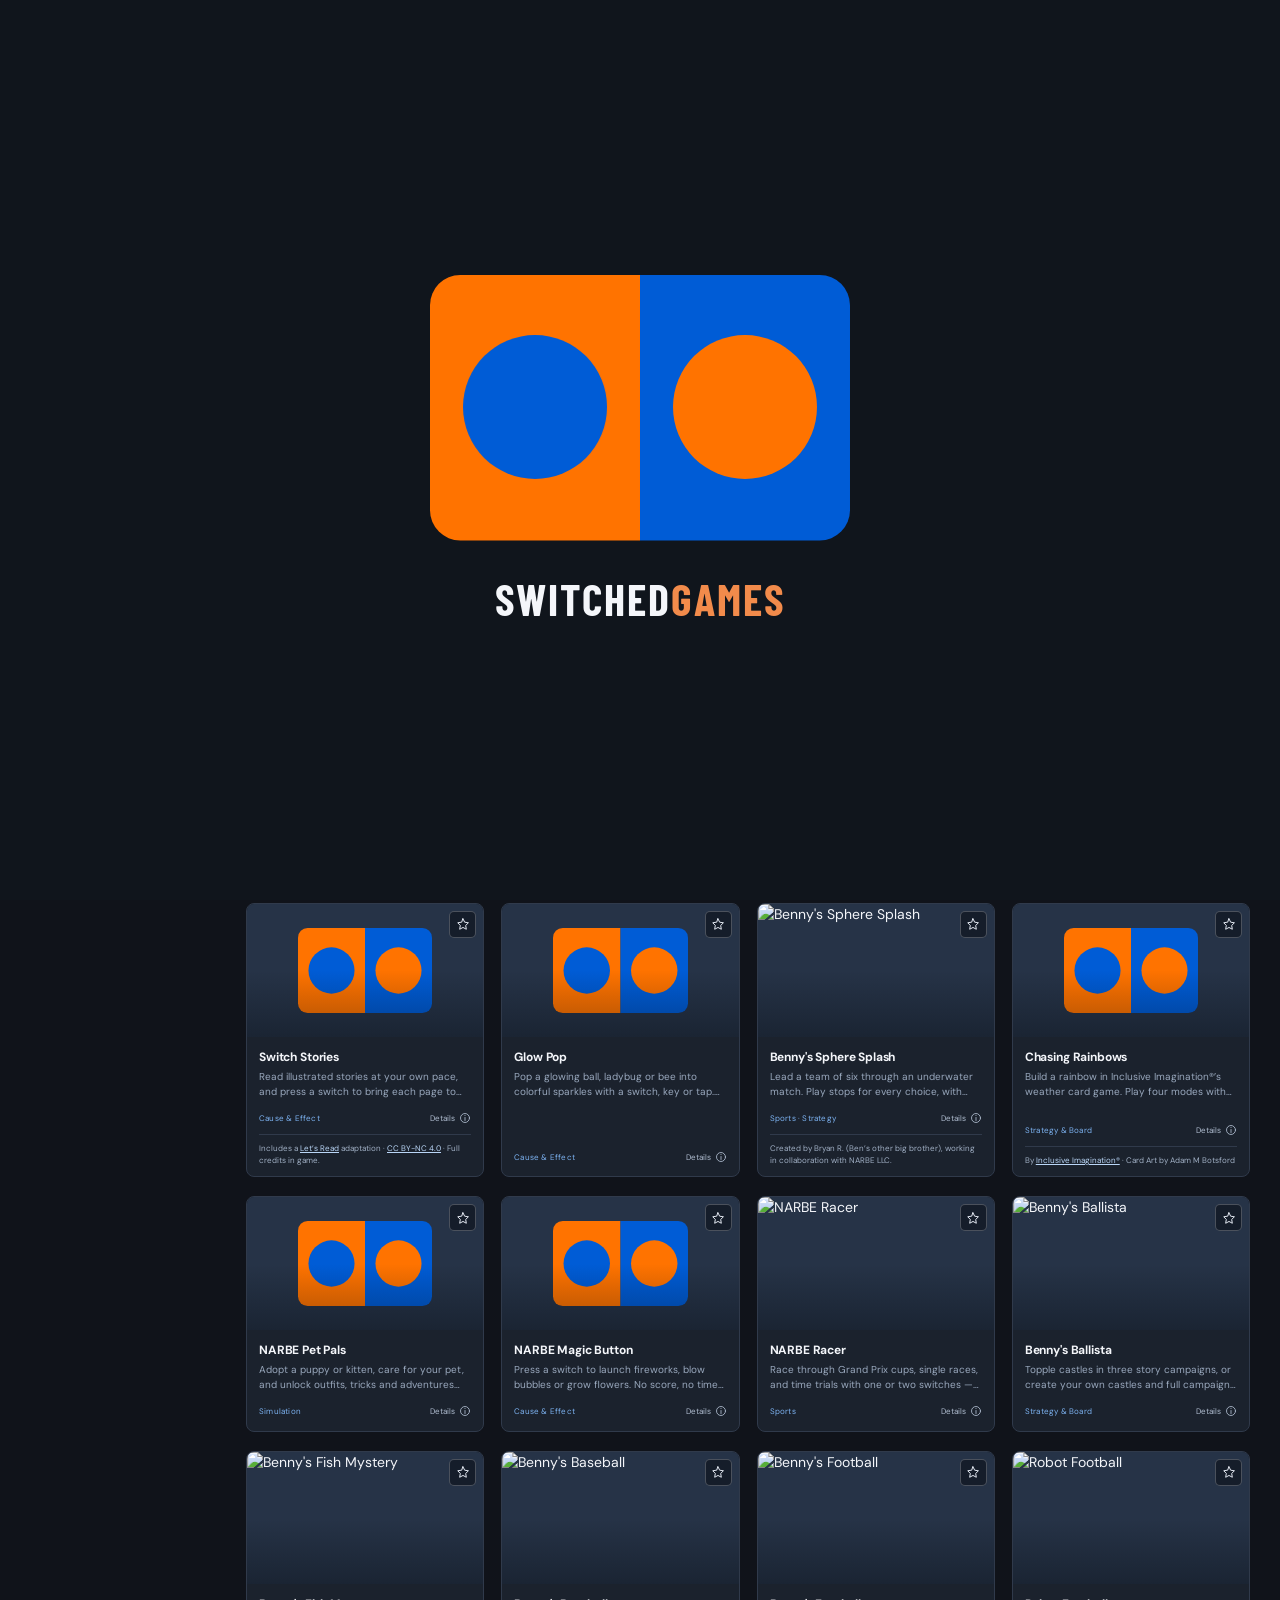
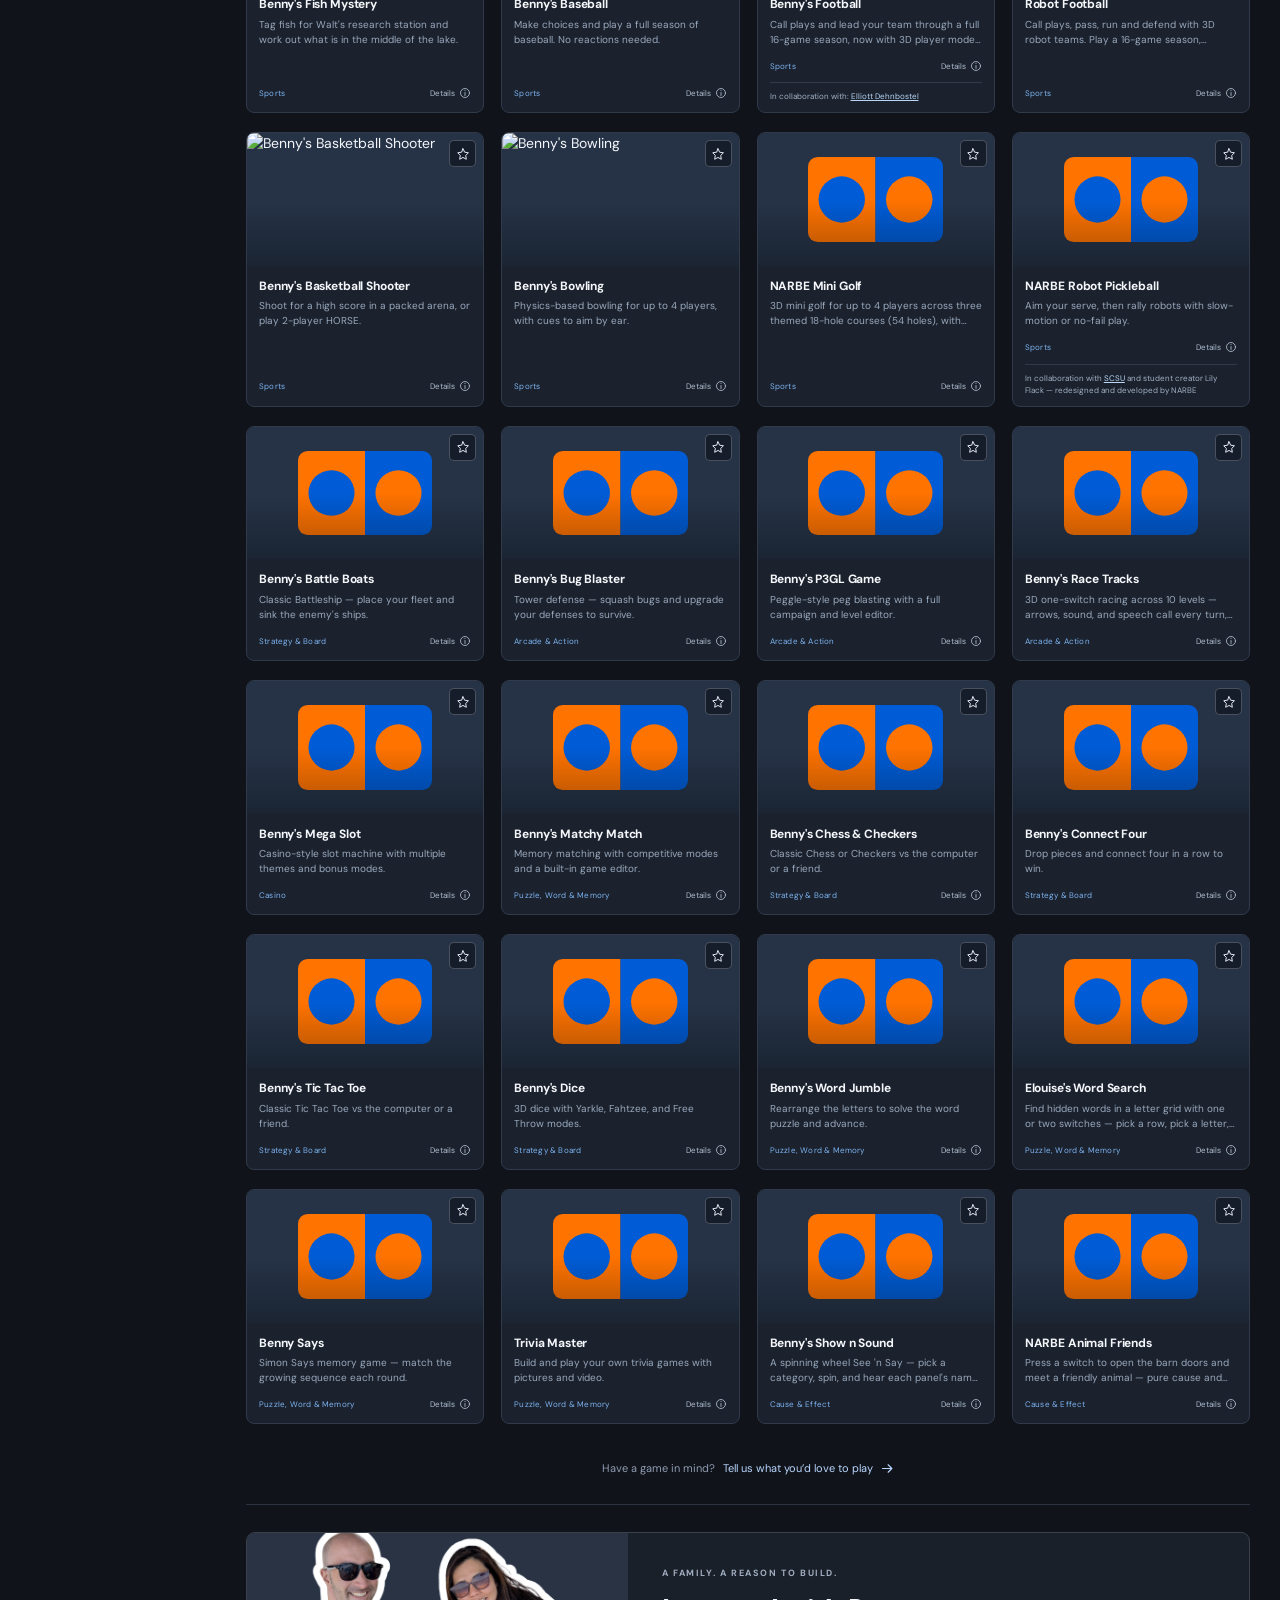
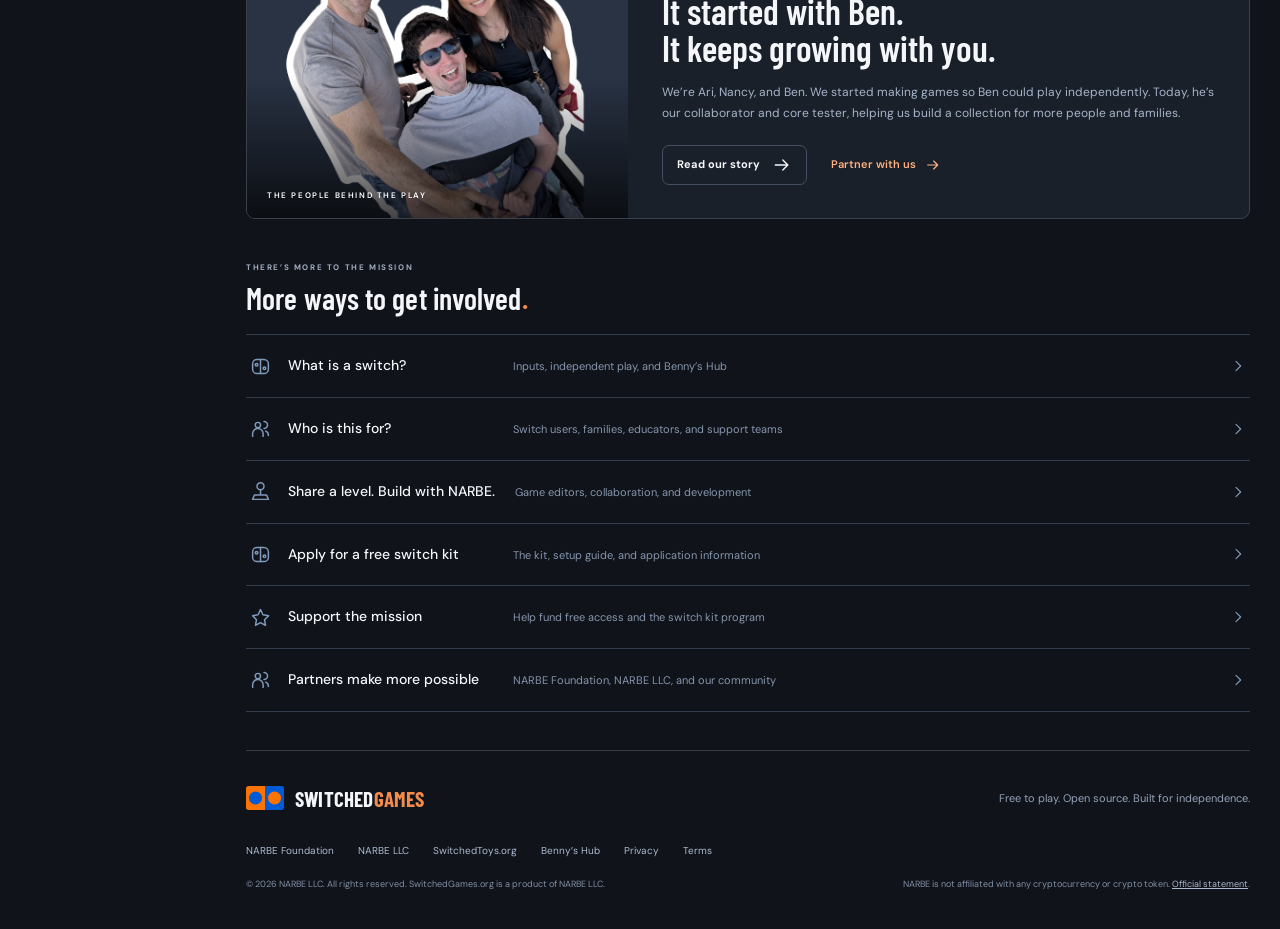
==== index.html @ b9a3c716 "Add NARBE Build n Ride The toy-train game's card (first, with the NEW GAME badge for 30 days) and it" ====
<!doctype html>
<html lang="en">
<head>
  <meta charset="utf-8">
  <meta name="viewport" content="width=device-width,initial-scale=1">
  <meta name="theme-color" content="#11141b">
  <title>SwitchedGames — Fun games. More ways to play.</title>
  <meta name="description" content="Explore free browser games built for one- and two-switch play. Meet the family behind SwitchedGames and discover independent play in Benny's Hub.">
  <link rel="canonical" href="https://switchedgames.org/">
  <meta property="og:title" content="SwitchedGames — Fun games. More ways to play.">
  <meta property="og:description" content="A growing collection of free games built for switch users. Developed with Ben. Shared with everyone.">
  <meta property="og:image" content="https://switchedgames.org/images/branding/switchedgames-logo.png">
  <link rel="icon" href="/images/branding/switchedgames-logo.svg" type="image/svg+xml">
  <link rel="preconnect" href="https://fonts.googleapis.com">
  <link rel="preconnect" href="https://fonts.gstatic.com" crossorigin>
  <link href="https://fonts.googleapis.com/css2?family=Barlow+Condensed:wght@500;600;700;800&family=DM+Sans:wght@400;500;600;700&display=swap" rel="stylesheet">
  <link rel="stylesheet" href="showcase.css">
  <script defer src="showcase.js"></script>
</head>
<body>
<a class="skip-link" href="#games">Skip to games</a>
<svg class="svg-library" xmlns="http://www.w3.org/2000/svg" aria-hidden="true">
  <symbol id="i-grid" viewBox="0 0 24 24"><rect x="3" y="3" width="7" height="7" rx="1.5"/><rect x="14" y="3" width="7" height="7" rx="1.5"/><rect x="3" y="14" width="7" height="7" rx="1.5"/><rect x="14" y="14" width="7" height="7" rx="1.5"/></symbol>
  <symbol id="i-search" viewBox="0 0 24 24"><circle cx="10.5" cy="10.5" r="6.5"/><path d="m16 16 5 5"/></symbol>
  <symbol id="i-arrow" viewBox="0 0 24 24"><path d="M4 12h15m-6-6 6 6-6 6"/></symbol>
  <symbol id="i-external" viewBox="0 0 24 24"><path d="M14 4h6v6m0-6L9 15"/><path d="M10 4H4v16h16v-6"/></symbol>
  <symbol id="i-play" viewBox="0 0 24 24"><path d="m9 5 11 7-11 7Z"/></symbol>
  <symbol id="i-pause" viewBox="0 0 24 24"><path d="M8 5v14m8-14v14"/></symbol>
  <symbol id="i-star" viewBox="0 0 24 24"><path d="m12 3 2.8 5.9 6.5 1-4.7 4.6 1.1 6.5-5.7-3.1-5.7 3.1 1.1-6.5L3 9.9l6.2-1Z"/></symbol>
  <symbol id="i-clock" viewBox="0 0 24 24"><circle cx="12" cy="12" r="9"/><path d="M12 7v5l3 2"/></symbol>
  <symbol id="i-sport" viewBox="0 0 24 24"><circle cx="12" cy="12" r="9"/><path d="M3 12h18M12 3v18M6 5c9 3 9 11 0 14M18 5c-9 3-9 11 0 14"/></symbol>
  <symbol id="i-strategy" viewBox="0 0 24 24"><path d="m5 4 2 4 5-5 5 5 2-4 2 11H3Zm0 15h14"/></symbol>
  <symbol id="i-arcade" viewBox="0 0 24 24"><path d="M12 10v6M5 16h14l2 5H3Z"/><circle cx="12" cy="6" r="4"/></symbol>
  <symbol id="i-puzzle" viewBox="0 0 24 24"><path d="M14 3v4a3 3 0 1 0 0 6v4h-4a3 3 0 1 1-6 0H1V3h5a3 3 0 1 1 6 0Zm5 10v8H9"/></symbol>
  <symbol id="i-switch" viewBox="0 0 24 24"><rect x="3" y="4" width="18" height="16" rx="5"/><path d="M12 4v16"/><circle cx="7.5" cy="10" r="1.5"/><circle cx="16.5" cy="14" r="1.5"/></symbol>
  <symbol id="i-dice" viewBox="0 0 24 24"><rect x="3" y="3" width="18" height="18" rx="4"/><path d="M7 7h.1M17 7h.1M12 12h.1M7 17h.1M17 17h.1" stroke-width="3"/></symbol>
  <symbol id="i-users" viewBox="0 0 24 24"><circle cx="9" cy="8" r="3"/><path d="M3 21v-3a6 6 0 0 1 12 0v3m1-17a4 4 0 0 1 0 8m2 3a5 5 0 0 1 3 5"/></symbol>
  <symbol id="i-info" viewBox="0 0 24 24"><circle cx="12" cy="12" r="9"/><path d="M12 11v6m0-10v.2"/></symbol>
  <symbol id="i-close" viewBox="0 0 24 24"><path d="m6 6 12 12M6 18 18 6"/></symbol>
  <symbol id="i-volume" viewBox="0 0 24 24"><path d="m11 4-6 5H2v6h3l6 5Zm4 4a6 6 0 0 1 0 8m3-11a10 10 0 0 1 0 14"/></symbol>
  <symbol id="i-replay" viewBox="0 0 24 24"><path d="M3 10a9 9 0 1 1 1 7M3 3v7h7"/></symbol>
  <symbol id="i-menu" viewBox="0 0 24 24"><path d="M4 6h16M4 12h16M4 18h16"/></symbol>
  <symbol id="i-check" viewBox="0 0 24 24"><path d="m5 12 4 4L19 6"/></symbol>
  <symbol id="i-chevron" viewBox="0 0 24 24"><path d="m9 5 7 7-7 7"/></symbol>
</svg>

<div id="brand-intro" class="brand-intro" aria-hidden="true" hidden>
  <div class="intro-flight">
    <div class="intro-mark">
      <svg class="intro-half intro-left" viewBox="0 0 500 632"><path d="M72 0H500V632H72A72 72 0 0 1 0 560V72A72 72 0 0 1 72 0Z" fill="#ff7300"/></svg>
      <svg class="intro-half intro-right" viewBox="500 0 500 632"><path d="M500 0H928A72 72 0 0 1 1000 72V560A72 72 0 0 1 928 632H500Z" fill="#005cd6"/></svg>
      <span class="intro-button intro-button-orange"></span>
      <span class="intro-button intro-button-blue"></span>
    </div>
  </div>
  <span class="intro-wordmark">SWITCHED<span>GAMES</span></span>
</div>

<header class="site-header">
  <a class="brand" href="index.html" aria-label="SwitchedGames home">
    <img src="images/branding/switchedgames-logo.svg" alt="" width="43" height="35">
    <span>SWITCHED<span>GAMES</span></span>
  </a>
  <label class="search-box"><svg class="icon"><use href="#i-search"/></svg><span class="sr-only">Search games</span><input id="game-search" type="search" placeholder="Find your next game…" autocomplete="off"><kbd>/</kbd></label>
  <nav class="top-links" aria-label="Main navigation"><a href="aboutus.html">Our story</a><a href="https://docs.google.com/forms/d/e/1FAIpQLSf2bGKJdF-wUodX1JYJK03Mz3jqXV3y00dCzvaSa7DmvIVVDg/viewform" target="_blank" rel="noopener">Partner with us</a></nav>
  <a class="button hub-button" href="https://narbehouse.github.io/bennyshub" target="_blank" rel="noopener">Play in Benny’s Hub <svg class="icon"><use href="#i-external"/></svg></a>
  <button class="icon-button menu-button" id="menu-button" aria-label="Open navigation" aria-expanded="false" aria-controls="sidebar"><svg class="icon"><use href="#i-menu"/></svg></button>
</header>

<div class="site-layout">
<aside class="sidebar" id="sidebar">
  <div class="sidebar-top">
    <p class="nav-label">YOUR NEXT ADVENTURE</p>
    <nav class="browse-nav" aria-label="Browse games">
      <button class="side-link active" data-collection="all" aria-pressed="true"><svg class="icon"><use href="#i-grid"/></svg>All games <span class="side-count">32</span></button>
      <button class="side-link" data-collection="favorites" aria-pressed="false"><svg class="icon"><use href="#i-star"/></svg>Favorites <span id="favorite-count" class="side-count">0</span></button>
      <button class="side-link" data-collection="recent" aria-pressed="false"><svg class="icon"><use href="#i-clock"/></svg>Recently played</button>
    </nav>
    <div class="sidebar-rule"></div>
    <p class="nav-label">FIND YOUR KIND OF GAME</p>
    <nav class="category-nav" aria-label="Game categories"><button class="side-link" data-category-select="sports" aria-pressed="false"><svg class="icon" aria-hidden="true"><use href="#i-sport"/></svg>Sports<span class="side-count">10</span></button><button class="side-link" data-category-select="strategy" aria-pressed="false"><svg class="icon" aria-hidden="true"><use href="#i-strategy"/></svg>Strategy &amp; Board<span class="side-count">9</span></button><button class="side-link" data-category-select="arcade" aria-pressed="false"><svg class="icon" aria-hidden="true"><use href="#i-arcade"/></svg>Arcade &amp; Action<span class="side-count">5</span></button><button class="side-link" data-category-select="puzzle" aria-pressed="false"><svg class="icon" aria-hidden="true"><use href="#i-puzzle"/></svg>Puzzle, Word &amp; Memory<span class="side-count">5</span></button><button class="side-link" data-category-select="cause-effect" aria-pressed="false"><svg class="icon" aria-hidden="true"><use href="#i-switch"/></svg>Cause &amp; Effect<span class="side-count">6</span></button><button class="side-link" data-category-select="simulation" aria-pressed="false"><svg class="icon" aria-hidden="true"><use href="#i-grid"/></svg>Simulation<span class="side-count">1</span></button><button class="side-link" data-category-select="casino" aria-pressed="false"><svg class="icon" aria-hidden="true"><use href="#i-dice"/></svg>Casino<span class="side-count">1</span></button></nav>
    <div class="sidebar-rule"></div>
    <nav class="resource-nav" aria-label="About SwitchedGames">
      <a href="#how-to-play"><svg class="icon"><use href="#i-switch"/></svg>What is a switch?</a>
      <a href="aboutus.html"><svg class="icon"><use href="#i-users"/></svg>The story behind it</a>
      <a href="#switchkit"><svg class="icon"><use href="#i-grid"/></svg>Get a switch kit</a>
      <a href="#submit-games"><svg class="icon"><use href="#i-arcade"/></svg>Create with us</a>
    </nav>
  </div>
  <div class="sidebar-bottom">
    <p>Built with Ben.<br><strong>Shared with everyone.</strong></p>
    <a href="https://narbefoundation.org" target="_blank" rel="noopener">Supported by NARBE Foundation <svg class="icon"><use href="#i-external"/></svg></a>
    <button id="replay-intro" class="replay-button"><svg class="icon"><use href="#i-replay"/></svg>Replay the intro <svg class="icon small"><use href="#i-volume"/></svg></button>
  </div>
</aside>
<main id="main">
  <section class="hero-carousel" aria-label="Discover SwitchedGames" aria-roledescription="carousel">
    <video id="hero-video" muted loop playsinline preload="metadata" poster="https://narbehouse.github.io/bennyshub/images/games/narberacer.png"><source src="videos/BENNYS-HUB-PROMO.mp4" type="video/mp4"></video>
    <div class="hero-shade"></div>
    <div class="hero-slide" id="slide-0" role="tabpanel" aria-labelledby="tab-0">
      <p class="eyebrow"><span class="status-dot"></span>FREE TO PLAY. BUILT FOR SWITCH USERS.</p>
      <h1>Fun games.<br><span>More ways to play.</span></h1>
      <p class="hero-copy">One or two switches. A whole world of games.<br>Explore a growing collection built for independent play.</p>
      <a class="hero-cta" href="#games">Find your next game <svg class="icon"><use href="#i-arrow"/></svg></a>
    </div>
    <div class="hero-slide" id="slide-1" role="tabpanel" aria-labelledby="tab-1" hidden>
      <p class="eyebrow"><span class="status-dot"></span>A SMALL BUTTON. A BIG DIFFERENCE.</p>
      <h2>What is<br><span>a switch?</span></h2>
      <p class="hero-copy">A single button can be someone’s way to control a computer. We build games around that possibility.</p>
      <a class="hero-cta" href="#how-to-play">See how it works <svg class="icon"><use href="#i-arrow"/></svg></a>
    </div>
    <div class="hero-slide" id="slide-2" role="tabpanel" aria-labelledby="tab-2" hidden>
      <p class="eyebrow"><span class="status-dot"></span>THE FAMILY BEHIND THE GAMES</p>
      <h2>Built for Ben.<br><span>Shared with everyone.</span></h2>
      <p class="hero-copy">Ben helps shape, test, and play what we build. What started with our family keeps growing for others.</p>
      <a class="hero-cta" href="aboutus.html">Meet Ben. Meet our mission. <svg class="icon"><use href="#i-arrow"/></svg></a>
    </div>
    <div class="hero-slide" id="slide-3" role="tabpanel" aria-labelledby="tab-3" hidden>
      <p class="eyebrow"><span class="status-dot"></span>THE COMPLETE SWITCH-NAVIGABLE EXPERIENCE</p>
      <h2>Your games.<br><span>Your independence.</span></h2>
      <p class="hero-copy">Play all these games inside Benny’s Hub. Use one or two switches to navigate the entire interface.</p>
      <a class="hero-cta" href="https://narbehouse.github.io/bennyshub" target="_blank" rel="noopener">Open Benny’s Hub <svg class="icon"><use href="#i-external"/></svg></a>
    </div>
    <div class="hero-video-label"><span></span>REAL GAMES. REAL GAMEPLAY.</div>
    <div class="hero-controls"><button class="icon-button" id="video-toggle" aria-label="Play background video" aria-pressed="false"><svg class="icon"><use href="#i-play"/></svg></button></div>
    <div class="hero-tabs" role="tablist" aria-label="Choose an introduction">
      <button id="tab-0" role="tab" aria-controls="slide-0" aria-selected="true" tabindex="0"><span>01</span>The games</button>
      <button id="tab-1" role="tab" aria-controls="slide-1" aria-selected="false" tabindex="-1"><span>02</span>Switch access</button>
      <button id="tab-2" role="tab" aria-controls="slide-2" aria-selected="false" tabindex="-1"><span>03</span>Our story</button>
      <button id="tab-3" role="tab" aria-controls="slide-3" aria-selected="false" tabindex="-1"><span>04</span>Benny’s Hub</button>
    </div>
  </section>

  <div class="hub-strip">
    <svg class="icon"><use href="#i-switch"/></svg>
    <p><strong>Ready to play independently?</strong> Browse and play the entire collection with your switches inside Benny’s Hub.</p>
    <a href="https://narbehouse.github.io/bennyshub" target="_blank" rel="noopener">Let’s play <svg class="icon"><use href="#i-arrow"/></svg></a>
  </div>

  <section class="game-library" id="games" aria-labelledby="library-title">
    <div class="library-heading"><div><p class="eyebrow">THE COLLECTION</p><h2 id="library-title">Find your next favorite<span>.</span></h2></div><p id="game-count" aria-live="polite">36 games to explore</p></div>
    <div class="filter-toolbar">
      <label class="select-wrap"><span class="sr-only">Game category</span><select id="category-filter"><option value="all">All categories</option><option value="sports">Sports</option><option value="strategy">Strategy &amp; Board</option><option value="arcade">Arcade &amp; Action</option><option value="puzzle">Puzzle, Word &amp; Memory</option><option value="cause-effect">Cause &amp; Effect</option><option value="simulation">Simulation</option><option value="casino">Casino</option></select><svg class="icon"><use href="#i-chevron"/></svg></label>
      <div class="filter-toggles">
        <label class="toggle"><input id="multiplayer-filter" type="checkbox"><span class="toggle-track"></span>Multiplayer</label>
        <label class="toggle"><input id="editor-filter" type="checkbox"><span class="toggle-track"></span>Game editors</label>
      </div>
      <label class="select-wrap sort-wrap"><span class="sort-label">Sort:</span><span class="sr-only">Sort games</span><select id="sort-filter"><option value="featured">Featured</option><option value="az">A–Z</option><option value="za">Z–A</option></select><svg class="icon"><use href="#i-chevron"/></svg></label>
    </div>
    <div id="filter-summary" class="filter-summary" hidden><span id="filter-text"></span><button id="clear-filters">Clear filters <svg class="icon small"><use href="#i-close"/></svg></button></div>
    <div class="games-grid" id="game-grid"><article class="game-card" data-game-id="NARBEBUILDNRIDE"><a class="game-art" href="https://narbehouse.github.io/bennyshub/apps/games/NARBEBUILDNRIDE/index.html" target="_blank" rel="noopener" data-play="NARBEBUILDNRIDE" aria-label="Play NARBE Build n Ride"><img src="https://narbehouse.github.io/bennyshub/images/games/narbebuildnride.png?v=f7cfebf580ea" alt="NARBE Build n Ride" width="480" height="270" loading="lazy"><span class="art-play"><svg class="icon" aria-hidden="true"><use href="#i-play"/></svg></span></a><button class="favorite-button" data-favorite="NARBEBUILDNRIDE" aria-pressed="false" aria-label="Save NARBE Build n Ride to favorites"><svg class="icon" aria-hidden="true"><use href="#i-star"/></svg></button><div class="game-card-body"><h3><a href="https://narbehouse.github.io/bennyshub/apps/games/NARBEBUILDNRIDE/index.html" data-play="NARBEBUILDNRIDE" target="_blank" rel="noopener">NARBE Build n Ride</a></h3><p class="game-description">Ride a toy steam train through farms, mountains and a city at night, or build your own track one piece at a time. No score or timer.</p><div class="game-card-footer"><span class="game-category">Simulation · Cause &amp; Effect</span><button class="detail-button" data-details="NARBEBUILDNRIDE" aria-label="About NARBE Build n Ride">Details <svg class="icon" aria-hidden="true"><use href="#i-info"/></svg></button></div></div></article>
<article class="game-card" data-game-id="NARBEBUILDNBASH"><a class="game-art" href="https://narbehouse.github.io/bennyshub/apps/games/NARBEBUILDNBASH/index.html" target="_blank" rel="noopener" data-play="NARBEBUILDNBASH" aria-label="Play NARBE Build n Bash"><img src="https://narbehouse.github.io/bennyshub/images/games/narbebuildnbash.png?v=344ee74e0df0" alt="NARBE Build n Bash" width="480" height="270" loading="lazy"><span class="art-play"><svg class="icon" aria-hidden="true"><use href="#i-play"/></svg></span></a><button class="favorite-button" data-favorite="NARBEBUILDNBASH" aria-pressed="false" aria-label="Save NARBE Build n Bash to favorites"><svg class="icon" aria-hidden="true"><use href="#i-star"/></svg></button><div class="game-card-body"><h3><a href="https://narbehouse.github.io/bennyshub/apps/games/NARBEBUILDNBASH/index.html" data-play="NARBEBUILDNBASH" target="_blank" rel="noopener">NARBE Build n Bash</a></h3><p class="game-description">Build it up block by block, then knock it down with a wrecking ball, a T. rex or a big sneeze. Twelve builds in twelve worlds, with no score or timer.</p><div class="game-card-footer"><span class="game-category">Cause &amp; Effect</span><button class="detail-button" data-details="NARBEBUILDNBASH" aria-label="About NARBE Build n Bash">Details <svg class="icon" aria-hidden="true"><use href="#i-info"/></svg></button></div></div></article>
<article class="game-card" data-game-id="NARBELOOPS"><a class="game-art" href="https://narbehouse.github.io/bennyshub/apps/games/NARBELOOPS/index.html" target="_blank" rel="noopener" data-play="NARBELOOPS" aria-label="Play NARBE Loops"><img src="https://narbehouse.github.io/bennyshub/images/games/narbeloops-gameplay.webp" alt="NARBE Loops" width="480" height="270" loading="lazy"><span class="art-play"><svg class="icon" aria-hidden="true"><use href="#i-play"/></svg></span></a><button class="favorite-button" data-favorite="NARBELOOPS" aria-pressed="false" aria-label="Save NARBE Loops to favorites"><svg class="icon" aria-hidden="true"><use href="#i-star"/></svg></button><div class="game-card-body"><h3><a href="https://narbehouse.github.io/bennyshub/apps/games/NARBELOOPS/index.html" data-play="NARBELOOPS" target="_blank" rel="noopener">NARBE Loops</a></h3><p class="game-description">Build a colorful beat one spot at a time. Add sound lines, change each line’s sound, and save loop templates to reopen. Play with switches, a mouse or touch.</p><div class="game-card-footer"><span class="game-category">Simulation · Cause &amp; Effect</span><button class="detail-button" data-details="NARBELOOPS" aria-label="About NARBE Loops">Details <svg class="icon" aria-hidden="true"><use href="#i-info"/></svg></button></div></div></article>
<article class="game-card" data-game-id="NARBESWITCHSONGS"><a class="game-art" href="https://narbehouse.github.io/bennyshub/apps/games/NARBESWITCHSONGS/index.html" target="_blank" rel="noopener" data-play="NARBESWITCHSONGS" aria-label="Play NARBE Switch Songs"><img src="https://narbehouse.github.io/bennyshub/images/games/narbeswitchsongs-gameplay.webp" alt="NARBE Switch Songs" width="480" height="270" loading="lazy"><span class="art-play"><svg class="icon" aria-hidden="true"><use href="#i-play"/></svg></span></a><button class="favorite-button" data-favorite="NARBESWITCHSONGS" aria-pressed="false" aria-label="Save NARBE Switch Songs to favorites"><svg class="icon" aria-hidden="true"><use href="#i-star"/></svg></button><div class="game-card-body"><h3><a href="https://narbehouse.github.io/bennyshub/apps/games/NARBESWITCHSONGS/index.html" data-play="NARBESWITCHSONGS" target="_blank" rel="noopener">NARBE Switch Songs</a></h3><p class="game-description">Play familiar songs one press at a time on a big piano with matching illustrations. Listen to a song or explore Free Play, with no score or timer.</p><div class="game-card-footer"><span class="game-category">Cause &amp; Effect</span><button class="detail-button" data-details="NARBESWITCHSONGS" aria-label="About NARBE Switch Songs">Details <svg class="icon" aria-hidden="true"><use href="#i-info"/></svg></button></div></div></article>
<article class="game-card" data-game-id="NARBESWITCHSTORIES"><a class="game-art" href="https://narbehouse.github.io/switch-stories/" target="_blank" rel="noopener" data-play="NARBESWITCHSTORIES" aria-label="Play Switch Stories"><img src="https://narbehouse.github.io/bennyshub/images/games/switchstories.png?v=0dcf06e09e0e" alt="Switch Stories" width="480" height="270" loading="lazy"><span class="art-play"><svg class="icon" aria-hidden="true"><use href="#i-play"/></svg></span></a><button class="favorite-button" data-favorite="NARBESWITCHSTORIES" aria-pressed="false" aria-label="Save Switch Stories to favorites"><svg class="icon" aria-hidden="true"><use href="#i-star"/></svg></button><div class="game-card-body"><h3><a href="https://narbehouse.github.io/switch-stories/" data-play="NARBESWITCHSTORIES" target="_blank" rel="noopener">Switch Stories</a></h3><p class="game-description">Read illustrated stories at your own pace, and press a switch to bring each page to life. Includes read-aloud, adjustable text and high-contrast views.</p><div class="game-card-footer"><span class="game-category">Cause &amp; Effect</span><button class="detail-button" data-details="NARBESWITCHSTORIES" aria-label="About Switch Stories">Details <svg class="icon" aria-hidden="true"><use href="#i-info"/></svg></button></div><p class="game-card-credit">Includes a <a href="https://www.letsreadasia.org/" target="_blank" rel="noopener">Let’s Read</a> adaptation · <a href="https://creativecommons.org/licenses/by-nc/4.0/" target="_blank" rel="noopener">CC BY-NC 4.0</a> · Full credits in game.</p></div></article>
<article class="game-card" data-game-id="NARBEGLOWPOP"><a class="game-art" href="https://narbehouse.github.io/bennyshub/apps/games/NARBEGLOWPOP/index.html" target="_blank" rel="noopener" data-play="NARBEGLOWPOP" aria-label="Play Glow Pop"><img src="https://narbehouse.github.io/bennyshub/images/games/glowpop.png?v=ab6c0e738f46" alt="Glow Pop" width="480" height="270" loading="lazy"><span class="art-play"><svg class="icon" aria-hidden="true"><use href="#i-play"/></svg></span></a><button class="favorite-button" data-favorite="NARBEGLOWPOP" aria-pressed="false" aria-label="Save Glow Pop to favorites"><svg class="icon" aria-hidden="true"><use href="#i-star"/></svg></button><div class="game-card-body"><h3><a href="https://narbehouse.github.io/bennyshub/apps/games/NARBEGLOWPOP/index.html" data-play="NARBEGLOWPOP" target="_blank" rel="noopener">Glow Pop</a></h3><p class="game-description">Pop a glowing ball, ladybug or bee into colorful sparkles with a switch, key or tap. Choose colors, sizes and sounds, with no score or timer.</p><div class="game-card-footer"><span class="game-category">Cause &amp; Effect</span><button class="detail-button" data-details="NARBEGLOWPOP" aria-label="About Glow Pop">Details <svg class="icon" aria-hidden="true"><use href="#i-info"/></svg></button></div></div></article>
<article class="game-card" data-game-id="BENNYSSPHERESPLASH"><a class="game-art" href="https://narbehouse.github.io/bennyshub/apps/games/BENNYSSPHERESPLASH/index.html" target="_blank" rel="noopener" data-play="BENNYSSPHERESPLASH" aria-label="Play Benny's Sphere Splash"><img src="https://narbehouse.github.io/bennyshub/images/games/bennyspheresplash-20261017.png" alt="Benny's Sphere Splash" width="480" height="270" loading="eager"><span class="art-play"><svg class="icon" aria-hidden="true"><use href="#i-play"/></svg></span></a><button class="favorite-button" data-favorite="BENNYSSPHERESPLASH" aria-pressed="false" aria-label="Save Benny's Sphere Splash to favorites"><svg class="icon" aria-hidden="true"><use href="#i-star"/></svg></button><div class="game-card-body"><h3><a href="https://narbehouse.github.io/bennyshub/apps/games/BENNYSSPHERESPLASH/index.html" data-play="BENNYSSPHERESPLASH" target="_blank" rel="noopener">Benny's Sphere Splash</a></h3><p class="game-description">Lead a team of six through an underwater match. Play stops for every choice, with special moves and a full broadcast crew.</p><div class="game-card-footer"><span class="game-category">Sports · Strategy</span><button class="detail-button" data-details="BENNYSSPHERESPLASH" aria-label="About Benny's Sphere Splash">Details <svg class="icon" aria-hidden="true"><use href="#i-info"/></svg></button></div><p class="game-card-credit">Created by Bryan R. (Ben’s other big brother), working in collaboration with NARBE LLC.</p></div></article>
<article class="game-card" data-game-id="CHASINGRAINBOWS"><a class="game-art" href="https://narbehouse.github.io/bennyshub/apps/games/CHASINGRAINBOWS/index.html" target="_blank" rel="noopener" data-play="CHASINGRAINBOWS" aria-label="Play Chasing Rainbows"><img src="https://narbehouse.github.io/bennyshub/images/games/chasingrainbows.png" alt="Chasing Rainbows" width="480" height="270" loading="lazy"><span class="art-play"><svg class="icon" aria-hidden="true"><use href="#i-play"/></svg></span></a><button class="favorite-button" data-favorite="CHASINGRAINBOWS" aria-pressed="false" aria-label="Save Chasing Rainbows to favorites"><svg class="icon" aria-hidden="true"><use href="#i-star"/></svg></button><div class="game-card-body"><h3><a href="https://narbehouse.github.io/bennyshub/apps/games/CHASINGRAINBOWS/index.html" data-play="CHASINGRAINBOWS" target="_blank" rel="noopener">Chasing Rainbows</a></h3><p class="game-description">Build a rainbow in Inclusive Imagination®’s weather card game. Play four modes with one or two switches, against the computer or sharing the switch with family.</p><div class="game-card-footer"><span class="game-category">Strategy &amp; Board</span><button class="detail-button" data-details="CHASINGRAINBOWS" aria-label="About Chasing Rainbows">Details <svg class="icon" aria-hidden="true"><use href="#i-info"/></svg></button></div><p class="game-card-credit">By <a href="https://inclusiveimagination.co/" target="_blank" rel="noopener">Inclusive Imagination®</a> · Card Art by Adam M Botsford</p></div></article>
<article class="game-card" data-game-id="NARBEPETPALS"><a class="game-art" href="https://narbehouse.github.io/bennyshub/apps/games/NARBEPETPALS/index.html" target="_blank" rel="noopener" data-play="NARBEPETPALS" aria-label="Play NARBE Pet Pals"><img src="https://narbehouse.github.io/bennyshub/images/games/narbepetpals.png" alt="NARBE Pet Pals" width="480" height="270" loading="lazy"><span class="art-play"><svg class="icon" aria-hidden="true"><use href="#i-play"/></svg></span></a><button class="favorite-button" data-favorite="NARBEPETPALS" aria-pressed="false" aria-label="Save NARBE Pet Pals to favorites"><svg class="icon" aria-hidden="true"><use href="#i-star"/></svg></button><div class="game-card-body"><h3><a href="https://narbehouse.github.io/bennyshub/apps/games/NARBEPETPALS/index.html" data-play="NARBEPETPALS" target="_blank" rel="noopener">NARBE Pet Pals</a></h3><p class="game-description">Adopt a puppy or kitten, care for your pet, and unlock outfits, tricks and adventures with two switches.</p><div class="game-card-footer"><span class="game-category">Simulation</span><button class="detail-button" data-details="NARBEPETPALS" aria-label="About NARBE Pet Pals">Details <svg class="icon" aria-hidden="true"><use href="#i-info"/></svg></button></div></div></article>
<article class="game-card" data-game-id="NARBEMAGICBUTTON"><a class="game-art" href="https://narbehouse.github.io/bennyshub/apps/games/NARBEMAGICBUTTON/index.html" target="_blank" rel="noopener" data-play="NARBEMAGICBUTTON" aria-label="Play NARBE Magic Button"><img src="https://narbehouse.github.io/bennyshub/images/games/narbemagicbutton.png?v=c6b1f7acfaf0" alt="NARBE Magic Button" width="480" height="270" loading="lazy"><span class="art-play"><svg class="icon" aria-hidden="true"><use href="#i-play"/></svg></span></a><button class="favorite-button" data-favorite="NARBEMAGICBUTTON" aria-pressed="false" aria-label="Save NARBE Magic Button to favorites"><svg class="icon" aria-hidden="true"><use href="#i-star"/></svg></button><div class="game-card-body"><h3><a href="https://narbehouse.github.io/bennyshub/apps/games/NARBEMAGICBUTTON/index.html" data-play="NARBEMAGICBUTTON" target="_blank" rel="noopener">NARBE Magic Button</a></h3><p class="game-description">Press a switch to launch fireworks, blow bubbles or grow flowers. No score, no timer, nothing to lose.</p><div class="game-card-footer"><span class="game-category">Cause &amp; Effect</span><button class="detail-button" data-details="NARBEMAGICBUTTON" aria-label="About NARBE Magic Button">Details <svg class="icon" aria-hidden="true"><use href="#i-info"/></svg></button></div></div></article>
<article class="game-card" data-game-id="NARBEKART"><a class="game-art" href="https://narbehouse.github.io/bennyshub/apps/games/NARBEKART/index.html" target="_blank" rel="noopener" data-play="NARBEKART" aria-label="Play NARBE Racer"><img src="https://narbehouse.github.io/bennyshub/images/games/narberacer.png" alt="NARBE Racer" width="480" height="270" loading="eager"><span class="art-play"><svg class="icon" aria-hidden="true"><use href="#i-play"/></svg></span></a><button class="favorite-button" data-favorite="NARBEKART" aria-pressed="false" aria-label="Save NARBE Racer to favorites"><svg class="icon" aria-hidden="true"><use href="#i-star"/></svg></button><div class="game-card-body"><h3><a href="https://narbehouse.github.io/bennyshub/apps/games/NARBEKART/index.html" data-play="NARBEKART" target="_blank" rel="noopener">NARBE Racer</a></h3><p class="game-description">Race through Grand Prix cups, single races, and time trials with one or two switches — or race a friend with one switch each.</p><div class="game-card-footer"><span class="game-category">Sports</span><button class="detail-button" data-details="NARBEKART" aria-label="About NARBE Racer">Details <svg class="icon" aria-hidden="true"><use href="#i-info"/></svg></button></div></div></article>
<article class="game-card" data-game-id="BENNYSBALLISTA"><a class="game-art" href="https://narbehouse.github.io/bennyshub/apps/games/BENNYSBALLISTA/index.html" target="_blank" rel="noopener" data-play="BENNYSBALLISTA" aria-label="Play Benny's Ballista"><img src="https://narbehouse.github.io/bennyshub/images/games/bennysballista.png" alt="Benny's Ballista" width="480" height="270" loading="eager"><span class="art-play"><svg class="icon" aria-hidden="true"><use href="#i-play"/></svg></span></a><button class="favorite-button" data-favorite="BENNYSBALLISTA" aria-pressed="false" aria-label="Save Benny's Ballista to favorites"><svg class="icon" aria-hidden="true"><use href="#i-star"/></svg></button><div class="game-card-body"><h3><a href="https://narbehouse.github.io/bennyshub/apps/games/BENNYSBALLISTA/index.html" data-play="BENNYSBALLISTA" target="_blank" rel="noopener">Benny's Ballista</a></h3><p class="game-description">Topple castles in three story campaigns, or create your own castles and full campaigns in the Castle Workshop. Build, play and share adventures with custom stories and goals.</p><div class="game-card-footer"><span class="game-category">Strategy &amp; Board</span><button class="detail-button" data-details="BENNYSBALLISTA" aria-label="About Benny's Ballista">Details <svg class="icon" aria-hidden="true"><use href="#i-info"/></svg></button></div></div></article>
<article class="game-card" data-game-id="BENNYSFISHMYSTERY"><a class="game-art" href="https://narbehouse.github.io/bennyshub/apps/games/BENNYSFISHMYSTERY/index.html" target="_blank" rel="noopener" data-play="BENNYSFISHMYSTERY" aria-label="Play Benny's Fish Mystery"><img src="https://narbehouse.github.io/bennyshub/images/games/bennysfishmystery.png" alt="Benny's Fish Mystery" width="480" height="270" loading="eager"><span class="art-play"><svg class="icon" aria-hidden="true"><use href="#i-play"/></svg></span></a><button class="favorite-button" data-favorite="BENNYSFISHMYSTERY" aria-pressed="false" aria-label="Save Benny's Fish Mystery to favorites"><svg class="icon" aria-hidden="true"><use href="#i-star"/></svg></button><div class="game-card-body"><h3><a href="https://narbehouse.github.io/bennyshub/apps/games/BENNYSFISHMYSTERY/index.html" data-play="BENNYSFISHMYSTERY" target="_blank" rel="noopener">Benny's Fish Mystery</a></h3><p class="game-description">Tag fish for Walt's research station and work out what is in the middle of the lake.</p><div class="game-card-footer"><span class="game-category">Sports</span><button class="detail-button" data-details="BENNYSFISHMYSTERY" aria-label="About Benny's Fish Mystery">Details <svg class="icon" aria-hidden="true"><use href="#i-info"/></svg></button></div></div></article>
<article class="game-card" data-game-id="BENNYSBASEBALL2"><a class="game-art" href="https://narbehouse.github.io/bennyshub/apps/games/BENNYSBASEBALL2/index.html" target="_blank" rel="noopener" data-play="BENNYSBASEBALL2" aria-label="Play Benny's Baseball"><img src="https://narbehouse.github.io/bennyshub/images/games/bennysbaseball.png?v=057ec50ddf48" alt="Benny's Baseball" width="480" height="270" loading="eager"><span class="art-play"><svg class="icon" aria-hidden="true"><use href="#i-play"/></svg></span></a><button class="favorite-button" data-favorite="BENNYSBASEBALL2" aria-pressed="false" aria-label="Save Benny's Baseball to favorites"><svg class="icon" aria-hidden="true"><use href="#i-star"/></svg></button><div class="game-card-body"><h3><a href="https://narbehouse.github.io/bennyshub/apps/games/BENNYSBASEBALL2/index.html" data-play="BENNYSBASEBALL2" target="_blank" rel="noopener">Benny's Baseball</a></h3><p class="game-description">Make choices and play a full season of baseball. No reactions needed.</p><div class="game-card-footer"><span class="game-category">Sports</span><button class="detail-button" data-details="BENNYSBASEBALL2" aria-label="About Benny's Baseball">Details <svg class="icon" aria-hidden="true"><use href="#i-info"/></svg></button></div></div></article>
<article class="game-card" data-game-id="BENNYSFOOTBALL"><a class="game-art" href="https://narbehouse.github.io/bennyshub/apps/games/BENNYSFOOTBALL/index.html" target="_blank" rel="noopener" data-play="BENNYSFOOTBALL" aria-label="Play Benny's Football"><img src="https://narbehouse.github.io/bennyshub/images/games/bennysfootball.png" alt="Benny's Football" width="480" height="270" loading="eager"><span class="art-play"><svg class="icon" aria-hidden="true"><use href="#i-play"/></svg></span></a><button class="favorite-button" data-favorite="BENNYSFOOTBALL" aria-pressed="false" aria-label="Save Benny's Football to favorites"><svg class="icon" aria-hidden="true"><use href="#i-star"/></svg></button><div class="game-card-body"><h3><a href="https://narbehouse.github.io/bennyshub/apps/games/BENNYSFOOTBALL/index.html" data-play="BENNYSFOOTBALL" target="_blank" rel="noopener">Benny's Football</a></h3><p class="game-description">Call plays and lead your team through a full 16-game season, now with 3D player models on the field.</p><div class="game-card-footer"><span class="game-category">Sports</span><button class="detail-button" data-details="BENNYSFOOTBALL" aria-label="About Benny's Football">Details <svg class="icon" aria-hidden="true"><use href="#i-info"/></svg></button></div><p class="game-card-credit">In collaboration with: <a href="https://github.com/elliottdehn" target="_blank" rel="noopener">Elliott Dehnbostel</a></p></div></article>
<article class="game-card" data-game-id="ROBOTFOOTBALL"><a class="game-art" href="https://narbehouse.github.io/bennyshub/apps/games/ROBOTFOOTBALL/index.html" target="_blank" rel="noopener" data-play="ROBOTFOOTBALL" aria-label="Play Robot Football"><img src="https://narbehouse.github.io/bennyshub/images/games/robotfootball.png" alt="Robot Football" width="480" height="270" loading="eager"><span class="art-play"><svg class="icon" aria-hidden="true"><use href="#i-play"/></svg></span></a><button class="favorite-button" data-favorite="ROBOTFOOTBALL" aria-pressed="false" aria-label="Save Robot Football to favorites"><svg class="icon" aria-hidden="true"><use href="#i-star"/></svg></button><div class="game-card-body"><h3><a href="https://narbehouse.github.io/bennyshub/apps/games/ROBOTFOOTBALL/index.html" data-play="ROBOTFOOTBALL" target="_blank" rel="noopener">Robot Football</a></h3><p class="game-description">Call plays, pass, run and defend with 3D robot teams. Play a 16-game season, exhibition or practice with one or two switches.</p><div class="game-card-footer"><span class="game-category">Sports</span><button class="detail-button" data-details="ROBOTFOOTBALL" aria-label="About Robot Football">Details <svg class="icon" aria-hidden="true"><use href="#i-info"/></svg></button></div></div></article>
<article class="game-card" data-game-id="BENNYSBASKETBALLSHOOTER"><a class="game-art" href="https://narbehouse.github.io/bennyshub/apps/games/BENNYSBASKETBALLSHOOTER/index.html" target="_blank" rel="noopener" data-play="BENNYSBASKETBALLSHOOTER" aria-label="Play Benny's Basketball Shooter"><img src="https://narbehouse.github.io/bennyshub/images/games/bennysbasketball.png" alt="Benny's Basketball Shooter" width="480" height="270" loading="eager"><span class="art-play"><svg class="icon" aria-hidden="true"><use href="#i-play"/></svg></span></a><button class="favorite-button" data-favorite="BENNYSBASKETBALLSHOOTER" aria-pressed="false" aria-label="Save Benny's Basketball Shooter to favorites"><svg class="icon" aria-hidden="true"><use href="#i-star"/></svg></button><div class="game-card-body"><h3><a href="https://narbehouse.github.io/bennyshub/apps/games/BENNYSBASKETBALLSHOOTER/index.html" data-play="BENNYSBASKETBALLSHOOTER" target="_blank" rel="noopener">Benny's Basketball Shooter</a></h3><p class="game-description">Shoot for a high score in a packed arena, or play 2-player HORSE.</p><div class="game-card-footer"><span class="game-category">Sports</span><button class="detail-button" data-details="BENNYSBASKETBALLSHOOTER" aria-label="About Benny's Basketball Shooter">Details <svg class="icon" aria-hidden="true"><use href="#i-info"/></svg></button></div></div></article>
<article class="game-card" data-game-id="BENNYSBOWLING"><a class="game-art" href="https://narbehouse.github.io/bennyshub/apps/games/BENNYSBOWLING/index.html" target="_blank" rel="noopener" data-play="BENNYSBOWLING" aria-label="Play Benny's Bowling"><img src="https://narbehouse.github.io/bennyshub/images/games/bennysbowling.png" alt="Benny's Bowling" width="480" height="270" loading="eager"><span class="art-play"><svg class="icon" aria-hidden="true"><use href="#i-play"/></svg></span></a><button class="favorite-button" data-favorite="BENNYSBOWLING" aria-pressed="false" aria-label="Save Benny's Bowling to favorites"><svg class="icon" aria-hidden="true"><use href="#i-star"/></svg></button><div class="game-card-body"><h3><a href="https://narbehouse.github.io/bennyshub/apps/games/BENNYSBOWLING/index.html" data-play="BENNYSBOWLING" target="_blank" rel="noopener">Benny's Bowling</a></h3><p class="game-description">Physics-based bowling for up to 4 players, with cues to aim by ear.</p><div class="game-card-footer"><span class="game-category">Sports</span><button class="detail-button" data-details="BENNYSBOWLING" aria-label="About Benny's Bowling">Details <svg class="icon" aria-hidden="true"><use href="#i-info"/></svg></button></div></div></article>
<article class="game-card" data-game-id="NARBEMINIGOLF"><a class="game-art" href="https://narbehouse.github.io/bennyshub/apps/games/NARBEMINIGOLF/index.html" target="_blank" rel="noopener" data-play="NARBEMINIGOLF" aria-label="Play NARBE Mini Golf"><img src="https://narbehouse.github.io/bennyshub/images/games/narbeminigolf.png" alt="NARBE Mini Golf" width="480" height="270" loading="lazy"><span class="art-play"><svg class="icon" aria-hidden="true"><use href="#i-play"/></svg></span></a><button class="favorite-button" data-favorite="NARBEMINIGOLF" aria-pressed="false" aria-label="Save NARBE Mini Golf to favorites"><svg class="icon" aria-hidden="true"><use href="#i-star"/></svg></button><div class="game-card-body"><h3><a href="https://narbehouse.github.io/bennyshub/apps/games/NARBEMINIGOLF/index.html" data-play="NARBEMINIGOLF" target="_blank" rel="noopener">NARBE Mini Golf</a></h3><p class="game-description">3D mini golf for up to 4 players across three themed 18-hole courses (54 holes), with longer winding layouts, cinematic cameras and a Course Creator.</p><div class="game-card-footer"><span class="game-category">Sports</span><button class="detail-button" data-details="NARBEMINIGOLF" aria-label="About NARBE Mini Golf">Details <svg class="icon" aria-hidden="true"><use href="#i-info"/></svg></button></div></div></article>
<article class="game-card" data-game-id="NARBEPICKLEBALL"><a class="game-art" href="https://narbehouse.github.io/bennyshub/apps/games/NARBEPICKLEBALL/index.html" target="_blank" rel="noopener" data-play="NARBEPICKLEBALL" aria-label="Play NARBE Robot Pickleball"><img src="https://narbehouse.github.io/bennyshub/images/games/narbe-pickleball-2026-10.png" alt="NARBE Robot Pickleball" width="480" height="270" loading="lazy"><span class="art-play"><svg class="icon" aria-hidden="true"><use href="#i-play"/></svg></span></a><button class="favorite-button" data-favorite="NARBEPICKLEBALL" aria-pressed="false" aria-label="Save NARBE Robot Pickleball to favorites"><svg class="icon" aria-hidden="true"><use href="#i-star"/></svg></button><div class="game-card-body"><h3><a href="https://narbehouse.github.io/bennyshub/apps/games/NARBEPICKLEBALL/index.html" data-play="NARBEPICKLEBALL" target="_blank" rel="noopener">NARBE Robot Pickleball</a></h3><p class="game-description">Aim your serve, then rally robots with slow-motion or no-fail play.</p><div class="game-card-footer"><span class="game-category">Sports</span><button class="detail-button" data-details="NARBEPICKLEBALL" aria-label="About NARBE Robot Pickleball">Details <svg class="icon" aria-hidden="true"><use href="#i-info"/></svg></button></div><p class="game-card-credit">In collaboration with <a href="https://www.southernct.edu/" target="_blank" rel="noopener">SCSU</a> and student creator Lily Flack — redesigned and developed by NARBE</p></div></article>
<article class="game-card" data-game-id="BENNYSBATTLEBOATS"><a class="game-art" href="https://narbehouse.github.io/bennyshub/apps/games/BENNYSBATTLEBOATS/index.html" target="_blank" rel="noopener" data-play="BENNYSBATTLEBOATS" aria-label="Play Benny's Battle Boats"><img src="https://narbehouse.github.io/bennyshub/images/games/battleboats.png" alt="Benny's Battle Boats" width="480" height="270" loading="lazy"><span class="art-play"><svg class="icon" aria-hidden="true"><use href="#i-play"/></svg></span></a><button class="favorite-button" data-favorite="BENNYSBATTLEBOATS" aria-pressed="false" aria-label="Save Benny's Battle Boats to favorites"><svg class="icon" aria-hidden="true"><use href="#i-star"/></svg></button><div class="game-card-body"><h3><a href="https://narbehouse.github.io/bennyshub/apps/games/BENNYSBATTLEBOATS/index.html" data-play="BENNYSBATTLEBOATS" target="_blank" rel="noopener">Benny's Battle Boats</a></h3><p class="game-description">Classic Battleship — place your fleet and sink the enemy's ships.</p><div class="game-card-footer"><span class="game-category">Strategy &amp; Board</span><button class="detail-button" data-details="BENNYSBATTLEBOATS" aria-label="About Benny's Battle Boats">Details <svg class="icon" aria-hidden="true"><use href="#i-info"/></svg></button></div></div></article>
<article class="game-card" data-game-id="BENNYSBUGBLASTER"><a class="game-art" href="https://narbehouse.github.io/bennyshub/apps/games/BENNYSBUGBLASTER/index.html" target="_blank" rel="noopener" data-play="BENNYSBUGBLASTER" aria-label="Play Benny's Bug Blaster"><img src="https://narbehouse.github.io/bennyshub/images/games/bennysbugblaster.png" alt="Benny's Bug Blaster" width="480" height="270" loading="lazy"><span class="art-play"><svg class="icon" aria-hidden="true"><use href="#i-play"/></svg></span></a><button class="favorite-button" data-favorite="BENNYSBUGBLASTER" aria-pressed="false" aria-label="Save Benny's Bug Blaster to favorites"><svg class="icon" aria-hidden="true"><use href="#i-star"/></svg></button><div class="game-card-body"><h3><a href="https://narbehouse.github.io/bennyshub/apps/games/BENNYSBUGBLASTER/index.html" data-play="BENNYSBUGBLASTER" target="_blank" rel="noopener">Benny's Bug Blaster</a></h3><p class="game-description">Tower defense — squash bugs and upgrade your defenses to survive.</p><div class="game-card-footer"><span class="game-category">Arcade &amp; Action</span><button class="detail-button" data-details="BENNYSBUGBLASTER" aria-label="About Benny's Bug Blaster">Details <svg class="icon" aria-hidden="true"><use href="#i-info"/></svg></button></div></div></article>
<article class="game-card" data-game-id="BENNYSPEGGLE"><a class="game-art" href="https://narbehouse.github.io/bennyshub/apps/games/BENNYSPEGGLE/index.html" target="_blank" rel="noopener" data-play="BENNYSPEGGLE" aria-label="Play Benny's P3GL Game"><img src="https://narbehouse.github.io/bennyshub/images/games/bennyspeggle.png" alt="Benny's P3GL Game" width="480" height="270" loading="lazy"><span class="art-play"><svg class="icon" aria-hidden="true"><use href="#i-play"/></svg></span></a><button class="favorite-button" data-favorite="BENNYSPEGGLE" aria-pressed="false" aria-label="Save Benny's P3GL Game to favorites"><svg class="icon" aria-hidden="true"><use href="#i-star"/></svg></button><div class="game-card-body"><h3><a href="https://narbehouse.github.io/bennyshub/apps/games/BENNYSPEGGLE/index.html" data-play="BENNYSPEGGLE" target="_blank" rel="noopener">Benny's P3GL Game</a></h3><p class="game-description">Peggle-style peg blasting with a full campaign and level editor.</p><div class="game-card-footer"><span class="game-category">Arcade &amp; Action</span><button class="detail-button" data-details="BENNYSPEGGLE" aria-label="About Benny's P3GL Game">Details <svg class="icon" aria-hidden="true"><use href="#i-info"/></svg></button></div></div></article>
<article class="game-card" data-game-id="BENNYSRACETRACKS"><a class="game-art" href="https://narbehouse.github.io/bennyshub/apps/games/BENNYSRACETRACKS/index.html" target="_blank" rel="noopener" data-play="BENNYSRACETRACKS" aria-label="Play Benny's Race Tracks"><img src="https://narbehouse.github.io/bennyshub/images/games/bennysracetrack.png" alt="Benny's Race Tracks" width="480" height="270" loading="lazy"><span class="art-play"><svg class="icon" aria-hidden="true"><use href="#i-play"/></svg></span></a><button class="favorite-button" data-favorite="BENNYSRACETRACKS" aria-pressed="false" aria-label="Save Benny's Race Tracks to favorites"><svg class="icon" aria-hidden="true"><use href="#i-star"/></svg></button><div class="game-card-body"><h3><a href="https://narbehouse.github.io/bennyshub/apps/games/BENNYSRACETRACKS/index.html" data-play="BENNYSRACETRACKS" target="_blank" rel="noopener">Benny's Race Tracks</a></h3><p class="game-description">3D one-switch racing across 10 levels — arrows, sound, and speech call every turn, plus a no-fail Cruise mode.</p><div class="game-card-footer"><span class="game-category">Arcade &amp; Action</span><button class="detail-button" data-details="BENNYSRACETRACKS" aria-label="About Benny's Race Tracks">Details <svg class="icon" aria-hidden="true"><use href="#i-info"/></svg></button></div></div></article>
<article class="game-card" data-game-id="BENNYSSLOTMACHINE"><a class="game-art" href="https://narbehouse.github.io/bennyshub/apps/games/BENNYSSLOTMACHINE/index.html" target="_blank" rel="noopener" data-play="BENNYSSLOTMACHINE" aria-label="Play Benny's Mega Slot"><img src="https://narbehouse.github.io/bennyshub/images/games/bennysslotmachine.png" alt="Benny's Mega Slot" width="480" height="270" loading="lazy"><span class="art-play"><svg class="icon" aria-hidden="true"><use href="#i-play"/></svg></span></a><button class="favorite-button" data-favorite="BENNYSSLOTMACHINE" aria-pressed="false" aria-label="Save Benny's Mega Slot to favorites"><svg class="icon" aria-hidden="true"><use href="#i-star"/></svg></button><div class="game-card-body"><h3><a href="https://narbehouse.github.io/bennyshub/apps/games/BENNYSSLOTMACHINE/index.html" data-play="BENNYSSLOTMACHINE" target="_blank" rel="noopener">Benny's Mega Slot</a></h3><p class="game-description">Casino-style slot machine with multiple themes and bonus modes.</p><div class="game-card-footer"><span class="game-category">Casino</span><button class="detail-button" data-details="BENNYSSLOTMACHINE" aria-label="About Benny's Mega Slot">Details <svg class="icon" aria-hidden="true"><use href="#i-info"/></svg></button></div></div></article>
<article class="game-card" data-game-id="BENNYSMATCHYMATCH"><a class="game-art" href="https://narbehouse.github.io/bennyshub/apps/games/BENNYSMATCHYMATCH/index.html" target="_blank" rel="noopener" data-play="BENNYSMATCHYMATCH" aria-label="Play Benny's Matchy Match"><img src="https://narbehouse.github.io/bennyshub/images/games/bennysmatchymatch.png" alt="Benny's Matchy Match" width="480" height="270" loading="lazy"><span class="art-play"><svg class="icon" aria-hidden="true"><use href="#i-play"/></svg></span></a><button class="favorite-button" data-favorite="BENNYSMATCHYMATCH" aria-pressed="false" aria-label="Save Benny's Matchy Match to favorites"><svg class="icon" aria-hidden="true"><use href="#i-star"/></svg></button><div class="game-card-body"><h3><a href="https://narbehouse.github.io/bennyshub/apps/games/BENNYSMATCHYMATCH/index.html" data-play="BENNYSMATCHYMATCH" target="_blank" rel="noopener">Benny's Matchy Match</a></h3><p class="game-description">Memory matching with competitive modes and a built-in game editor.</p><div class="game-card-footer"><span class="game-category">Puzzle, Word &amp; Memory</span><button class="detail-button" data-details="BENNYSMATCHYMATCH" aria-label="About Benny's Matchy Match">Details <svg class="icon" aria-hidden="true"><use href="#i-info"/></svg></button></div></div></article>
<article class="game-card" data-game-id="BENNYSCHESSCHECKERS"><a class="game-art" href="https://narbehouse.github.io/bennyshub/apps/games/BENNYSCHESSCHECKERS/index.html" target="_blank" rel="noopener" data-play="BENNYSCHESSCHECKERS" aria-label="Play Benny's Chess &amp; Checkers"><img src="https://narbehouse.github.io/bennyshub/images/games/bennyscheckers.png" alt="Benny's Chess &amp; Checkers" width="480" height="270" loading="lazy"><span class="art-play"><svg class="icon" aria-hidden="true"><use href="#i-play"/></svg></span></a><button class="favorite-button" data-favorite="BENNYSCHESSCHECKERS" aria-pressed="false" aria-label="Save Benny's Chess &amp; Checkers to favorites"><svg class="icon" aria-hidden="true"><use href="#i-star"/></svg></button><div class="game-card-body"><h3><a href="https://narbehouse.github.io/bennyshub/apps/games/BENNYSCHESSCHECKERS/index.html" data-play="BENNYSCHESSCHECKERS" target="_blank" rel="noopener">Benny's Chess &amp; Checkers</a></h3><p class="game-description">Classic Chess or Checkers vs the computer or a friend.</p><div class="game-card-footer"><span class="game-category">Strategy &amp; Board</span><button class="detail-button" data-details="BENNYSCHESSCHECKERS" aria-label="About Benny's Chess &amp; Checkers">Details <svg class="icon" aria-hidden="true"><use href="#i-info"/></svg></button></div></div></article>
<article class="game-card" data-game-id="BENNYSCONNECTFOUR"><a class="game-art" href="https://narbehouse.github.io/bennyshub/apps/games/BENNYSCONNECTFOUR/index.html" target="_blank" rel="noopener" data-play="BENNYSCONNECTFOUR" aria-label="Play Benny's Connect Four"><img src="https://narbehouse.github.io/bennyshub/images/games/connectfour.png" alt="Benny's Connect Four" width="480" height="270" loading="lazy"><span class="art-play"><svg class="icon" aria-hidden="true"><use href="#i-play"/></svg></span></a><button class="favorite-button" data-favorite="BENNYSCONNECTFOUR" aria-pressed="false" aria-label="Save Benny's Connect Four to favorites"><svg class="icon" aria-hidden="true"><use href="#i-star"/></svg></button><div class="game-card-body"><h3><a href="https://narbehouse.github.io/bennyshub/apps/games/BENNYSCONNECTFOUR/index.html" data-play="BENNYSCONNECTFOUR" target="_blank" rel="noopener">Benny's Connect Four</a></h3><p class="game-description">Drop pieces and connect four in a row to win.</p><div class="game-card-footer"><span class="game-category">Strategy &amp; Board</span><button class="detail-button" data-details="BENNYSCONNECTFOUR" aria-label="About Benny's Connect Four">Details <svg class="icon" aria-hidden="true"><use href="#i-info"/></svg></button></div></div></article>
<article class="game-card" data-game-id="BENNYSTICTACTOE"><a class="game-art" href="https://narbehouse.github.io/bennyshub/apps/games/BENNYSTICTACTOE/index.html" target="_blank" rel="noopener" data-play="BENNYSTICTACTOE" aria-label="Play Benny's Tic Tac Toe"><img src="https://narbehouse.github.io/bennyshub/images/games/bennystictactoe.png" alt="Benny's Tic Tac Toe" width="480" height="270" loading="lazy"><span class="art-play"><svg class="icon" aria-hidden="true"><use href="#i-play"/></svg></span></a><button class="favorite-button" data-favorite="BENNYSTICTACTOE" aria-pressed="false" aria-label="Save Benny's Tic Tac Toe to favorites"><svg class="icon" aria-hidden="true"><use href="#i-star"/></svg></button><div class="game-card-body"><h3><a href="https://narbehouse.github.io/bennyshub/apps/games/BENNYSTICTACTOE/index.html" data-play="BENNYSTICTACTOE" target="_blank" rel="noopener">Benny's Tic Tac Toe</a></h3><p class="game-description">Classic Tic Tac Toe vs the computer or a friend.</p><div class="game-card-footer"><span class="game-category">Strategy &amp; Board</span><button class="detail-button" data-details="BENNYSTICTACTOE" aria-label="About Benny's Tic Tac Toe">Details <svg class="icon" aria-hidden="true"><use href="#i-info"/></svg></button></div></div></article>
<article class="game-card" data-game-id="BENNYSDICE"><a class="game-art" href="https://narbehouse.github.io/bennyshub/apps/games/BENNYSDICE/index.html" target="_blank" rel="noopener" data-play="BENNYSDICE" aria-label="Play Benny's Dice"><img src="https://narbehouse.github.io/bennyshub/images/games/bennysdice.png" alt="Benny's Dice" width="480" height="270" loading="lazy"><span class="art-play"><svg class="icon" aria-hidden="true"><use href="#i-play"/></svg></span></a><button class="favorite-button" data-favorite="BENNYSDICE" aria-pressed="false" aria-label="Save Benny's Dice to favorites"><svg class="icon" aria-hidden="true"><use href="#i-star"/></svg></button><div class="game-card-body"><h3><a href="https://narbehouse.github.io/bennyshub/apps/games/BENNYSDICE/index.html" data-play="BENNYSDICE" target="_blank" rel="noopener">Benny's Dice</a></h3><p class="game-description">3D dice with Yarkle, Fahtzee, and Free Throw modes.</p><div class="game-card-footer"><span class="game-category">Strategy &amp; Board</span><button class="detail-button" data-details="BENNYSDICE" aria-label="About Benny's Dice">Details <svg class="icon" aria-hidden="true"><use href="#i-info"/></svg></button></div></div></article>
<article class="game-card" data-game-id="BENNYSWORDJUMBLE"><a class="game-art" href="https://narbehouse.github.io/bennyshub/apps/games/BENNYSWORDJUMBLE/index.html" target="_blank" rel="noopener" data-play="BENNYSWORDJUMBLE" aria-label="Play Benny's Word Jumble"><img src="https://narbehouse.github.io/bennyshub/images/games/bennyswordjumble.png" alt="Benny's Word Jumble" width="480" height="270" loading="lazy"><span class="art-play"><svg class="icon" aria-hidden="true"><use href="#i-play"/></svg></span></a><button class="favorite-button" data-favorite="BENNYSWORDJUMBLE" aria-pressed="false" aria-label="Save Benny's Word Jumble to favorites"><svg class="icon" aria-hidden="true"><use href="#i-star"/></svg></button><div class="game-card-body"><h3><a href="https://narbehouse.github.io/bennyshub/apps/games/BENNYSWORDJUMBLE/index.html" data-play="BENNYSWORDJUMBLE" target="_blank" rel="noopener">Benny's Word Jumble</a></h3><p class="game-description">Rearrange the letters to solve the word puzzle and advance.</p><div class="game-card-footer"><span class="game-category">Puzzle, Word &amp; Memory</span><button class="detail-button" data-details="BENNYSWORDJUMBLE" aria-label="About Benny's Word Jumble">Details <svg class="icon" aria-hidden="true"><use href="#i-info"/></svg></button></div></div></article>
<article class="game-card" data-game-id="ELOUISESWORDSEARCH"><a class="game-art" href="https://narbehouse.github.io/bennyshub/apps/games/ELOUISESWORDSEARCH/index.html" target="_blank" rel="noopener" data-play="ELOUISESWORDSEARCH" aria-label="Play Elouise's Word Search"><img src="https://narbehouse.github.io/bennyshub/images/games/elouiseswordsearch.png" alt="Elouise's Word Search" width="480" height="270" loading="lazy"><span class="art-play"><svg class="icon" aria-hidden="true"><use href="#i-play"/></svg></span></a><button class="favorite-button" data-favorite="ELOUISESWORDSEARCH" aria-pressed="false" aria-label="Save Elouise's Word Search to favorites"><svg class="icon" aria-hidden="true"><use href="#i-star"/></svg></button><div class="game-card-body"><h3><a href="https://narbehouse.github.io/bennyshub/apps/games/ELOUISESWORDSEARCH/index.html" data-play="ELOUISESWORDSEARCH" target="_blank" rel="noopener">Elouise's Word Search</a></h3><p class="game-description">Find hidden words in a letter grid with one or two switches — pick a row, pick a letter, then spin the aimer to point the way the word runs.</p><div class="game-card-footer"><span class="game-category">Puzzle, Word &amp; Memory</span><button class="detail-button" data-details="ELOUISESWORDSEARCH" aria-label="About Elouise's Word Search">Details <svg class="icon" aria-hidden="true"><use href="#i-info"/></svg></button></div></div></article>
<article class="game-card" data-game-id="BENNYSAYS"><a class="game-art" href="https://narbehouse.github.io/bennyshub/apps/games/BENNYSAYS/index.html" target="_blank" rel="noopener" data-play="BENNYSAYS" aria-label="Play Benny Says"><img src="https://narbehouse.github.io/bennyshub/images/games/bennysays.png" alt="Benny Says" width="480" height="270" loading="lazy"><span class="art-play"><svg class="icon" aria-hidden="true"><use href="#i-play"/></svg></span></a><button class="favorite-button" data-favorite="BENNYSAYS" aria-pressed="false" aria-label="Save Benny Says to favorites"><svg class="icon" aria-hidden="true"><use href="#i-star"/></svg></button><div class="game-card-body"><h3><a href="https://narbehouse.github.io/bennyshub/apps/games/BENNYSAYS/index.html" data-play="BENNYSAYS" target="_blank" rel="noopener">Benny Says</a></h3><p class="game-description">Simon Says memory game — match the growing sequence each round.</p><div class="game-card-footer"><span class="game-category">Puzzle, Word &amp; Memory</span><button class="detail-button" data-details="BENNYSAYS" aria-label="About Benny Says">Details <svg class="icon" aria-hidden="true"><use href="#i-info"/></svg></button></div></div></article>
<article class="game-card" data-game-id="TRIVIAMASTER"><a class="game-art" href="https://narbehouse.github.io/bennyshub/apps/games/TRIVIAMASTER/index.html" target="_blank" rel="noopener" data-play="TRIVIAMASTER" aria-label="Play Trivia Master"><img src="https://narbehouse.github.io/bennyshub/images/games/triviamaster.png" alt="Trivia Master" width="480" height="270" loading="lazy"><span class="art-play"><svg class="icon" aria-hidden="true"><use href="#i-play"/></svg></span></a><button class="favorite-button" data-favorite="TRIVIAMASTER" aria-pressed="false" aria-label="Save Trivia Master to favorites"><svg class="icon" aria-hidden="true"><use href="#i-star"/></svg></button><div class="game-card-body"><h3><a href="https://narbehouse.github.io/bennyshub/apps/games/TRIVIAMASTER/index.html" data-play="TRIVIAMASTER" target="_blank" rel="noopener">Trivia Master</a></h3><p class="game-description">Build and play your own trivia games with pictures and video.</p><div class="game-card-footer"><span class="game-category">Puzzle, Word &amp; Memory</span><button class="detail-button" data-details="TRIVIAMASTER" aria-label="About Trivia Master">Details <svg class="icon" aria-hidden="true"><use href="#i-info"/></svg></button></div></div></article>
<article class="game-card" data-game-id="BENNYSSHOWNSOUND"><a class="game-art" href="https://narbehouse.github.io/bennyshub/apps/games/BENNYSSHOWNSOUND/index.html" target="_blank" rel="noopener" data-play="BENNYSSHOWNSOUND" aria-label="Play Benny's Show n Sound"><img src="https://narbehouse.github.io/bennyshub/images/games/shownsound.png" alt="Benny's Show n Sound" width="480" height="270" loading="lazy"><span class="art-play"><svg class="icon" aria-hidden="true"><use href="#i-play"/></svg></span></a><button class="favorite-button" data-favorite="BENNYSSHOWNSOUND" aria-pressed="false" aria-label="Save Benny's Show n Sound to favorites"><svg class="icon" aria-hidden="true"><use href="#i-star"/></svg></button><div class="game-card-body"><h3><a href="https://narbehouse.github.io/bennyshub/apps/games/BENNYSSHOWNSOUND/index.html" data-play="BENNYSSHOWNSOUND" target="_blank" rel="noopener">Benny's Show n Sound</a></h3><p class="game-description">A spinning wheel See 'n Say — pick a category, spin, and hear each panel's name and sound.</p><div class="game-card-footer"><span class="game-category">Cause &amp; Effect</span><button class="detail-button" data-details="BENNYSSHOWNSOUND" aria-label="About Benny's Show n Sound">Details <svg class="icon" aria-hidden="true"><use href="#i-info"/></svg></button></div></div></article>
<article class="game-card" data-game-id="NARBEANIMALFRIENDS"><a class="game-art" href="https://narbehouse.github.io/bennyshub/apps/games/NARBEANIMALFRIENDS/index.html" target="_blank" rel="noopener" data-play="NARBEANIMALFRIENDS" aria-label="Play NARBE Animal Friends"><img src="https://narbehouse.github.io/bennyshub/images/games/narbeanimalfriends.png" alt="NARBE Animal Friends" width="480" height="270" loading="lazy"><span class="art-play"><svg class="icon" aria-hidden="true"><use href="#i-play"/></svg></span></a><button class="favorite-button" data-favorite="NARBEANIMALFRIENDS" aria-pressed="false" aria-label="Save NARBE Animal Friends to favorites"><svg class="icon" aria-hidden="true"><use href="#i-star"/></svg></button><div class="game-card-body"><h3><a href="https://narbehouse.github.io/bennyshub/apps/games/NARBEANIMALFRIENDS/index.html" data-play="NARBEANIMALFRIENDS" target="_blank" rel="noopener">NARBE Animal Friends</a></h3><p class="game-description">Press a switch to open the barn doors and meet a friendly animal — pure cause and effect, no fail state.</p><div class="game-card-footer"><span class="game-category">Cause &amp; Effect</span><button class="detail-button" data-details="NARBEANIMALFRIENDS" aria-label="About NARBE Animal Friends">Details <svg class="icon" aria-hidden="true"><use href="#i-info"/></svg></button></div></div></article></div>
    <div class="empty-state" id="empty-state" hidden><svg class="icon"><use href="#i-search"/></svg><h3 id="empty-title">No games found</h3><p id="empty-copy">Try another search or clear your filters.</p><button class="button secondary" id="empty-reset">Browse all games</button></div>
    <noscript><p class="notice-box">All games are listed below. Search, filters, and saved favorites need JavaScript.</p></noscript>
    <p class="game-request">Have a game in mind? <a href="https://docs.google.com/forms/d/e/1FAIpQLSf2bGKJdF-wUodX1JYJK03Mz3jqXV3y00dCzvaSa7DmvIVVDg/viewform" target="_blank" rel="noopener">Tell us what you’d love to play <svg class="icon small"><use href="#i-arrow"/></svg></a></p>
  </section>

  <section class="story-feature" aria-labelledby="story-title">
    <div class="story-photo"><img src="images/branding/family.png" alt="Ari, Nancy, and Ben, the family behind SwitchedGames" loading="lazy"><span>THE PEOPLE BEHIND THE PLAY</span></div>
    <div class="story-feature-copy"><p class="eyebrow">A FAMILY. A REASON TO BUILD.</p><h2 id="story-title">It started with Ben.<br>It keeps growing with you.</h2><p>We’re Ari, Nancy, and Ben. We started making games so Ben could play independently. Today, he’s our collaborator and core tester, helping us build a collection for more people and families.</p><div class="story-actions"><a href="aboutus.html" class="button secondary">Read our story <svg class="icon"><use href="#i-arrow"/></svg></a><a class="text-link" href="https://docs.google.com/forms/d/e/1FAIpQLSf2bGKJdF-wUodX1JYJK03Mz3jqXV3y00dCzvaSa7DmvIVVDg/viewform" target="_blank" rel="noopener">Partner with us <svg class="icon"><use href="#i-arrow"/></svg></a></div></div>
  </section>

  <div class="more-section">
    <div class="more-heading"><p class="eyebrow">THERE’S MORE TO THE MISSION</p><h2>More ways to get involved<span>.</span></h2></div>
    <details class="content-drawer" id="how-to-play"><summary><svg class="icon"><use href="#i-switch"/></svg><span><strong>What is a switch?</strong><small>Inputs, independent play, and Benny’s Hub</small></span><svg class="icon drawer-chevron"><use href="#i-chevron"/></svg></summary><div class="drawer-body"><section class="what-is-switch" aria-label="What is a switch?">
    <div class="wis-inner">
      <div class="wis-text">
        <div class="wis-label">What is a switch?</div>
        <h2>Not Nintendo — <em>a different kind of switch.</em></h2>
        <p>A switch is a single button — physical or on-screen — that someone uses as their only way to interact with a computer. For many people with physical disabilities, it's the only input they have access to. A large press button mounted to a wheelchair, a sip-and-puff device, or just the spacebar — all of these are switches. SwitchedGames is built so anyone using one can play real, engaging games fully and independently.</p>
      </div>
      <div class="wis-inputs">
        <div class="wis-pill"><span class="wis-key">SPACE</span> Spacebar</div>
        <div class="wis-pill"><span class="wis-key">↵</span> Enter Key</div>
        <div class="wis-pill"> Mouse Click</div>
        <div class="wis-pill"> Screen Touch</div>
        <div class="wis-pill"> External Adaptive Switch</div>
        <div class="wis-pill"> Auto-Scan (built in)</div>
      </div>
    </div>
  </section><div class="hub-detail"><h3>Meet Benny’s Hub</h3><p>Benny’s Hub is the flagship project NARBE LLC develops for Ben, releasing games through the hub and SwitchedGames alongside NARBE Foundation. The hub’s menus, settings, and games are navigable with one or two switches, so players can browse and play independently.</p><a class="button" href="https://narbehouse.github.io/bennyshub" target="_blank" rel="noopener">Enter Benny’s Hub <svg class="icon"><use href="#i-external"/></svg></a></div></div></details>
    <details class="content-drawer" id="who"><summary><svg class="icon" aria-hidden="true"><use href="#i-users"/></svg><span><strong>Who is this for?</strong><small>Switch users, families, educators, and support teams</small></span><svg class="icon drawer-chevron"><use href="#i-chevron"/></svg></summary><div class="drawer-body"><section class="who">
    <div class="section-label">You belong here</div>
    <h2 class="section-title">Who Is This For?</h2>
    <p class="section-sub">Switch users and everyone who supports them.</p>
    <div class="who-grid">
      <div class="who-chip"><span></span>Switch Users</div>
      <div class="who-chip"><span></span>AAC Users</div>
      <div class="who-chip"><span></span>Occupational Therapists</div>
      <div class="who-chip"><span></span>Physical Therapists</div>
      <div class="who-chip"><span></span>Speech-Language Pathologists</div>
      <div class="who-chip"><span></span>AT Specialists</div>
      <div class="who-chip"><span></span>Special Ed Teachers</div>
      <div class="who-chip"><span></span>Caregivers &amp; Families</div>
      <div class="who-chip"><span></span>Rehab Specialists</div>
      <div class="who-chip"><span></span>Home Support Workers</div>
      <div class="who-chip"><span></span>Disability Advocates</div>
      <div class="who-chip"><span></span>Anyone Who Wants to Help</div>
    </div>
  </section></div></details>
<details class="content-drawer" id="submit-games"><summary><svg class="icon" aria-hidden="true"><use href="#i-arcade"/></svg><span><strong>Share a level. Build with NARBE.</strong><small>Game editors, collaboration, and development</small></span><svg class="icon drawer-chevron"><use href="#i-chevron"/></svg></summary><div class="drawer-body"><section class="submit-games" aria-label="Share levels and collaborate with NARBE">
    <div class="submit-games-inner">
      <div class="section-label">Create with us</div>
      <h2 class="section-title">Share a Level. Build With NARBE.</h2>
      <p class="section-sub">Switched Games is a curated collection developed and maintained by NARBE, with credited collaborators. Share levels made in our game editors, or work with us to bring a new accessible game to life.</p>

      <div class="submit-grid">
        <div class="submit-card">
          <h3> Custom Levels</h3>
          <p>Built a level with one of our in-game editors? Share it with the community — submit yours using the link below.</p>
          <a href="https://docs.google.com/forms/d/e/1FAIpQLSeH7960t8xKdrYwrwCZzh3pD3rT9Xv6orqIkgGvbqJUb41ncw/viewform?usp=header" class="btn-apply" target="_blank" rel="noopener"> Submit a Level</a>
        </div>
        <div class="submit-card">
          <h3> Build a Game With NARBE</h3>
          <p>Have a game idea, development skills, art, sound, or switch-access testing experience? Start with a collaboration proposal. Together, we can shape, build, and test a game for the NARBE collection.</p>
          <a href="https://docs.google.com/forms/d/e/1FAIpQLSeH7960t8xKdrYwrwCZzh3pD3rT9Xv6orqIkgGvbqJUb41ncw/viewform" class="btn-apply" target="_blank" rel="noopener"> Propose a Collaboration</a>
        </div>
      </div>

      <p class="submit-guide">Every game must support independent play with one or two switches, including menus, pause, settings, and exit. See the <a href="https://narbehouse.github.io/developer-guide.html" target="_blank" rel="noopener">developer guide</a> for our development requirements. We review shared levels before adding them. New games are developed through agreed collaborations and enter the collection after accessibility testing with switch users and a NARBE quality review. Collaborators are credited; sending a proposal does not guarantee publication.</p>
    </div>
  </section></div></details>
<details class="content-drawer" id="switchkit"><summary><svg class="icon" aria-hidden="true"><use href="#i-switch"/></svg><span><strong>Apply for a free switch kit</strong><small>The kit, setup guide, and application information</small></span><svg class="icon drawer-chevron"><use href="#i-chevron"/></svg></summary><div class="drawer-body"><section class="switchkit" aria-label="Adaptive Switch Kit Program: apply for a free 2-button switch kit">
    <div class="switchkit-inner">
      <div class="switchkit-header">
        <div class="section-label">Adaptive Switch Kit Program</div>
        <h2>Apply to Get a <em>Free 2-Button Switch Kit</em></h2>
        <p>Through our Adaptive Switch Kit Program, NARBE Foundation provides free 2-button switch kits to individuals and families who need them. The program is funded entirely by our community and partners. Each kit is everything you need to start playing immediately — no tech knowledge required.</p>
      </div>

      <div class="kit-details">
        <ul class="kit-items">
          <li><span class="kit-icon"></span><div><strong>2 Accessibility Switches</strong><span>Large, easy-to-press buttons with 3.5mm connectors</span></div></li>
          <li><span class="kit-icon"></span><div><strong>USB Adapter</strong><span>Converts switch presses into keyboard signals</span></div></li>
          <li><span class="kit-icon"></span><div><strong>3.5mm Y-Splitter Cable</strong><span>Connects both switches to the adapter at once</span></div></li>
          <li><span class="kit-icon"></span><div><strong>Adhesive Velcro Strips</strong><span>Mount your switches wherever is most comfortable</span></div></li>
        </ul>
        <div class="kit-mapping">
          <h4> Default Input Mapping</h4>
          <div class="mapping-pills">
            <div class="mapping-pill">Switch 1 → <span class="pill-key">SPACE</span> Spacebar</div>
            <div class="mapping-pill">Switch 2 → <span class="pill-key">↵</span> Enter Key</div>
          </div>
        </div>
      </div>

      <div class="kit-photo-inuse">
        <img src="images/switchkit/PXL_20260401_165514544.jpg"
             alt="NARBE Foundation 2-Switch Kit contents: two large accessibility switches, USB adapter, 3.5mm splitter cable, and velcro strips"
             loading="lazy" />
      </div>

      <div class="switchkit-cta">
        <h3> Apply for Your Free Kit</h3>
        <p>Kits are offered through an application process, subject to availability. Selection details are provided in the application. United States only, at no cost to you. To apply, please sign up for the NARBE Foundation newsletter. The application link will be included when the newsletter goes out.</p>
        <a href="https://narbefoundation.org/switchkit.html#newsletter" class="btn-apply" target="_blank" rel="noopener">Sign Up for the Newsletter &rarr;</a>
        <p class="cta-fine">Full setup guide at <a href="https://narbefoundation.org/switchkit.html" target="_blank" rel="noopener">narbefoundation.org/switchkit</a></p>
        <div class="notice-box"><strong> Recreational use only.</strong> These kits are for gaming and computer interaction — not medical or AAC purposes. For AAC hardware, please consult a Speech-Language Pathologist or Occupational Therapist.</div>
      </div>
    </div>
  </section></div></details>
<details class="content-drawer" id="donate"><summary><svg class="icon" aria-hidden="true"><use href="#i-star"/></svg><span><strong>Support the mission</strong><small>Help fund free access and the switch kit program</small></span><svg class="icon drawer-chevron"><use href="#i-chevron"/></svg></summary><div class="drawer-body"><section class="donate">
    <div class="donate-inner">
      <div class="section-label">Support the mission</div>
      <h2>Donate to NARBE Foundation</h2>
      <p>Every donation helps NARBE Foundation keep these games free, fund our Adaptive Switch Kit Program for families who need it, and cover baseline hosting, infrastructure, and dev tools that keep development going. NARBE Foundation is a 501(c)(3) nonprofit.</p>
      <div class="givebutter-wrap">
        <givebutter-widget id="j2VzQj"></givebutter-widget>
      </div>
      <p class="donate-alt">Prefer to donate directly? <a href="https://givebutter.com/donate-narbe" target="_blank" rel="noopener">givebutter.com/donate-narbe</a></p>
    </div>
  </section></div></details>
<details class="content-drawer" id="involved"><summary><svg class="icon" aria-hidden="true"><use href="#i-users"/></svg><span><strong>Partners make more possible</strong><small>NARBE Foundation, NARBE LLC, and our community</small></span><svg class="icon drawer-chevron"><use href="#i-chevron"/></svg></summary><div class="drawer-body"><section class="involved">
    <div class="involved-header">
      <div class="section-label">Get involved</div>
      <h2 class="section-title">There Are Many Ways to Help</h2>
      <p class="section-sub">This is a community effort. Here's where to go next.</p>
    </div>
    <div class="involved-grid">

      <div class="involve-card involve-card--full">
        <span class="involve-icon"></span>
        <h3>This Library Grows With Your Support</h3>
        <p>We use AI to develop and iterate on these games with <a href="aboutus.html" style="color:var(--blue); font-weight:800; text-decoration:none;">Ben</a> as our core tester — and the more support we have, the better we can make them and the faster we can grow the library. Our partners make this possible. We're always looking for feedback, collaborators, and people who believe in what we're building. If you'd like to help in any way, please reach out. We appreciate your support more than we can say. Let's keep growing these games so more people and families get to play.</p>
        <a href="https://docs.google.com/forms/d/e/1FAIpQLSf2bGKJdF-wUodX1JYJK03Mz3jqXV3y00dCzvaSa7DmvIVVDg/viewform" class="involve-link orange" target="_blank" rel="noopener" style="margin-top:0.5rem;">Get in Touch →</a>
      </div>

      <div class="involve-card">
        <img src="images/branding/narbe-foundation.png" alt="NARBE Foundation" class="involve-logo" />
        <h3>NARBE Foundation</h3>
        <p>Learn about our nonprofit mission and our Adaptive Switch Kit Program, and find out how to get involved. Contact us for partnerships, programs, or more information.</p>
        <a href="https://narbefoundation.org" class="involve-link" target="_blank" rel="noopener">Visit NARBE Foundation →</a>
      </div>

      <div class="involve-card">
        <img src="images/branding/switched-toys.avif" alt="SwitchedToys.org" class="involve-logo" />
        <h3>SwitchedToys.org</h3>
        <p>Need a switch? Looking for adapted toys and assistive technology? SwitchedToys.org is our trusted partner for physical switches and adapted toys.</p>
        <a href="https://www.switchedtoys.org" class="involve-link orange" target="_blank" rel="noopener">Shop SwitchedToys.org →</a>
      </div>

      <div class="involve-card">
        <img src="images/branding/NARBE.png" alt="NARBE LLC" class="involve-logo" />
        <h3>See More from NARBE LLC</h3>
        <p>Want to see how these games are built? NARBE LLC shares guides on developing for Ben, how we use AI to create accessible games, and the story behind our family and mission.</p>
        <a href="https://narbehouse.github.io" class="involve-link" target="_blank" rel="noopener">Visit NARBE House →</a>
      </div>

      <div class="involve-card">
        <span class="involve-icon"></span>
        <h3>Partner With Us</h3>
        <p>We're a small family building something we believe in. If you share our mission and want to help us reach more families, build better games, and keep this growing — we'd love to hear from you. No pressure, just a conversation.</p>
        <a href="https://docs.google.com/forms/d/e/1FAIpQLSf2bGKJdF-wUodX1JYJK03Mz3jqXV3y00dCzvaSa7DmvIVVDg/viewform" class="involve-link" target="_blank" rel="noopener">Get in Touch →</a>
      </div>

    </div>
  </section></div></details>
  </div>
  <footer class="site-footer">
    <div class="footer-top"><a class="brand" href="index.html"><img src="images/branding/switchedgames-logo.svg" alt="" width="38" height="32"><span>SWITCHED<span>GAMES</span></span></a><p>Free to play. Open source. Built for independence.</p></div>
    <div class="footer-links"><a href="https://narbefoundation.org" target="_blank" rel="noopener">NARBE Foundation</a><a href="https://narbehouse.com" target="_blank" rel="noopener">NARBE LLC</a><a href="https://www.switchedtoys.org" target="_blank" rel="noopener">SwitchedToys.org</a><a href="https://narbehouse.github.io/bennyshub" target="_blank" rel="noopener">Benny’s Hub</a><a href="privacy.html">Privacy</a><a href="terms.html">Terms</a></div>
    <div class="footer-bottom"><p>© 2026 NARBE LLC. All rights reserved. SwitchedGames.org is a product of NARBE LLC.</p><p>NARBE is not affiliated with any cryptocurrency or crypto token. <a href="/crypto-statement/">Official statement</a>.</p></div>
  </footer>
</main>
</div>

<dialog id="game-dialog" class="game-dialog" aria-labelledby="dialog-title">
  <button class="icon-button dialog-close" id="dialog-close" aria-label="Close game details"><svg class="icon"><use href="#i-close"/></svg></button>
  <img id="dialog-image" alt="">
  <div class="dialog-body"><p class="eyebrow" id="dialog-category"></p><h2 id="dialog-title"></h2><p id="dialog-description"></p><p id="dialog-note" class="concept-note"></p><p id="dialog-credit" class="credit"></p><a id="dialog-play" class="button" target="_blank" rel="noopener">Play this game <svg class="icon"><use href="#i-external"/></svg></a><p class="dialog-hub-note">For a fully switch-navigable arcade, <a href="https://narbehouse.github.io/bennyshub" target="_blank" rel="noopener">open Benny’s Hub</a>.</p></div>
</dialog>
<p class="sr-only" id="action-status" role="status"></p>
<script type="application/json" id="game-data">[{"id":"NARBEBUILDNRIDE","added":"2026-11-17","title":"NARBE Build n Ride","description":"Ride a toy steam train through farms, mountains and a city at night, or build your own track one piece at a time. No score or timer.","categories":["simulation","cause-effect"],"url":"https://narbehouse.github.io/bennyshub/apps/games/NARBEBUILDNRIDE/index.html","image":"https://narbehouse.github.io/bennyshub/images/games/narbebuildnride.png?v=f7cfebf580ea","note":"Six train rides, from farms and a mountain pass to snowy forests and a city at night, with stations, deer, balloons and fireworks along the way. Build your own track a piece at a time: bridges, tunnels and stations happen by themselves, and Connect brings it home so you can ride it. Quick Build lays a ready-made track one press at a time.","credit":"","concept":false,"multiplayer":false,"editor":false},{"id":"NARBEBUILDNBASH","added":"2026-11-05","title":"NARBE Build n Bash","description":"Build it up block by block, then knock it down with a wrecking ball, a T. rex or a big sneeze. Twelve builds in twelve worlds, with no score or timer.","categories":["cause-effect"],"url":"https://narbehouse.github.io/bennyshub/apps/games/NARBEBUILDNBASH/index.html","image":"https://narbehouse.github.io/bennyshub/images/games/narbebuildnbash.png?v=344ee74e0df0","note":"Twelve builds from a tiny house to a space station, each in its own world. Destroy any time; big builds come down in chunks. Ten surprise destroyers include a wrecking ball, a T. rex, a tornado and a big sneeze.","credit":"","concept":false,"multiplayer":false,"editor":false},{"id":"NARBELOOPS","added":"2026-10-25","title":"NARBE Loops","description":"Build a colorful beat one spot at a time. Add sound lines, change each line’s sound, and save loop templates to reopen. Play with switches, a mouse or touch.","categories":["simulation","cause-effect"],"url":"https://narbehouse.github.io/bennyshub/apps/games/NARBELOOPS/index.html","image":"https://narbehouse.github.io/bennyshub/images/games/narbeloops-gameplay.webp","note":"","credit":"","concept":false,"multiplayer":false,"editor":false},{"id":"NARBESWITCHSONGS","added":"2026-10-25","title":"NARBE Switch Songs","description":"Play familiar songs one press at a time on a big piano with matching illustrations. Listen to a song or explore Free Play, with no score or timer.","categories":["cause-effect"],"url":"https://narbehouse.github.io/bennyshub/apps/games/NARBESWITCHSONGS/index.html","image":"https://narbehouse.github.io/bennyshub/images/games/narbeswitchsongs-gameplay.webp","note":"","credit":"","concept":false,"multiplayer":false,"editor":false},{"id":"NARBESWITCHSTORIES","added":"2026-10-22","title":"Switch Stories","description":"Read illustrated stories at your own pace, and press a switch to bring each page to life. Includes read-aloud, adjustable text and high-contrast views.","categories":["cause-effect"],"image":"https://narbehouse.github.io/bennyshub/images/games/switchstories.png?v=0dcf06e09e0e","note":"Three stories to explore: Froggy Family Goes to Cape Cod, Rocky Says Hello and Lily Loves Books. Choose by interest or reading support.","credit":"Includes a <a href=\"https://www.letsreadasia.org/\" target=\"_blank\" rel=\"noopener\">Let’s Read</a> adaptation · <a href=\"https://creativecommons.org/licenses/by-nc/4.0/\" target=\"_blank\" rel=\"noopener\">CC BY-NC 4.0</a> · Full credits in game.<br><br>Froggy Family Goes to Cape Cod is adapted from Froggy Family Goes to Cape Samila. © 2025 The Asia Foundation – Let’s Read. Illustrations: Vipavi Chakajsongsak. Editor: Rapeephan Pattanavech. Contributors: John Viano and Peeriya Pongsarigun. English translation: Wendy Xiao. Title, text and artwork adapted; switch animations added. The adapted book content and artwork are licensed under CC BY-NC 4.0.","concept":false,"multiplayer":false,"editor":false,"url":"https://narbehouse.github.io/switch-stories/"},{"id":"NARBEGLOWPOP","added":"2026-10-22","title":"Glow Pop","description":"Pop a glowing ball, ladybug or bee into colorful sparkles with a switch, key or tap. Choose colors, sizes and sounds, with no score or timer.","categories":["cause-effect"],"image":"https://narbehouse.github.io/bennyshub/images/games/glowpop.png?v=ab6c0e738f46","note":"Every Press, Build Up and Wait for It offer three ways to play. Includes adjustable colors, size, outlines, sound, and hold-to-pause or scan-to-pause controls.","credit":"","concept":false,"multiplayer":false,"editor":false,"url":"https://narbehouse.github.io/bennyshub/apps/games/NARBEGLOWPOP/index.html"},{"id":"BENNYSSPHERESPLASH","added":"2026-10-17","url":"https://narbehouse.github.io/bennyshub/apps/games/BENNYSSPHERESPLASH/index.html","title":"Benny's Sphere Splash","description":"Lead a team of six through an underwater match. Play stops for every choice, with special moves and a full broadcast crew.","categories":["sports","strategy"],"image":"https://narbehouse.github.io/bennyshub/images/games/bennyspheresplash-20261017.png","note":"Choose passes, shots, special moves and defense at your own pace. Quick Game is available; season modes are still in development.","credit":"Created by Bryan R. (Ben’s other big brother), working in collaboration with NARBE LLC.","concept":false,"multiplayer":false,"editor":false},{"id":"CHASINGRAINBOWS","added":"2026-10-17","url":"https://narbehouse.github.io/bennyshub/apps/games/CHASINGRAINBOWS/index.html","title":"Chasing Rainbows","description":"Build a rainbow in Inclusive Imagination®’s weather card game. Play four modes with one or two switches, against the computer or sharing the switch with family.","categories":["strategy"],"image":"https://narbehouse.github.io/bennyshub/images/games/chasingrainbows.png","note":"Chasing Rainbows Full and Lite, and Rainbow Race Full and Lite. Spoken choices, no timed decisions, and local shared-screen play.","credit":"Chasing Rainbows ICG is a game by <a href=\"https://inclusiveimagination.co/\" target=\"_blank\" rel=\"noopener\">Inclusive Imagination®</a>.<br><br>Card Art by Adam M Botsford. Chasing Rainbows, its rules and card art are TM &amp; © 2026 Inclusive Imagination LLC.<br><br>Switch Access Edition by NARBE House, for Benny’s Hub.<br><br>Inclusive Imagination® Home: <a href=\"https://inclusiveimagination.co/\" target=\"_blank\" rel=\"noopener\">https://inclusiveimagination.co/</a><br>Inclusive Imagination® Social Handle: @inclusiveimagination","concept":false,"multiplayer":true,"editor":false},{"id":"NARBEPETPALS","added":"2026-10-13","url":"https://narbehouse.github.io/bennyshub/apps/games/NARBEPETPALS/index.html","title":"NARBE Pet Pals","description":"Adopt a puppy or kitten, care for your pet, and unlock outfits, tricks and adventures with two switches.","categories":["simulation"],"image":"https://narbehouse.github.io/bennyshub/images/games/narbepetpals.png","note":"","credit":"","concept":false,"multiplayer":false,"editor":false},{"id":"NARBEMAGICBUTTON","added":"2026-10-13","url":"https://narbehouse.github.io/bennyshub/apps/games/NARBEMAGICBUTTON/index.html","title":"NARBE Magic Button","description":"Press a switch to launch fireworks, blow bubbles or grow flowers. No score, no timer, nothing to lose.","categories":["cause-effect"],"image":"https://narbehouse.github.io/bennyshub/images/games/narbemagicbutton.png?v=c6b1f7acfaf0","note":"","credit":"","concept":false,"multiplayer":false,"editor":false},{"id":"NARBEKART","added":"2026-09-29","url":"https://narbehouse.github.io/bennyshub/apps/games/NARBEKART/index.html","title":"NARBE Racer","description":"Race through Grand Prix cups, single races, and time trials with one or two switches — or race a friend with one switch each.","categories":["sports","arcade"],"image":"https://narbehouse.github.io/bennyshub/images/games/narberacer.png","note":"","credit":"","concept":false,"multiplayer":true,"editor":false},{"id":"BENNYSBALLISTA","added":"2026-09-25","url":"https://narbehouse.github.io/bennyshub/apps/games/BENNYSBALLISTA/index.html","title":"Benny's Ballista","description":"Topple castles in three story campaigns, or create your own castles and full campaigns in the Castle Workshop. Build, play and share adventures with custom stories and goals.","categories":["strategy","arcade"],"image":"https://narbehouse.github.io/bennyshub/images/games/bennysballista.png","note":"A new concept for one- and two-switch play, with Auto Scan target aiming and a choice of aiming styles.","credit":"","concept":false,"multiplayer":false,"editor":true},{"id":"BENNYSFISHMYSTERY","added":"2026-09-07","url":"https://narbehouse.github.io/bennyshub/apps/games/BENNYSFISHMYSTERY/index.html","title":"Benny's Fish Mystery","description":"Tag fish for Walt's research station and work out what is in the middle of the lake.","categories":["sports","strategy"],"image":"https://narbehouse.github.io/bennyshub/images/games/bennysfishmystery.png","note":"A pilot game exploring how a fishing adventure can work with one- and two-switch access. Still in development, with more improvements to come.","credit":"","concept":false,"multiplayer":false,"editor":false},{"id":"BENNYSBASEBALL2","added":"2026-07-10","url":"https://narbehouse.github.io/bennyshub/apps/games/BENNYSBASEBALL2/index.html","title":"Benny's Baseball","description":"Make choices and play a full season of baseball. No reactions needed.","categories":["sports"],"image":"https://narbehouse.github.io/bennyshub/images/games/bennysbaseball.png?v=057ec50ddf48","note":"","credit":"","concept":false,"multiplayer":false,"editor":false},{"id":"BENNYSFOOTBALL","added":"2026-06-05","url":"https://narbehouse.github.io/bennyshub/apps/games/BENNYSFOOTBALL/index.html","title":"Benny's Football","description":"Call plays and lead your team through a full 16-game season, now with 3D player models on the field.","categories":["sports"],"image":"https://narbehouse.github.io/bennyshub/images/games/bennysfootball.png","note":"","credit":"In collaboration with: <a href=\"https://github.com/elliottdehn\" target=\"_blank\" rel=\"noopener\">Elliott Dehnbostel</a>","concept":false,"multiplayer":false,"editor":false},{"id":"ROBOTFOOTBALL","added":"2026-09-30","url":"https://narbehouse.github.io/bennyshub/apps/games/ROBOTFOOTBALL/index.html","title":"Robot Football","description":"Call plays, pass, run and defend with 3D robot teams. Play a 16-game season, exhibition or practice with one or two switches.","categories":["sports"],"image":"https://narbehouse.github.io/bennyshub/images/games/robotfootball.png","note":"","credit":"","concept":false,"multiplayer":false,"editor":false},{"id":"BENNYSBASKETBALLSHOOTER","added":"2026-06-05","url":"https://narbehouse.github.io/bennyshub/apps/games/BENNYSBASKETBALLSHOOTER/index.html","title":"Benny's Basketball Shooter","description":"Shoot for a high score in a packed arena, or play 2-player HORSE.","categories":["sports"],"image":"https://narbehouse.github.io/bennyshub/images/games/bennysbasketball.png","note":"","credit":"","concept":false,"multiplayer":true,"editor":false},{"id":"BENNYSBOWLING","added":"2026-06-05","url":"https://narbehouse.github.io/bennyshub/apps/games/BENNYSBOWLING/index.html","title":"Benny's Bowling","description":"Physics-based bowling for up to 4 players, with cues to aim by ear.","categories":["sports"],"image":"https://narbehouse.github.io/bennyshub/images/games/bennysbowling.png","note":"","credit":"","concept":false,"multiplayer":true,"editor":false},{"id":"NARBEMINIGOLF","added":"2026-10-02","url":"https://narbehouse.github.io/bennyshub/apps/games/NARBEMINIGOLF/index.html","title":"NARBE Mini Golf","description":"3D mini golf for up to 4 players across three themed 18-hole courses (54 holes), with longer winding layouts, cinematic cameras and a Course Creator.","categories":["sports"],"image":"https://narbehouse.github.io/bennyshub/images/games/narbeminigolf.png","note":"","credit":"","concept":false,"multiplayer":true,"editor":true},{"id":"NARBEPICKLEBALL","added":"2026-10-07","url":"https://narbehouse.github.io/bennyshub/apps/games/NARBEPICKLEBALL/index.html","title":"NARBE Robot Pickleball","description":"Aim your serve, then rally robots with slow-motion or no-fail play.","categories":["sports"],"image":"https://narbehouse.github.io/bennyshub/images/games/narbe-pickleball-2026-10.png","note":"","credit":"In collaboration with <a href=\"https://www.southernct.edu/\" target=\"_blank\" rel=\"noopener\">SCSU</a> and student creator Lily Flack — redesigned and developed by NARBE","concept":false,"multiplayer":false,"editor":false},{"id":"BENNYSBATTLEBOATS","added":"2026-06-05","url":"https://narbehouse.github.io/bennyshub/apps/games/BENNYSBATTLEBOATS/index.html","title":"Benny's Battle Boats","description":"Classic Battleship — place your fleet and sink the enemy's ships.","categories":["strategy"],"image":"https://narbehouse.github.io/bennyshub/images/games/battleboats.png","note":"","credit":"","concept":false,"multiplayer":true,"editor":false},{"id":"BENNYSBUGBLASTER","added":"2026-06-05","url":"https://narbehouse.github.io/bennyshub/apps/games/BENNYSBUGBLASTER/index.html","title":"Benny's Bug Blaster","description":"Tower defense — squash bugs and upgrade your defenses to survive.","categories":["arcade"],"image":"https://narbehouse.github.io/bennyshub/images/games/bennysbugblaster.png","note":"","credit":"","concept":false,"multiplayer":false,"editor":false},{"id":"BENNYSPEGGLE","added":"2026-06-05","url":"https://narbehouse.github.io/bennyshub/apps/games/BENNYSPEGGLE/index.html","title":"Benny's P3GL Game","description":"Peggle-style peg blasting with a full campaign and level editor.","categories":["arcade"],"image":"https://narbehouse.github.io/bennyshub/images/games/bennyspeggle.png","note":"","credit":"","concept":false,"multiplayer":false,"editor":true},{"id":"BENNYSRACETRACKS","added":"2026-08-16","url":"https://narbehouse.github.io/bennyshub/apps/games/BENNYSRACETRACKS/index.html","title":"Benny's Race Tracks","description":"3D one-switch racing across 10 levels — arrows, sound, and speech call every turn, plus a no-fail Cruise mode.","categories":["arcade"],"image":"https://narbehouse.github.io/bennyshub/images/games/bennysracetrack.png","note":"","credit":"","concept":false,"multiplayer":false,"editor":false},{"id":"BENNYSSLOTMACHINE","added":"2026-06-05","url":"https://narbehouse.github.io/bennyshub/apps/games/BENNYSSLOTMACHINE/index.html","title":"Benny's Mega Slot","description":"Casino-style slot machine with multiple themes and bonus modes.","categories":["casino","cause-effect"],"image":"https://narbehouse.github.io/bennyshub/images/games/bennysslotmachine.png","note":"","credit":"","concept":false,"multiplayer":false,"editor":false},{"id":"BENNYSMATCHYMATCH","added":"2026-06-05","url":"https://narbehouse.github.io/bennyshub/apps/games/BENNYSMATCHYMATCH/index.html","title":"Benny's Matchy Match","description":"Memory matching with competitive modes and a built-in game editor.","categories":["puzzle"],"image":"https://narbehouse.github.io/bennyshub/images/games/bennysmatchymatch.png","note":"","credit":"","concept":false,"multiplayer":true,"editor":true},{"id":"BENNYSCHESSCHECKERS","added":"2026-06-05","url":"https://narbehouse.github.io/bennyshub/apps/games/BENNYSCHESSCHECKERS/index.html","title":"Benny's Chess & Checkers","description":"Classic Chess or Checkers vs the computer or a friend.","categories":["strategy"],"image":"https://narbehouse.github.io/bennyshub/images/games/bennyscheckers.png","note":"","credit":"","concept":false,"multiplayer":true,"editor":false},{"id":"BENNYSCONNECTFOUR","added":"2026-06-05","url":"https://narbehouse.github.io/bennyshub/apps/games/BENNYSCONNECTFOUR/index.html","title":"Benny's Connect Four","description":"Drop pieces and connect four in a row to win.","categories":["strategy"],"image":"https://narbehouse.github.io/bennyshub/images/games/connectfour.png","note":"","credit":"","concept":false,"multiplayer":true,"editor":false},{"id":"BENNYSTICTACTOE","added":"2026-06-05","url":"https://narbehouse.github.io/bennyshub/apps/games/BENNYSTICTACTOE/index.html","title":"Benny's Tic Tac Toe","description":"Classic Tic Tac Toe vs the computer or a friend.","categories":["strategy"],"image":"https://narbehouse.github.io/bennyshub/images/games/bennystictactoe.png","note":"","credit":"","concept":false,"multiplayer":true,"editor":false},{"id":"BENNYSDICE","added":"2026-06-05","url":"https://narbehouse.github.io/bennyshub/apps/games/BENNYSDICE/index.html","title":"Benny's Dice","description":"3D dice with Yarkle, Fahtzee, and Free Throw modes.","categories":["strategy"],"image":"https://narbehouse.github.io/bennyshub/images/games/bennysdice.png","note":"","credit":"","concept":false,"multiplayer":true,"editor":false},{"id":"BENNYSWORDJUMBLE","added":"2026-06-05","url":"https://narbehouse.github.io/bennyshub/apps/games/BENNYSWORDJUMBLE/index.html","title":"Benny's Word Jumble","description":"Rearrange the letters to solve the word puzzle and advance.","categories":["puzzle"],"image":"https://narbehouse.github.io/bennyshub/images/games/bennyswordjumble.png","note":"","credit":"","concept":false,"multiplayer":false,"editor":true},{"id":"ELOUISESWORDSEARCH","added":"2026-08-25","url":"https://narbehouse.github.io/bennyshub/apps/games/ELOUISESWORDSEARCH/index.html","title":"Elouise's Word Search","description":"Find hidden words in a letter grid with one or two switches — pick a row, pick a letter, then spin the aimer to point the way the word runs.","categories":["puzzle"],"image":"https://narbehouse.github.io/bennyshub/images/games/elouiseswordsearch.png","note":"","credit":"","concept":false,"multiplayer":false,"editor":true},{"id":"BENNYSAYS","added":"2026-06-05","url":"https://narbehouse.github.io/bennyshub/apps/games/BENNYSAYS/index.html","title":"Benny Says","description":"Simon Says memory game — match the growing sequence each round.","categories":["puzzle"],"image":"https://narbehouse.github.io/bennyshub/images/games/bennysays.png","note":"","credit":"","concept":false,"multiplayer":false,"editor":false},{"id":"TRIVIAMASTER","added":"2026-06-05","url":"https://narbehouse.github.io/bennyshub/apps/games/TRIVIAMASTER/index.html","title":"Trivia Master","description":"Build and play your own trivia games with pictures and video.","categories":["puzzle"],"image":"https://narbehouse.github.io/bennyshub/images/games/triviamaster.png","note":"","credit":"","concept":false,"multiplayer":false,"editor":true},{"id":"BENNYSSHOWNSOUND","added":"2026-08-16","url":"https://narbehouse.github.io/bennyshub/apps/games/BENNYSSHOWNSOUND/index.html","title":"Benny's Show n Sound","description":"A spinning wheel See 'n Say — pick a category, spin, and hear each panel's name and sound.","categories":["cause-effect"],"image":"https://narbehouse.github.io/bennyshub/images/games/shownsound.png","note":"","credit":"","concept":false,"multiplayer":false,"editor":true},{"id":"NARBEANIMALFRIENDS","added":"2026-09-05","url":"https://narbehouse.github.io/bennyshub/apps/games/NARBEANIMALFRIENDS/index.html","title":"NARBE Animal Friends","description":"Press a switch to open the barn doors and meet a friendly animal — pure cause and effect, no fail state.","categories":["cause-effect"],"image":"https://narbehouse.github.io/bennyshub/images/games/narbeanimalfriends.png","note":"","credit":"","concept":false,"multiplayer":false,"editor":false}]</script>
</body>
</html>
---- showcase.css ----
/* SwitchedGames showcase: buildless, responsive, and independent of game runtimes. */
:root{color-scheme:dark;--bg:#10131a;--panel:#181d27;--panel-2:#1e2531;--line:#2b3341;--muted:#9aa6b8;--ink:#f4f6fa;--orange:#f28b4b;--blue:#7cb5ff;--white:#fff;--off-white:#151a23;--text:#f4f6fa;--text-mid:#b9c3d3;--text-light:#9aa6b8;--blue-dark:#183960;--blue-pale:#1c2c43;--orange-light:#ffb383;--orange-pale:#30251f;--border:#303949;--radius:10px;--display:"Barlow Condensed","Arial Narrow",Impact,sans-serif;--body:"DM Sans","Segoe UI",sans-serif}
*{box-sizing:border-box}html{scroll-behavior:smooth;scroll-padding-top:98px}body{margin:0;background:var(--bg);color:var(--ink);font-family:var(--body);font-size:14px;line-height:1.55}button,input,select{font:inherit}button,a,input,select,summary{-webkit-tap-highlight-color:transparent}a{color:inherit;text-decoration:none}button{cursor:pointer}button:disabled{cursor:default}button{color:inherit}button:focus-visible,a:focus-visible,input:focus-visible,select:focus-visible,summary:focus-visible{outline:2px solid var(--blue);outline-offset:4px}[hidden]{display:none!important}svg{display:block}.icon{width:20px;height:20px;flex:none;fill:none;stroke:currentColor;stroke-width:1.7;stroke-linecap:round;stroke-linejoin:round}.icon.small{width:15px;height:15px}.svg-library{position:absolute;width:0;height:0;overflow:hidden}.sr-only{position:absolute;width:1px;height:1px;overflow:hidden;clip:rect(0,0,0,0);white-space:nowrap}.skip-link{position:fixed;left:20px;top:-60px;z-index:1000;background:var(--orange);color:#161616;padding:12px 20px}.skip-link:focus{top:10px}.button{display:inline-flex;align-items:center;justify-content:center;gap:12px;background:var(--orange);border:1px solid var(--orange);color:#16171b;font-weight:700;font-size:13px;padding:12px 18px;border-radius:7px;min-height:44px;transition:background .18s,border-color .18s}.button:hover{background:#ffab74;border-color:#ffab74}.button.secondary{background:transparent;border-color:#465064;color:var(--ink)}.button.secondary:hover{background:#252d3b;border-color:#7b899f}.icon-button{border:1px solid #ffffff26;background:#111720a6;display:inline-flex;align-items:center;justify-content:center;width:36px;height:36px;padding:0;border-radius:6px}.icon-button:hover{background:#343e50}.brand{display:inline-flex;align-items:center;gap:11px;flex:none}.brand img{object-fit:contain}.brand>span{font:700 25px/1 var(--display);letter-spacing:.2px}.brand>span>span{color:var(--orange)}.site-header{height:78px;display:flex;align-items:center;gap:28px;padding:0 28px;background:#13171fed;border-bottom:1px solid var(--line);position:sticky;top:0;z-index:50;backdrop-filter:blur(14px)}.search-box{display:flex;align-items:center;gap:10px;padding:9px 13px;background:#202631;border:1px solid #303845;border-radius:7px;max-width:360px;min-width:130px;flex:1;color:#8e9bad;margin-left:12px}.search-box input{width:100%;min-width:0;color:var(--ink);background:none;border:0;outline:none;font-size:13px;line-height:24px}.search-box:focus-within{border-color:var(--blue)}.search-box input::placeholder{color:#9ba8bb}.search-box kbd{font:12px var(--body);border:1px solid #475161;padding:0 6px;border-radius:3px}.top-links{display:flex;gap:25px;align-items:center;margin-left:auto;white-space:nowrap;font-size:13px;font-weight:500}.top-links a{color:#c7d0df}.top-links a:hover{color:var(--orange)}.hub-button{white-space:nowrap}.menu-button{display:none}.site-layout{display:grid;grid-template-columns:216px minmax(0,1fr)}.sidebar{position:sticky;top:78px;align-self:start;height:calc(100dvh - 78px);min-height:540px;border-right:1px solid var(--line);background:#13171f;display:flex;flex-direction:column;justify-content:space-between;padding:26px 14px 18px;overflow-y:auto;scrollbar-width:thin}.nav-label{font-size:9px;letter-spacing:1.5px;font-weight:700;color:#8b98ac;margin:0 12px 14px}.side-link,.resource-nav a{width:100%;display:flex;align-items:center;gap:12px;text-align:left;border:0;background:transparent;padding:10px 12px;color:#a8b3c5;border-radius:6px;font-size:12px;font-weight:500;min-height:41px}.side-link .icon,.resource-nav .icon{width:17px;height:17px;color:#8795aa}.side-link:hover,.resource-nav a:hover{background:#202733;color:#fff}.side-link.active{background:#253247;color:#f3f7ff}.side-link.active .icon{color:var(--blue)}.side-count{margin-left:auto;font-size:10px;color:#8d9db7}.side-link.active .side-count{color:#aac6ef}.sidebar-rule{height:1px;background:#282f3c;margin:20px 12px}.resource-nav a{font-size:11px;padding-top:9px;padding-bottom:9px}.sidebar-bottom{padding:24px 12px 0}.sidebar-bottom p{font-size:12px;color:#aeb9ca;line-height:1.6;margin:0 0 13px}.sidebar-bottom p strong{color:#ecf0f7;font-weight:500}.sidebar-bottom>a{font-size:9px;color:#7f8ea5;display:flex;align-items:center;gap:5px}.sidebar-bottom>a .icon{width:12px;height:12px}.replay-button{border:0;background:none;display:flex;align-items:center;gap:7px;color:#9caac0;font-size:10px;padding:16px 0 0}.replay-button .icon{width:13px;height:13px}.replay-button:hover{color:var(--orange)}main{min-width:0;padding:26px 30px 0;max-width:1800px;width:100%;margin:auto}.hero-carousel{height:343px;position:relative;overflow:hidden;border:1px solid #374052;border-radius:10px;background:#171d29}.hero-carousel video{width:100%;height:calc(100% - 49px);position:absolute;inset:0;object-fit:cover;object-position:66% 50%;filter:brightness(.77) saturate(.8)}.hero-shade{position:absolute;inset:0 0 48px;background:linear-gradient(90deg,#141c2bee 0%,#141c2bea 27%,#111a2bab 50%,#0b101623 100%)}.hero-slide{position:absolute;inset:0 0 49px;padding:28px 36px;display:flex;flex-direction:column;align-items:flex-start;justify-content:center;animation:slide-copy .25s ease}.eyebrow{font-size:9px;font-weight:700;letter-spacing:1.6px;line-height:1.5;color:#a1adc0;margin:0 0 9px;display:flex;align-items:center;gap:8px}.status-dot{width:6px;height:6px;border-radius:50%;background:var(--orange);box-shadow:0 0 12px #f28b4b44;flex:none}.hero-slide .eyebrow{font-size:8px;letter-spacing:1.7px;color:#c9d2df}.hero-slide h1,.hero-slide h2{font-family:var(--display);font-size:clamp(37px,3.8vw,58px);font-weight:700;letter-spacing:-.2px;line-height:.99;margin:2px 0 13px}.hero-slide h1 span,.hero-slide h2 span{color:#ffad76}.hero-copy{font-size:12px;line-height:1.7;color:#c1cada;max-width:420px;margin:0 0 14px;text-wrap:pretty}.hero-cta{display:inline-flex;align-items:center;gap:12px;font-size:11px;font-weight:700;border-bottom:1px solid #f3f5fb88;padding-bottom:4px;color:#f8f9fb}.hero-cta:hover{color:var(--orange);border-color:var(--orange)}.hero-cta .icon{width:16px;height:16px}.hero-tabs{position:absolute;bottom:0;left:0;right:0;height:49px;display:grid;grid-template-columns:repeat(4,1fr);background:#17202ceb;border-top:1px solid #ffffff15}.hero-tabs button{position:relative;background:transparent;border:0;border-right:1px solid #ffffff0c;font-size:11px;font-weight:600;color:#a5b1c3;text-align:left;padding:0 25px;display:flex;align-items:center;gap:14px}.hero-tabs button span{font-size:9px;color:#6c7c94;font-weight:500}.hero-tabs button[aria-selected=true]{background:#293344;color:#fff}.hero-tabs button[aria-selected=true]:after{content:"";position:absolute;bottom:0;left:0;right:0;height:2px;background:var(--orange)}.hero-tabs button[aria-selected=true] span{color:var(--orange)}.hero-tabs button:hover{background:#293344;color:#fff}.hero-controls{position:absolute;bottom:66px;right:20px}.hero-video-label{position:absolute;right:20px;top:19px;display:flex;gap:7px;align-items:center;font-size:8px;letter-spacing:1.2px;color:#eef3ff;text-shadow:0 1px 4px black;background:#10151b82;border-radius:3px;padding:6px 9px}.hero-video-label span{width:5px;height:5px;background:#95c8ff;border-radius:50%}.hub-strip{display:flex;align-items:center;gap:12px;min-height:56px;margin-bottom:22px;border-bottom:1px solid #2a3341;padding:11px 2px;font-size:10px;color:#95a3b7}.hub-strip>.icon{color:var(--blue);width:20px;height:20px}.hub-strip p{margin:0}.hub-strip strong{color:#d2dbe9;font-weight:600}.hub-strip a{margin-left:auto;display:flex;align-items:center;gap:9px;white-space:nowrap;font-weight:600;color:var(--blue);font-size:11px}.hub-strip a .icon{width:16px;height:16px}.library-heading{display:flex;align-items:end;justify-content:space-between;margin-bottom:20px;gap:15px}.library-heading .eyebrow{font-size:8px;margin-bottom:3px;letter-spacing:1.7px}.library-heading h2,.more-heading h2{font-family:var(--display);font-size:32px;line-height:1.1;font-weight:600;margin:0;letter-spacing:.1px}.library-heading h2 span,.more-heading h2 span{color:var(--orange)}.library-heading>p{margin:0 0 2px;color:#8f9db1;font-size:10px}.filter-toolbar{display:flex;align-items:center;gap:20px;padding:0 0 17px}.select-wrap{display:flex;align-items:center;position:relative;background:#1c232e;border:1px solid #343e4e;border-radius:6px;min-width:155px;height:36px;flex:none}.select-wrap select{appearance:none;width:100%;height:100%;border:0;background:transparent;color:#d4dce9;padding:0 35px 0 13px;font-size:11px;cursor:pointer;outline-offset:3px}.select-wrap>svg{position:absolute;right:11px;width:12px;height:12px;transform:rotate(90deg);pointer-events:none;color:#94a5bd}.sort-wrap{margin-left:auto;min-width:145px;background:transparent}.sort-label{color:#7f8ea3;padding-left:12px;font-size:10px}.sort-wrap select{padding-left:7px}.filter-toggles{display:flex;gap:18px;align-items:center}.toggle{display:flex;align-items:center;gap:8px;color:#a3afc0;font-size:10px;cursor:pointer;white-space:nowrap;position:relative}.toggle input{position:absolute;opacity:0;width:30px;height:24px;left:0;cursor:pointer}.toggle-track{width:26px;height:15px;position:relative;background:#354054;border-radius:20px;transition:background .2s;pointer-events:none;flex:none}.toggle-track:after{content:"";width:9px;height:9px;border-radius:50%;position:absolute;top:3px;left:3px;background:#a5b2c6;transition:transform .2s}.toggle input:checked+.toggle-track{background:#3374c5}.toggle input:checked+.toggle-track:after{background:#fff;transform:translateX(11px)}.toggle input:focus-visible+.toggle-track{outline:2px solid var(--blue);outline-offset:4px}.filter-summary{display:flex;justify-content:space-between;align-items:center;gap:10px;color:#a9bad3;font-size:11px;padding:0 0 14px}.filter-summary button{display:flex;align-items:center;gap:7px;border:0;background:none;color:var(--orange);font-size:11px;padding:5px 0}.games-grid{display:grid;grid-template-columns:repeat(4,minmax(0,1fr));gap:19px 17px}.game-card{position:relative;min-width:0;background:#1b222d;border:1px solid #303a4b;border-radius:8px;overflow:hidden;transition:border-color .2s,transform .2s;display:flex;flex-direction:column}.game-card:hover{border-color:#667b9a;transform:translateY(-3px)}.game-art{aspect-ratio:16/9;position:relative;display:block;overflow:hidden;background:#263347}.game-art img{width:100%;height:100%;object-fit:cover;display:block;transition:transform .35s}.game-card:hover .game-art img{transform:scale(1.035)}.game-art:after{content:"";position:absolute;inset:50% 0 0;background:linear-gradient(transparent,#03070b55);pointer-events:none}.art-play{position:absolute;left:50%;top:50%;transform:translate(-50%,-40%);width:42px;height:42px;border-radius:50%;background:#f28b4bee;display:flex;align-items:center;justify-content:center;color:#10151c;opacity:0;transition:opacity .2s,transform .2s;z-index:2}.art-play .icon{width:20px;height:20px;fill:currentColor;stroke-width:0;transform:translateX(-2px)}.game-card:hover .art-play,.game-art:focus-visible .art-play{opacity:1;transform:translate(-50%,-50%)}.game-status{position:absolute;left:9px;top:9px;background:#f7a666;color:#20170f;font-size:7px;line-height:1;font-weight:700;padding:6px 8px;border-radius:3px;letter-spacing:.7px;z-index:3;pointer-events:none}.favorite-button{position:absolute;top:7px;right:7px;width:27px;height:27px;border:1px solid #ffffff3b;background:#101621b8;border-radius:5px;display:flex;align-items:center;justify-content:center;color:#e5eaf3;z-index:4}.favorite-button .icon{width:14px;height:14px}.favorite-button:hover{background:#101621}.favorite-button[aria-pressed=true]{color:#ffc187;border-color:#f8a666}.favorite-button[aria-pressed=true] .icon{fill:currentColor}.game-card-body{padding:12px 12px 10px;display:flex;flex-direction:column;flex:1}.game-card h3{font-family:var(--body);font-size:12px;font-weight:700;line-height:1.35;margin:0 0 4px;letter-spacing:-.15px}.game-card h3 a:hover{color:#ffb580}.game-description{font-size:10px;line-height:1.5;color:#99a8bd;margin:0 0 10px;display:-webkit-box;-webkit-line-clamp:2;-webkit-box-orient:vertical;overflow:hidden;min-height:30px}.game-card-footer{display:flex;align-items:center;justify-content:space-between;margin-top:auto;gap:7px}.game-category{font-size:8px;letter-spacing:.2px;color:#7db3f2}.detail-button{border:0;background:none;display:flex;align-items:center;gap:4px;padding:3px 0 3px 3px;font-size:8px;color:#b0bdd0}.detail-button:hover{color:#fff}.detail-button .icon{width:12px;height:12px}.game-card-credit{font-size:8px;line-height:1.5;color:#a1b0c5;border-top:1px solid #303a4b;padding-top:7px;margin:7px 0 0}.game-card-credit a{text-decoration:underline;color:#bad6f7}.game-request{text-align:center;padding:21px 0 27px;border-bottom:1px solid var(--line);font-size:11px;color:#8f9cb1;margin:15px 0 27px}.game-request a{color:#b9d7ff;display:inline-flex;align-items:center;gap:7px;margin-left:5px}.empty-state{text-align:center;padding:65px 20px;background:#171e29;border:1px dashed #475269;border-radius:8px}.empty-state>.icon{width:28px;height:28px;color:#7894b8;margin:0 auto 15px}.empty-state h3{font-size:21px;margin:0 0 5px}.empty-state p{color:#9caec8;margin:0 0 20px}.story-feature{display:grid;grid-template-columns:38% 1fr;border:1px solid #3b414b;background:#1a2029;border-radius:9px;overflow:hidden;margin-bottom:42px}.story-photo{position:relative;min-height:285px;background:#293344}.story-photo img{width:100%;height:100%;object-fit:cover;position:absolute;inset:0}.story-photo:after{content:"";position:absolute;inset:50% 0 0;background:linear-gradient(transparent,#000b)}.story-photo>span{position:absolute;bottom:17px;left:20px;z-index:1;color:#fff;font-size:8px;font-weight:600;letter-spacing:1.6px}.story-feature-copy{padding:29px 34px;display:flex;flex-direction:column;align-items:flex-start;justify-content:center}.story-feature-copy h2{font:600 36px/1.03 var(--display);margin:2px 0 16px}.story-feature-copy>p:not(.eyebrow){font-size:12px;color:#a6b4c9;max-width:560px;margin:0 0 20px;line-height:1.8}.story-actions{display:flex;align-items:center;gap:24px;flex-wrap:wrap}.story-actions .button{font-size:11px;padding:9px 14px;min-height:39px}.text-link{display:inline-flex;align-items:center;gap:9px;color:#ffb181;font-size:11px;font-weight:600}.text-link .icon{width:16px;height:16px}.more-section{margin:0 0 38px}.more-heading{margin-bottom:19px}.more-heading .eyebrow{font-size:8px}.more-heading h2{font-size:30px}.content-drawer{border-top:1px solid #323b49}.content-drawer:last-child{border-bottom:1px solid #323b49}.content-drawer>summary{list-style:none;display:flex;align-items:center;gap:17px;cursor:pointer;padding:20px 4px}.content-drawer>summary::-webkit-details-marker{display:none}.content-drawer>summary>.icon{color:#7f9bbb;width:21px;height:21px}.content-drawer>summary>span{display:flex;align-items:baseline;gap:20px}.content-drawer>summary strong{font-size:14px;font-weight:500;min-width:205px}.content-drawer>summary small{font-size:11px;color:#8696ad}.content-drawer>summary .drawer-chevron{margin-left:auto;width:16px;height:16px}.content-drawer[open]>summary .drawer-chevron{transform:rotate(90deg)}.content-drawer[open]>summary strong{color:var(--orange)}.drawer-body{background:#171e28;border-radius:8px;padding:27px;margin-bottom:20px;font-size:13px;color:#b4c1d4}.drawer-body h2{font:600 31px/1.1 var(--display);color:#eef3fa;margin:0 0 14px}.drawer-body h3{font:600 23px/1.2 var(--display);color:#e7edf6;margin:0 0 12px}.drawer-body h4{color:#e7edf6}.drawer-body p{line-height:1.8}.drawer-body a:not(.button){color:#98c6ff;text-decoration:underline;text-underline-offset:3px}.drawer-body .section-label,.drawer-body .wis-label{font-size:9px;color:#8ea6c7;letter-spacing:1.4px;text-transform:uppercase;margin-bottom:7px}.drawer-body .section-sub{max-width:780px}.drawer-body .btn-apply,.drawer-body .involve-link{display:inline-flex;align-items:center;font-size:12px;font-weight:600;margin:10px 0}.drawer-body em{font-style:normal}.wis-inner{display:grid;grid-template-columns:1.3fr 1fr;gap:35px}.wis-inputs{display:flex;flex-wrap:wrap;align-content:center;gap:9px}.wis-pill{background:#242f40;border:1px solid #41526b;padding:9px 12px;border-radius:5px;display:flex;align-items:center;gap:8px;font-size:11px;color:#c9d7eb}.wis-key,.pill-key{font:600 11px monospace;background:#36567f;color:#fff;padding:2px 6px;border-radius:3px}.hub-detail{border-top:1px solid #344258;margin-top:23px;padding-top:24px}.hub-detail .button{margin-top:8px}.submit-grid{display:grid;grid-template-columns:1fr 1fr;gap:32px;margin-top:26px}.submit-card{border-top:2px solid #526e93;padding-top:20px}.submit-guide{margin:22px 0 0;padding:20px 0 0;border-top:1px solid #364052;font-size:11px;color:#95a5bd}.who-grid{display:flex;flex-wrap:wrap;gap:10px;margin-top:20px}.who-chip{padding:8px 12px;border:1px solid #3c4b61;font-size:11px;border-radius:4px}.who-chip>span{display:none}.switchkit-inner{display:grid;grid-template-columns:1fr 1fr;gap:25px}.switchkit-header{grid-column:1/-1}.switchkit-header>p{max-width:850px}.kit-items{list-style:none;padding:0;margin:0}.kit-items li{margin:0 0 14px;display:flex;gap:10px}.kit-items li>div{display:flex;flex-direction:column;gap:3px}.kit-items strong{color:#e7edf7;font-size:12px}.kit-items li span:not(.kit-icon){font-size:11px}.kit-icon{display:none}.kit-mapping{border-top:1px solid #3c4758;margin-top:20px}.mapping-pills{display:flex;gap:10px;flex-direction:column}.mapping-pill{font-size:11px}.kit-photo-inuse img{width:100%;height:100%;max-height:310px;object-fit:cover;border-radius:7px}.switchkit-cta{grid-column:1/-1;border-top:1px solid #394457;padding-top:24px}.switchkit-cta .cta-fine{font-size:11px}.notice-box{padding:15px;border-left:2px solid var(--orange);background:#2a261f;color:#d1c2b0;font-size:11px;line-height:1.7}.donate-inner>p{max-width:750px}.givebutter-wrap{max-width:550px}.involved-header{margin-bottom:27px}.involved-grid{display:grid;grid-template-columns:1fr 1fr;gap:28px}.involve-card--full{grid-column:1/-1;padding-bottom:20px;border-bottom:1px solid #374152}.involve-card{min-width:0}.involve-card p{font-size:12px}.involve-icon{display:none}.involve-logo{height:44px;max-width:165px;object-fit:contain;object-position:left;margin-bottom:18px}.site-footer{padding:28px 0 22px;border-top:1px solid #333b47}.footer-top{display:flex;justify-content:space-between;align-items:center;gap:20px}.footer-top .brand>span{font-size:21px}.footer-top>p{font-size:11px;color:#94a3b8}.footer-links{display:flex;gap:24px;flex-wrap:wrap;margin:25px 0 19px;color:#acbbd0;font-size:10px}.footer-links a:hover{color:var(--orange)}.footer-bottom{display:flex;justify-content:space-between;gap:20px;color:#8190a5;font-size:9px;line-height:1.7}.footer-bottom p{margin:0}.footer-bottom a{text-decoration:underline;color:#abbacf}.game-dialog{padding:0;border:1px solid #46536b;border-radius:12px;background:#1a222f;color:var(--ink);max-width:590px;width:calc(100% - 32px);max-height:90dvh;overflow:auto;box-shadow:0 30px 100px #0009}.game-dialog::backdrop{background:#050910c9;backdrop-filter:blur(5px)}.game-dialog>img{width:100%;aspect-ratio:16/9;object-fit:cover;display:block}.dialog-close{position:absolute;right:12px;top:12px;background:#0d1522df;z-index:1}.dialog-body{padding:26px}.dialog-body h2{font:600 38px/1.1 var(--display);margin:0 0 17px}.dialog-body>p{color:#bac9df;font-size:13px;line-height:1.8}.dialog-body .eyebrow{color:#89baff;font-size:9px}.dialog-body .concept-note{border-left:2px solid var(--orange);padding-left:13px;color:#e5c3a9}.dialog-body .credit{font-size:11px}.dialog-body .credit a,.dialog-hub-note a{color:#94c4ff;text-decoration:underline}.dialog-body .dialog-hub-note{font-size:11px;margin-bottom:0}.dialog-body .button{margin-top:10px}.brand-intro{
  --intro-duration:3s;
  --intro-size:min(420px,68vw,48vh);
  position:fixed;inset:0;background:#10151c;z-index:200;
  display:flex;align-items:center;justify-content:center;flex-direction:column;
  pointer-events:none;transition:background-color .65s ease;
}
.intro-flight{
  width:var(--intro-size);height:calc(var(--intro-size) * .632);flex:none;transform-origin:top left;
}
.intro-mark{
  position:relative;width:100%;height:100%;
  transform-origin:center;perspective:900px;animation:mark-settle var(--intro-duration) both linear;
}
.brand-intro.is-docking{background-color:transparent}
.brand-intro.is-docking .intro-wordmark{animation:none;opacity:0;transform:translateY(-8px)}
.intro-half{position:absolute;top:0;width:50%;height:100%;overflow:visible}
.intro-left{left:0;animation:half-left var(--intro-duration) both linear}
.intro-right{right:0;animation:half-right var(--intro-duration) both linear}
/* Match switchedgames-logo.svg: 1000×632, touching 500-wide halves, radius-172 buttons.
   The 500-unit swap spans 145.348837% of each 344-unit button. Seats appear as buttons lift. */
.intro-mark::before,.intro-mark::after{
  content:"";position:absolute;top:22.784810%;width:34.4%;height:54.430380%;
  border-radius:50%;background:#111b29;box-shadow:inset 0 8px 13px #0007;
  z-index:1;animation:button-seats var(--intro-duration) both linear;
}
.intro-mark::before{left:7.8%}
.intro-mark::after{left:57.8%}
.intro-button{
  position:absolute;top:22.784810%;width:34.4%;height:54.430380%;border-radius:50%;
  box-shadow:none;z-index:3;transform-origin:center;
}
.intro-button-orange{
  background:#ff7300;left:7.8%;
  animation:button-orange var(--intro-duration) both linear;
}
.intro-button-blue{
  background:#005cd6;left:57.8%;z-index:2;
  animation:button-blue var(--intro-duration) both linear;
}
.intro-wordmark{
  font:700 clamp(30px,4vw,44px) var(--display);letter-spacing:2px;margin-top:32px;
  animation:intro-word var(--intro-duration) both linear;
  transition:opacity .2s ease,transform .2s ease;
}
.intro-wordmark>span{color:var(--orange)}
@keyframes half-left{
  0%,5%{transform:translateX(-70vw);animation-timing-function:cubic-bezier(.72,0,.92,.45)}
  28%{transform:translateX(7px);animation-timing-function:cubic-bezier(.12,.7,.2,1)}
  35%,100%{transform:translateX(0)}
}
@keyframes half-right{
  0%,5%{transform:translateX(70vw);animation-timing-function:cubic-bezier(.72,0,.92,.45)}
  28%{transform:translateX(-7px);animation-timing-function:cubic-bezier(.12,.7,.2,1)}
  35%,100%{transform:translateX(0)}
}
@keyframes button-orange{
  0%,5%{transform:translateX(-70vw) rotateY(0deg);box-shadow:none;animation-timing-function:cubic-bezier(.72,0,.92,.45)}
  28%{transform:translateX(7px) rotateY(0deg);box-shadow:none;animation-timing-function:cubic-bezier(.12,.7,.2,1)}
  35%,38%{transform:translate(0,0) scale(1) rotateY(0deg) rotateZ(0deg);box-shadow:none;animation-timing-function:cubic-bezier(.16,.8,.28,1)}
  46%{transform:translate(0,-65%) scale(1.07) rotateY(55deg) rotateZ(-8deg);box-shadow:0 16px 24px #0005,inset 0 0 0 2px #ffffff30;animation-timing-function:cubic-bezier(.55,0,.8,.6)}
  55%{transform:translate(72.674419%,-80%) scale(1.07) rotateY(230deg) rotateZ(-10deg);box-shadow:0 22px 28px #0006,inset 0 0 0 2px #ffffff30;animation-timing-function:cubic-bezier(.15,.5,.35,1)}
  62%{transform:translate(145.348837%,-60%) scale(1.04) rotateY(335deg) rotateZ(4deg);box-shadow:0 16px 22px #0005,inset 0 0 0 2px #ffffff30;animation-timing-function:cubic-bezier(.65,0,.92,.45)}
  68%{transform:translate(145.348837%,3%) scale(1.025,.94) rotateY(360deg) rotateZ(0deg);box-shadow:0 1px 2px #0004;animation-timing-function:cubic-bezier(.15,.75,.25,1)}
  72%,100%{transform:translate(145.348837%,0) scale(1) rotateY(360deg) rotateZ(0deg);box-shadow:none}
}
@keyframes button-blue{
  0%,5%{transform:translateX(70vw) rotateY(0deg);box-shadow:none;animation-timing-function:cubic-bezier(.72,0,.92,.45)}
  28%{transform:translateX(-7px) rotateY(0deg);box-shadow:none;animation-timing-function:cubic-bezier(.12,.7,.2,1)}
  35%,40%{transform:translate(0,0) scale(1) rotateY(0deg) rotateZ(0deg);box-shadow:none;animation-timing-function:cubic-bezier(.16,.8,.28,1)}
  48%{transform:translate(0,-90%) scale(1.07) rotateY(-55deg) rotateZ(8deg);box-shadow:0 16px 24px #0005,inset 0 0 0 2px #ffffff30;animation-timing-function:cubic-bezier(.55,0,.8,.6)}
  57%{transform:translate(-72.674419%,-190%) scale(1.07) rotateY(-230deg) rotateZ(10deg);box-shadow:0 24px 30px #0006,inset 0 0 0 2px #ffffff30;animation-timing-function:cubic-bezier(.15,.5,.35,1)}
  64%{transform:translate(-145.348837%,-80%) scale(1.04) rotateY(-335deg) rotateZ(-4deg);box-shadow:0 16px 22px #0005,inset 0 0 0 2px #ffffff30;animation-timing-function:cubic-bezier(.65,0,.92,.45)}
  72%{transform:translate(-145.348837%,3%) scale(1.025,.94) rotateY(-360deg) rotateZ(0deg);box-shadow:0 1px 2px #0004;animation-timing-function:cubic-bezier(.15,.75,.25,1)}
  76%,100%{transform:translate(-145.348837%,0) scale(1) rotateY(-360deg) rotateZ(0deg);box-shadow:none}
}
@keyframes button-seats{
  0%,38%{opacity:0}
  42%,76%{opacity:1}
  80%,100%{opacity:0}
}
@keyframes mark-settle{
  0%,27%{transform:scale(1)}
  30%{transform:scale(.965,1.025);animation-timing-function:cubic-bezier(.15,.75,.25,1)}
  36%,100%{transform:scale(1)}
}
@keyframes intro-word{
  0%,32%{opacity:0;transform:translateY(10px);animation-timing-function:ease-out}
  43%,100%{opacity:1;transform:translateY(0)}
}
@keyframes slide-copy{from{opacity:0;transform:translateY(5px)}to{opacity:1;transform:translateY(0)}}
@media(min-width:1680px){.games-grid{grid-template-columns:repeat(5,minmax(0,1fr))}.site-layout{grid-template-columns:232px minmax(0,1fr)}main{padding:30px 38px 0}.hero-slide h1,.hero-slide h2{font-size:58px}.game-card h3{font-size:14px}.game-description{font-size:11px}}
@media(max-width:1200px){.site-header{gap:18px;padding:0 20px}.brand>span{font-size:22px}.search-box{margin-left:0;max-width:300px}.top-links{gap:16px;font-size:11px}.hub-button{padding:11px 13px;font-size:11px}.site-layout{grid-template-columns:192px minmax(0,1fr)}.sidebar{padding-left:8px;padding-right:8px}.side-link,.resource-nav a{font-size:11px;gap:9px}main{padding:23px 23px 0}.filter-toolbar{gap:13px;flex-wrap:wrap}.filter-toggles{gap:13px;flex:1}.sort-wrap{min-width:128px}.filter-toggles .toggle{font-size:9px;gap:6px}.select-wrap{min-width:145px}.games-grid{gap:15px 13px;grid-template-columns:repeat(3,minmax(0,1fr))}.hero-slide{padding-left:29px}.hero-tabs button{padding:0 18px;gap:10px}.hero-copy{max-width:360px;font-size:11px}.hero-carousel{height:333px}.content-drawer>summary>span{gap:12px}.content-drawer>summary strong{min-width:185px;font-size:13px}.story-feature-copy{padding:26px}.story-feature-copy h2{font-size:32px}}
@media(max-width:980px){.site-header .top-links{display:none}.site-header{gap:20px}.search-box{max-width:none}.site-layout{grid-template-columns:176px minmax(0,1fr)}.sidebar{padding-top:23px}.nav-label{font-size:8px;letter-spacing:1px}.side-link{font-size:10px}.side-link .icon{width:15px;height:15px}.side-count{font-size:9px}.hero-slide h1,.hero-slide h2{font-size:43px}.hero-slide .eyebrow{font-size:7px;letter-spacing:1.1px}.hero-tabs button{padding:0 13px;font-size:10px}.hero-tabs button span{display:none}.hero-copy{max-width:330px}.hero-video-label{display:none}.filter-toggles{order:3;width:100%;flex-basis:100%;justify-content:flex-start;gap:23px}.filter-toolbar{gap:11px}.sort-wrap{margin-left:auto}.hub-strip p{font-size:9px}.hub-strip strong{display:block}.library-heading h2{font-size:29px}.game-card-body{padding:10px}.game-card h3{font-size:11px}.game-description{font-size:9px;min-height:27px}.game-category{font-size:7px}.story-feature{grid-template-columns:1fr 1.4fr}.story-feature-copy h2{font-size:29px}.story-feature-copy>p:not(.eyebrow){font-size:11px}.story-actions{gap:14px}.content-drawer>summary>span{display:block}.content-drawer>summary small{display:block;margin-top:2px}.footer-top{align-items:start;flex-direction:column;gap:10px}.footer-top>p{margin:0}.footer-bottom{flex-direction:column;gap:8px}}
@media(max-width:760px){html{scroll-padding-top:132px}.site-header{height:auto;min-height:71px;padding:13px 17px;gap:14px;flex-wrap:wrap}.brand>span{font-size:23px}.brand img{width:34px;height:29px}.site-header .hub-button{margin-left:auto;font-size:10px;padding:8px 11px;min-height:37px;gap:7px}.hub-button .icon{width:14px;height:14px}.menu-button{display:flex;width:34px;height:34px}.search-box{order:4;max-width:none;width:100%;flex-basis:100%;padding:5px 11px}.search-box input{font-size:12px}.search-box kbd{display:none}.site-layout{display:block}.sidebar{display:none;position:fixed;top:122px;left:0;bottom:0;width:235px;height:calc(100dvh - 122px);z-index:45;min-height:0;box-shadow:20px 0 60px #0009}.sidebar.is-open{display:flex}main{padding:16px 16px 0}.hero-carousel{height:315px}.hero-slide{padding:24px;bottom:45px}.hero-slide h1,.hero-slide h2{font-size:45px}.hero-slide .eyebrow{font-size:7px}.hero-copy{max-width:330px;font-size:11px}.hero-tabs{height:45px}.hero-tabs button{font-size:10px;padding:0 12px;justify-content:center}.hero-shade{bottom:44px;background:linear-gradient(90deg,#141c2bf0,#141c2bbc 55%,#111a2b50)}.hero-carousel video{height:calc(100% - 45px)}.hub-strip{gap:10px;margin-bottom:23px;font-size:9px}.hub-strip a{font-size:10px}.games-grid{grid-template-columns:repeat(3,minmax(0,1fr));gap:15px 12px}.game-description{font-size:10px;min-height:30px}.game-card h3{font-size:12px}.filter-toggles{order:0;width:auto;flex-basis:auto;gap:15px}.filter-toolbar .sort-wrap{margin-left:auto}.select-wrap{min-width:130px}.filter-toggles{order:3;flex-basis:100%;gap:24px}.filter-toggles .toggle{font-size:10px}.library-heading{margin-bottom:16px}.library-heading>p{font-size:9px}.library-heading h2{font-size:30px}.story-feature{grid-template-columns:1fr 1.25fr}.story-feature-copy{padding:22px}.story-feature-copy h2{font-size:30px}.story-actions{gap:15px}.wis-inner{grid-template-columns:1fr;gap:12px}.drawer-body{padding:22px}.footer-links{gap:16px}.content-drawer>summary strong{font-size:13px}.hero-controls{bottom:60px;right:14px}.hero-controls .icon-button{width:30px;height:30px}}
@media(max-width:500px){.site-header{gap:10px}.brand>span{font-size:21px}.brand{gap:8px}.brand img{width:31px;height:27px}.site-header .hub-button{font-size:9px;padding:7px 9px}.hub-button .icon{display:none}.menu-button{width:29px;height:32px}.hero-carousel{height:306px}.hero-slide{padding:22px 20px}.hero-slide h1,.hero-slide h2{font-size:42px}.hero-copy{max-width:270px;font-size:10px;margin-bottom:16px}.hero-slide .eyebrow{font-size:6px;letter-spacing:1px}.hero-tabs button{font-size:9px;padding:0 7px}.hero-shade{background:linear-gradient(90deg,#141c2bf0,#141c2bb8 70%,#111a2b75)}.hub-strip{align-items:flex-start;padding:13px 0}.hub-strip>.icon{margin-top:3px}.hub-strip p{font-size:9px}.hub-strip a{margin-top:3px}.hub-strip a .icon{display:none}.games-grid{grid-template-columns:repeat(2,minmax(0,1fr));gap:14px 11px}.library-heading h2{font-size:28px}.library-heading>p{max-width:60px;text-align:right;line-height:1.5}.game-card h3{font-size:11px}.game-description{font-size:9px;min-height:27px}.game-card-body{padding:10px}.game-card-footer .game-category{font-size:7px}.game-status{font-size:6px;left:7px;padding:5px 6px}.game-card-credit{font-size:7px}.story-feature{grid-template-columns:1fr}.story-photo{height:210px;min-height:0}.story-photo img{object-position:50% 40%}.story-feature-copy{padding:25px}.story-feature-copy h2{font-size:34px}.story-feature-copy>p:not(.eyebrow){font-size:12px}.story-actions .button{font-size:10px}.game-request{font-size:10px;padding-bottom:22px;line-height:1.9}.game-request a{margin-left:0}.more-heading h2{font-size:29px}.content-drawer>summary{gap:13px;padding:18px 0}.content-drawer>summary small{font-size:10px}.drawer-body{padding:20px}.drawer-body h2{font-size:27px}.submit-grid,.switchkit-inner,.involved-grid{grid-template-columns:1fr;gap:20px}.switchkit-header,.switchkit-cta,.involve-card--full{grid-column:auto}.kit-photo-inuse img{max-height:220px}.submit-grid{gap:25px}.drawer-body p{font-size:12px}.drawer-body .submit-guide{font-size:10px}.filter-toggles{gap:15px;justify-content:space-between}.filter-toggles .toggle{font-size:9px;gap:6px}.filter-summary{font-size:10px}.dialog-body{padding:22px}.dialog-body h2{font-size:32px}.footer-top .brand>span{font-size:24px}}
@media(prefers-reduced-motion:reduce){html{scroll-behavior:auto}*,*:before,*:after{animation:none!important;transition:none!important}.brand-intro{display:none!important}}
/* Support dialog (support-modal.js): homepage and About page, once per browser. */
.support-dialog{padding:0;border:1px solid #46536b;border-radius:12px;background:#1a222f;color:var(--ink);width:calc(100% - 32px);max-width:620px;max-height:calc(100vh - 32px);max-height:calc(100dvh - 32px);overflow:auto;overscroll-behavior:contain;box-shadow:0 30px 100px #0009;font-family:var(--body)}
.support-dialog::backdrop{background:#050910c9;backdrop-filter:blur(5px)}
.support-body{padding:32px 30px 28px}
.support-section+.support-section{margin-top:24px;padding-top:24px;border-top:1px solid var(--line)}
.support-dialog h2{font:600 34px/1.1 var(--display);margin:0 44px 12px 0;color:var(--ink)}
.support-section+.support-section h2{margin-right:0}
.support-dialog h2:focus{outline:none}
.support-dialog p{color:#bac9df;font-size:14px;line-height:1.75;margin:0 0 18px}
.support-actions{display:flex;flex-wrap:wrap;gap:10px}
.support-actions .button{gap:9px}
.support-continue{display:flex;width:100%;margin-top:28px;min-height:56px;font-size:16px}
@media(max-width:520px){.support-dialog{width:calc(100% - 20px);max-height:calc(100dvh - 20px)}.support-body{padding:26px 18px 20px}.support-dialog h2{font-size:28px}.support-actions .button{flex:1 1 100%}}
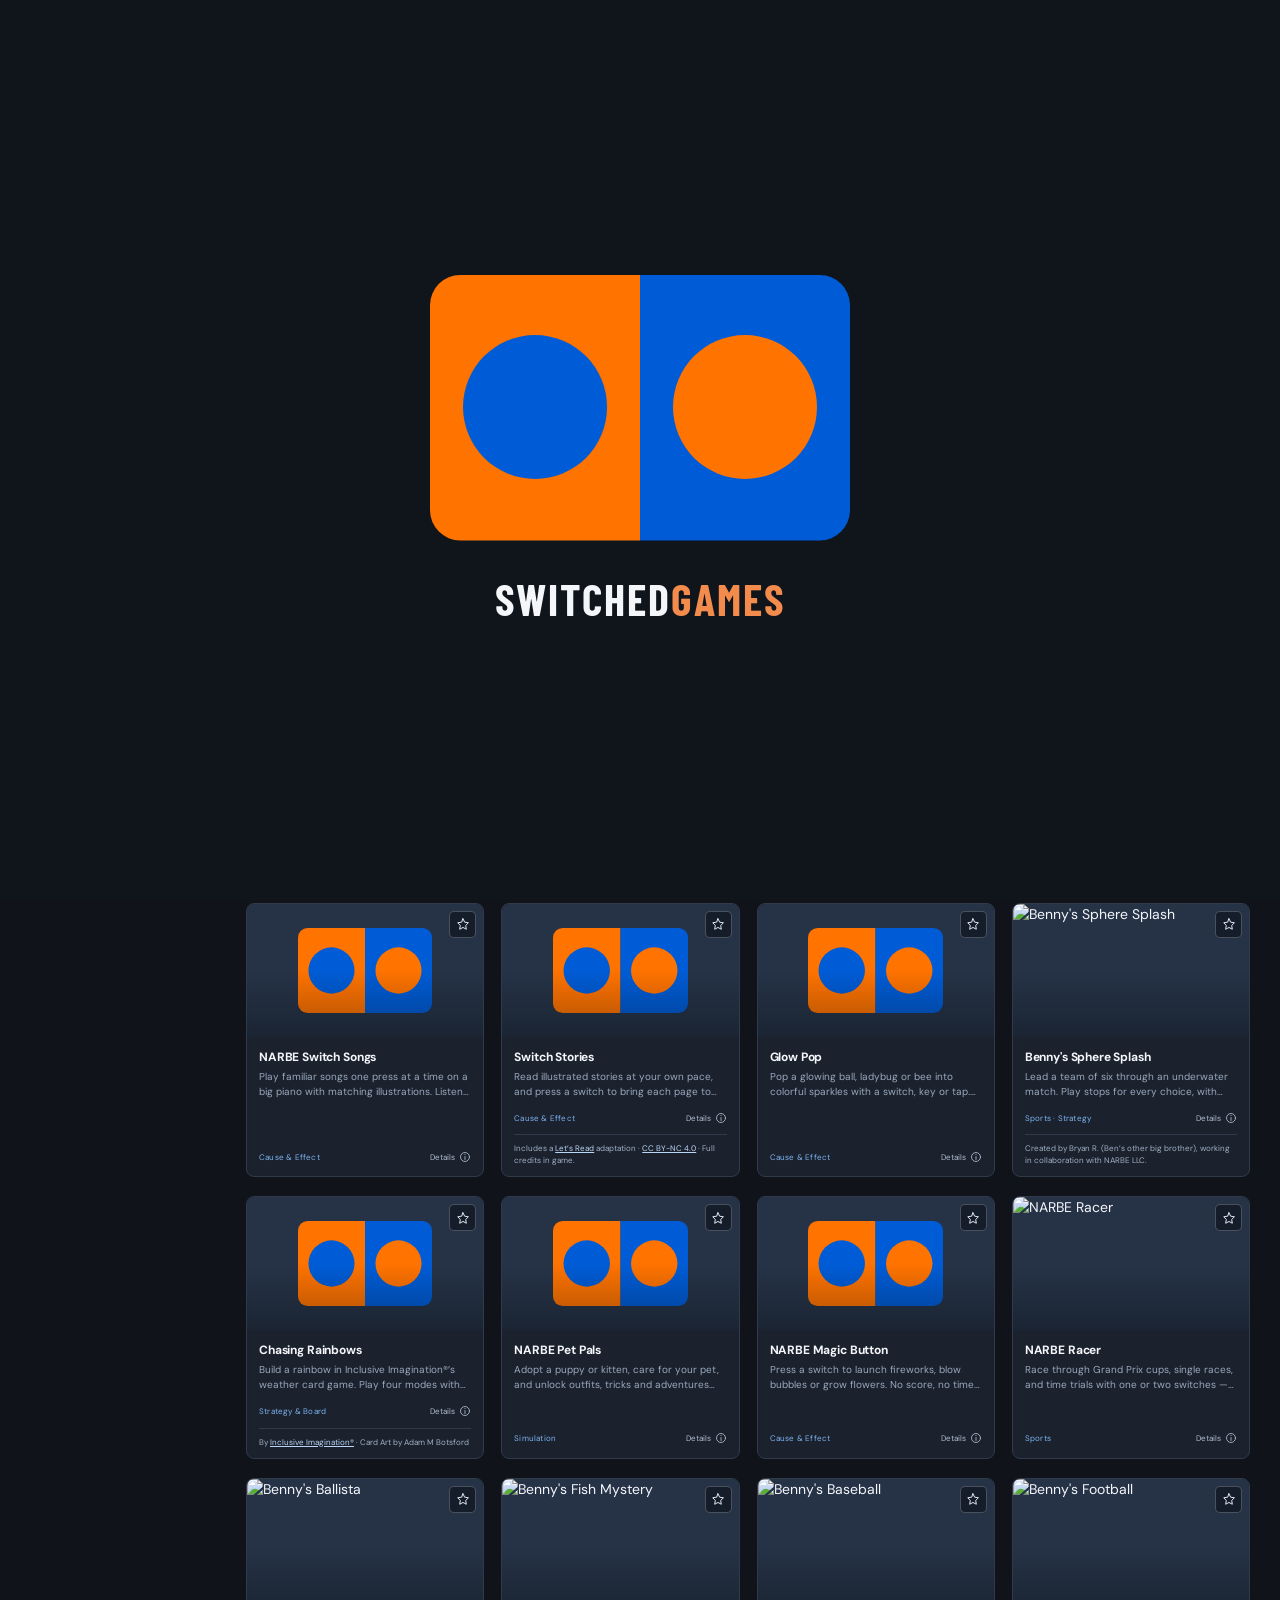
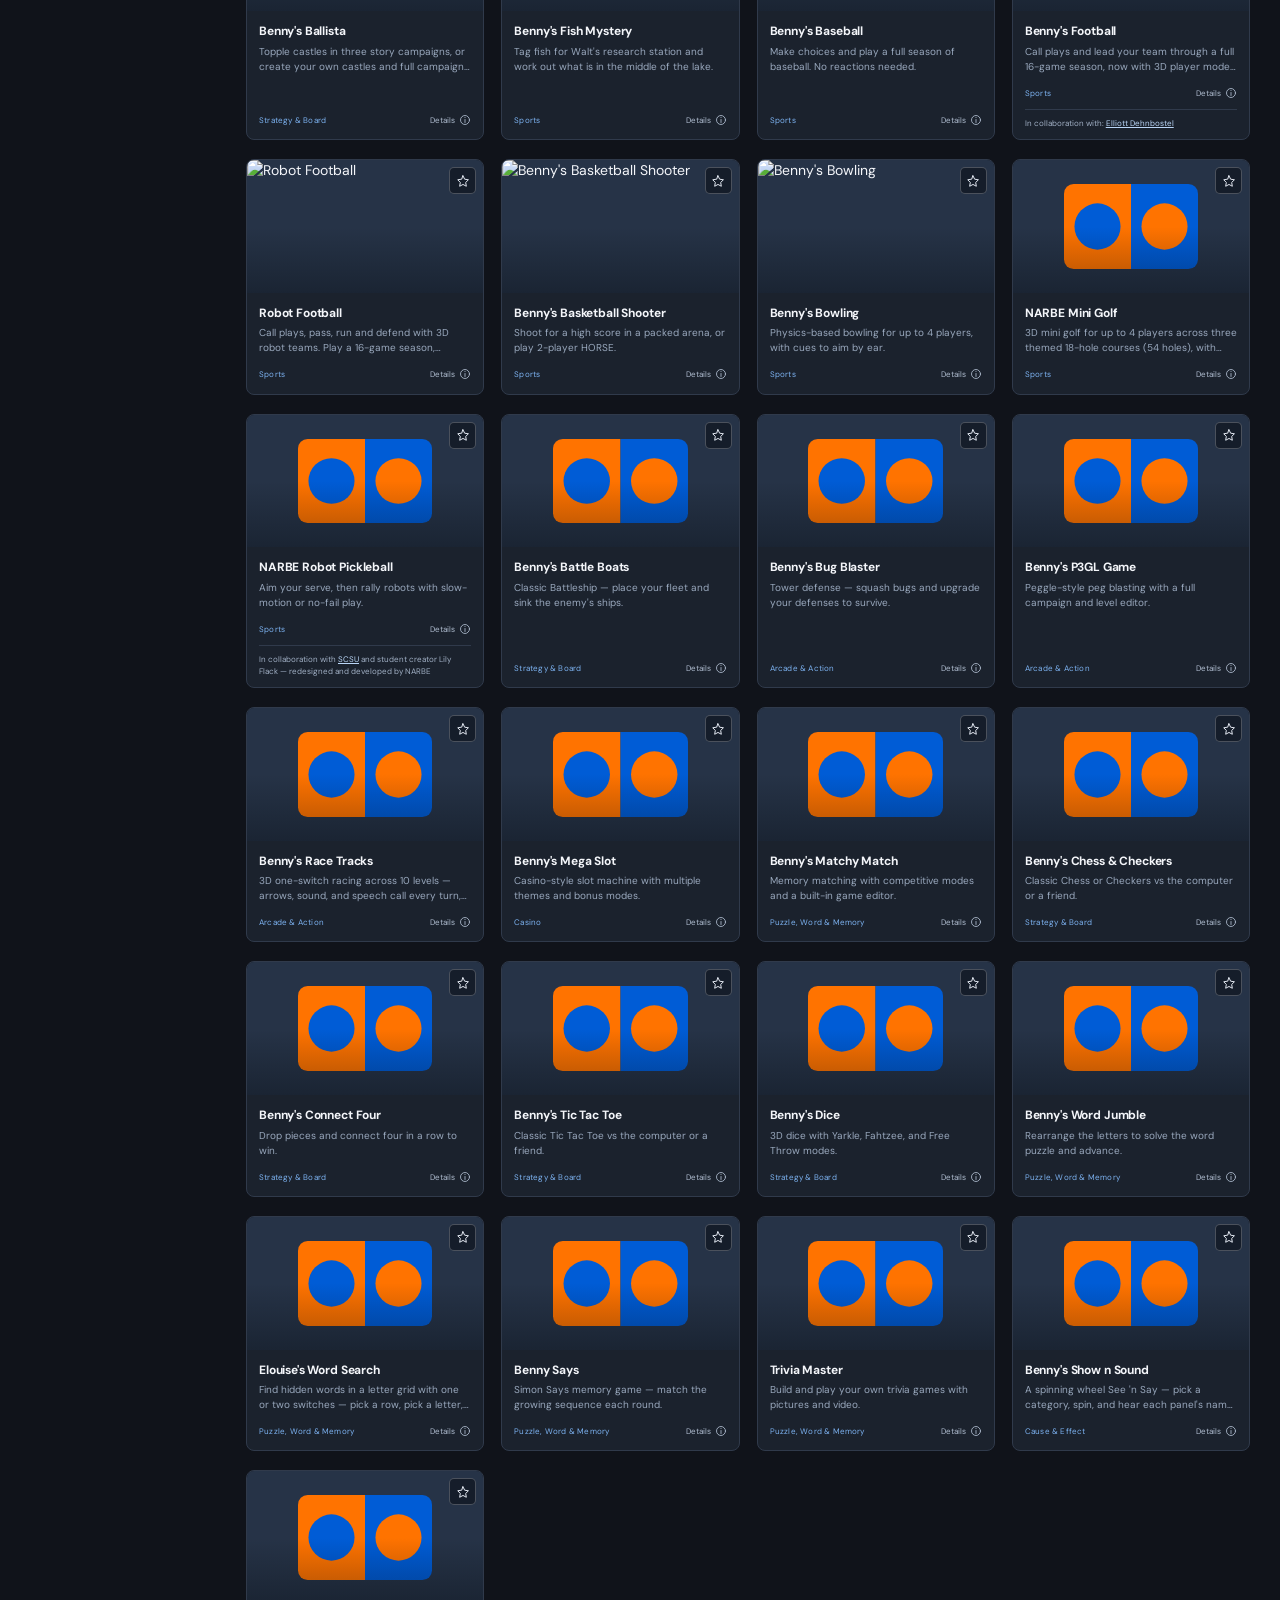
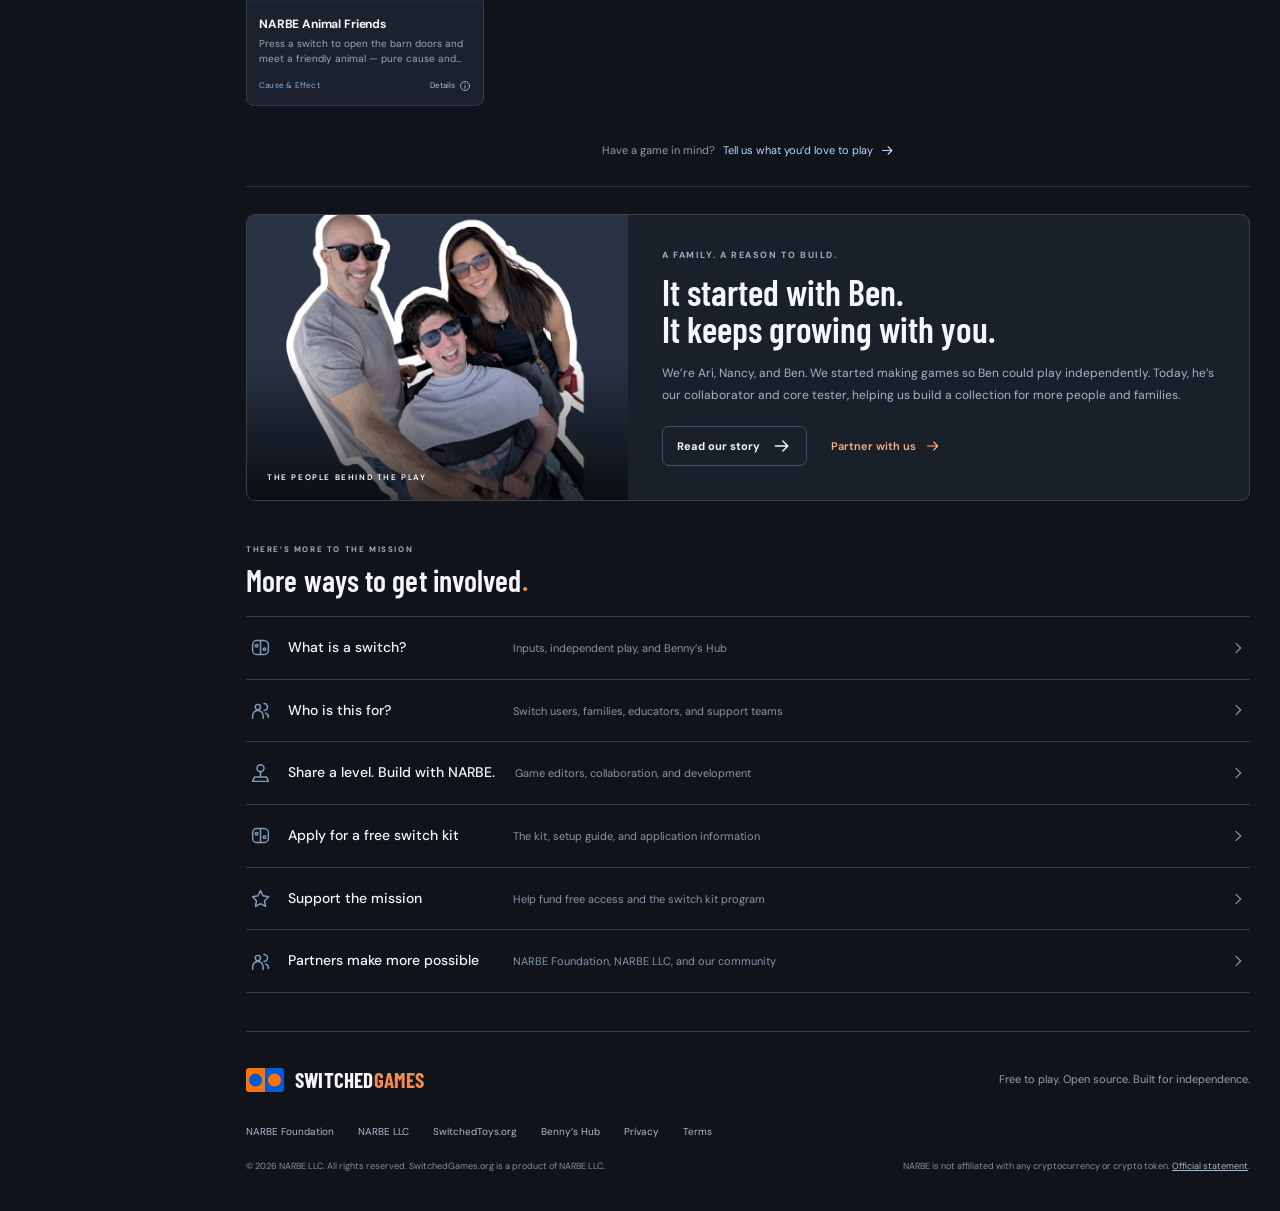
==== commit 90f75451: "Add Ben's Food Court The food court game's card (first, with the NEW GAME badge for 30 days) and its" ====
--- a/index.html
+++ b/index.html
@@ -138,7 +138,7 @@
   </div>
 
   <section class="game-library" id="games" aria-labelledby="library-title">
-    <div class="library-heading"><div><p class="eyebrow">THE COLLECTION</p><h2 id="library-title">Find your next favorite<span>.</span></h2></div><p id="game-count" aria-live="polite">36 games to explore</p></div>
+    <div class="library-heading"><div><p class="eyebrow">THE COLLECTION</p><h2 id="library-title">Find your next favorite<span>.</span></h2></div><p id="game-count" aria-live="polite">37 games to explore</p></div>
     <div class="filter-toolbar">
       <label class="select-wrap"><span class="sr-only">Game category</span><select id="category-filter"><option value="all">All categories</option><option value="sports">Sports</option><option value="strategy">Strategy &amp; Board</option><option value="arcade">Arcade &amp; Action</option><option value="puzzle">Puzzle, Word &amp; Memory</option><option value="cause-effect">Cause &amp; Effect</option><option value="simulation">Simulation</option><option value="casino">Casino</option></select><svg class="icon"><use href="#i-chevron"/></svg></label>
       <div class="filter-toggles">
@@ -148,7 +148,7 @@
       <label class="select-wrap sort-wrap"><span class="sort-label">Sort:</span><span class="sr-only">Sort games</span><select id="sort-filter"><option value="featured">Featured</option><option value="az">A–Z</option><option value="za">Z–A</option></select><svg class="icon"><use href="#i-chevron"/></svg></label>
     </div>
     <div id="filter-summary" class="filter-summary" hidden><span id="filter-text"></span><button id="clear-filters">Clear filters <svg class="icon small"><use href="#i-close"/></svg></button></div>
-    <div class="games-grid" id="game-grid"><article class="game-card" data-game-id="NARBEBUILDNRIDE"><a class="game-art" href="https://narbehouse.github.io/bennyshub/apps/games/NARBEBUILDNRIDE/index.html" target="_blank" rel="noopener" data-play="NARBEBUILDNRIDE" aria-label="Play NARBE Build n Ride"><img src="https://narbehouse.github.io/bennyshub/images/games/narbebuildnride.png?v=f7cfebf580ea" alt="NARBE Build n Ride" width="480" height="270" loading="lazy"><span class="art-play"><svg class="icon" aria-hidden="true"><use href="#i-play"/></svg></span></a><button class="favorite-button" data-favorite="NARBEBUILDNRIDE" aria-pressed="false" aria-label="Save NARBE Build n Ride to favorites"><svg class="icon" aria-hidden="true"><use href="#i-star"/></svg></button><div class="game-card-body"><h3><a href="https://narbehouse.github.io/bennyshub/apps/games/NARBEBUILDNRIDE/index.html" data-play="NARBEBUILDNRIDE" target="_blank" rel="noopener">NARBE Build n Ride</a></h3><p class="game-description">Ride a toy steam train through farms, mountains and a city at night, or build your own track one piece at a time. No score or timer.</p><div class="game-card-footer"><span class="game-category">Simulation · Cause &amp; Effect</span><button class="detail-button" data-details="NARBEBUILDNRIDE" aria-label="About NARBE Build n Ride">Details <svg class="icon" aria-hidden="true"><use href="#i-info"/></svg></button></div></div></article>
+    <div class="games-grid" id="game-grid"><article class="game-card" data-game-id="BENSFOODCOURT"><a class="game-art" href="https://narbehouse.github.io/bens-food-court/" target="_blank" rel="noopener" data-play="BENSFOODCOURT" aria-label="Play Ben's Food Court"><img src="https://narbehouse.github.io/bennyshub/images/games/bensfoodcourt.png?v=f317f620a59d" alt="Ben's Food Court" width="480" height="270" loading="lazy"><span class="art-play"><svg class="icon" aria-hidden="true"><use href="#i-play"/></svg></span></a><button class="favorite-button" data-favorite="BENSFOODCOURT" aria-pressed="false" aria-label="Save Ben's Food Court to favorites"><svg class="icon" aria-hidden="true"><use href="#i-star"/></svg></button><div class="game-card-body"><h3><a href="https://narbehouse.github.io/bens-food-court/" data-play="BENSFOODCOURT" target="_blank" rel="noopener">Ben's Food Court</a></h3><p class="game-description">Run the counters of a cartoon mall food court. Customers walk up and order, and you make each order one step at a time, one choice per step. Plays with one or two switches.</p><div class="game-card-footer"><span class="game-category">Simulation</span><button class="detail-button" data-details="BENSFOODCOURT" aria-label="About Ben's Food Court">Details <svg class="icon" aria-hidden="true"><use href="#i-info"/></svg></button></div></div></article><article class="game-card" data-game-id="NARBEBUILDNRIDE"><a class="game-art" href="https://narbehouse.github.io/bennyshub/apps/games/NARBEBUILDNRIDE/index.html" target="_blank" rel="noopener" data-play="NARBEBUILDNRIDE" aria-label="Play NARBE Build n Ride"><img src="https://narbehouse.github.io/bennyshub/images/games/narbebuildnride.png?v=f7cfebf580ea" alt="NARBE Build n Ride" width="480" height="270" loading="lazy"><span class="art-play"><svg class="icon" aria-hidden="true"><use href="#i-play"/></svg></span></a><button class="favorite-button" data-favorite="NARBEBUILDNRIDE" aria-pressed="false" aria-label="Save NARBE Build n Ride to favorites"><svg class="icon" aria-hidden="true"><use href="#i-star"/></svg></button><div class="game-card-body"><h3><a href="https://narbehouse.github.io/bennyshub/apps/games/NARBEBUILDNRIDE/index.html" data-play="NARBEBUILDNRIDE" target="_blank" rel="noopener">NARBE Build n Ride</a></h3><p class="game-description">Ride a toy steam train through farms, mountains and a city at night, or build your own track one piece at a time. No score or timer.</p><div class="game-card-footer"><span class="game-category">Simulation · Cause &amp; Effect</span><button class="detail-button" data-details="NARBEBUILDNRIDE" aria-label="About NARBE Build n Ride">Details <svg class="icon" aria-hidden="true"><use href="#i-info"/></svg></button></div></div></article>
 <article class="game-card" data-game-id="NARBEBUILDNBASH"><a class="game-art" href="https://narbehouse.github.io/bennyshub/apps/games/NARBEBUILDNBASH/index.html" target="_blank" rel="noopener" data-play="NARBEBUILDNBASH" aria-label="Play NARBE Build n Bash"><img src="https://narbehouse.github.io/bennyshub/images/games/narbebuildnbash.png?v=344ee74e0df0" alt="NARBE Build n Bash" width="480" height="270" loading="lazy"><span class="art-play"><svg class="icon" aria-hidden="true"><use href="#i-play"/></svg></span></a><button class="favorite-button" data-favorite="NARBEBUILDNBASH" aria-pressed="false" aria-label="Save NARBE Build n Bash to favorites"><svg class="icon" aria-hidden="true"><use href="#i-star"/></svg></button><div class="game-card-body"><h3><a href="https://narbehouse.github.io/bennyshub/apps/games/NARBEBUILDNBASH/index.html" data-play="NARBEBUILDNBASH" target="_blank" rel="noopener">NARBE Build n Bash</a></h3><p class="game-description">Build it up block by block, then knock it down with a wrecking ball, a T. rex or a big sneeze. Twelve builds in twelve worlds, with no score or timer.</p><div class="game-card-footer"><span class="game-category">Cause &amp; Effect</span><button class="detail-button" data-details="NARBEBUILDNBASH" aria-label="About NARBE Build n Bash">Details <svg class="icon" aria-hidden="true"><use href="#i-info"/></svg></button></div></div></article>
 <article class="game-card" data-game-id="NARBELOOPS"><a class="game-art" href="https://narbehouse.github.io/bennyshub/apps/games/NARBELOOPS/index.html" target="_blank" rel="noopener" data-play="NARBELOOPS" aria-label="Play NARBE Loops"><img src="https://narbehouse.github.io/bennyshub/images/games/narbeloops-gameplay.webp" alt="NARBE Loops" width="480" height="270" loading="lazy"><span class="art-play"><svg class="icon" aria-hidden="true"><use href="#i-play"/></svg></span></a><button class="favorite-button" data-favorite="NARBELOOPS" aria-pressed="false" aria-label="Save NARBE Loops to favorites"><svg class="icon" aria-hidden="true"><use href="#i-star"/></svg></button><div class="game-card-body"><h3><a href="https://narbehouse.github.io/bennyshub/apps/games/NARBELOOPS/index.html" data-play="NARBELOOPS" target="_blank" rel="noopener">NARBE Loops</a></h3><p class="game-description">Build a colorful beat one spot at a time. Add sound lines, change each line’s sound, and save loop templates to reopen. Play with switches, a mouse or touch.</p><div class="game-card-footer"><span class="game-category">Simulation · Cause &amp; Effect</span><button class="detail-button" data-details="NARBELOOPS" aria-label="About NARBE Loops">Details <svg class="icon" aria-hidden="true"><use href="#i-info"/></svg></button></div></div></article>
 <article class="game-card" data-game-id="NARBESWITCHSONGS"><a class="game-art" href="https://narbehouse.github.io/bennyshub/apps/games/NARBESWITCHSONGS/index.html" target="_blank" rel="noopener" data-play="NARBESWITCHSONGS" aria-label="Play NARBE Switch Songs"><img src="https://narbehouse.github.io/bennyshub/images/games/narbeswitchsongs-gameplay.webp" alt="NARBE Switch Songs" width="480" height="270" loading="lazy"><span class="art-play"><svg class="icon" aria-hidden="true"><use href="#i-play"/></svg></span></a><button class="favorite-button" data-favorite="NARBESWITCHSONGS" aria-pressed="false" aria-label="Save NARBE Switch Songs to favorites"><svg class="icon" aria-hidden="true"><use href="#i-star"/></svg></button><div class="game-card-body"><h3><a href="https://narbehouse.github.io/bennyshub/apps/games/NARBESWITCHSONGS/index.html" data-play="NARBESWITCHSONGS" target="_blank" rel="noopener">NARBE Switch Songs</a></h3><p class="game-description">Play familiar songs one press at a time on a big piano with matching illustrations. Listen to a song or explore Free Play, with no score or timer.</p><div class="game-card-footer"><span class="game-category">Cause &amp; Effect</span><button class="detail-button" data-details="NARBESWITCHSONGS" aria-label="About NARBE Switch Songs">Details <svg class="icon" aria-hidden="true"><use href="#i-info"/></svg></button></div></div></article>
@@ -364,6 +364,6 @@
   <div class="dialog-body"><p class="eyebrow" id="dialog-category"></p><h2 id="dialog-title"></h2><p id="dialog-description"></p><p id="dialog-note" class="concept-note"></p><p id="dialog-credit" class="credit"></p><a id="dialog-play" class="button" target="_blank" rel="noopener">Play this game <svg class="icon"><use href="#i-external"/></svg></a><p class="dialog-hub-note">For a fully switch-navigable arcade, <a href="https://narbehouse.github.io/bennyshub" target="_blank" rel="noopener">open Benny’s Hub</a>.</p></div>
 </dialog>
 <p class="sr-only" id="action-status" role="status"></p>
-<script type="application/json" id="game-data">[{"id":"NARBEBUILDNRIDE","added":"2026-11-17","title":"NARBE Build n Ride","description":"Ride a toy steam train through farms, mountains and a city at night, or build your own track one piece at a time. No score or timer.","categories":["simulation","cause-effect"],"url":"https://narbehouse.github.io/bennyshub/apps/games/NARBEBUILDNRIDE/index.html","image":"https://narbehouse.github.io/bennyshub/images/games/narbebuildnride.png?v=f7cfebf580ea","note":"Six train rides, from farms and a mountain pass to snowy forests and a city at night, with stations, deer, balloons and fireworks along the way. Build your own track a piece at a time: bridges, tunnels and stations happen by themselves, and Connect brings it home so you can ride it. Quick Build lays a ready-made track one press at a time.","credit":"","concept":false,"multiplayer":false,"editor":false},{"id":"NARBEBUILDNBASH","added":"2026-11-05","title":"NARBE Build n Bash","description":"Build it up block by block, then knock it down with a wrecking ball, a T. rex or a big sneeze. Twelve builds in twelve worlds, with no score or timer.","categories":["cause-effect"],"url":"https://narbehouse.github.io/bennyshub/apps/games/NARBEBUILDNBASH/index.html","image":"https://narbehouse.github.io/bennyshub/images/games/narbebuildnbash.png?v=344ee74e0df0","note":"Twelve builds from a tiny house to a space station, each in its own world. Destroy any time; big builds come down in chunks. Ten surprise destroyers include a wrecking ball, a T. rex, a tornado and a big sneeze.","credit":"","concept":false,"multiplayer":false,"editor":false},{"id":"NARBELOOPS","added":"2026-10-25","title":"NARBE Loops","description":"Build a colorful beat one spot at a time. Add sound lines, change each line’s sound, and save loop templates to reopen. Play with switches, a mouse or touch.","categories":["simulation","cause-effect"],"url":"https://narbehouse.github.io/bennyshub/apps/games/NARBELOOPS/index.html","image":"https://narbehouse.github.io/bennyshub/images/games/narbeloops-gameplay.webp","note":"","credit":"","concept":false,"multiplayer":false,"editor":false},{"id":"NARBESWITCHSONGS","added":"2026-10-25","title":"NARBE Switch Songs","description":"Play familiar songs one press at a time on a big piano with matching illustrations. Listen to a song or explore Free Play, with no score or timer.","categories":["cause-effect"],"url":"https://narbehouse.github.io/bennyshub/apps/games/NARBESWITCHSONGS/index.html","image":"https://narbehouse.github.io/bennyshub/images/games/narbeswitchsongs-gameplay.webp","note":"","credit":"","concept":false,"multiplayer":false,"editor":false},{"id":"NARBESWITCHSTORIES","added":"2026-10-22","title":"Switch Stories","description":"Read illustrated stories at your own pace, and press a switch to bring each page to life. Includes read-aloud, adjustable text and high-contrast views.","categories":["cause-effect"],"image":"https://narbehouse.github.io/bennyshub/images/games/switchstories.png?v=0dcf06e09e0e","note":"Three stories to explore: Froggy Family Goes to Cape Cod, Rocky Says Hello and Lily Loves Books. Choose by interest or reading support.","credit":"Includes a <a href=\"https://www.letsreadasia.org/\" target=\"_blank\" rel=\"noopener\">Let’s Read</a> adaptation · <a href=\"https://creativecommons.org/licenses/by-nc/4.0/\" target=\"_blank\" rel=\"noopener\">CC BY-NC 4.0</a> · Full credits in game.<br><br>Froggy Family Goes to Cape Cod is adapted from Froggy Family Goes to Cape Samila. © 2025 The Asia Foundation – Let’s Read. Illustrations: Vipavi Chakajsongsak. Editor: Rapeephan Pattanavech. Contributors: John Viano and Peeriya Pongsarigun. English translation: Wendy Xiao. Title, text and artwork adapted; switch animations added. The adapted book content and artwork are licensed under CC BY-NC 4.0.","concept":false,"multiplayer":false,"editor":false,"url":"https://narbehouse.github.io/switch-stories/"},{"id":"NARBEGLOWPOP","added":"2026-10-22","title":"Glow Pop","description":"Pop a glowing ball, ladybug or bee into colorful sparkles with a switch, key or tap. Choose colors, sizes and sounds, with no score or timer.","categories":["cause-effect"],"image":"https://narbehouse.github.io/bennyshub/images/games/glowpop.png?v=ab6c0e738f46","note":"Every Press, Build Up and Wait for It offer three ways to play. Includes adjustable colors, size, outlines, sound, and hold-to-pause or scan-to-pause controls.","credit":"","concept":false,"multiplayer":false,"editor":false,"url":"https://narbehouse.github.io/bennyshub/apps/games/NARBEGLOWPOP/index.html"},{"id":"BENNYSSPHERESPLASH","added":"2026-10-17","url":"https://narbehouse.github.io/bennyshub/apps/games/BENNYSSPHERESPLASH/index.html","title":"Benny's Sphere Splash","description":"Lead a team of six through an underwater match. Play stops for every choice, with special moves and a full broadcast crew.","categories":["sports","strategy"],"image":"https://narbehouse.github.io/bennyshub/images/games/bennyspheresplash-20261017.png","note":"Choose passes, shots, special moves and defense at your own pace. Quick Game is available; season modes are still in development.","credit":"Created by Bryan R. (Ben’s other big brother), working in collaboration with NARBE LLC.","concept":false,"multiplayer":false,"editor":false},{"id":"CHASINGRAINBOWS","added":"2026-10-17","url":"https://narbehouse.github.io/bennyshub/apps/games/CHASINGRAINBOWS/index.html","title":"Chasing Rainbows","description":"Build a rainbow in Inclusive Imagination®’s weather card game. Play four modes with one or two switches, against the computer or sharing the switch with family.","categories":["strategy"],"image":"https://narbehouse.github.io/bennyshub/images/games/chasingrainbows.png","note":"Chasing Rainbows Full and Lite, and Rainbow Race Full and Lite. Spoken choices, no timed decisions, and local shared-screen play.","credit":"Chasing Rainbows ICG is a game by <a href=\"https://inclusiveimagination.co/\" target=\"_blank\" rel=\"noopener\">Inclusive Imagination®</a>.<br><br>Card Art by Adam M Botsford. Chasing Rainbows, its rules and card art are TM &amp; © 2026 Inclusive Imagination LLC.<br><br>Switch Access Edition by NARBE House, for Benny’s Hub.<br><br>Inclusive Imagination® Home: <a href=\"https://inclusiveimagination.co/\" target=\"_blank\" rel=\"noopener\">https://inclusiveimagination.co/</a><br>Inclusive Imagination® Social Handle: @inclusiveimagination","concept":false,"multiplayer":true,"editor":false},{"id":"NARBEPETPALS","added":"2026-10-13","url":"https://narbehouse.github.io/bennyshub/apps/games/NARBEPETPALS/index.html","title":"NARBE Pet Pals","description":"Adopt a puppy or kitten, care for your pet, and unlock outfits, tricks and adventures with two switches.","categories":["simulation"],"image":"https://narbehouse.github.io/bennyshub/images/games/narbepetpals.png","note":"","credit":"","concept":false,"multiplayer":false,"editor":false},{"id":"NARBEMAGICBUTTON","added":"2026-10-13","url":"https://narbehouse.github.io/bennyshub/apps/games/NARBEMAGICBUTTON/index.html","title":"NARBE Magic Button","description":"Press a switch to launch fireworks, blow bubbles or grow flowers. No score, no timer, nothing to lose.","categories":["cause-effect"],"image":"https://narbehouse.github.io/bennyshub/images/games/narbemagicbutton.png?v=c6b1f7acfaf0","note":"","credit":"","concept":false,"multiplayer":false,"editor":false},{"id":"NARBEKART","added":"2026-09-29","url":"https://narbehouse.github.io/bennyshub/apps/games/NARBEKART/index.html","title":"NARBE Racer","description":"Race through Grand Prix cups, single races, and time trials with one or two switches — or race a friend with one switch each.","categories":["sports","arcade"],"image":"https://narbehouse.github.io/bennyshub/images/games/narberacer.png","note":"","credit":"","concept":false,"multiplayer":true,"editor":false},{"id":"BENNYSBALLISTA","added":"2026-09-25","url":"https://narbehouse.github.io/bennyshub/apps/games/BENNYSBALLISTA/index.html","title":"Benny's Ballista","description":"Topple castles in three story campaigns, or create your own castles and full campaigns in the Castle Workshop. Build, play and share adventures with custom stories and goals.","categories":["strategy","arcade"],"image":"https://narbehouse.github.io/bennyshub/images/games/bennysballista.png","note":"A new concept for one- and two-switch play, with Auto Scan target aiming and a choice of aiming styles.","credit":"","concept":false,"multiplayer":false,"editor":true},{"id":"BENNYSFISHMYSTERY","added":"2026-09-07","url":"https://narbehouse.github.io/bennyshub/apps/games/BENNYSFISHMYSTERY/index.html","title":"Benny's Fish Mystery","description":"Tag fish for Walt's research station and work out what is in the middle of the lake.","categories":["sports","strategy"],"image":"https://narbehouse.github.io/bennyshub/images/games/bennysfishmystery.png","note":"A pilot game exploring how a fishing adventure can work with one- and two-switch access. Still in development, with more improvements to come.","credit":"","concept":false,"multiplayer":false,"editor":false},{"id":"BENNYSBASEBALL2","added":"2026-07-10","url":"https://narbehouse.github.io/bennyshub/apps/games/BENNYSBASEBALL2/index.html","title":"Benny's Baseball","description":"Make choices and play a full season of baseball. No reactions needed.","categories":["sports"],"image":"https://narbehouse.github.io/bennyshub/images/games/bennysbaseball.png?v=057ec50ddf48","note":"","credit":"","concept":false,"multiplayer":false,"editor":false},{"id":"BENNYSFOOTBALL","added":"2026-06-05","url":"https://narbehouse.github.io/bennyshub/apps/games/BENNYSFOOTBALL/index.html","title":"Benny's Football","description":"Call plays and lead your team through a full 16-game season, now with 3D player models on the field.","categories":["sports"],"image":"https://narbehouse.github.io/bennyshub/images/games/bennysfootball.png","note":"","credit":"In collaboration with: <a href=\"https://github.com/elliottdehn\" target=\"_blank\" rel=\"noopener\">Elliott Dehnbostel</a>","concept":false,"multiplayer":false,"editor":false},{"id":"ROBOTFOOTBALL","added":"2026-09-30","url":"https://narbehouse.github.io/bennyshub/apps/games/ROBOTFOOTBALL/index.html","title":"Robot Football","description":"Call plays, pass, run and defend with 3D robot teams. Play a 16-game season, exhibition or practice with one or two switches.","categories":["sports"],"image":"https://narbehouse.github.io/bennyshub/images/games/robotfootball.png","note":"","credit":"","concept":false,"multiplayer":false,"editor":false},{"id":"BENNYSBASKETBALLSHOOTER","added":"2026-06-05","url":"https://narbehouse.github.io/bennyshub/apps/games/BENNYSBASKETBALLSHOOTER/index.html","title":"Benny's Basketball Shooter","description":"Shoot for a high score in a packed arena, or play 2-player HORSE.","categories":["sports"],"image":"https://narbehouse.github.io/bennyshub/images/games/bennysbasketball.png","note":"","credit":"","concept":false,"multiplayer":true,"editor":false},{"id":"BENNYSBOWLING","added":"2026-06-05","url":"https://narbehouse.github.io/bennyshub/apps/games/BENNYSBOWLING/index.html","title":"Benny's Bowling","description":"Physics-based bowling for up to 4 players, with cues to aim by ear.","categories":["sports"],"image":"https://narbehouse.github.io/bennyshub/images/games/bennysbowling.png","note":"","credit":"","concept":false,"multiplayer":true,"editor":false},{"id":"NARBEMINIGOLF","added":"2026-10-02","url":"https://narbehouse.github.io/bennyshub/apps/games/NARBEMINIGOLF/index.html","title":"NARBE Mini Golf","description":"3D mini golf for up to 4 players across three themed 18-hole courses (54 holes), with longer winding layouts, cinematic cameras and a Course Creator.","categories":["sports"],"image":"https://narbehouse.github.io/bennyshub/images/games/narbeminigolf.png","note":"","credit":"","concept":false,"multiplayer":true,"editor":true},{"id":"NARBEPICKLEBALL","added":"2026-10-07","url":"https://narbehouse.github.io/bennyshub/apps/games/NARBEPICKLEBALL/index.html","title":"NARBE Robot Pickleball","description":"Aim your serve, then rally robots with slow-motion or no-fail play.","categories":["sports"],"image":"https://narbehouse.github.io/bennyshub/images/games/narbe-pickleball-2026-10.png","note":"","credit":"In collaboration with <a href=\"https://www.southernct.edu/\" target=\"_blank\" rel=\"noopener\">SCSU</a> and student creator Lily Flack — redesigned and developed by NARBE","concept":false,"multiplayer":false,"editor":false},{"id":"BENNYSBATTLEBOATS","added":"2026-06-05","url":"https://narbehouse.github.io/bennyshub/apps/games/BENNYSBATTLEBOATS/index.html","title":"Benny's Battle Boats","description":"Classic Battleship — place your fleet and sink the enemy's ships.","categories":["strategy"],"image":"https://narbehouse.github.io/bennyshub/images/games/battleboats.png","note":"","credit":"","concept":false,"multiplayer":true,"editor":false},{"id":"BENNYSBUGBLASTER","added":"2026-06-05","url":"https://narbehouse.github.io/bennyshub/apps/games/BENNYSBUGBLASTER/index.html","title":"Benny's Bug Blaster","description":"Tower defense — squash bugs and upgrade your defenses to survive.","categories":["arcade"],"image":"https://narbehouse.github.io/bennyshub/images/games/bennysbugblaster.png","note":"","credit":"","concept":false,"multiplayer":false,"editor":false},{"id":"BENNYSPEGGLE","added":"2026-06-05","url":"https://narbehouse.github.io/bennyshub/apps/games/BENNYSPEGGLE/index.html","title":"Benny's P3GL Game","description":"Peggle-style peg blasting with a full campaign and level editor.","categories":["arcade"],"image":"https://narbehouse.github.io/bennyshub/images/games/bennyspeggle.png","note":"","credit":"","concept":false,"multiplayer":false,"editor":true},{"id":"BENNYSRACETRACKS","added":"2026-08-16","url":"https://narbehouse.github.io/bennyshub/apps/games/BENNYSRACETRACKS/index.html","title":"Benny's Race Tracks","description":"3D one-switch racing across 10 levels — arrows, sound, and speech call every turn, plus a no-fail Cruise mode.","categories":["arcade"],"image":"https://narbehouse.github.io/bennyshub/images/games/bennysracetrack.png","note":"","credit":"","concept":false,"multiplayer":false,"editor":false},{"id":"BENNYSSLOTMACHINE","added":"2026-06-05","url":"https://narbehouse.github.io/bennyshub/apps/games/BENNYSSLOTMACHINE/index.html","title":"Benny's Mega Slot","description":"Casino-style slot machine with multiple themes and bonus modes.","categories":["casino","cause-effect"],"image":"https://narbehouse.github.io/bennyshub/images/games/bennysslotmachine.png","note":"","credit":"","concept":false,"multiplayer":false,"editor":false},{"id":"BENNYSMATCHYMATCH","added":"2026-06-05","url":"https://narbehouse.github.io/bennyshub/apps/games/BENNYSMATCHYMATCH/index.html","title":"Benny's Matchy Match","description":"Memory matching with competitive modes and a built-in game editor.","categories":["puzzle"],"image":"https://narbehouse.github.io/bennyshub/images/games/bennysmatchymatch.png","note":"","credit":"","concept":false,"multiplayer":true,"editor":true},{"id":"BENNYSCHESSCHECKERS","added":"2026-06-05","url":"https://narbehouse.github.io/bennyshub/apps/games/BENNYSCHESSCHECKERS/index.html","title":"Benny's Chess & Checkers","description":"Classic Chess or Checkers vs the computer or a friend.","categories":["strategy"],"image":"https://narbehouse.github.io/bennyshub/images/games/bennyscheckers.png","note":"","credit":"","concept":false,"multiplayer":true,"editor":false},{"id":"BENNYSCONNECTFOUR","added":"2026-06-05","url":"https://narbehouse.github.io/bennyshub/apps/games/BENNYSCONNECTFOUR/index.html","title":"Benny's Connect Four","description":"Drop pieces and connect four in a row to win.","categories":["strategy"],"image":"https://narbehouse.github.io/bennyshub/images/games/connectfour.png","note":"","credit":"","concept":false,"multiplayer":true,"editor":false},{"id":"BENNYSTICTACTOE","added":"2026-06-05","url":"https://narbehouse.github.io/bennyshub/apps/games/BENNYSTICTACTOE/index.html","title":"Benny's Tic Tac Toe","description":"Classic Tic Tac Toe vs the computer or a friend.","categories":["strategy"],"image":"https://narbehouse.github.io/bennyshub/images/games/bennystictactoe.png","note":"","credit":"","concept":false,"multiplayer":true,"editor":false},{"id":"BENNYSDICE","added":"2026-06-05","url":"https://narbehouse.github.io/bennyshub/apps/games/BENNYSDICE/index.html","title":"Benny's Dice","description":"3D dice with Yarkle, Fahtzee, and Free Throw modes.","categories":["strategy"],"image":"https://narbehouse.github.io/bennyshub/images/games/bennysdice.png","note":"","credit":"","concept":false,"multiplayer":true,"editor":false},{"id":"BENNYSWORDJUMBLE","added":"2026-06-05","url":"https://narbehouse.github.io/bennyshub/apps/games/BENNYSWORDJUMBLE/index.html","title":"Benny's Word Jumble","description":"Rearrange the letters to solve the word puzzle and advance.","categories":["puzzle"],"image":"https://narbehouse.github.io/bennyshub/images/games/bennyswordjumble.png","note":"","credit":"","concept":false,"multiplayer":false,"editor":true},{"id":"ELOUISESWORDSEARCH","added":"2026-08-25","url":"https://narbehouse.github.io/bennyshub/apps/games/ELOUISESWORDSEARCH/index.html","title":"Elouise's Word Search","description":"Find hidden words in a letter grid with one or two switches — pick a row, pick a letter, then spin the aimer to point the way the word runs.","categories":["puzzle"],"image":"https://narbehouse.github.io/bennyshub/images/games/elouiseswordsearch.png","note":"","credit":"","concept":false,"multiplayer":false,"editor":true},{"id":"BENNYSAYS","added":"2026-06-05","url":"https://narbehouse.github.io/bennyshub/apps/games/BENNYSAYS/index.html","title":"Benny Says","description":"Simon Says memory game — match the growing sequence each round.","categories":["puzzle"],"image":"https://narbehouse.github.io/bennyshub/images/games/bennysays.png","note":"","credit":"","concept":false,"multiplayer":false,"editor":false},{"id":"TRIVIAMASTER","added":"2026-06-05","url":"https://narbehouse.github.io/bennyshub/apps/games/TRIVIAMASTER/index.html","title":"Trivia Master","description":"Build and play your own trivia games with pictures and video.","categories":["puzzle"],"image":"https://narbehouse.github.io/bennyshub/images/games/triviamaster.png","note":"","credit":"","concept":false,"multiplayer":false,"editor":true},{"id":"BENNYSSHOWNSOUND","added":"2026-08-16","url":"https://narbehouse.github.io/bennyshub/apps/games/BENNYSSHOWNSOUND/index.html","title":"Benny's Show n Sound","description":"A spinning wheel See 'n Say — pick a category, spin, and hear each panel's name and sound.","categories":["cause-effect"],"image":"https://narbehouse.github.io/bennyshub/images/games/shownsound.png","note":"","credit":"","concept":false,"multiplayer":false,"editor":true},{"id":"NARBEANIMALFRIENDS","added":"2026-09-05","url":"https://narbehouse.github.io/bennyshub/apps/games/NARBEANIMALFRIENDS/index.html","title":"NARBE Animal Friends","description":"Press a switch to open the barn doors and meet a friendly animal — pure cause and effect, no fail state.","categories":["cause-effect"],"image":"https://narbehouse.github.io/bennyshub/images/games/narbeanimalfriends.png","note":"","credit":"","concept":false,"multiplayer":false,"editor":false}]</script>
+<script type="application/json" id="game-data">[{"id":"BENSFOODCOURT","added":"2026-11-18","title":"Ben's Food Court","description":"Run the counters of a cartoon mall food court. Customers walk up and order, and you make each order one step at a time, one choice per step. Plays with one or two switches.","categories":["simulation"],"url":"https://narbehouse.github.io/bens-food-court/","image":"https://narbehouse.github.io/bennyshub/images/games/bensfoodcourt.png?v=f317f620a59d","note":"Seven restaurants round a mall food court: a burger bar, a pizza parlor, a smoothie shack, a cafe, burritos, sushi and an ice cream emporium. Talking customers order, the ingredients come to you one step at a time, and the customer says what they think. Earn stars to open more of the court. The first time you visit each one, Mitch the manager offers to walk you through an order.","credit":"","concept":false,"multiplayer":false,"editor":false},{"id":"NARBEBUILDNRIDE","added":"2026-11-17","title":"NARBE Build n Ride","description":"Ride a toy steam train through farms, mountains and a city at night, or build your own track one piece at a time. No score or timer.","categories":["simulation","cause-effect"],"url":"https://narbehouse.github.io/bennyshub/apps/games/NARBEBUILDNRIDE/index.html","image":"https://narbehouse.github.io/bennyshub/images/games/narbebuildnride.png?v=f7cfebf580ea","note":"Six train rides, from farms and a mountain pass to snowy forests and a city at night, with stations, deer, balloons and fireworks along the way. Build your own track a piece at a time: bridges, tunnels and stations happen by themselves, and Connect brings it home so you can ride it. Quick Build lays a ready-made track one press at a time.","credit":"","concept":false,"multiplayer":false,"editor":false},{"id":"NARBEBUILDNBASH","added":"2026-11-05","title":"NARBE Build n Bash","description":"Build it up block by block, then knock it down with a wrecking ball, a T. rex or a big sneeze. Twelve builds in twelve worlds, with no score or timer.","categories":["cause-effect"],"url":"https://narbehouse.github.io/bennyshub/apps/games/NARBEBUILDNBASH/index.html","image":"https://narbehouse.github.io/bennyshub/images/games/narbebuildnbash.png?v=344ee74e0df0","note":"Twelve builds from a tiny house to a space station, each in its own world. Destroy any time; big builds come down in chunks. Ten surprise destroyers include a wrecking ball, a T. rex, a tornado and a big sneeze.","credit":"","concept":false,"multiplayer":false,"editor":false},{"id":"NARBELOOPS","added":"2026-10-25","title":"NARBE Loops","description":"Build a colorful beat one spot at a time. Add sound lines, change each line’s sound, and save loop templates to reopen. Play with switches, a mouse or touch.","categories":["simulation","cause-effect"],"url":"https://narbehouse.github.io/bennyshub/apps/games/NARBELOOPS/index.html","image":"https://narbehouse.github.io/bennyshub/images/games/narbeloops-gameplay.webp","note":"","credit":"","concept":false,"multiplayer":false,"editor":false},{"id":"NARBESWITCHSONGS","added":"2026-10-25","title":"NARBE Switch Songs","description":"Play familiar songs one press at a time on a big piano with matching illustrations. Listen to a song or explore Free Play, with no score or timer.","categories":["cause-effect"],"url":"https://narbehouse.github.io/bennyshub/apps/games/NARBESWITCHSONGS/index.html","image":"https://narbehouse.github.io/bennyshub/images/games/narbeswitchsongs-gameplay.webp","note":"","credit":"","concept":false,"multiplayer":false,"editor":false},{"id":"NARBESWITCHSTORIES","added":"2026-10-22","title":"Switch Stories","description":"Read illustrated stories at your own pace, and press a switch to bring each page to life. Includes read-aloud, adjustable text and high-contrast views.","categories":["cause-effect"],"image":"https://narbehouse.github.io/bennyshub/images/games/switchstories.png?v=0dcf06e09e0e","note":"Three stories to explore: Froggy Family Goes to Cape Cod, Rocky Says Hello and Lily Loves Books. Choose by interest or reading support.","credit":"Includes a <a href=\"https://www.letsreadasia.org/\" target=\"_blank\" rel=\"noopener\">Let’s Read</a> adaptation · <a href=\"https://creativecommons.org/licenses/by-nc/4.0/\" target=\"_blank\" rel=\"noopener\">CC BY-NC 4.0</a> · Full credits in game.<br><br>Froggy Family Goes to Cape Cod is adapted from Froggy Family Goes to Cape Samila. © 2025 The Asia Foundation – Let’s Read. Illustrations: Vipavi Chakajsongsak. Editor: Rapeephan Pattanavech. Contributors: John Viano and Peeriya Pongsarigun. English translation: Wendy Xiao. Title, text and artwork adapted; switch animations added. The adapted book content and artwork are licensed under CC BY-NC 4.0.","concept":false,"multiplayer":false,"editor":false,"url":"https://narbehouse.github.io/switch-stories/"},{"id":"NARBEGLOWPOP","added":"2026-10-22","title":"Glow Pop","description":"Pop a glowing ball, ladybug or bee into colorful sparkles with a switch, key or tap. Choose colors, sizes and sounds, with no score or timer.","categories":["cause-effect"],"image":"https://narbehouse.github.io/bennyshub/images/games/glowpop.png?v=ab6c0e738f46","note":"Every Press, Build Up and Wait for It offer three ways to play. Includes adjustable colors, size, outlines, sound, and hold-to-pause or scan-to-pause controls.","credit":"","concept":false,"multiplayer":false,"editor":false,"url":"https://narbehouse.github.io/bennyshub/apps/games/NARBEGLOWPOP/index.html"},{"id":"BENNYSSPHERESPLASH","added":"2026-10-17","url":"https://narbehouse.github.io/bennyshub/apps/games/BENNYSSPHERESPLASH/index.html","title":"Benny's Sphere Splash","description":"Lead a team of six through an underwater match. Play stops for every choice, with special moves and a full broadcast crew.","categories":["sports","strategy"],"image":"https://narbehouse.github.io/bennyshub/images/games/bennyspheresplash-20261017.png","note":"Choose passes, shots, special moves and defense at your own pace. Quick Game is available; season modes are still in development.","credit":"Created by Bryan R. (Ben’s other big brother), working in collaboration with NARBE LLC.","concept":false,"multiplayer":false,"editor":false},{"id":"CHASINGRAINBOWS","added":"2026-10-17","url":"https://narbehouse.github.io/bennyshub/apps/games/CHASINGRAINBOWS/index.html","title":"Chasing Rainbows","description":"Build a rainbow in Inclusive Imagination®’s weather card game. Play four modes with one or two switches, against the computer or sharing the switch with family.","categories":["strategy"],"image":"https://narbehouse.github.io/bennyshub/images/games/chasingrainbows.png","note":"Chasing Rainbows Full and Lite, and Rainbow Race Full and Lite. Spoken choices, no timed decisions, and local shared-screen play.","credit":"Chasing Rainbows ICG is a game by <a href=\"https://inclusiveimagination.co/\" target=\"_blank\" rel=\"noopener\">Inclusive Imagination®</a>.<br><br>Card Art by Adam M Botsford. Chasing Rainbows, its rules and card art are TM &amp; © 2026 Inclusive Imagination LLC.<br><br>Switch Access Edition by NARBE House, for Benny’s Hub.<br><br>Inclusive Imagination® Home: <a href=\"https://inclusiveimagination.co/\" target=\"_blank\" rel=\"noopener\">https://inclusiveimagination.co/</a><br>Inclusive Imagination® Social Handle: @inclusiveimagination","concept":false,"multiplayer":true,"editor":false},{"id":"NARBEPETPALS","added":"2026-10-13","url":"https://narbehouse.github.io/bennyshub/apps/games/NARBEPETPALS/index.html","title":"NARBE Pet Pals","description":"Adopt a puppy or kitten, care for your pet, and unlock outfits, tricks and adventures with two switches.","categories":["simulation"],"image":"https://narbehouse.github.io/bennyshub/images/games/narbepetpals.png","note":"","credit":"","concept":false,"multiplayer":false,"editor":false},{"id":"NARBEMAGICBUTTON","added":"2026-10-13","url":"https://narbehouse.github.io/bennyshub/apps/games/NARBEMAGICBUTTON/index.html","title":"NARBE Magic Button","description":"Press a switch to launch fireworks, blow bubbles or grow flowers. No score, no timer, nothing to lose.","categories":["cause-effect"],"image":"https://narbehouse.github.io/bennyshub/images/games/narbemagicbutton.png?v=c6b1f7acfaf0","note":"","credit":"","concept":false,"multiplayer":false,"editor":false},{"id":"NARBEKART","added":"2026-09-29","url":"https://narbehouse.github.io/bennyshub/apps/games/NARBEKART/index.html","title":"NARBE Racer","description":"Race through Grand Prix cups, single races, and time trials with one or two switches — or race a friend with one switch each.","categories":["sports","arcade"],"image":"https://narbehouse.github.io/bennyshub/images/games/narberacer.png","note":"","credit":"","concept":false,"multiplayer":true,"editor":false},{"id":"BENNYSBALLISTA","added":"2026-09-25","url":"https://narbehouse.github.io/bennyshub/apps/games/BENNYSBALLISTA/index.html","title":"Benny's Ballista","description":"Topple castles in three story campaigns, or create your own castles and full campaigns in the Castle Workshop. Build, play and share adventures with custom stories and goals.","categories":["strategy","arcade"],"image":"https://narbehouse.github.io/bennyshub/images/games/bennysballista.png","note":"A new concept for one- and two-switch play, with Auto Scan target aiming and a choice of aiming styles.","credit":"","concept":false,"multiplayer":false,"editor":true},{"id":"BENNYSFISHMYSTERY","added":"2026-09-07","url":"https://narbehouse.github.io/bennyshub/apps/games/BENNYSFISHMYSTERY/index.html","title":"Benny's Fish Mystery","description":"Tag fish for Walt's research station and work out what is in the middle of the lake.","categories":["sports","strategy"],"image":"https://narbehouse.github.io/bennyshub/images/games/bennysfishmystery.png","note":"A pilot game exploring how a fishing adventure can work with one- and two-switch access. Still in development, with more improvements to come.","credit":"","concept":false,"multiplayer":false,"editor":false},{"id":"BENNYSBASEBALL2","added":"2026-07-10","url":"https://narbehouse.github.io/bennyshub/apps/games/BENNYSBASEBALL2/index.html","title":"Benny's Baseball","description":"Make choices and play a full season of baseball. No reactions needed.","categories":["sports"],"image":"https://narbehouse.github.io/bennyshub/images/games/bennysbaseball.png?v=057ec50ddf48","note":"","credit":"","concept":false,"multiplayer":false,"editor":false},{"id":"BENNYSFOOTBALL","added":"2026-06-05","url":"https://narbehouse.github.io/bennyshub/apps/games/BENNYSFOOTBALL/index.html","title":"Benny's Football","description":"Call plays and lead your team through a full 16-game season, now with 3D player models on the field.","categories":["sports"],"image":"https://narbehouse.github.io/bennyshub/images/games/bennysfootball.png","note":"","credit":"In collaboration with: <a href=\"https://github.com/elliottdehn\" target=\"_blank\" rel=\"noopener\">Elliott Dehnbostel</a>","concept":false,"multiplayer":false,"editor":false},{"id":"ROBOTFOOTBALL","added":"2026-09-30","url":"https://narbehouse.github.io/bennyshub/apps/games/ROBOTFOOTBALL/index.html","title":"Robot Football","description":"Call plays, pass, run and defend with 3D robot teams. Play a 16-game season, exhibition or practice with one or two switches.","categories":["sports"],"image":"https://narbehouse.github.io/bennyshub/images/games/robotfootball.png","note":"","credit":"","concept":false,"multiplayer":false,"editor":false},{"id":"BENNYSBASKETBALLSHOOTER","added":"2026-06-05","url":"https://narbehouse.github.io/bennyshub/apps/games/BENNYSBASKETBALLSHOOTER/index.html","title":"Benny's Basketball Shooter","description":"Shoot for a high score in a packed arena, or play 2-player HORSE.","categories":["sports"],"image":"https://narbehouse.github.io/bennyshub/images/games/bennysbasketball.png","note":"","credit":"","concept":false,"multiplayer":true,"editor":false},{"id":"BENNYSBOWLING","added":"2026-06-05","url":"https://narbehouse.github.io/bennyshub/apps/games/BENNYSBOWLING/index.html","title":"Benny's Bowling","description":"Physics-based bowling for up to 4 players, with cues to aim by ear.","categories":["sports"],"image":"https://narbehouse.github.io/bennyshub/images/games/bennysbowling.png","note":"","credit":"","concept":false,"multiplayer":true,"editor":false},{"id":"NARBEMINIGOLF","added":"2026-10-02","url":"https://narbehouse.github.io/bennyshub/apps/games/NARBEMINIGOLF/index.html","title":"NARBE Mini Golf","description":"3D mini golf for up to 4 players across three themed 18-hole courses (54 holes), with longer winding layouts, cinematic cameras and a Course Creator.","categories":["sports"],"image":"https://narbehouse.github.io/bennyshub/images/games/narbeminigolf.png","note":"","credit":"","concept":false,"multiplayer":true,"editor":true},{"id":"NARBEPICKLEBALL","added":"2026-10-07","url":"https://narbehouse.github.io/bennyshub/apps/games/NARBEPICKLEBALL/index.html","title":"NARBE Robot Pickleball","description":"Aim your serve, then rally robots with slow-motion or no-fail play.","categories":["sports"],"image":"https://narbehouse.github.io/bennyshub/images/games/narbe-pickleball-2026-10.png","note":"","credit":"In collaboration with <a href=\"https://www.southernct.edu/\" target=\"_blank\" rel=\"noopener\">SCSU</a> and student creator Lily Flack — redesigned and developed by NARBE","concept":false,"multiplayer":false,"editor":false},{"id":"BENNYSBATTLEBOATS","added":"2026-06-05","url":"https://narbehouse.github.io/bennyshub/apps/games/BENNYSBATTLEBOATS/index.html","title":"Benny's Battle Boats","description":"Classic Battleship — place your fleet and sink the enemy's ships.","categories":["strategy"],"image":"https://narbehouse.github.io/bennyshub/images/games/battleboats.png","note":"","credit":"","concept":false,"multiplayer":true,"editor":false},{"id":"BENNYSBUGBLASTER","added":"2026-06-05","url":"https://narbehouse.github.io/bennyshub/apps/games/BENNYSBUGBLASTER/index.html","title":"Benny's Bug Blaster","description":"Tower defense — squash bugs and upgrade your defenses to survive.","categories":["arcade"],"image":"https://narbehouse.github.io/bennyshub/images/games/bennysbugblaster.png","note":"","credit":"","concept":false,"multiplayer":false,"editor":false},{"id":"BENNYSPEGGLE","added":"2026-06-05","url":"https://narbehouse.github.io/bennyshub/apps/games/BENNYSPEGGLE/index.html","title":"Benny's P3GL Game","description":"Peggle-style peg blasting with a full campaign and level editor.","categories":["arcade"],"image":"https://narbehouse.github.io/bennyshub/images/games/bennyspeggle.png","note":"","credit":"","concept":false,"multiplayer":false,"editor":true},{"id":"BENNYSRACETRACKS","added":"2026-08-16","url":"https://narbehouse.github.io/bennyshub/apps/games/BENNYSRACETRACKS/index.html","title":"Benny's Race Tracks","description":"3D one-switch racing across 10 levels — arrows, sound, and speech call every turn, plus a no-fail Cruise mode.","categories":["arcade"],"image":"https://narbehouse.github.io/bennyshub/images/games/bennysracetrack.png","note":"","credit":"","concept":false,"multiplayer":false,"editor":false},{"id":"BENNYSSLOTMACHINE","added":"2026-06-05","url":"https://narbehouse.github.io/bennyshub/apps/games/BENNYSSLOTMACHINE/index.html","title":"Benny's Mega Slot","description":"Casino-style slot machine with multiple themes and bonus modes.","categories":["casino","cause-effect"],"image":"https://narbehouse.github.io/bennyshub/images/games/bennysslotmachine.png","note":"","credit":"","concept":false,"multiplayer":false,"editor":false},{"id":"BENNYSMATCHYMATCH","added":"2026-06-05","url":"https://narbehouse.github.io/bennyshub/apps/games/BENNYSMATCHYMATCH/index.html","title":"Benny's Matchy Match","description":"Memory matching with competitive modes and a built-in game editor.","categories":["puzzle"],"image":"https://narbehouse.github.io/bennyshub/images/games/bennysmatchymatch.png","note":"","credit":"","concept":false,"multiplayer":true,"editor":true},{"id":"BENNYSCHESSCHECKERS","added":"2026-06-05","url":"https://narbehouse.github.io/bennyshub/apps/games/BENNYSCHESSCHECKERS/index.html","title":"Benny's Chess & Checkers","description":"Classic Chess or Checkers vs the computer or a friend.","categories":["strategy"],"image":"https://narbehouse.github.io/bennyshub/images/games/bennyscheckers.png","note":"","credit":"","concept":false,"multiplayer":true,"editor":false},{"id":"BENNYSCONNECTFOUR","added":"2026-06-05","url":"https://narbehouse.github.io/bennyshub/apps/games/BENNYSCONNECTFOUR/index.html","title":"Benny's Connect Four","description":"Drop pieces and connect four in a row to win.","categories":["strategy"],"image":"https://narbehouse.github.io/bennyshub/images/games/connectfour.png","note":"","credit":"","concept":false,"multiplayer":true,"editor":false},{"id":"BENNYSTICTACTOE","added":"2026-06-05","url":"https://narbehouse.github.io/bennyshub/apps/games/BENNYSTICTACTOE/index.html","title":"Benny's Tic Tac Toe","description":"Classic Tic Tac Toe vs the computer or a friend.","categories":["strategy"],"image":"https://narbehouse.github.io/bennyshub/images/games/bennystictactoe.png","note":"","credit":"","concept":false,"multiplayer":true,"editor":false},{"id":"BENNYSDICE","added":"2026-06-05","url":"https://narbehouse.github.io/bennyshub/apps/games/BENNYSDICE/index.html","title":"Benny's Dice","description":"3D dice with Yarkle, Fahtzee, and Free Throw modes.","categories":["strategy"],"image":"https://narbehouse.github.io/bennyshub/images/games/bennysdice.png","note":"","credit":"","concept":false,"multiplayer":true,"editor":false},{"id":"BENNYSWORDJUMBLE","added":"2026-06-05","url":"https://narbehouse.github.io/bennyshub/apps/games/BENNYSWORDJUMBLE/index.html","title":"Benny's Word Jumble","description":"Rearrange the letters to solve the word puzzle and advance.","categories":["puzzle"],"image":"https://narbehouse.github.io/bennyshub/images/games/bennyswordjumble.png","note":"","credit":"","concept":false,"multiplayer":false,"editor":true},{"id":"ELOUISESWORDSEARCH","added":"2026-08-25","url":"https://narbehouse.github.io/bennyshub/apps/games/ELOUISESWORDSEARCH/index.html","title":"Elouise's Word Search","description":"Find hidden words in a letter grid with one or two switches — pick a row, pick a letter, then spin the aimer to point the way the word runs.","categories":["puzzle"],"image":"https://narbehouse.github.io/bennyshub/images/games/elouiseswordsearch.png","note":"","credit":"","concept":false,"multiplayer":false,"editor":true},{"id":"BENNYSAYS","added":"2026-06-05","url":"https://narbehouse.github.io/bennyshub/apps/games/BENNYSAYS/index.html","title":"Benny Says","description":"Simon Says memory game — match the growing sequence each round.","categories":["puzzle"],"image":"https://narbehouse.github.io/bennyshub/images/games/bennysays.png","note":"","credit":"","concept":false,"multiplayer":false,"editor":false},{"id":"TRIVIAMASTER","added":"2026-06-05","url":"https://narbehouse.github.io/bennyshub/apps/games/TRIVIAMASTER/index.html","title":"Trivia Master","description":"Build and play your own trivia games with pictures and video.","categories":["puzzle"],"image":"https://narbehouse.github.io/bennyshub/images/games/triviamaster.png","note":"","credit":"","concept":false,"multiplayer":false,"editor":true},{"id":"BENNYSSHOWNSOUND","added":"2026-08-16","url":"https://narbehouse.github.io/bennyshub/apps/games/BENNYSSHOWNSOUND/index.html","title":"Benny's Show n Sound","description":"A spinning wheel See 'n Say — pick a category, spin, and hear each panel's name and sound.","categories":["cause-effect"],"image":"https://narbehouse.github.io/bennyshub/images/games/shownsound.png","note":"","credit":"","concept":false,"multiplayer":false,"editor":true},{"id":"NARBEANIMALFRIENDS","added":"2026-09-05","url":"https://narbehouse.github.io/bennyshub/apps/games/NARBEANIMALFRIENDS/index.html","title":"NARBE Animal Friends","description":"Press a switch to open the barn doors and meet a friendly animal — pure cause and effect, no fail state.","categories":["cause-effect"],"image":"https://narbehouse.github.io/bennyshub/images/games/narbeanimalfriends.png","note":"","credit":"","concept":false,"multiplayer":false,"editor":false}]</script>
 </body>
 </html>
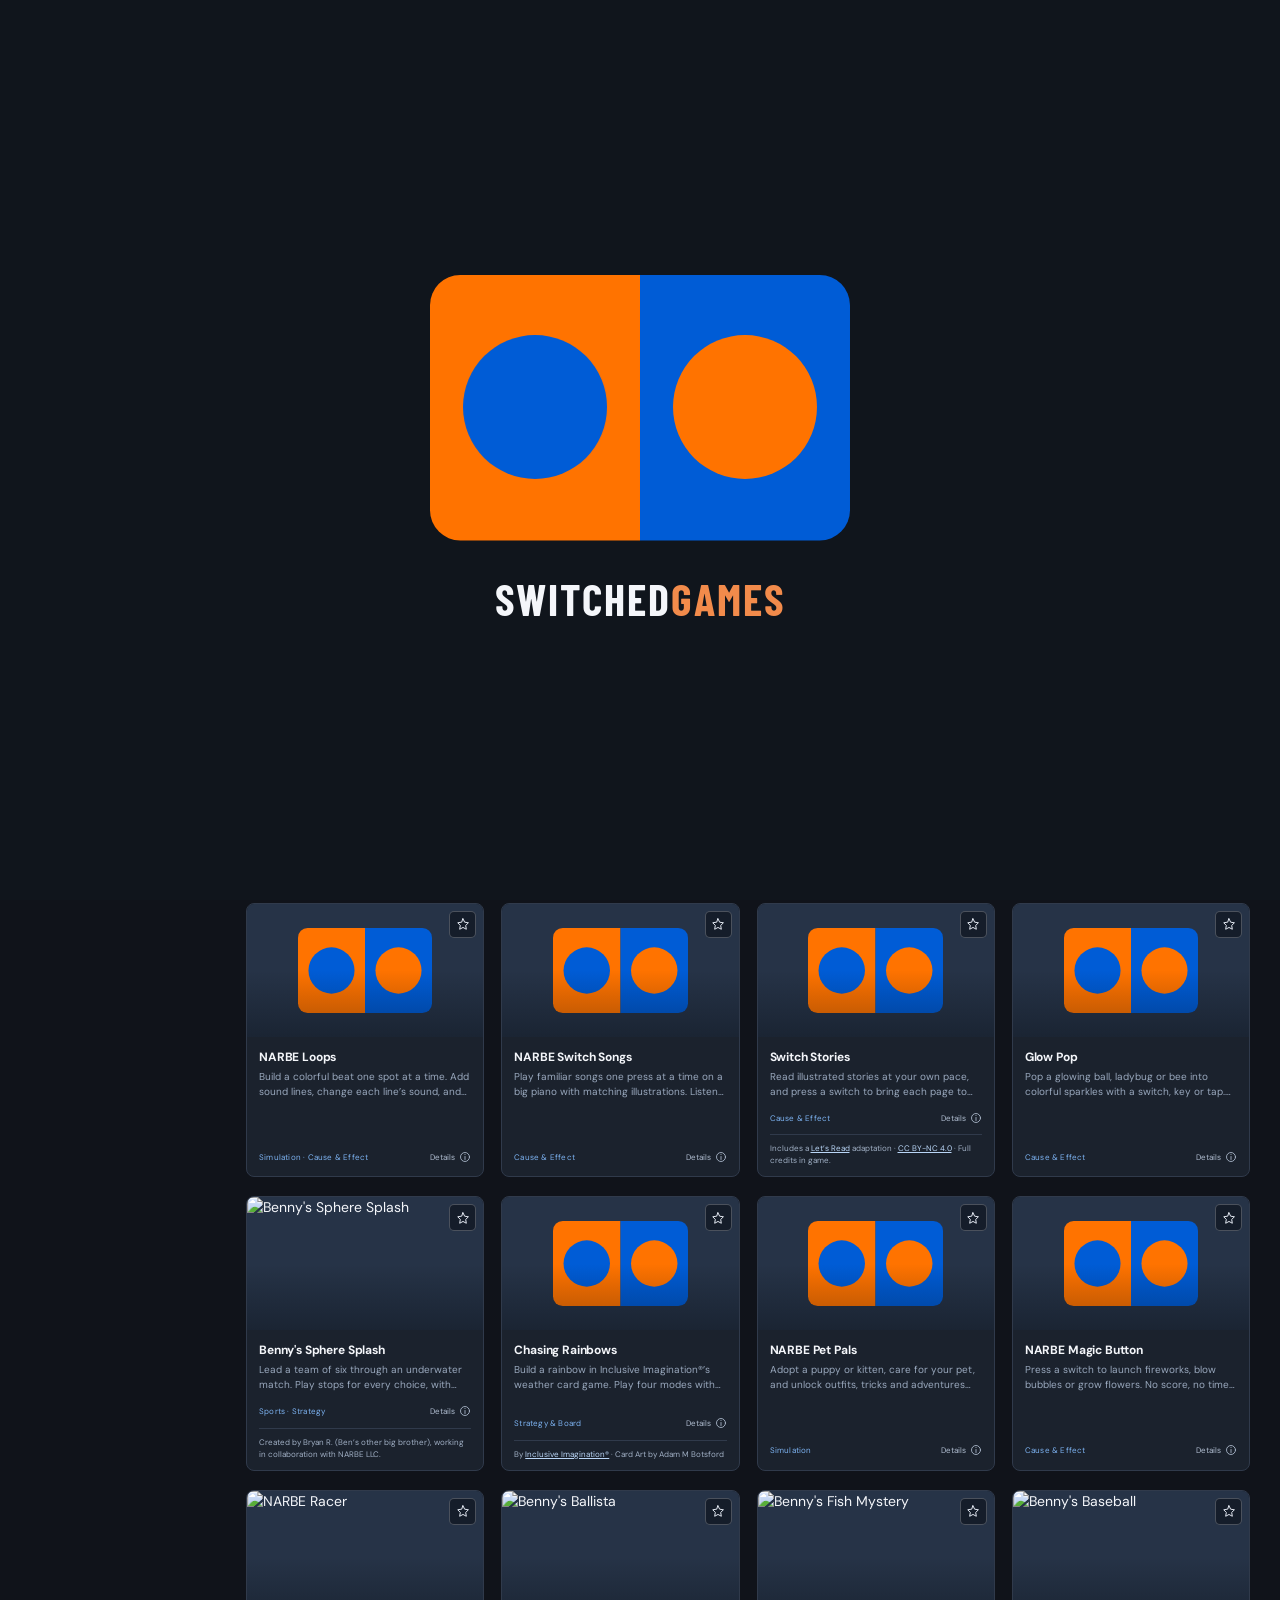
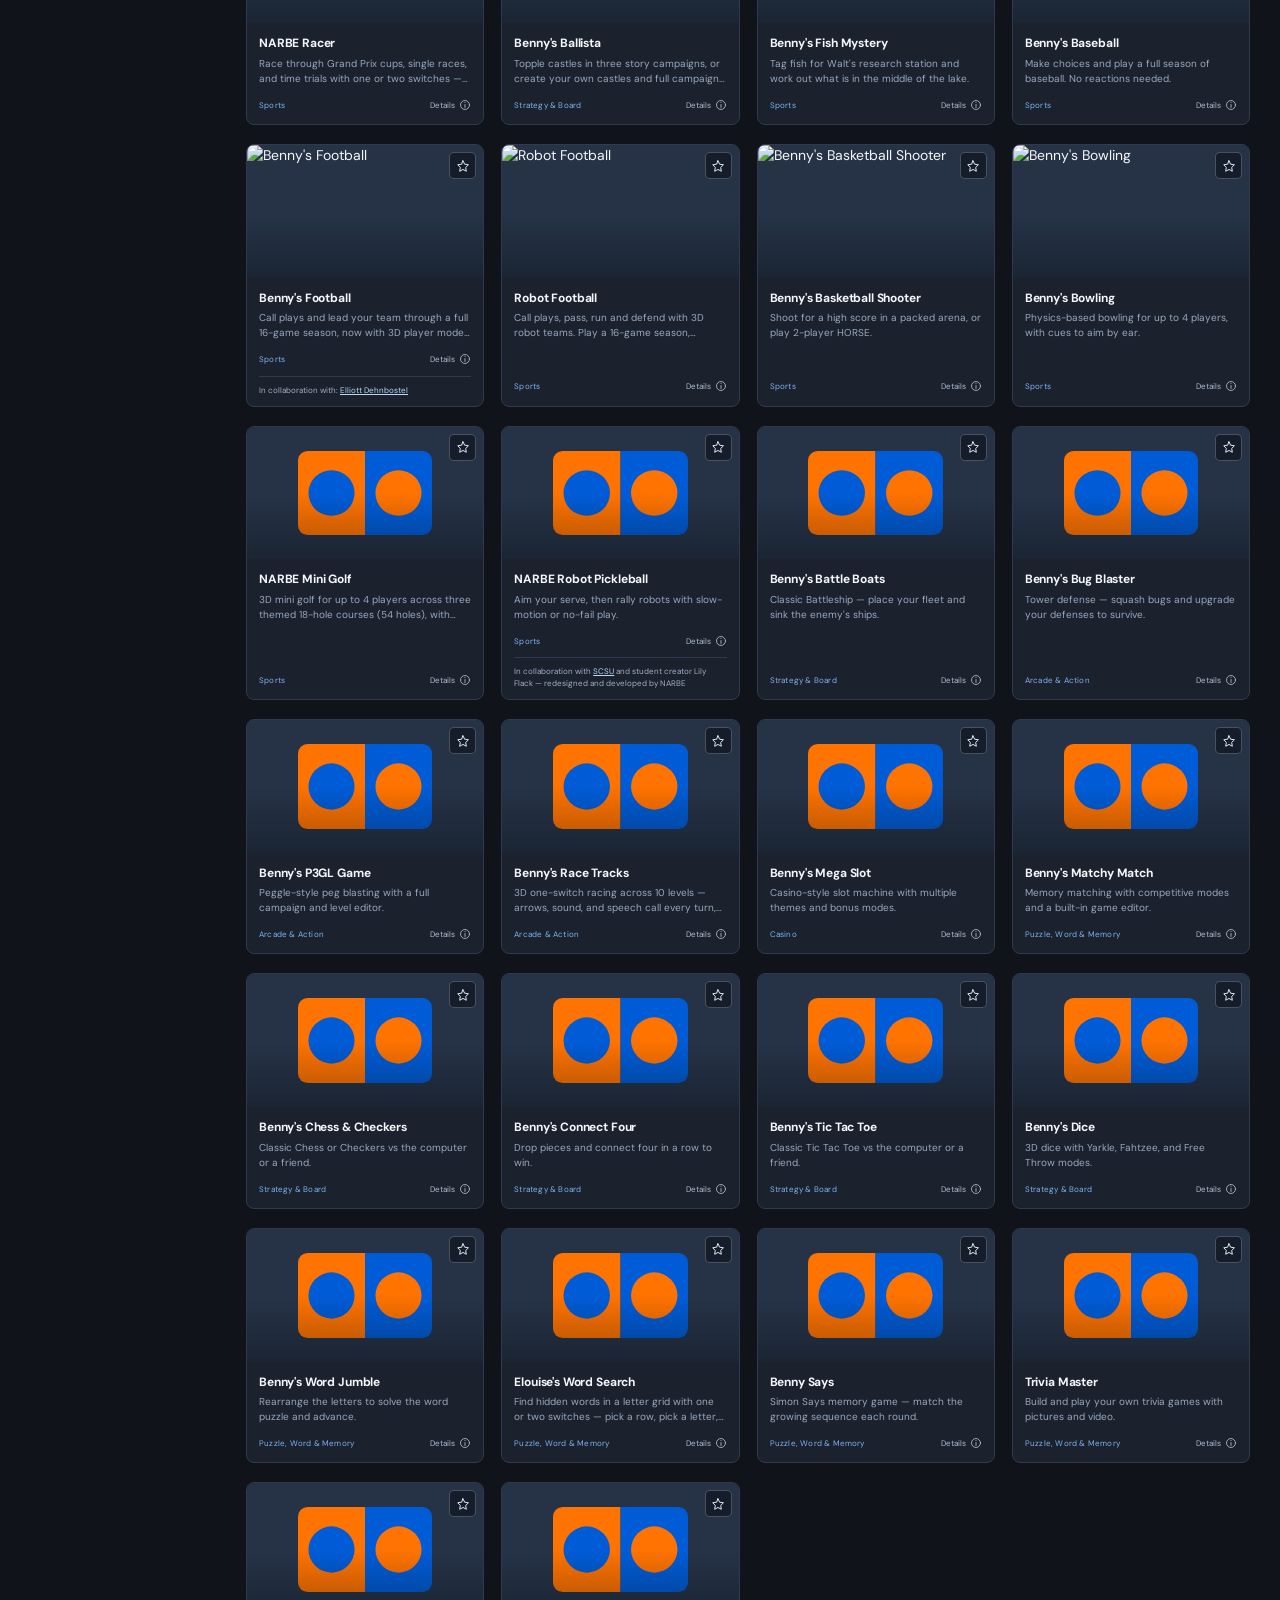
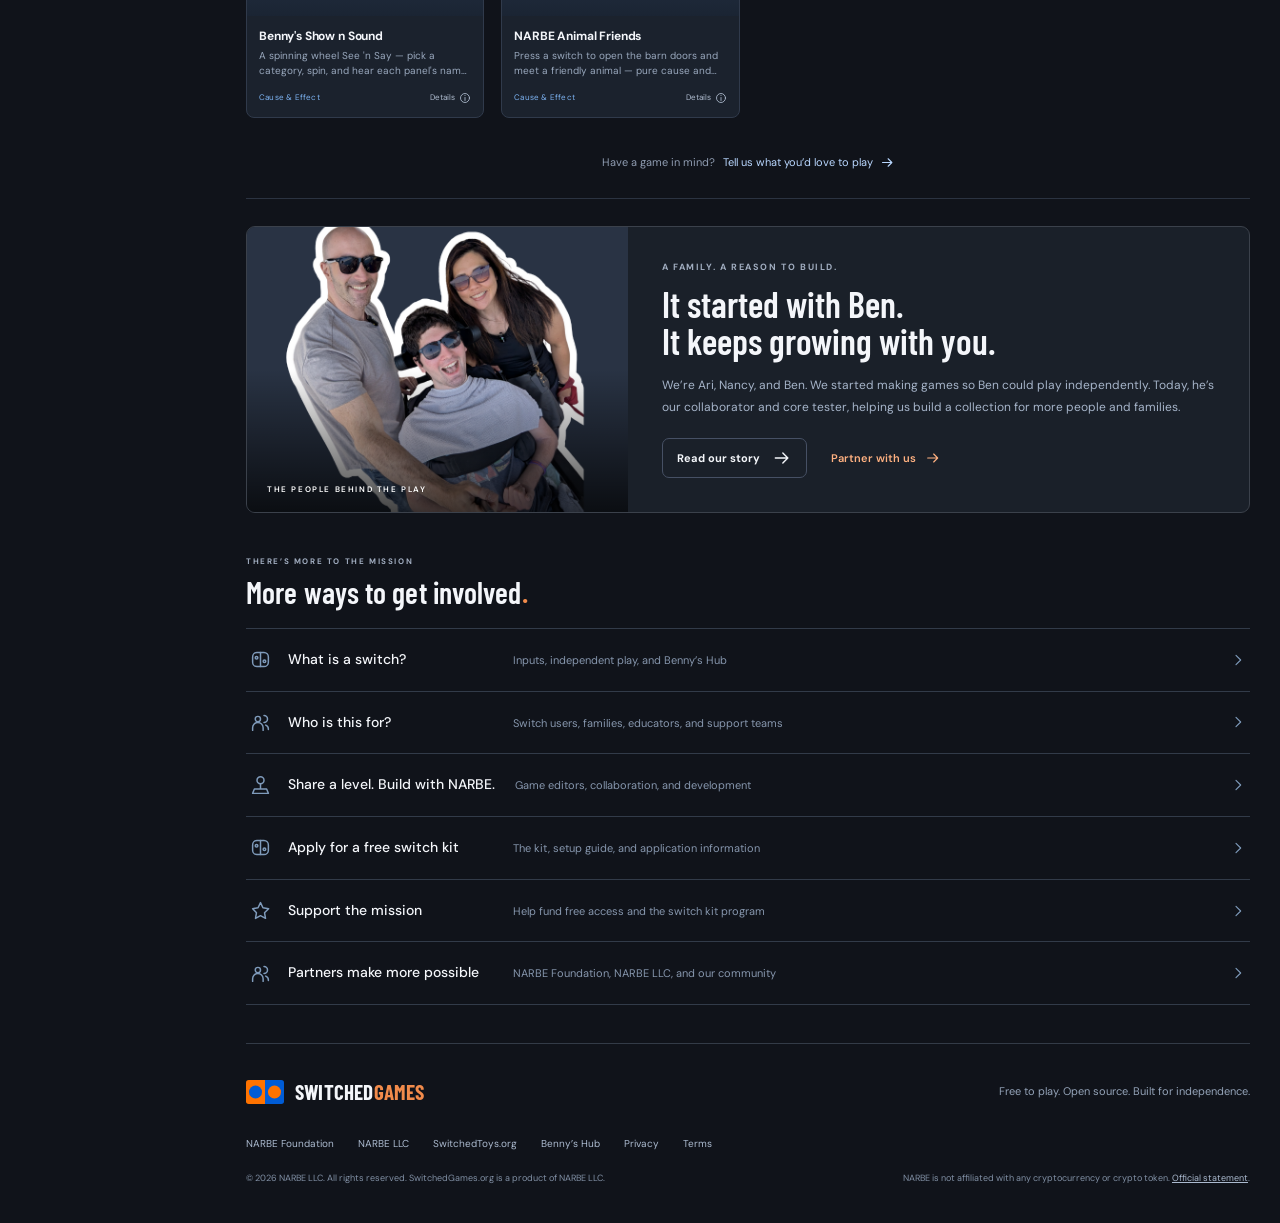
==== commit fe7905f5: "Add NARBE Space Explorer The space exploration game's card (first, with the NEW GAME badge for 30 da" ====
--- a/index.html
+++ b/index.html
@@ -138,7 +138,7 @@
   </div>
 
   <section class="game-library" id="games" aria-labelledby="library-title">
-    <div class="library-heading"><div><p class="eyebrow">THE COLLECTION</p><h2 id="library-title">Find your next favorite<span>.</span></h2></div><p id="game-count" aria-live="polite">37 games to explore</p></div>
+    <div class="library-heading"><div><p class="eyebrow">THE COLLECTION</p><h2 id="library-title">Find your next favorite<span>.</span></h2></div><p id="game-count" aria-live="polite">38 games to explore</p></div>
     <div class="filter-toolbar">
       <label class="select-wrap"><span class="sr-only">Game category</span><select id="category-filter"><option value="all">All categories</option><option value="sports">Sports</option><option value="strategy">Strategy &amp; Board</option><option value="arcade">Arcade &amp; Action</option><option value="puzzle">Puzzle, Word &amp; Memory</option><option value="cause-effect">Cause &amp; Effect</option><option value="simulation">Simulation</option><option value="casino">Casino</option></select><svg class="icon"><use href="#i-chevron"/></svg></label>
       <div class="filter-toggles">
@@ -148,7 +148,8 @@
       <label class="select-wrap sort-wrap"><span class="sort-label">Sort:</span><span class="sr-only">Sort games</span><select id="sort-filter"><option value="featured">Featured</option><option value="az">A–Z</option><option value="za">Z–A</option></select><svg class="icon"><use href="#i-chevron"/></svg></label>
     </div>
     <div id="filter-summary" class="filter-summary" hidden><span id="filter-text"></span><button id="clear-filters">Clear filters <svg class="icon small"><use href="#i-close"/></svg></button></div>
-    <div class="games-grid" id="game-grid"><article class="game-card" data-game-id="BENSFOODCOURT"><a class="game-art" href="https://narbehouse.github.io/bens-food-court/" target="_blank" rel="noopener" data-play="BENSFOODCOURT" aria-label="Play Ben's Food Court"><img src="https://narbehouse.github.io/bennyshub/images/games/bensfoodcourt.png?v=f317f620a59d" alt="Ben's Food Court" width="480" height="270" loading="lazy"><span class="art-play"><svg class="icon" aria-hidden="true"><use href="#i-play"/></svg></span></a><button class="favorite-button" data-favorite="BENSFOODCOURT" aria-pressed="false" aria-label="Save Ben's Food Court to favorites"><svg class="icon" aria-hidden="true"><use href="#i-star"/></svg></button><div class="game-card-body"><h3><a href="https://narbehouse.github.io/bens-food-court/" data-play="BENSFOODCOURT" target="_blank" rel="noopener">Ben's Food Court</a></h3><p class="game-description">Run the counters of a cartoon mall food court. Customers walk up and order, and you make each order one step at a time, one choice per step. Plays with one or two switches.</p><div class="game-card-footer"><span class="game-category">Simulation</span><button class="detail-button" data-details="BENSFOODCOURT" aria-label="About Ben's Food Court">Details <svg class="icon" aria-hidden="true"><use href="#i-info"/></svg></button></div></div></article><article class="game-card" data-game-id="NARBEBUILDNRIDE"><a class="game-art" href="https://narbehouse.github.io/bennyshub/apps/games/NARBEBUILDNRIDE/index.html" target="_blank" rel="noopener" data-play="NARBEBUILDNRIDE" aria-label="Play NARBE Build n Ride"><img src="https://narbehouse.github.io/bennyshub/images/games/narbebuildnride.png?v=f7cfebf580ea" alt="NARBE Build n Ride" width="480" height="270" loading="lazy"><span class="art-play"><svg class="icon" aria-hidden="true"><use href="#i-play"/></svg></span></a><button class="favorite-button" data-favorite="NARBEBUILDNRIDE" aria-pressed="false" aria-label="Save NARBE Build n Ride to favorites"><svg class="icon" aria-hidden="true"><use href="#i-star"/></svg></button><div class="game-card-body"><h3><a href="https://narbehouse.github.io/bennyshub/apps/games/NARBEBUILDNRIDE/index.html" data-play="NARBEBUILDNRIDE" target="_blank" rel="noopener">NARBE Build n Ride</a></h3><p class="game-description">Ride a toy steam train through farms, mountains and a city at night, or build your own track one piece at a time. No score or timer.</p><div class="game-card-footer"><span class="game-category">Simulation · Cause &amp; Effect</span><button class="detail-button" data-details="NARBEBUILDNRIDE" aria-label="About NARBE Build n Ride">Details <svg class="icon" aria-hidden="true"><use href="#i-info"/></svg></button></div></div></article>
+    <div class="games-grid" id="game-grid"><article class="game-card" data-game-id="NARBESPACEEXPLORER"><a class="game-art" href="https://narbehouse.github.io/bennyshub/apps/games/NARBESPACEEXPLORER/index.html" target="_blank" rel="noopener" data-play="NARBESPACEEXPLORER" aria-label="Play NARBE Space Explorer"><img src="https://narbehouse.github.io/bennyshub/images/games/narbespaceexplorer.png?v=c43395643170" alt="NARBE Space Explorer" width="480" height="270" loading="lazy"><span class="art-play"><svg class="icon" aria-hidden="true"><use href="#i-play"/></svg></span></a><button class="favorite-button" data-favorite="NARBESPACEEXPLORER" aria-pressed="false" aria-label="Save NARBE Space Explorer to favorites"><svg class="icon" aria-hidden="true"><use href="#i-star"/></svg></button><div class="game-card-body"><h3><a href="https://narbehouse.github.io/bennyshub/apps/games/NARBESPACEEXPLORER/index.html" data-play="NARBESPACEEXPLORER" target="_blank" rel="noopener">NARBE Space Explorer</a></h3><p class="game-description">Fly your own spaceship through a universe that never ends: galaxies, stars, planets and moons, all different. No score or timer.</p><div class="game-card-footer"><span class="game-category">Simulation · Cause &amp; Effect</span><button class="detail-button" data-details="NARBESPACEEXPLORER" aria-label="About NARBE Space Explorer">Details <svg class="icon" aria-hidden="true"><use href="#i-info"/></svg></button></div></div></article>
+<article class="game-card" data-game-id="BENSFOODCOURT"><a class="game-art" href="https://narbehouse.github.io/bens-food-court/" target="_blank" rel="noopener" data-play="BENSFOODCOURT" aria-label="Play Ben's Food Court"><img src="https://narbehouse.github.io/bennyshub/images/games/bensfoodcourt.png?v=f317f620a59d" alt="Ben's Food Court" width="480" height="270" loading="lazy"><span class="art-play"><svg class="icon" aria-hidden="true"><use href="#i-play"/></svg></span></a><button class="favorite-button" data-favorite="BENSFOODCOURT" aria-pressed="false" aria-label="Save Ben's Food Court to favorites"><svg class="icon" aria-hidden="true"><use href="#i-star"/></svg></button><div class="game-card-body"><h3><a href="https://narbehouse.github.io/bens-food-court/" data-play="BENSFOODCOURT" target="_blank" rel="noopener">Ben's Food Court</a></h3><p class="game-description">Run the counters of a cartoon mall food court. Customers walk up and order, and you make each order one step at a time, one choice per step. Plays with one or two switches.</p><div class="game-card-footer"><span class="game-category">Simulation</span><button class="detail-button" data-details="BENSFOODCOURT" aria-label="About Ben's Food Court">Details <svg class="icon" aria-hidden="true"><use href="#i-info"/></svg></button></div></div></article><article class="game-card" data-game-id="NARBEBUILDNRIDE"><a class="game-art" href="https://narbehouse.github.io/bennyshub/apps/games/NARBEBUILDNRIDE/index.html" target="_blank" rel="noopener" data-play="NARBEBUILDNRIDE" aria-label="Play NARBE Build n Ride"><img src="https://narbehouse.github.io/bennyshub/images/games/narbebuildnride.png?v=f7cfebf580ea" alt="NARBE Build n Ride" width="480" height="270" loading="lazy"><span class="art-play"><svg class="icon" aria-hidden="true"><use href="#i-play"/></svg></span></a><button class="favorite-button" data-favorite="NARBEBUILDNRIDE" aria-pressed="false" aria-label="Save NARBE Build n Ride to favorites"><svg class="icon" aria-hidden="true"><use href="#i-star"/></svg></button><div class="game-card-body"><h3><a href="https://narbehouse.github.io/bennyshub/apps/games/NARBEBUILDNRIDE/index.html" data-play="NARBEBUILDNRIDE" target="_blank" rel="noopener">NARBE Build n Ride</a></h3><p class="game-description">Ride a toy steam train through farms, mountains and a city at night, or build your own track one piece at a time. No score or timer.</p><div class="game-card-footer"><span class="game-category">Simulation · Cause &amp; Effect</span><button class="detail-button" data-details="NARBEBUILDNRIDE" aria-label="About NARBE Build n Ride">Details <svg class="icon" aria-hidden="true"><use href="#i-info"/></svg></button></div></div></article>
 <article class="game-card" data-game-id="NARBEBUILDNBASH"><a class="game-art" href="https://narbehouse.github.io/bennyshub/apps/games/NARBEBUILDNBASH/index.html" target="_blank" rel="noopener" data-play="NARBEBUILDNBASH" aria-label="Play NARBE Build n Bash"><img src="https://narbehouse.github.io/bennyshub/images/games/narbebuildnbash.png?v=344ee74e0df0" alt="NARBE Build n Bash" width="480" height="270" loading="lazy"><span class="art-play"><svg class="icon" aria-hidden="true"><use href="#i-play"/></svg></span></a><button class="favorite-button" data-favorite="NARBEBUILDNBASH" aria-pressed="false" aria-label="Save NARBE Build n Bash to favorites"><svg class="icon" aria-hidden="true"><use href="#i-star"/></svg></button><div class="game-card-body"><h3><a href="https://narbehouse.github.io/bennyshub/apps/games/NARBEBUILDNBASH/index.html" data-play="NARBEBUILDNBASH" target="_blank" rel="noopener">NARBE Build n Bash</a></h3><p class="game-description">Build it up block by block, then knock it down with a wrecking ball, a T. rex or a big sneeze. Twelve builds in twelve worlds, with no score or timer.</p><div class="game-card-footer"><span class="game-category">Cause &amp; Effect</span><button class="detail-button" data-details="NARBEBUILDNBASH" aria-label="About NARBE Build n Bash">Details <svg class="icon" aria-hidden="true"><use href="#i-info"/></svg></button></div></div></article>
 <article class="game-card" data-game-id="NARBELOOPS"><a class="game-art" href="https://narbehouse.github.io/bennyshub/apps/games/NARBELOOPS/index.html" target="_blank" rel="noopener" data-play="NARBELOOPS" aria-label="Play NARBE Loops"><img src="https://narbehouse.github.io/bennyshub/images/games/narbeloops-gameplay.webp" alt="NARBE Loops" width="480" height="270" loading="lazy"><span class="art-play"><svg class="icon" aria-hidden="true"><use href="#i-play"/></svg></span></a><button class="favorite-button" data-favorite="NARBELOOPS" aria-pressed="false" aria-label="Save NARBE Loops to favorites"><svg class="icon" aria-hidden="true"><use href="#i-star"/></svg></button><div class="game-card-body"><h3><a href="https://narbehouse.github.io/bennyshub/apps/games/NARBELOOPS/index.html" data-play="NARBELOOPS" target="_blank" rel="noopener">NARBE Loops</a></h3><p class="game-description">Build a colorful beat one spot at a time. Add sound lines, change each line’s sound, and save loop templates to reopen. Play with switches, a mouse or touch.</p><div class="game-card-footer"><span class="game-category">Simulation · Cause &amp; Effect</span><button class="detail-button" data-details="NARBELOOPS" aria-label="About NARBE Loops">Details <svg class="icon" aria-hidden="true"><use href="#i-info"/></svg></button></div></div></article>
 <article class="game-card" data-game-id="NARBESWITCHSONGS"><a class="game-art" href="https://narbehouse.github.io/bennyshub/apps/games/NARBESWITCHSONGS/index.html" target="_blank" rel="noopener" data-play="NARBESWITCHSONGS" aria-label="Play NARBE Switch Songs"><img src="https://narbehouse.github.io/bennyshub/images/games/narbeswitchsongs-gameplay.webp" alt="NARBE Switch Songs" width="480" height="270" loading="lazy"><span class="art-play"><svg class="icon" aria-hidden="true"><use href="#i-play"/></svg></span></a><button class="favorite-button" data-favorite="NARBESWITCHSONGS" aria-pressed="false" aria-label="Save NARBE Switch Songs to favorites"><svg class="icon" aria-hidden="true"><use href="#i-star"/></svg></button><div class="game-card-body"><h3><a href="https://narbehouse.github.io/bennyshub/apps/games/NARBESWITCHSONGS/index.html" data-play="NARBESWITCHSONGS" target="_blank" rel="noopener">NARBE Switch Songs</a></h3><p class="game-description">Play familiar songs one press at a time on a big piano with matching illustrations. Listen to a song or explore Free Play, with no score or timer.</p><div class="game-card-footer"><span class="game-category">Cause &amp; Effect</span><button class="detail-button" data-details="NARBESWITCHSONGS" aria-label="About NARBE Switch Songs">Details <svg class="icon" aria-hidden="true"><use href="#i-info"/></svg></button></div></div></article>
@@ -364,6 +365,6 @@
   <div class="dialog-body"><p class="eyebrow" id="dialog-category"></p><h2 id="dialog-title"></h2><p id="dialog-description"></p><p id="dialog-note" class="concept-note"></p><p id="dialog-credit" class="credit"></p><a id="dialog-play" class="button" target="_blank" rel="noopener">Play this game <svg class="icon"><use href="#i-external"/></svg></a><p class="dialog-hub-note">For a fully switch-navigable arcade, <a href="https://narbehouse.github.io/bennyshub" target="_blank" rel="noopener">open Benny’s Hub</a>.</p></div>
 </dialog>
 <p class="sr-only" id="action-status" role="status"></p>
-<script type="application/json" id="game-data">[{"id":"BENSFOODCOURT","added":"2026-11-18","title":"Ben's Food Court","description":"Run the counters of a cartoon mall food court. Customers walk up and order, and you make each order one step at a time, one choice per step. Plays with one or two switches.","categories":["simulation"],"url":"https://narbehouse.github.io/bens-food-court/","image":"https://narbehouse.github.io/bennyshub/images/games/bensfoodcourt.png?v=f317f620a59d","note":"Seven restaurants round a mall food court: a burger bar, a pizza parlor, a smoothie shack, a cafe, burritos, sushi and an ice cream emporium. Talking customers order, the ingredients come to you one step at a time, and the customer says what they think. Earn stars to open more of the court. The first time you visit each one, Mitch the manager offers to walk you through an order.","credit":"","concept":false,"multiplayer":false,"editor":false},{"id":"NARBEBUILDNRIDE","added":"2026-11-17","title":"NARBE Build n Ride","description":"Ride a toy steam train through farms, mountains and a city at night, or build your own track one piece at a time. No score or timer.","categories":["simulation","cause-effect"],"url":"https://narbehouse.github.io/bennyshub/apps/games/NARBEBUILDNRIDE/index.html","image":"https://narbehouse.github.io/bennyshub/images/games/narbebuildnride.png?v=f7cfebf580ea","note":"Six train rides, from farms and a mountain pass to snowy forests and a city at night, with stations, deer, balloons and fireworks along the way. Build your own track a piece at a time: bridges, tunnels and stations happen by themselves, and Connect brings it home so you can ride it. Quick Build lays a ready-made track one press at a time.","credit":"","concept":false,"multiplayer":false,"editor":false},{"id":"NARBEBUILDNBASH","added":"2026-11-05","title":"NARBE Build n Bash","description":"Build it up block by block, then knock it down with a wrecking ball, a T. rex or a big sneeze. Twelve builds in twelve worlds, with no score or timer.","categories":["cause-effect"],"url":"https://narbehouse.github.io/bennyshub/apps/games/NARBEBUILDNBASH/index.html","image":"https://narbehouse.github.io/bennyshub/images/games/narbebuildnbash.png?v=344ee74e0df0","note":"Twelve builds from a tiny house to a space station, each in its own world. Destroy any time; big builds come down in chunks. Ten surprise destroyers include a wrecking ball, a T. rex, a tornado and a big sneeze.","credit":"","concept":false,"multiplayer":false,"editor":false},{"id":"NARBELOOPS","added":"2026-10-25","title":"NARBE Loops","description":"Build a colorful beat one spot at a time. Add sound lines, change each line’s sound, and save loop templates to reopen. Play with switches, a mouse or touch.","categories":["simulation","cause-effect"],"url":"https://narbehouse.github.io/bennyshub/apps/games/NARBELOOPS/index.html","image":"https://narbehouse.github.io/bennyshub/images/games/narbeloops-gameplay.webp","note":"","credit":"","concept":false,"multiplayer":false,"editor":false},{"id":"NARBESWITCHSONGS","added":"2026-10-25","title":"NARBE Switch Songs","description":"Play familiar songs one press at a time on a big piano with matching illustrations. Listen to a song or explore Free Play, with no score or timer.","categories":["cause-effect"],"url":"https://narbehouse.github.io/bennyshub/apps/games/NARBESWITCHSONGS/index.html","image":"https://narbehouse.github.io/bennyshub/images/games/narbeswitchsongs-gameplay.webp","note":"","credit":"","concept":false,"multiplayer":false,"editor":false},{"id":"NARBESWITCHSTORIES","added":"2026-10-22","title":"Switch Stories","description":"Read illustrated stories at your own pace, and press a switch to bring each page to life. Includes read-aloud, adjustable text and high-contrast views.","categories":["cause-effect"],"image":"https://narbehouse.github.io/bennyshub/images/games/switchstories.png?v=0dcf06e09e0e","note":"Three stories to explore: Froggy Family Goes to Cape Cod, Rocky Says Hello and Lily Loves Books. Choose by interest or reading support.","credit":"Includes a <a href=\"https://www.letsreadasia.org/\" target=\"_blank\" rel=\"noopener\">Let’s Read</a> adaptation · <a href=\"https://creativecommons.org/licenses/by-nc/4.0/\" target=\"_blank\" rel=\"noopener\">CC BY-NC 4.0</a> · Full credits in game.<br><br>Froggy Family Goes to Cape Cod is adapted from Froggy Family Goes to Cape Samila. © 2025 The Asia Foundation – Let’s Read. Illustrations: Vipavi Chakajsongsak. Editor: Rapeephan Pattanavech. Contributors: John Viano and Peeriya Pongsarigun. English translation: Wendy Xiao. Title, text and artwork adapted; switch animations added. The adapted book content and artwork are licensed under CC BY-NC 4.0.","concept":false,"multiplayer":false,"editor":false,"url":"https://narbehouse.github.io/switch-stories/"},{"id":"NARBEGLOWPOP","added":"2026-10-22","title":"Glow Pop","description":"Pop a glowing ball, ladybug or bee into colorful sparkles with a switch, key or tap. Choose colors, sizes and sounds, with no score or timer.","categories":["cause-effect"],"image":"https://narbehouse.github.io/bennyshub/images/games/glowpop.png?v=ab6c0e738f46","note":"Every Press, Build Up and Wait for It offer three ways to play. Includes adjustable colors, size, outlines, sound, and hold-to-pause or scan-to-pause controls.","credit":"","concept":false,"multiplayer":false,"editor":false,"url":"https://narbehouse.github.io/bennyshub/apps/games/NARBEGLOWPOP/index.html"},{"id":"BENNYSSPHERESPLASH","added":"2026-10-17","url":"https://narbehouse.github.io/bennyshub/apps/games/BENNYSSPHERESPLASH/index.html","title":"Benny's Sphere Splash","description":"Lead a team of six through an underwater match. Play stops for every choice, with special moves and a full broadcast crew.","categories":["sports","strategy"],"image":"https://narbehouse.github.io/bennyshub/images/games/bennyspheresplash-20261017.png","note":"Choose passes, shots, special moves and defense at your own pace. Quick Game is available; season modes are still in development.","credit":"Created by Bryan R. (Ben’s other big brother), working in collaboration with NARBE LLC.","concept":false,"multiplayer":false,"editor":false},{"id":"CHASINGRAINBOWS","added":"2026-10-17","url":"https://narbehouse.github.io/bennyshub/apps/games/CHASINGRAINBOWS/index.html","title":"Chasing Rainbows","description":"Build a rainbow in Inclusive Imagination®’s weather card game. Play four modes with one or two switches, against the computer or sharing the switch with family.","categories":["strategy"],"image":"https://narbehouse.github.io/bennyshub/images/games/chasingrainbows.png","note":"Chasing Rainbows Full and Lite, and Rainbow Race Full and Lite. Spoken choices, no timed decisions, and local shared-screen play.","credit":"Chasing Rainbows ICG is a game by <a href=\"https://inclusiveimagination.co/\" target=\"_blank\" rel=\"noopener\">Inclusive Imagination®</a>.<br><br>Card Art by Adam M Botsford. Chasing Rainbows, its rules and card art are TM &amp; © 2026 Inclusive Imagination LLC.<br><br>Switch Access Edition by NARBE House, for Benny’s Hub.<br><br>Inclusive Imagination® Home: <a href=\"https://inclusiveimagination.co/\" target=\"_blank\" rel=\"noopener\">https://inclusiveimagination.co/</a><br>Inclusive Imagination® Social Handle: @inclusiveimagination","concept":false,"multiplayer":true,"editor":false},{"id":"NARBEPETPALS","added":"2026-10-13","url":"https://narbehouse.github.io/bennyshub/apps/games/NARBEPETPALS/index.html","title":"NARBE Pet Pals","description":"Adopt a puppy or kitten, care for your pet, and unlock outfits, tricks and adventures with two switches.","categories":["simulation"],"image":"https://narbehouse.github.io/bennyshub/images/games/narbepetpals.png","note":"","credit":"","concept":false,"multiplayer":false,"editor":false},{"id":"NARBEMAGICBUTTON","added":"2026-10-13","url":"https://narbehouse.github.io/bennyshub/apps/games/NARBEMAGICBUTTON/index.html","title":"NARBE Magic Button","description":"Press a switch to launch fireworks, blow bubbles or grow flowers. No score, no timer, nothing to lose.","categories":["cause-effect"],"image":"https://narbehouse.github.io/bennyshub/images/games/narbemagicbutton.png?v=c6b1f7acfaf0","note":"","credit":"","concept":false,"multiplayer":false,"editor":false},{"id":"NARBEKART","added":"2026-09-29","url":"https://narbehouse.github.io/bennyshub/apps/games/NARBEKART/index.html","title":"NARBE Racer","description":"Race through Grand Prix cups, single races, and time trials with one or two switches — or race a friend with one switch each.","categories":["sports","arcade"],"image":"https://narbehouse.github.io/bennyshub/images/games/narberacer.png","note":"","credit":"","concept":false,"multiplayer":true,"editor":false},{"id":"BENNYSBALLISTA","added":"2026-09-25","url":"https://narbehouse.github.io/bennyshub/apps/games/BENNYSBALLISTA/index.html","title":"Benny's Ballista","description":"Topple castles in three story campaigns, or create your own castles and full campaigns in the Castle Workshop. Build, play and share adventures with custom stories and goals.","categories":["strategy","arcade"],"image":"https://narbehouse.github.io/bennyshub/images/games/bennysballista.png","note":"A new concept for one- and two-switch play, with Auto Scan target aiming and a choice of aiming styles.","credit":"","concept":false,"multiplayer":false,"editor":true},{"id":"BENNYSFISHMYSTERY","added":"2026-09-07","url":"https://narbehouse.github.io/bennyshub/apps/games/BENNYSFISHMYSTERY/index.html","title":"Benny's Fish Mystery","description":"Tag fish for Walt's research station and work out what is in the middle of the lake.","categories":["sports","strategy"],"image":"https://narbehouse.github.io/bennyshub/images/games/bennysfishmystery.png","note":"A pilot game exploring how a fishing adventure can work with one- and two-switch access. Still in development, with more improvements to come.","credit":"","concept":false,"multiplayer":false,"editor":false},{"id":"BENNYSBASEBALL2","added":"2026-07-10","url":"https://narbehouse.github.io/bennyshub/apps/games/BENNYSBASEBALL2/index.html","title":"Benny's Baseball","description":"Make choices and play a full season of baseball. No reactions needed.","categories":["sports"],"image":"https://narbehouse.github.io/bennyshub/images/games/bennysbaseball.png?v=057ec50ddf48","note":"","credit":"","concept":false,"multiplayer":false,"editor":false},{"id":"BENNYSFOOTBALL","added":"2026-06-05","url":"https://narbehouse.github.io/bennyshub/apps/games/BENNYSFOOTBALL/index.html","title":"Benny's Football","description":"Call plays and lead your team through a full 16-game season, now with 3D player models on the field.","categories":["sports"],"image":"https://narbehouse.github.io/bennyshub/images/games/bennysfootball.png","note":"","credit":"In collaboration with: <a href=\"https://github.com/elliottdehn\" target=\"_blank\" rel=\"noopener\">Elliott Dehnbostel</a>","concept":false,"multiplayer":false,"editor":false},{"id":"ROBOTFOOTBALL","added":"2026-09-30","url":"https://narbehouse.github.io/bennyshub/apps/games/ROBOTFOOTBALL/index.html","title":"Robot Football","description":"Call plays, pass, run and defend with 3D robot teams. Play a 16-game season, exhibition or practice with one or two switches.","categories":["sports"],"image":"https://narbehouse.github.io/bennyshub/images/games/robotfootball.png","note":"","credit":"","concept":false,"multiplayer":false,"editor":false},{"id":"BENNYSBASKETBALLSHOOTER","added":"2026-06-05","url":"https://narbehouse.github.io/bennyshub/apps/games/BENNYSBASKETBALLSHOOTER/index.html","title":"Benny's Basketball Shooter","description":"Shoot for a high score in a packed arena, or play 2-player HORSE.","categories":["sports"],"image":"https://narbehouse.github.io/bennyshub/images/games/bennysbasketball.png","note":"","credit":"","concept":false,"multiplayer":true,"editor":false},{"id":"BENNYSBOWLING","added":"2026-06-05","url":"https://narbehouse.github.io/bennyshub/apps/games/BENNYSBOWLING/index.html","title":"Benny's Bowling","description":"Physics-based bowling for up to 4 players, with cues to aim by ear.","categories":["sports"],"image":"https://narbehouse.github.io/bennyshub/images/games/bennysbowling.png","note":"","credit":"","concept":false,"multiplayer":true,"editor":false},{"id":"NARBEMINIGOLF","added":"2026-10-02","url":"https://narbehouse.github.io/bennyshub/apps/games/NARBEMINIGOLF/index.html","title":"NARBE Mini Golf","description":"3D mini golf for up to 4 players across three themed 18-hole courses (54 holes), with longer winding layouts, cinematic cameras and a Course Creator.","categories":["sports"],"image":"https://narbehouse.github.io/bennyshub/images/games/narbeminigolf.png","note":"","credit":"","concept":false,"multiplayer":true,"editor":true},{"id":"NARBEPICKLEBALL","added":"2026-10-07","url":"https://narbehouse.github.io/bennyshub/apps/games/NARBEPICKLEBALL/index.html","title":"NARBE Robot Pickleball","description":"Aim your serve, then rally robots with slow-motion or no-fail play.","categories":["sports"],"image":"https://narbehouse.github.io/bennyshub/images/games/narbe-pickleball-2026-10.png","note":"","credit":"In collaboration with <a href=\"https://www.southernct.edu/\" target=\"_blank\" rel=\"noopener\">SCSU</a> and student creator Lily Flack — redesigned and developed by NARBE","concept":false,"multiplayer":false,"editor":false},{"id":"BENNYSBATTLEBOATS","added":"2026-06-05","url":"https://narbehouse.github.io/bennyshub/apps/games/BENNYSBATTLEBOATS/index.html","title":"Benny's Battle Boats","description":"Classic Battleship — place your fleet and sink the enemy's ships.","categories":["strategy"],"image":"https://narbehouse.github.io/bennyshub/images/games/battleboats.png","note":"","credit":"","concept":false,"multiplayer":true,"editor":false},{"id":"BENNYSBUGBLASTER","added":"2026-06-05","url":"https://narbehouse.github.io/bennyshub/apps/games/BENNYSBUGBLASTER/index.html","title":"Benny's Bug Blaster","description":"Tower defense — squash bugs and upgrade your defenses to survive.","categories":["arcade"],"image":"https://narbehouse.github.io/bennyshub/images/games/bennysbugblaster.png","note":"","credit":"","concept":false,"multiplayer":false,"editor":false},{"id":"BENNYSPEGGLE","added":"2026-06-05","url":"https://narbehouse.github.io/bennyshub/apps/games/BENNYSPEGGLE/index.html","title":"Benny's P3GL Game","description":"Peggle-style peg blasting with a full campaign and level editor.","categories":["arcade"],"image":"https://narbehouse.github.io/bennyshub/images/games/bennyspeggle.png","note":"","credit":"","concept":false,"multiplayer":false,"editor":true},{"id":"BENNYSRACETRACKS","added":"2026-08-16","url":"https://narbehouse.github.io/bennyshub/apps/games/BENNYSRACETRACKS/index.html","title":"Benny's Race Tracks","description":"3D one-switch racing across 10 levels — arrows, sound, and speech call every turn, plus a no-fail Cruise mode.","categories":["arcade"],"image":"https://narbehouse.github.io/bennyshub/images/games/bennysracetrack.png","note":"","credit":"","concept":false,"multiplayer":false,"editor":false},{"id":"BENNYSSLOTMACHINE","added":"2026-06-05","url":"https://narbehouse.github.io/bennyshub/apps/games/BENNYSSLOTMACHINE/index.html","title":"Benny's Mega Slot","description":"Casino-style slot machine with multiple themes and bonus modes.","categories":["casino","cause-effect"],"image":"https://narbehouse.github.io/bennyshub/images/games/bennysslotmachine.png","note":"","credit":"","concept":false,"multiplayer":false,"editor":false},{"id":"BENNYSMATCHYMATCH","added":"2026-06-05","url":"https://narbehouse.github.io/bennyshub/apps/games/BENNYSMATCHYMATCH/index.html","title":"Benny's Matchy Match","description":"Memory matching with competitive modes and a built-in game editor.","categories":["puzzle"],"image":"https://narbehouse.github.io/bennyshub/images/games/bennysmatchymatch.png","note":"","credit":"","concept":false,"multiplayer":true,"editor":true},{"id":"BENNYSCHESSCHECKERS","added":"2026-06-05","url":"https://narbehouse.github.io/bennyshub/apps/games/BENNYSCHESSCHECKERS/index.html","title":"Benny's Chess & Checkers","description":"Classic Chess or Checkers vs the computer or a friend.","categories":["strategy"],"image":"https://narbehouse.github.io/bennyshub/images/games/bennyscheckers.png","note":"","credit":"","concept":false,"multiplayer":true,"editor":false},{"id":"BENNYSCONNECTFOUR","added":"2026-06-05","url":"https://narbehouse.github.io/bennyshub/apps/games/BENNYSCONNECTFOUR/index.html","title":"Benny's Connect Four","description":"Drop pieces and connect four in a row to win.","categories":["strategy"],"image":"https://narbehouse.github.io/bennyshub/images/games/connectfour.png","note":"","credit":"","concept":false,"multiplayer":true,"editor":false},{"id":"BENNYSTICTACTOE","added":"2026-06-05","url":"https://narbehouse.github.io/bennyshub/apps/games/BENNYSTICTACTOE/index.html","title":"Benny's Tic Tac Toe","description":"Classic Tic Tac Toe vs the computer or a friend.","categories":["strategy"],"image":"https://narbehouse.github.io/bennyshub/images/games/bennystictactoe.png","note":"","credit":"","concept":false,"multiplayer":true,"editor":false},{"id":"BENNYSDICE","added":"2026-06-05","url":"https://narbehouse.github.io/bennyshub/apps/games/BENNYSDICE/index.html","title":"Benny's Dice","description":"3D dice with Yarkle, Fahtzee, and Free Throw modes.","categories":["strategy"],"image":"https://narbehouse.github.io/bennyshub/images/games/bennysdice.png","note":"","credit":"","concept":false,"multiplayer":true,"editor":false},{"id":"BENNYSWORDJUMBLE","added":"2026-06-05","url":"https://narbehouse.github.io/bennyshub/apps/games/BENNYSWORDJUMBLE/index.html","title":"Benny's Word Jumble","description":"Rearrange the letters to solve the word puzzle and advance.","categories":["puzzle"],"image":"https://narbehouse.github.io/bennyshub/images/games/bennyswordjumble.png","note":"","credit":"","concept":false,"multiplayer":false,"editor":true},{"id":"ELOUISESWORDSEARCH","added":"2026-08-25","url":"https://narbehouse.github.io/bennyshub/apps/games/ELOUISESWORDSEARCH/index.html","title":"Elouise's Word Search","description":"Find hidden words in a letter grid with one or two switches — pick a row, pick a letter, then spin the aimer to point the way the word runs.","categories":["puzzle"],"image":"https://narbehouse.github.io/bennyshub/images/games/elouiseswordsearch.png","note":"","credit":"","concept":false,"multiplayer":false,"editor":true},{"id":"BENNYSAYS","added":"2026-06-05","url":"https://narbehouse.github.io/bennyshub/apps/games/BENNYSAYS/index.html","title":"Benny Says","description":"Simon Says memory game — match the growing sequence each round.","categories":["puzzle"],"image":"https://narbehouse.github.io/bennyshub/images/games/bennysays.png","note":"","credit":"","concept":false,"multiplayer":false,"editor":false},{"id":"TRIVIAMASTER","added":"2026-06-05","url":"https://narbehouse.github.io/bennyshub/apps/games/TRIVIAMASTER/index.html","title":"Trivia Master","description":"Build and play your own trivia games with pictures and video.","categories":["puzzle"],"image":"https://narbehouse.github.io/bennyshub/images/games/triviamaster.png","note":"","credit":"","concept":false,"multiplayer":false,"editor":true},{"id":"BENNYSSHOWNSOUND","added":"2026-08-16","url":"https://narbehouse.github.io/bennyshub/apps/games/BENNYSSHOWNSOUND/index.html","title":"Benny's Show n Sound","description":"A spinning wheel See 'n Say — pick a category, spin, and hear each panel's name and sound.","categories":["cause-effect"],"image":"https://narbehouse.github.io/bennyshub/images/games/shownsound.png","note":"","credit":"","concept":false,"multiplayer":false,"editor":true},{"id":"NARBEANIMALFRIENDS","added":"2026-09-05","url":"https://narbehouse.github.io/bennyshub/apps/games/NARBEANIMALFRIENDS/index.html","title":"NARBE Animal Friends","description":"Press a switch to open the barn doors and meet a friendly animal — pure cause and effect, no fail state.","categories":["cause-effect"],"image":"https://narbehouse.github.io/bennyshub/images/games/narbeanimalfriends.png","note":"","credit":"","concept":false,"multiplayer":false,"editor":false}]</script>
+<script type="application/json" id="game-data">[{"id":"NARBESPACEEXPLORER","added":"2026-11-20","title":"NARBE Space Explorer","description":"Fly your own spaceship through a universe that never ends: galaxies, stars, planets and moons, all different. No score or timer.","categories":["simulation","cause-effect"],"url":"https://narbehouse.github.io/bennyshub/apps/games/NARBESPACEEXPLORER/index.html","image":"https://narbehouse.github.io/bennyshub/images/games/narbespaceexplorer.png?v=c43395643170","note":"The ship flies itself: steer, or choose Next Stop to head somewhere new. Go into orbit, fly low over the surface, scan wacky creatures, visit moons, meet aliens who call to say hello (or tell you to go away), and warp to a whole new galaxy. Explore System shows the whole solar system from above, each world lighting up as the scan reaches it. Everywhere you go is saved in your logbook with a picture.","credit":"","concept":false,"multiplayer":false,"editor":false},{"id":"BENSFOODCOURT","added":"2026-11-18","title":"Ben's Food Court","description":"Run the counters of a cartoon mall food court. Customers walk up and order, and you make each order one step at a time, one choice per step. Plays with one or two switches.","categories":["simulation"],"url":"https://narbehouse.github.io/bens-food-court/","image":"https://narbehouse.github.io/bennyshub/images/games/bensfoodcourt.png?v=f317f620a59d","note":"Seven restaurants round a mall food court: a burger bar, a pizza parlor, a smoothie shack, a cafe, burritos, sushi and an ice cream emporium. Talking customers order, the ingredients come to you one step at a time, and the customer says what they think. Earn stars to open more of the court. The first time you visit each one, Mitch the manager offers to walk you through an order.","credit":"","concept":false,"multiplayer":false,"editor":false},{"id":"NARBEBUILDNRIDE","added":"2026-11-17","title":"NARBE Build n Ride","description":"Ride a toy steam train through farms, mountains and a city at night, or build your own track one piece at a time. No score or timer.","categories":["simulation","cause-effect"],"url":"https://narbehouse.github.io/bennyshub/apps/games/NARBEBUILDNRIDE/index.html","image":"https://narbehouse.github.io/bennyshub/images/games/narbebuildnride.png?v=f7cfebf580ea","note":"Six train rides, from farms and a mountain pass to snowy forests and a city at night, with stations, deer, balloons and fireworks along the way. Build your own track a piece at a time: bridges, tunnels and stations happen by themselves, and Connect brings it home so you can ride it. Quick Build lays a ready-made track one press at a time.","credit":"","concept":false,"multiplayer":false,"editor":false},{"id":"NARBEBUILDNBASH","added":"2026-11-05","title":"NARBE Build n Bash","description":"Build it up block by block, then knock it down with a wrecking ball, a T. rex or a big sneeze. Twelve builds in twelve worlds, with no score or timer.","categories":["cause-effect"],"url":"https://narbehouse.github.io/bennyshub/apps/games/NARBEBUILDNBASH/index.html","image":"https://narbehouse.github.io/bennyshub/images/games/narbebuildnbash.png?v=344ee74e0df0","note":"Twelve builds from a tiny house to a space station, each in its own world. Destroy any time; big builds come down in chunks. Ten surprise destroyers include a wrecking ball, a T. rex, a tornado and a big sneeze.","credit":"","concept":false,"multiplayer":false,"editor":false},{"id":"NARBELOOPS","added":"2026-10-25","title":"NARBE Loops","description":"Build a colorful beat one spot at a time. Add sound lines, change each line’s sound, and save loop templates to reopen. Play with switches, a mouse or touch.","categories":["simulation","cause-effect"],"url":"https://narbehouse.github.io/bennyshub/apps/games/NARBELOOPS/index.html","image":"https://narbehouse.github.io/bennyshub/images/games/narbeloops-gameplay.webp","note":"","credit":"","concept":false,"multiplayer":false,"editor":false},{"id":"NARBESWITCHSONGS","added":"2026-10-25","title":"NARBE Switch Songs","description":"Play familiar songs one press at a time on a big piano with matching illustrations. Listen to a song or explore Free Play, with no score or timer.","categories":["cause-effect"],"url":"https://narbehouse.github.io/bennyshub/apps/games/NARBESWITCHSONGS/index.html","image":"https://narbehouse.github.io/bennyshub/images/games/narbeswitchsongs-gameplay.webp","note":"","credit":"","concept":false,"multiplayer":false,"editor":false},{"id":"NARBESWITCHSTORIES","added":"2026-10-22","title":"Switch Stories","description":"Read illustrated stories at your own pace, and press a switch to bring each page to life. Includes read-aloud, adjustable text and high-contrast views.","categories":["cause-effect"],"image":"https://narbehouse.github.io/bennyshub/images/games/switchstories.png?v=0dcf06e09e0e","note":"Three stories to explore: Froggy Family Goes to Cape Cod, Rocky Says Hello and Lily Loves Books. Choose by interest or reading support.","credit":"Includes a <a href=\"https://www.letsreadasia.org/\" target=\"_blank\" rel=\"noopener\">Let’s Read</a> adaptation · <a href=\"https://creativecommons.org/licenses/by-nc/4.0/\" target=\"_blank\" rel=\"noopener\">CC BY-NC 4.0</a> · Full credits in game.<br><br>Froggy Family Goes to Cape Cod is adapted from Froggy Family Goes to Cape Samila. © 2025 The Asia Foundation – Let’s Read. Illustrations: Vipavi Chakajsongsak. Editor: Rapeephan Pattanavech. Contributors: John Viano and Peeriya Pongsarigun. English translation: Wendy Xiao. Title, text and artwork adapted; switch animations added. The adapted book content and artwork are licensed under CC BY-NC 4.0.","concept":false,"multiplayer":false,"editor":false,"url":"https://narbehouse.github.io/switch-stories/"},{"id":"NARBEGLOWPOP","added":"2026-10-22","title":"Glow Pop","description":"Pop a glowing ball, ladybug or bee into colorful sparkles with a switch, key or tap. Choose colors, sizes and sounds, with no score or timer.","categories":["cause-effect"],"image":"https://narbehouse.github.io/bennyshub/images/games/glowpop.png?v=ab6c0e738f46","note":"Every Press, Build Up and Wait for It offer three ways to play. Includes adjustable colors, size, outlines, sound, and hold-to-pause or scan-to-pause controls.","credit":"","concept":false,"multiplayer":false,"editor":false,"url":"https://narbehouse.github.io/bennyshub/apps/games/NARBEGLOWPOP/index.html"},{"id":"BENNYSSPHERESPLASH","added":"2026-10-17","url":"https://narbehouse.github.io/bennyshub/apps/games/BENNYSSPHERESPLASH/index.html","title":"Benny's Sphere Splash","description":"Lead a team of six through an underwater match. Play stops for every choice, with special moves and a full broadcast crew.","categories":["sports","strategy"],"image":"https://narbehouse.github.io/bennyshub/images/games/bennyspheresplash-20261017.png","note":"Choose passes, shots, special moves and defense at your own pace. Quick Game is available; season modes are still in development.","credit":"Created by Bryan R. (Ben’s other big brother), working in collaboration with NARBE LLC.","concept":false,"multiplayer":false,"editor":false},{"id":"CHASINGRAINBOWS","added":"2026-10-17","url":"https://narbehouse.github.io/bennyshub/apps/games/CHASINGRAINBOWS/index.html","title":"Chasing Rainbows","description":"Build a rainbow in Inclusive Imagination®’s weather card game. Play four modes with one or two switches, against the computer or sharing the switch with family.","categories":["strategy"],"image":"https://narbehouse.github.io/bennyshub/images/games/chasingrainbows.png","note":"Chasing Rainbows Full and Lite, and Rainbow Race Full and Lite. Spoken choices, no timed decisions, and local shared-screen play.","credit":"Chasing Rainbows ICG is a game by <a href=\"https://inclusiveimagination.co/\" target=\"_blank\" rel=\"noopener\">Inclusive Imagination®</a>.<br><br>Card Art by Adam M Botsford. Chasing Rainbows, its rules and card art are TM &amp; © 2026 Inclusive Imagination LLC.<br><br>Switch Access Edition by NARBE House, for Benny’s Hub.<br><br>Inclusive Imagination® Home: <a href=\"https://inclusiveimagination.co/\" target=\"_blank\" rel=\"noopener\">https://inclusiveimagination.co/</a><br>Inclusive Imagination® Social Handle: @inclusiveimagination","concept":false,"multiplayer":true,"editor":false},{"id":"NARBEPETPALS","added":"2026-10-13","url":"https://narbehouse.github.io/bennyshub/apps/games/NARBEPETPALS/index.html","title":"NARBE Pet Pals","description":"Adopt a puppy or kitten, care for your pet, and unlock outfits, tricks and adventures with two switches.","categories":["simulation"],"image":"https://narbehouse.github.io/bennyshub/images/games/narbepetpals.png","note":"","credit":"","concept":false,"multiplayer":false,"editor":false},{"id":"NARBEMAGICBUTTON","added":"2026-10-13","url":"https://narbehouse.github.io/bennyshub/apps/games/NARBEMAGICBUTTON/index.html","title":"NARBE Magic Button","description":"Press a switch to launch fireworks, blow bubbles or grow flowers. No score, no timer, nothing to lose.","categories":["cause-effect"],"image":"https://narbehouse.github.io/bennyshub/images/games/narbemagicbutton.png?v=c6b1f7acfaf0","note":"","credit":"","concept":false,"multiplayer":false,"editor":false},{"id":"NARBEKART","added":"2026-09-29","url":"https://narbehouse.github.io/bennyshub/apps/games/NARBEKART/index.html","title":"NARBE Racer","description":"Race through Grand Prix cups, single races, and time trials with one or two switches — or race a friend with one switch each.","categories":["sports","arcade"],"image":"https://narbehouse.github.io/bennyshub/images/games/narberacer.png","note":"","credit":"","concept":false,"multiplayer":true,"editor":false},{"id":"BENNYSBALLISTA","added":"2026-09-25","url":"https://narbehouse.github.io/bennyshub/apps/games/BENNYSBALLISTA/index.html","title":"Benny's Ballista","description":"Topple castles in three story campaigns, or create your own castles and full campaigns in the Castle Workshop. Build, play and share adventures with custom stories and goals.","categories":["strategy","arcade"],"image":"https://narbehouse.github.io/bennyshub/images/games/bennysballista.png","note":"A new concept for one- and two-switch play, with Auto Scan target aiming and a choice of aiming styles.","credit":"","concept":false,"multiplayer":false,"editor":true},{"id":"BENNYSFISHMYSTERY","added":"2026-09-07","url":"https://narbehouse.github.io/bennyshub/apps/games/BENNYSFISHMYSTERY/index.html","title":"Benny's Fish Mystery","description":"Tag fish for Walt's research station and work out what is in the middle of the lake.","categories":["sports","strategy"],"image":"https://narbehouse.github.io/bennyshub/images/games/bennysfishmystery.png","note":"A pilot game exploring how a fishing adventure can work with one- and two-switch access. Still in development, with more improvements to come.","credit":"","concept":false,"multiplayer":false,"editor":false},{"id":"BENNYSBASEBALL2","added":"2026-07-10","url":"https://narbehouse.github.io/bennyshub/apps/games/BENNYSBASEBALL2/index.html","title":"Benny's Baseball","description":"Make choices and play a full season of baseball. No reactions needed.","categories":["sports"],"image":"https://narbehouse.github.io/bennyshub/images/games/bennysbaseball.png?v=057ec50ddf48","note":"","credit":"","concept":false,"multiplayer":false,"editor":false},{"id":"BENNYSFOOTBALL","added":"2026-06-05","url":"https://narbehouse.github.io/bennyshub/apps/games/BENNYSFOOTBALL/index.html","title":"Benny's Football","description":"Call plays and lead your team through a full 16-game season, now with 3D player models on the field.","categories":["sports"],"image":"https://narbehouse.github.io/bennyshub/images/games/bennysfootball.png","note":"","credit":"In collaboration with: <a href=\"https://github.com/elliottdehn\" target=\"_blank\" rel=\"noopener\">Elliott Dehnbostel</a>","concept":false,"multiplayer":false,"editor":false},{"id":"ROBOTFOOTBALL","added":"2026-09-30","url":"https://narbehouse.github.io/bennyshub/apps/games/ROBOTFOOTBALL/index.html","title":"Robot Football","description":"Call plays, pass, run and defend with 3D robot teams. Play a 16-game season, exhibition or practice with one or two switches.","categories":["sports"],"image":"https://narbehouse.github.io/bennyshub/images/games/robotfootball.png","note":"","credit":"","concept":false,"multiplayer":false,"editor":false},{"id":"BENNYSBASKETBALLSHOOTER","added":"2026-06-05","url":"https://narbehouse.github.io/bennyshub/apps/games/BENNYSBASKETBALLSHOOTER/index.html","title":"Benny's Basketball Shooter","description":"Shoot for a high score in a packed arena, or play 2-player HORSE.","categories":["sports"],"image":"https://narbehouse.github.io/bennyshub/images/games/bennysbasketball.png","note":"","credit":"","concept":false,"multiplayer":true,"editor":false},{"id":"BENNYSBOWLING","added":"2026-06-05","url":"https://narbehouse.github.io/bennyshub/apps/games/BENNYSBOWLING/index.html","title":"Benny's Bowling","description":"Physics-based bowling for up to 4 players, with cues to aim by ear.","categories":["sports"],"image":"https://narbehouse.github.io/bennyshub/images/games/bennysbowling.png","note":"","credit":"","concept":false,"multiplayer":true,"editor":false},{"id":"NARBEMINIGOLF","added":"2026-10-02","url":"https://narbehouse.github.io/bennyshub/apps/games/NARBEMINIGOLF/index.html","title":"NARBE Mini Golf","description":"3D mini golf for up to 4 players across three themed 18-hole courses (54 holes), with longer winding layouts, cinematic cameras and a Course Creator.","categories":["sports"],"image":"https://narbehouse.github.io/bennyshub/images/games/narbeminigolf.png","note":"","credit":"","concept":false,"multiplayer":true,"editor":true},{"id":"NARBEPICKLEBALL","added":"2026-10-07","url":"https://narbehouse.github.io/bennyshub/apps/games/NARBEPICKLEBALL/index.html","title":"NARBE Robot Pickleball","description":"Aim your serve, then rally robots with slow-motion or no-fail play.","categories":["sports"],"image":"https://narbehouse.github.io/bennyshub/images/games/narbe-pickleball-2026-10.png","note":"","credit":"In collaboration with <a href=\"https://www.southernct.edu/\" target=\"_blank\" rel=\"noopener\">SCSU</a> and student creator Lily Flack — redesigned and developed by NARBE","concept":false,"multiplayer":false,"editor":false},{"id":"BENNYSBATTLEBOATS","added":"2026-06-05","url":"https://narbehouse.github.io/bennyshub/apps/games/BENNYSBATTLEBOATS/index.html","title":"Benny's Battle Boats","description":"Classic Battleship — place your fleet and sink the enemy's ships.","categories":["strategy"],"image":"https://narbehouse.github.io/bennyshub/images/games/battleboats.png","note":"","credit":"","concept":false,"multiplayer":true,"editor":false},{"id":"BENNYSBUGBLASTER","added":"2026-06-05","url":"https://narbehouse.github.io/bennyshub/apps/games/BENNYSBUGBLASTER/index.html","title":"Benny's Bug Blaster","description":"Tower defense — squash bugs and upgrade your defenses to survive.","categories":["arcade"],"image":"https://narbehouse.github.io/bennyshub/images/games/bennysbugblaster.png","note":"","credit":"","concept":false,"multiplayer":false,"editor":false},{"id":"BENNYSPEGGLE","added":"2026-06-05","url":"https://narbehouse.github.io/bennyshub/apps/games/BENNYSPEGGLE/index.html","title":"Benny's P3GL Game","description":"Peggle-style peg blasting with a full campaign and level editor.","categories":["arcade"],"image":"https://narbehouse.github.io/bennyshub/images/games/bennyspeggle.png","note":"","credit":"","concept":false,"multiplayer":false,"editor":true},{"id":"BENNYSRACETRACKS","added":"2026-08-16","url":"https://narbehouse.github.io/bennyshub/apps/games/BENNYSRACETRACKS/index.html","title":"Benny's Race Tracks","description":"3D one-switch racing across 10 levels — arrows, sound, and speech call every turn, plus a no-fail Cruise mode.","categories":["arcade"],"image":"https://narbehouse.github.io/bennyshub/images/games/bennysracetrack.png","note":"","credit":"","concept":false,"multiplayer":false,"editor":false},{"id":"BENNYSSLOTMACHINE","added":"2026-06-05","url":"https://narbehouse.github.io/bennyshub/apps/games/BENNYSSLOTMACHINE/index.html","title":"Benny's Mega Slot","description":"Casino-style slot machine with multiple themes and bonus modes.","categories":["casino","cause-effect"],"image":"https://narbehouse.github.io/bennyshub/images/games/bennysslotmachine.png","note":"","credit":"","concept":false,"multiplayer":false,"editor":false},{"id":"BENNYSMATCHYMATCH","added":"2026-06-05","url":"https://narbehouse.github.io/bennyshub/apps/games/BENNYSMATCHYMATCH/index.html","title":"Benny's Matchy Match","description":"Memory matching with competitive modes and a built-in game editor.","categories":["puzzle"],"image":"https://narbehouse.github.io/bennyshub/images/games/bennysmatchymatch.png","note":"","credit":"","concept":false,"multiplayer":true,"editor":true},{"id":"BENNYSCHESSCHECKERS","added":"2026-06-05","url":"https://narbehouse.github.io/bennyshub/apps/games/BENNYSCHESSCHECKERS/index.html","title":"Benny's Chess & Checkers","description":"Classic Chess or Checkers vs the computer or a friend.","categories":["strategy"],"image":"https://narbehouse.github.io/bennyshub/images/games/bennyscheckers.png","note":"","credit":"","concept":false,"multiplayer":true,"editor":false},{"id":"BENNYSCONNECTFOUR","added":"2026-06-05","url":"https://narbehouse.github.io/bennyshub/apps/games/BENNYSCONNECTFOUR/index.html","title":"Benny's Connect Four","description":"Drop pieces and connect four in a row to win.","categories":["strategy"],"image":"https://narbehouse.github.io/bennyshub/images/games/connectfour.png","note":"","credit":"","concept":false,"multiplayer":true,"editor":false},{"id":"BENNYSTICTACTOE","added":"2026-06-05","url":"https://narbehouse.github.io/bennyshub/apps/games/BENNYSTICTACTOE/index.html","title":"Benny's Tic Tac Toe","description":"Classic Tic Tac Toe vs the computer or a friend.","categories":["strategy"],"image":"https://narbehouse.github.io/bennyshub/images/games/bennystictactoe.png","note":"","credit":"","concept":false,"multiplayer":true,"editor":false},{"id":"BENNYSDICE","added":"2026-06-05","url":"https://narbehouse.github.io/bennyshub/apps/games/BENNYSDICE/index.html","title":"Benny's Dice","description":"3D dice with Yarkle, Fahtzee, and Free Throw modes.","categories":["strategy"],"image":"https://narbehouse.github.io/bennyshub/images/games/bennysdice.png","note":"","credit":"","concept":false,"multiplayer":true,"editor":false},{"id":"BENNYSWORDJUMBLE","added":"2026-06-05","url":"https://narbehouse.github.io/bennyshub/apps/games/BENNYSWORDJUMBLE/index.html","title":"Benny's Word Jumble","description":"Rearrange the letters to solve the word puzzle and advance.","categories":["puzzle"],"image":"https://narbehouse.github.io/bennyshub/images/games/bennyswordjumble.png","note":"","credit":"","concept":false,"multiplayer":false,"editor":true},{"id":"ELOUISESWORDSEARCH","added":"2026-08-25","url":"https://narbehouse.github.io/bennyshub/apps/games/ELOUISESWORDSEARCH/index.html","title":"Elouise's Word Search","description":"Find hidden words in a letter grid with one or two switches — pick a row, pick a letter, then spin the aimer to point the way the word runs.","categories":["puzzle"],"image":"https://narbehouse.github.io/bennyshub/images/games/elouiseswordsearch.png","note":"","credit":"","concept":false,"multiplayer":false,"editor":true},{"id":"BENNYSAYS","added":"2026-06-05","url":"https://narbehouse.github.io/bennyshub/apps/games/BENNYSAYS/index.html","title":"Benny Says","description":"Simon Says memory game — match the growing sequence each round.","categories":["puzzle"],"image":"https://narbehouse.github.io/bennyshub/images/games/bennysays.png","note":"","credit":"","concept":false,"multiplayer":false,"editor":false},{"id":"TRIVIAMASTER","added":"2026-06-05","url":"https://narbehouse.github.io/bennyshub/apps/games/TRIVIAMASTER/index.html","title":"Trivia Master","description":"Build and play your own trivia games with pictures and video.","categories":["puzzle"],"image":"https://narbehouse.github.io/bennyshub/images/games/triviamaster.png","note":"","credit":"","concept":false,"multiplayer":false,"editor":true},{"id":"BENNYSSHOWNSOUND","added":"2026-08-16","url":"https://narbehouse.github.io/bennyshub/apps/games/BENNYSSHOWNSOUND/index.html","title":"Benny's Show n Sound","description":"A spinning wheel See 'n Say — pick a category, spin, and hear each panel's name and sound.","categories":["cause-effect"],"image":"https://narbehouse.github.io/bennyshub/images/games/shownsound.png","note":"","credit":"","concept":false,"multiplayer":false,"editor":true},{"id":"NARBEANIMALFRIENDS","added":"2026-09-05","url":"https://narbehouse.github.io/bennyshub/apps/games/NARBEANIMALFRIENDS/index.html","title":"NARBE Animal Friends","description":"Press a switch to open the barn doors and meet a friendly animal — pure cause and effect, no fail state.","categories":["cause-effect"],"image":"https://narbehouse.github.io/bennyshub/images/games/narbeanimalfriends.png","note":"","credit":"","concept":false,"multiplayer":false,"editor":false}]</script>
 </body>
 </html>
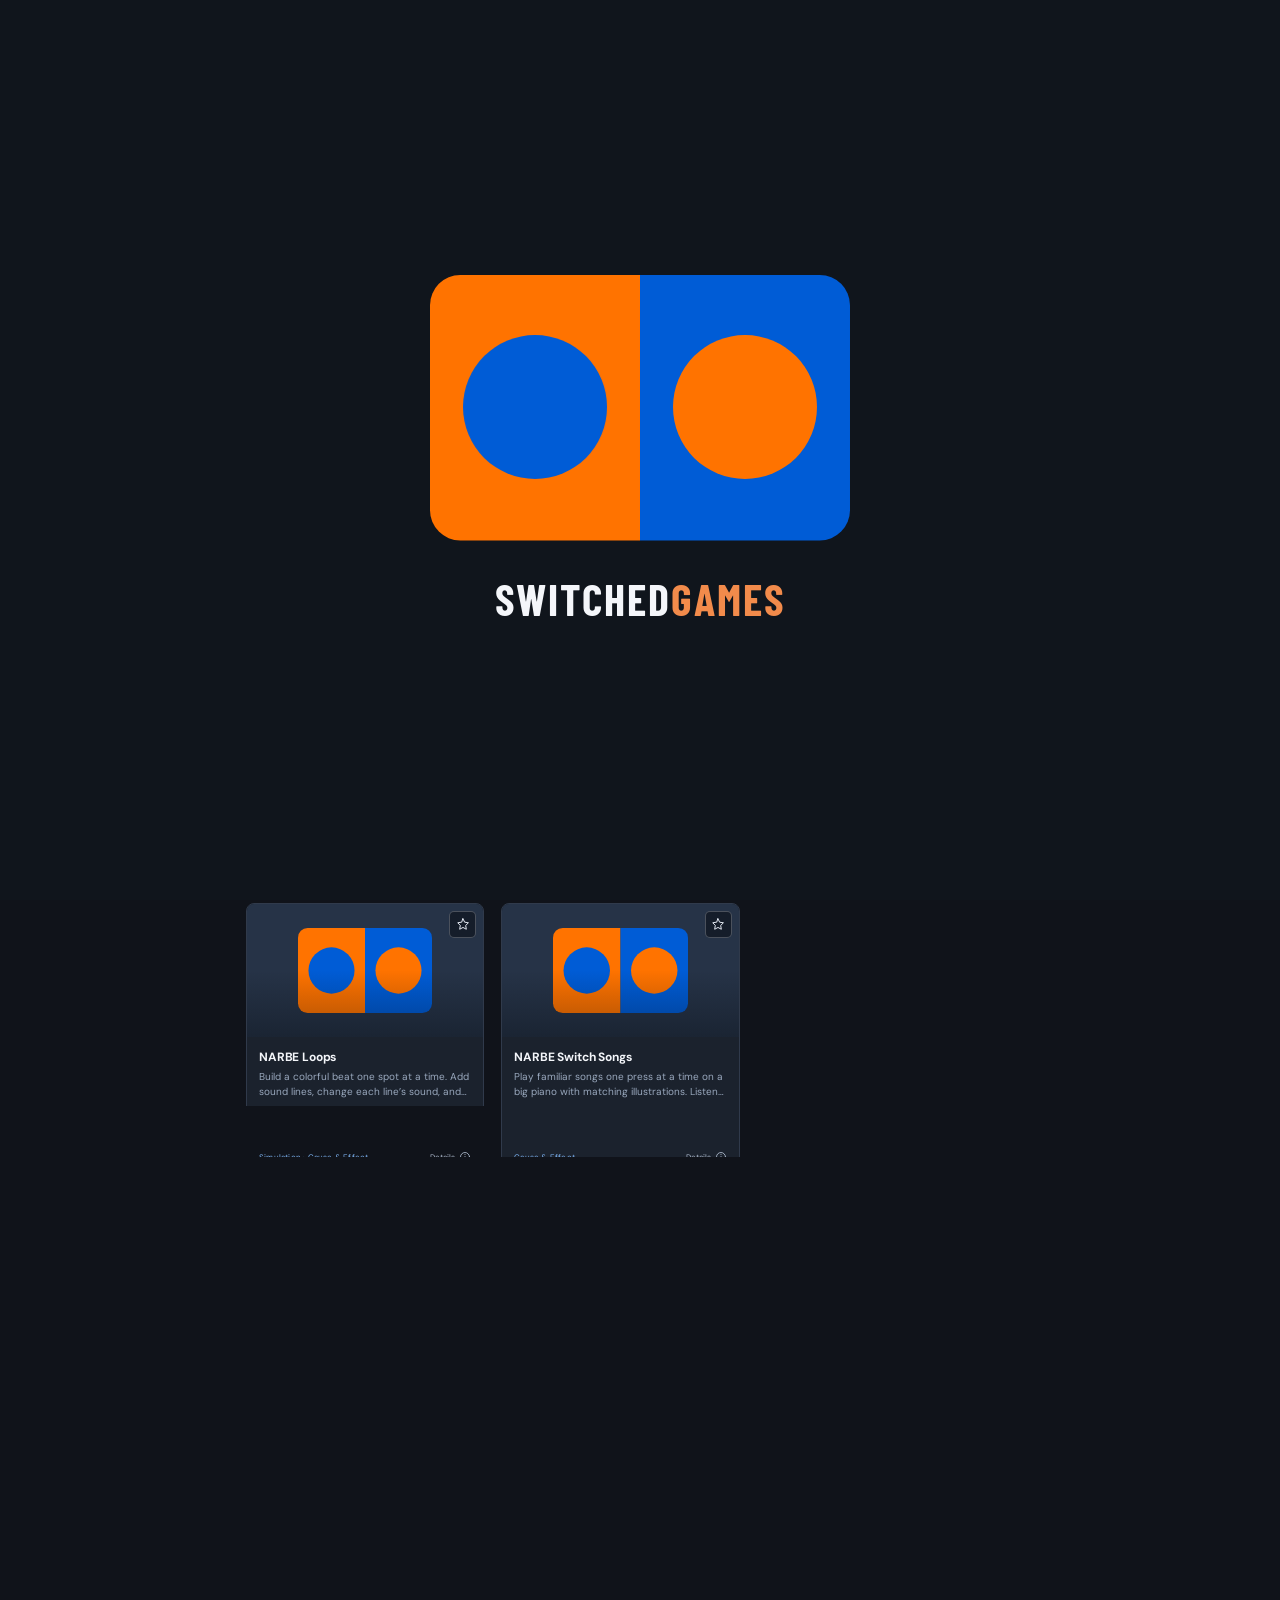
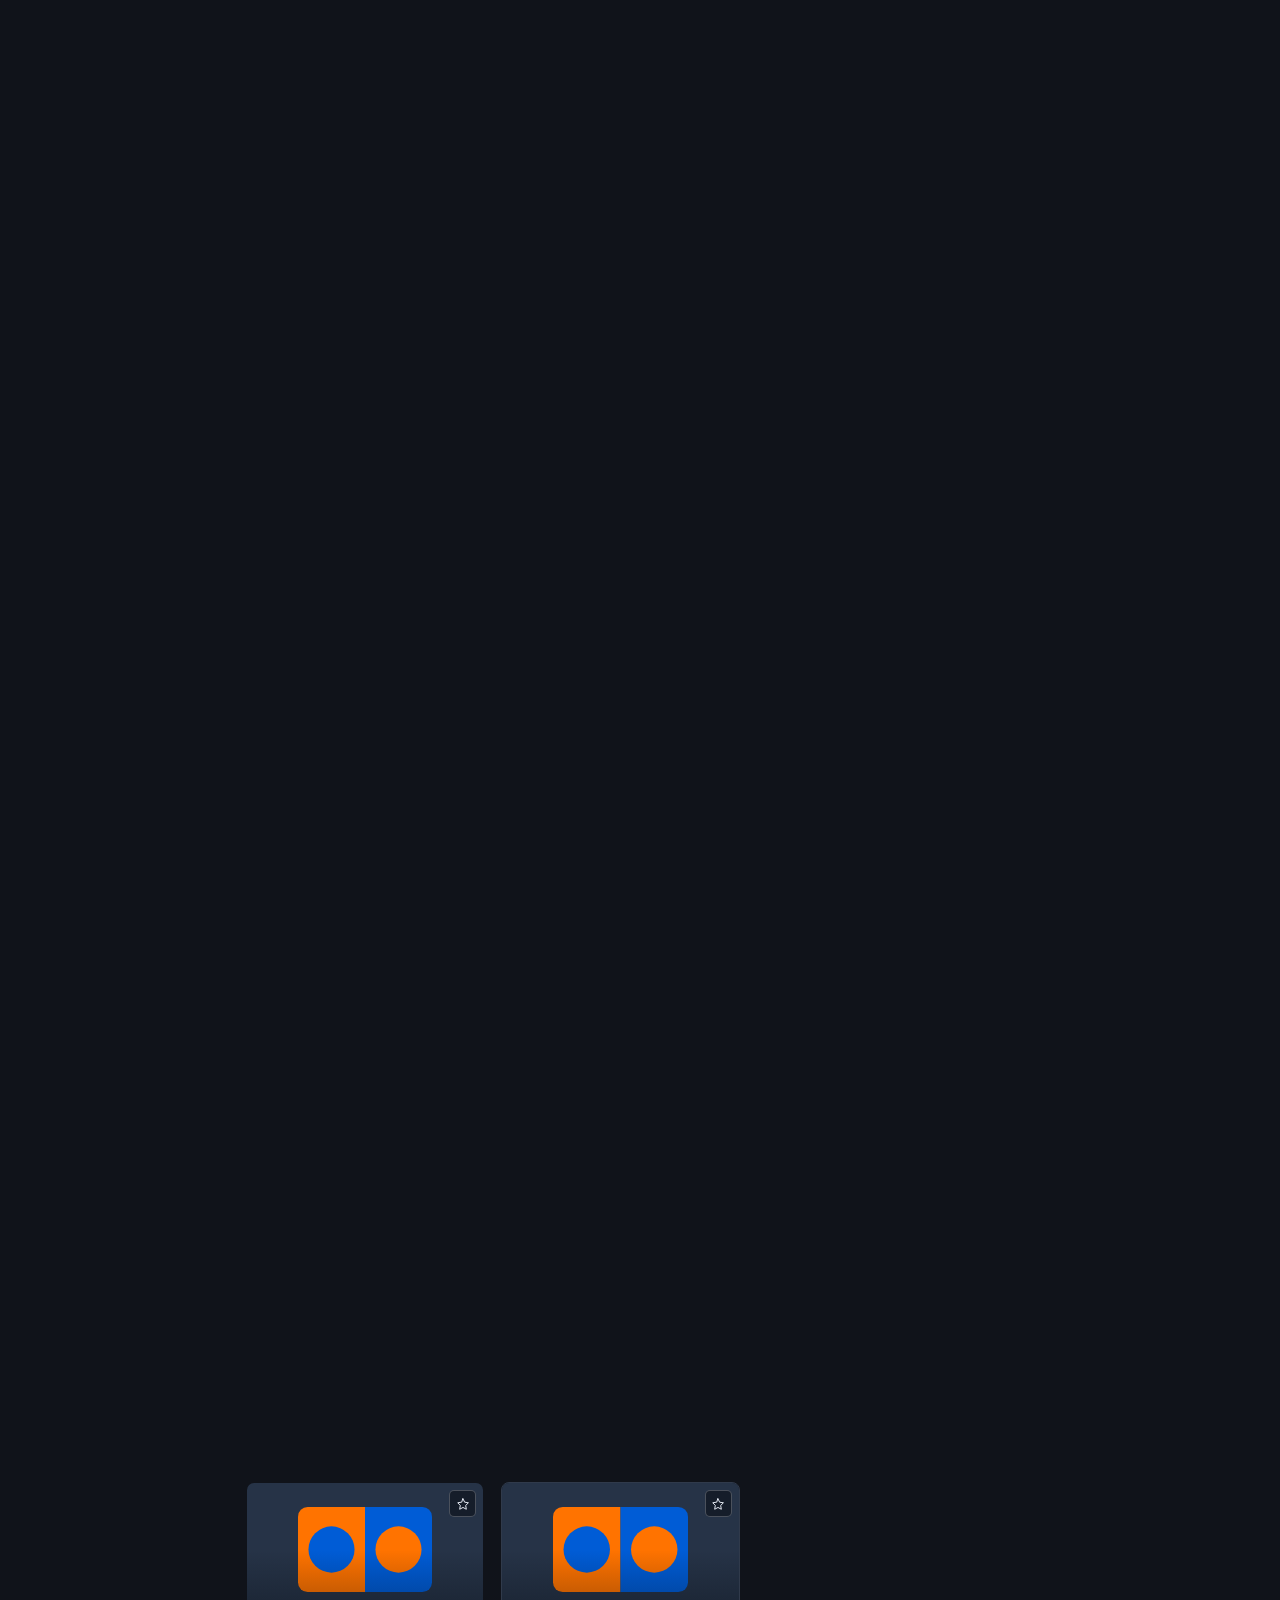
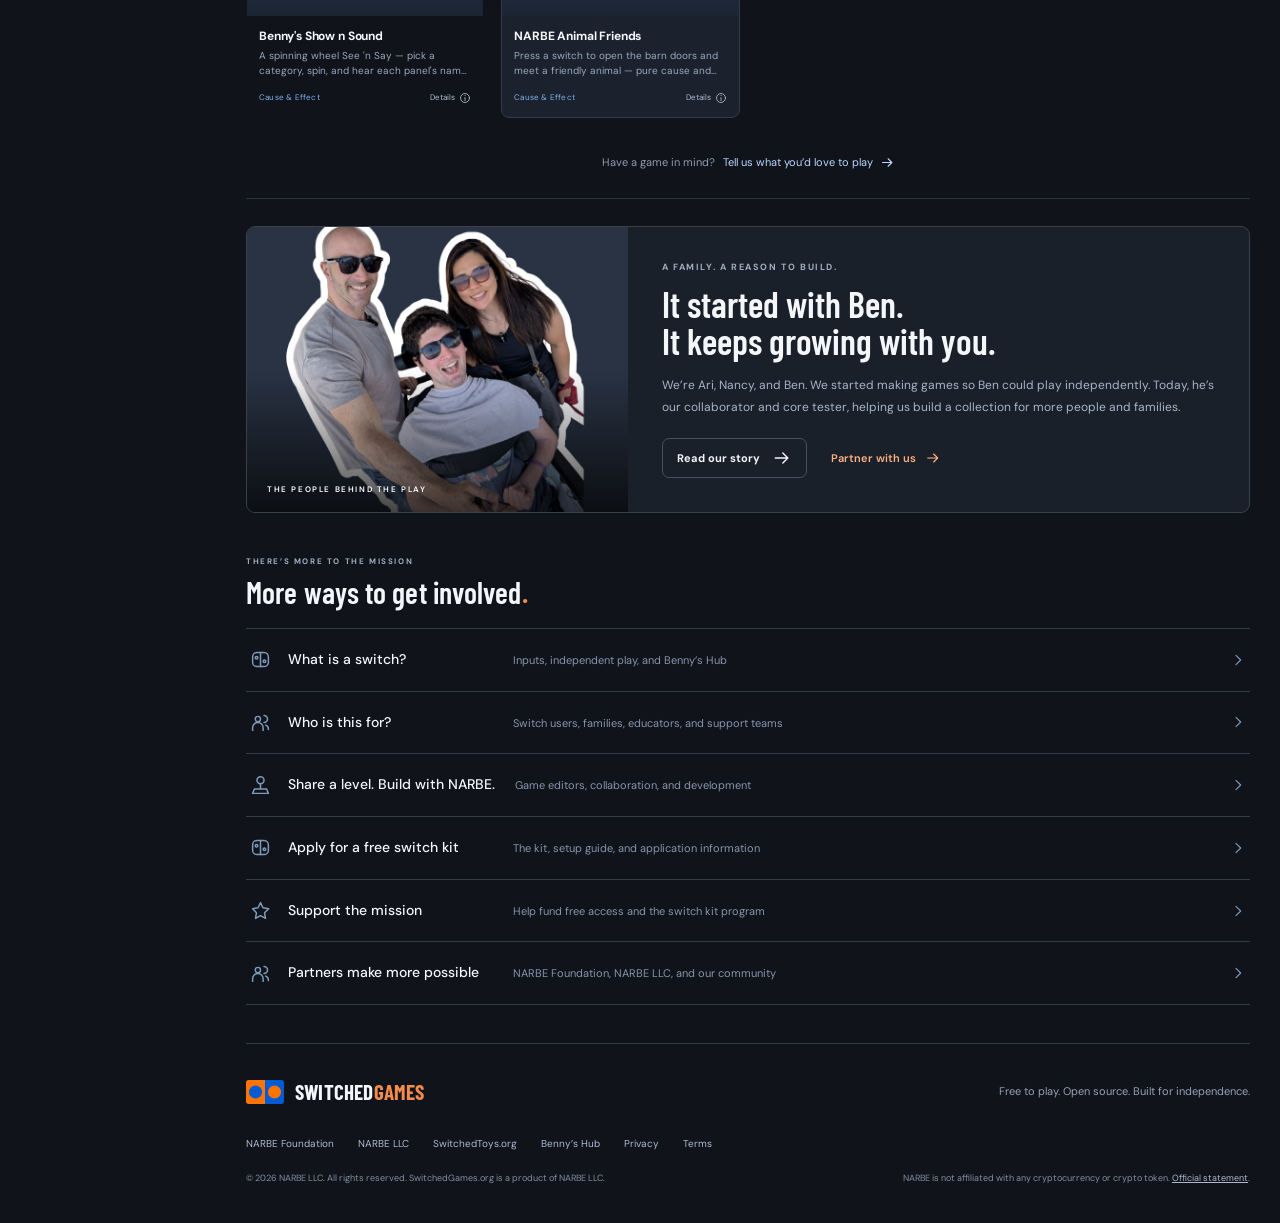
==== commit 6426b74d: "Robot Football: description mentions the live commentary Card text and Details/search description (k" ====
--- a/index.html
+++ b/index.html
@@ -164,7 +164,7 @@
 <article class="game-card" data-game-id="BENNYSFISHMYSTERY"><a class="game-art" href="https://narbehouse.github.io/bennyshub/apps/games/BENNYSFISHMYSTERY/index.html" target="_blank" rel="noopener" data-play="BENNYSFISHMYSTERY" aria-label="Play Benny's Fish Mystery"><img src="https://narbehouse.github.io/bennyshub/images/games/bennysfishmystery.png" alt="Benny's Fish Mystery" width="480" height="270" loading="eager"><span class="art-play"><svg class="icon" aria-hidden="true"><use href="#i-play"/></svg></span></a><button class="favorite-button" data-favorite="BENNYSFISHMYSTERY" aria-pressed="false" aria-label="Save Benny's Fish Mystery to favorites"><svg class="icon" aria-hidden="true"><use href="#i-star"/></svg></button><div class="game-card-body"><h3><a href="https://narbehouse.github.io/bennyshub/apps/games/BENNYSFISHMYSTERY/index.html" data-play="BENNYSFISHMYSTERY" target="_blank" rel="noopener">Benny's Fish Mystery</a></h3><p class="game-description">Tag fish for Walt's research station and work out what is in the middle of the lake.</p><div class="game-card-footer"><span class="game-category">Sports</span><button class="detail-button" data-details="BENNYSFISHMYSTERY" aria-label="About Benny's Fish Mystery">Details <svg class="icon" aria-hidden="true"><use href="#i-info"/></svg></button></div></div></article>
 <article class="game-card" data-game-id="BENNYSBASEBALL2"><a class="game-art" href="https://narbehouse.github.io/bennyshub/apps/games/BENNYSBASEBALL2/index.html" target="_blank" rel="noopener" data-play="BENNYSBASEBALL2" aria-label="Play Benny's Baseball"><img src="https://narbehouse.github.io/bennyshub/images/games/bennysbaseball.png?v=057ec50ddf48" alt="Benny's Baseball" width="480" height="270" loading="eager"><span class="art-play"><svg class="icon" aria-hidden="true"><use href="#i-play"/></svg></span></a><button class="favorite-button" data-favorite="BENNYSBASEBALL2" aria-pressed="false" aria-label="Save Benny's Baseball to favorites"><svg class="icon" aria-hidden="true"><use href="#i-star"/></svg></button><div class="game-card-body"><h3><a href="https://narbehouse.github.io/bennyshub/apps/games/BENNYSBASEBALL2/index.html" data-play="BENNYSBASEBALL2" target="_blank" rel="noopener">Benny's Baseball</a></h3><p class="game-description">Make choices and play a full season of baseball. No reactions needed.</p><div class="game-card-footer"><span class="game-category">Sports</span><button class="detail-button" data-details="BENNYSBASEBALL2" aria-label="About Benny's Baseball">Details <svg class="icon" aria-hidden="true"><use href="#i-info"/></svg></button></div></div></article>
 <article class="game-card" data-game-id="BENNYSFOOTBALL"><a class="game-art" href="https://narbehouse.github.io/bennyshub/apps/games/BENNYSFOOTBALL/index.html" target="_blank" rel="noopener" data-play="BENNYSFOOTBALL" aria-label="Play Benny's Football"><img src="https://narbehouse.github.io/bennyshub/images/games/bennysfootball.png" alt="Benny's Football" width="480" height="270" loading="eager"><span class="art-play"><svg class="icon" aria-hidden="true"><use href="#i-play"/></svg></span></a><button class="favorite-button" data-favorite="BENNYSFOOTBALL" aria-pressed="false" aria-label="Save Benny's Football to favorites"><svg class="icon" aria-hidden="true"><use href="#i-star"/></svg></button><div class="game-card-body"><h3><a href="https://narbehouse.github.io/bennyshub/apps/games/BENNYSFOOTBALL/index.html" data-play="BENNYSFOOTBALL" target="_blank" rel="noopener">Benny's Football</a></h3><p class="game-description">Call plays and lead your team through a full 16-game season, now with 3D player models on the field.</p><div class="game-card-footer"><span class="game-category">Sports</span><button class="detail-button" data-details="BENNYSFOOTBALL" aria-label="About Benny's Football">Details <svg class="icon" aria-hidden="true"><use href="#i-info"/></svg></button></div><p class="game-card-credit">In collaboration with: <a href="https://github.com/elliottdehn" target="_blank" rel="noopener">Elliott Dehnbostel</a></p></div></article>
-<article class="game-card" data-game-id="ROBOTFOOTBALL"><a class="game-art" href="https://narbehouse.github.io/bennyshub/apps/games/ROBOTFOOTBALL/index.html" target="_blank" rel="noopener" data-play="ROBOTFOOTBALL" aria-label="Play Robot Football"><img src="https://narbehouse.github.io/bennyshub/images/games/robotfootball.png" alt="Robot Football" width="480" height="270" loading="eager"><span class="art-play"><svg class="icon" aria-hidden="true"><use href="#i-play"/></svg></span></a><button class="favorite-button" data-favorite="ROBOTFOOTBALL" aria-pressed="false" aria-label="Save Robot Football to favorites"><svg class="icon" aria-hidden="true"><use href="#i-star"/></svg></button><div class="game-card-body"><h3><a href="https://narbehouse.github.io/bennyshub/apps/games/ROBOTFOOTBALL/index.html" data-play="ROBOTFOOTBALL" target="_blank" rel="noopener">Robot Football</a></h3><p class="game-description">Call plays, pass, run and defend with 3D robot teams. Play a 16-game season, exhibition or practice with one or two switches.</p><div class="game-card-footer"><span class="game-category">Sports</span><button class="detail-button" data-details="ROBOTFOOTBALL" aria-label="About Robot Football">Details <svg class="icon" aria-hidden="true"><use href="#i-info"/></svg></button></div></div></article>
+<article class="game-card" data-game-id="ROBOTFOOTBALL"><a class="game-art" href="https://narbehouse.github.io/bennyshub/apps/games/ROBOTFOOTBALL/index.html" target="_blank" rel="noopener" data-play="ROBOTFOOTBALL" aria-label="Play Robot Football"><img src="https://narbehouse.github.io/bennyshub/images/games/robotfootball.png" alt="Robot Football" width="480" height="270" loading="eager"><span class="art-play"><svg class="icon" aria-hidden="true"><use href="#i-play"/></svg></span></a><button class="favorite-button" data-favorite="ROBOTFOOTBALL" aria-pressed="false" aria-label="Save Robot Football to favorites"><svg class="icon" aria-hidden="true"><use href="#i-star"/></svg></button><div class="game-card-body"><h3><a href="https://narbehouse.github.io/bennyshub/apps/games/ROBOTFOOTBALL/index.html" data-play="ROBOTFOOTBALL" target="_blank" rel="noopener">Robot Football</a></h3><p class="game-description">Call plays, pass, run and defend with 3D robot teams while live commentators call the action. Season, exhibition or practice, one or two switches.</p><div class="game-card-footer"><span class="game-category">Sports</span><button class="detail-button" data-details="ROBOTFOOTBALL" aria-label="About Robot Football">Details <svg class="icon" aria-hidden="true"><use href="#i-info"/></svg></button></div></div></article>
 <article class="game-card" data-game-id="BENNYSBASKETBALLSHOOTER"><a class="game-art" href="https://narbehouse.github.io/bennyshub/apps/games/BENNYSBASKETBALLSHOOTER/index.html" target="_blank" rel="noopener" data-play="BENNYSBASKETBALLSHOOTER" aria-label="Play Benny's Basketball Shooter"><img src="https://narbehouse.github.io/bennyshub/images/games/bennysbasketball.png" alt="Benny's Basketball Shooter" width="480" height="270" loading="eager"><span class="art-play"><svg class="icon" aria-hidden="true"><use href="#i-play"/></svg></span></a><button class="favorite-button" data-favorite="BENNYSBASKETBALLSHOOTER" aria-pressed="false" aria-label="Save Benny's Basketball Shooter to favorites"><svg class="icon" aria-hidden="true"><use href="#i-star"/></svg></button><div class="game-card-body"><h3><a href="https://narbehouse.github.io/bennyshub/apps/games/BENNYSBASKETBALLSHOOTER/index.html" data-play="BENNYSBASKETBALLSHOOTER" target="_blank" rel="noopener">Benny's Basketball Shooter</a></h3><p class="game-description">Shoot for a high score in a packed arena, or play 2-player HORSE.</p><div class="game-card-footer"><span class="game-category">Sports</span><button class="detail-button" data-details="BENNYSBASKETBALLSHOOTER" aria-label="About Benny's Basketball Shooter">Details <svg class="icon" aria-hidden="true"><use href="#i-info"/></svg></button></div></div></article>
 <article class="game-card" data-game-id="BENNYSBOWLING"><a class="game-art" href="https://narbehouse.github.io/bennyshub/apps/games/BENNYSBOWLING/index.html" target="_blank" rel="noopener" data-play="BENNYSBOWLING" aria-label="Play Benny's Bowling"><img src="https://narbehouse.github.io/bennyshub/images/games/bennysbowling.png" alt="Benny's Bowling" width="480" height="270" loading="eager"><span class="art-play"><svg class="icon" aria-hidden="true"><use href="#i-play"/></svg></span></a><button class="favorite-button" data-favorite="BENNYSBOWLING" aria-pressed="false" aria-label="Save Benny's Bowling to favorites"><svg class="icon" aria-hidden="true"><use href="#i-star"/></svg></button><div class="game-card-body"><h3><a href="https://narbehouse.github.io/bennyshub/apps/games/BENNYSBOWLING/index.html" data-play="BENNYSBOWLING" target="_blank" rel="noopener">Benny's Bowling</a></h3><p class="game-description">Physics-based bowling for up to 4 players, with cues to aim by ear.</p><div class="game-card-footer"><span class="game-category">Sports</span><button class="detail-button" data-details="BENNYSBOWLING" aria-label="About Benny's Bowling">Details <svg class="icon" aria-hidden="true"><use href="#i-info"/></svg></button></div></div></article>
 <article class="game-card" data-game-id="NARBEMINIGOLF"><a class="game-art" href="https://narbehouse.github.io/bennyshub/apps/games/NARBEMINIGOLF/index.html" target="_blank" rel="noopener" data-play="NARBEMINIGOLF" aria-label="Play NARBE Mini Golf"><img src="https://narbehouse.github.io/bennyshub/images/games/narbeminigolf.png" alt="NARBE Mini Golf" width="480" height="270" loading="lazy"><span class="art-play"><svg class="icon" aria-hidden="true"><use href="#i-play"/></svg></span></a><button class="favorite-button" data-favorite="NARBEMINIGOLF" aria-pressed="false" aria-label="Save NARBE Mini Golf to favorites"><svg class="icon" aria-hidden="true"><use href="#i-star"/></svg></button><div class="game-card-body"><h3><a href="https://narbehouse.github.io/bennyshub/apps/games/NARBEMINIGOLF/index.html" data-play="NARBEMINIGOLF" target="_blank" rel="noopener">NARBE Mini Golf</a></h3><p class="game-description">3D mini golf for up to 4 players across three themed 18-hole courses (54 holes), with longer winding layouts, cinematic cameras and a Course Creator.</p><div class="game-card-footer"><span class="game-category">Sports</span><button class="detail-button" data-details="NARBEMINIGOLF" aria-label="About NARBE Mini Golf">Details <svg class="icon" aria-hidden="true"><use href="#i-info"/></svg></button></div></div></article>
@@ -365,6 +365,6 @@
   <div class="dialog-body"><p class="eyebrow" id="dialog-category"></p><h2 id="dialog-title"></h2><p id="dialog-description"></p><p id="dialog-note" class="concept-note"></p><p id="dialog-credit" class="credit"></p><a id="dialog-play" class="button" target="_blank" rel="noopener">Play this game <svg class="icon"><use href="#i-external"/></svg></a><p class="dialog-hub-note">For a fully switch-navigable arcade, <a href="https://narbehouse.github.io/bennyshub" target="_blank" rel="noopener">open Benny’s Hub</a>.</p></div>
 </dialog>
 <p class="sr-only" id="action-status" role="status"></p>
-<script type="application/json" id="game-data">[{"id":"NARBESPACEEXPLORER","added":"2026-11-20","title":"NARBE Space Explorer","description":"Fly your own spaceship through a universe that never ends: galaxies, stars, planets and moons, all different. No score or timer.","categories":["simulation","cause-effect"],"url":"https://narbehouse.github.io/bennyshub/apps/games/NARBESPACEEXPLORER/index.html","image":"https://narbehouse.github.io/bennyshub/images/games/narbespaceexplorer.png?v=c43395643170","note":"The ship flies itself: steer, or choose Next Stop to head somewhere new. Go into orbit, fly low over the surface, scan wacky creatures, visit moons, meet aliens who call to say hello (or tell you to go away), and warp to a whole new galaxy. Explore System shows the whole solar system from above, each world lighting up as the scan reaches it. Everywhere you go is saved in your logbook with a picture.","credit":"","concept":false,"multiplayer":false,"editor":false},{"id":"BENSFOODCOURT","added":"2026-11-18","title":"Ben's Food Court","description":"Run the counters of a cartoon mall food court. Customers walk up and order, and you make each order one step at a time, one choice per step. Plays with one or two switches.","categories":["simulation"],"url":"https://narbehouse.github.io/bens-food-court/","image":"https://narbehouse.github.io/bennyshub/images/games/bensfoodcourt.png?v=f317f620a59d","note":"Seven restaurants round a mall food court: a burger bar, a pizza parlor, a smoothie shack, a cafe, burritos, sushi and an ice cream emporium. Talking customers order, the ingredients come to you one step at a time, and the customer says what they think. Earn stars to open more of the court. The first time you visit each one, Mitch the manager offers to walk you through an order.","credit":"","concept":false,"multiplayer":false,"editor":false},{"id":"NARBEBUILDNRIDE","added":"2026-11-17","title":"NARBE Build n Ride","description":"Ride a toy steam train through farms, mountains and a city at night, or build your own track one piece at a time. No score or timer.","categories":["simulation","cause-effect"],"url":"https://narbehouse.github.io/bennyshub/apps/games/NARBEBUILDNRIDE/index.html","image":"https://narbehouse.github.io/bennyshub/images/games/narbebuildnride.png?v=f7cfebf580ea","note":"Six train rides, from farms and a mountain pass to snowy forests and a city at night, with stations, deer, balloons and fireworks along the way. Build your own track a piece at a time: bridges, tunnels and stations happen by themselves, and Connect brings it home so you can ride it. Quick Build lays a ready-made track one press at a time.","credit":"","concept":false,"multiplayer":false,"editor":false},{"id":"NARBEBUILDNBASH","added":"2026-11-05","title":"NARBE Build n Bash","description":"Build it up block by block, then knock it down with a wrecking ball, a T. rex or a big sneeze. Twelve builds in twelve worlds, with no score or timer.","categories":["cause-effect"],"url":"https://narbehouse.github.io/bennyshub/apps/games/NARBEBUILDNBASH/index.html","image":"https://narbehouse.github.io/bennyshub/images/games/narbebuildnbash.png?v=344ee74e0df0","note":"Twelve builds from a tiny house to a space station, each in its own world. Destroy any time; big builds come down in chunks. Ten surprise destroyers include a wrecking ball, a T. rex, a tornado and a big sneeze.","credit":"","concept":false,"multiplayer":false,"editor":false},{"id":"NARBELOOPS","added":"2026-10-25","title":"NARBE Loops","description":"Build a colorful beat one spot at a time. Add sound lines, change each line’s sound, and save loop templates to reopen. Play with switches, a mouse or touch.","categories":["simulation","cause-effect"],"url":"https://narbehouse.github.io/bennyshub/apps/games/NARBELOOPS/index.html","image":"https://narbehouse.github.io/bennyshub/images/games/narbeloops-gameplay.webp","note":"","credit":"","concept":false,"multiplayer":false,"editor":false},{"id":"NARBESWITCHSONGS","added":"2026-10-25","title":"NARBE Switch Songs","description":"Play familiar songs one press at a time on a big piano with matching illustrations. Listen to a song or explore Free Play, with no score or timer.","categories":["cause-effect"],"url":"https://narbehouse.github.io/bennyshub/apps/games/NARBESWITCHSONGS/index.html","image":"https://narbehouse.github.io/bennyshub/images/games/narbeswitchsongs-gameplay.webp","note":"","credit":"","concept":false,"multiplayer":false,"editor":false},{"id":"NARBESWITCHSTORIES","added":"2026-10-22","title":"Switch Stories","description":"Read illustrated stories at your own pace, and press a switch to bring each page to life. Includes read-aloud, adjustable text and high-contrast views.","categories":["cause-effect"],"image":"https://narbehouse.github.io/bennyshub/images/games/switchstories.png?v=0dcf06e09e0e","note":"Three stories to explore: Froggy Family Goes to Cape Cod, Rocky Says Hello and Lily Loves Books. Choose by interest or reading support.","credit":"Includes a <a href=\"https://www.letsreadasia.org/\" target=\"_blank\" rel=\"noopener\">Let’s Read</a> adaptation · <a href=\"https://creativecommons.org/licenses/by-nc/4.0/\" target=\"_blank\" rel=\"noopener\">CC BY-NC 4.0</a> · Full credits in game.<br><br>Froggy Family Goes to Cape Cod is adapted from Froggy Family Goes to Cape Samila. © 2025 The Asia Foundation – Let’s Read. Illustrations: Vipavi Chakajsongsak. Editor: Rapeephan Pattanavech. Contributors: John Viano and Peeriya Pongsarigun. English translation: Wendy Xiao. Title, text and artwork adapted; switch animations added. The adapted book content and artwork are licensed under CC BY-NC 4.0.","concept":false,"multiplayer":false,"editor":false,"url":"https://narbehouse.github.io/switch-stories/"},{"id":"NARBEGLOWPOP","added":"2026-10-22","title":"Glow Pop","description":"Pop a glowing ball, ladybug or bee into colorful sparkles with a switch, key or tap. Choose colors, sizes and sounds, with no score or timer.","categories":["cause-effect"],"image":"https://narbehouse.github.io/bennyshub/images/games/glowpop.png?v=ab6c0e738f46","note":"Every Press, Build Up and Wait for It offer three ways to play. Includes adjustable colors, size, outlines, sound, and hold-to-pause or scan-to-pause controls.","credit":"","concept":false,"multiplayer":false,"editor":false,"url":"https://narbehouse.github.io/bennyshub/apps/games/NARBEGLOWPOP/index.html"},{"id":"BENNYSSPHERESPLASH","added":"2026-10-17","url":"https://narbehouse.github.io/bennyshub/apps/games/BENNYSSPHERESPLASH/index.html","title":"Benny's Sphere Splash","description":"Lead a team of six through an underwater match. Play stops for every choice, with special moves and a full broadcast crew.","categories":["sports","strategy"],"image":"https://narbehouse.github.io/bennyshub/images/games/bennyspheresplash-20261017.png","note":"Choose passes, shots, special moves and defense at your own pace. Quick Game is available; season modes are still in development.","credit":"Created by Bryan R. (Ben’s other big brother), working in collaboration with NARBE LLC.","concept":false,"multiplayer":false,"editor":false},{"id":"CHASINGRAINBOWS","added":"2026-10-17","url":"https://narbehouse.github.io/bennyshub/apps/games/CHASINGRAINBOWS/index.html","title":"Chasing Rainbows","description":"Build a rainbow in Inclusive Imagination®’s weather card game. Play four modes with one or two switches, against the computer or sharing the switch with family.","categories":["strategy"],"image":"https://narbehouse.github.io/bennyshub/images/games/chasingrainbows.png","note":"Chasing Rainbows Full and Lite, and Rainbow Race Full and Lite. Spoken choices, no timed decisions, and local shared-screen play.","credit":"Chasing Rainbows ICG is a game by <a href=\"https://inclusiveimagination.co/\" target=\"_blank\" rel=\"noopener\">Inclusive Imagination®</a>.<br><br>Card Art by Adam M Botsford. Chasing Rainbows, its rules and card art are TM &amp; © 2026 Inclusive Imagination LLC.<br><br>Switch Access Edition by NARBE House, for Benny’s Hub.<br><br>Inclusive Imagination® Home: <a href=\"https://inclusiveimagination.co/\" target=\"_blank\" rel=\"noopener\">https://inclusiveimagination.co/</a><br>Inclusive Imagination® Social Handle: @inclusiveimagination","concept":false,"multiplayer":true,"editor":false},{"id":"NARBEPETPALS","added":"2026-10-13","url":"https://narbehouse.github.io/bennyshub/apps/games/NARBEPETPALS/index.html","title":"NARBE Pet Pals","description":"Adopt a puppy or kitten, care for your pet, and unlock outfits, tricks and adventures with two switches.","categories":["simulation"],"image":"https://narbehouse.github.io/bennyshub/images/games/narbepetpals.png","note":"","credit":"","concept":false,"multiplayer":false,"editor":false},{"id":"NARBEMAGICBUTTON","added":"2026-10-13","url":"https://narbehouse.github.io/bennyshub/apps/games/NARBEMAGICBUTTON/index.html","title":"NARBE Magic Button","description":"Press a switch to launch fireworks, blow bubbles or grow flowers. No score, no timer, nothing to lose.","categories":["cause-effect"],"image":"https://narbehouse.github.io/bennyshub/images/games/narbemagicbutton.png?v=c6b1f7acfaf0","note":"","credit":"","concept":false,"multiplayer":false,"editor":false},{"id":"NARBEKART","added":"2026-09-29","url":"https://narbehouse.github.io/bennyshub/apps/games/NARBEKART/index.html","title":"NARBE Racer","description":"Race through Grand Prix cups, single races, and time trials with one or two switches — or race a friend with one switch each.","categories":["sports","arcade"],"image":"https://narbehouse.github.io/bennyshub/images/games/narberacer.png","note":"","credit":"","concept":false,"multiplayer":true,"editor":false},{"id":"BENNYSBALLISTA","added":"2026-09-25","url":"https://narbehouse.github.io/bennyshub/apps/games/BENNYSBALLISTA/index.html","title":"Benny's Ballista","description":"Topple castles in three story campaigns, or create your own castles and full campaigns in the Castle Workshop. Build, play and share adventures with custom stories and goals.","categories":["strategy","arcade"],"image":"https://narbehouse.github.io/bennyshub/images/games/bennysballista.png","note":"A new concept for one- and two-switch play, with Auto Scan target aiming and a choice of aiming styles.","credit":"","concept":false,"multiplayer":false,"editor":true},{"id":"BENNYSFISHMYSTERY","added":"2026-09-07","url":"https://narbehouse.github.io/bennyshub/apps/games/BENNYSFISHMYSTERY/index.html","title":"Benny's Fish Mystery","description":"Tag fish for Walt's research station and work out what is in the middle of the lake.","categories":["sports","strategy"],"image":"https://narbehouse.github.io/bennyshub/images/games/bennysfishmystery.png","note":"A pilot game exploring how a fishing adventure can work with one- and two-switch access. Still in development, with more improvements to come.","credit":"","concept":false,"multiplayer":false,"editor":false},{"id":"BENNYSBASEBALL2","added":"2026-07-10","url":"https://narbehouse.github.io/bennyshub/apps/games/BENNYSBASEBALL2/index.html","title":"Benny's Baseball","description":"Make choices and play a full season of baseball. No reactions needed.","categories":["sports"],"image":"https://narbehouse.github.io/bennyshub/images/games/bennysbaseball.png?v=057ec50ddf48","note":"","credit":"","concept":false,"multiplayer":false,"editor":false},{"id":"BENNYSFOOTBALL","added":"2026-06-05","url":"https://narbehouse.github.io/bennyshub/apps/games/BENNYSFOOTBALL/index.html","title":"Benny's Football","description":"Call plays and lead your team through a full 16-game season, now with 3D player models on the field.","categories":["sports"],"image":"https://narbehouse.github.io/bennyshub/images/games/bennysfootball.png","note":"","credit":"In collaboration with: <a href=\"https://github.com/elliottdehn\" target=\"_blank\" rel=\"noopener\">Elliott Dehnbostel</a>","concept":false,"multiplayer":false,"editor":false},{"id":"ROBOTFOOTBALL","added":"2026-09-30","url":"https://narbehouse.github.io/bennyshub/apps/games/ROBOTFOOTBALL/index.html","title":"Robot Football","description":"Call plays, pass, run and defend with 3D robot teams. Play a 16-game season, exhibition or practice with one or two switches.","categories":["sports"],"image":"https://narbehouse.github.io/bennyshub/images/games/robotfootball.png","note":"","credit":"","concept":false,"multiplayer":false,"editor":false},{"id":"BENNYSBASKETBALLSHOOTER","added":"2026-06-05","url":"https://narbehouse.github.io/bennyshub/apps/games/BENNYSBASKETBALLSHOOTER/index.html","title":"Benny's Basketball Shooter","description":"Shoot for a high score in a packed arena, or play 2-player HORSE.","categories":["sports"],"image":"https://narbehouse.github.io/bennyshub/images/games/bennysbasketball.png","note":"","credit":"","concept":false,"multiplayer":true,"editor":false},{"id":"BENNYSBOWLING","added":"2026-06-05","url":"https://narbehouse.github.io/bennyshub/apps/games/BENNYSBOWLING/index.html","title":"Benny's Bowling","description":"Physics-based bowling for up to 4 players, with cues to aim by ear.","categories":["sports"],"image":"https://narbehouse.github.io/bennyshub/images/games/bennysbowling.png","note":"","credit":"","concept":false,"multiplayer":true,"editor":false},{"id":"NARBEMINIGOLF","added":"2026-10-02","url":"https://narbehouse.github.io/bennyshub/apps/games/NARBEMINIGOLF/index.html","title":"NARBE Mini Golf","description":"3D mini golf for up to 4 players across three themed 18-hole courses (54 holes), with longer winding layouts, cinematic cameras and a Course Creator.","categories":["sports"],"image":"https://narbehouse.github.io/bennyshub/images/games/narbeminigolf.png","note":"","credit":"","concept":false,"multiplayer":true,"editor":true},{"id":"NARBEPICKLEBALL","added":"2026-10-07","url":"https://narbehouse.github.io/bennyshub/apps/games/NARBEPICKLEBALL/index.html","title":"NARBE Robot Pickleball","description":"Aim your serve, then rally robots with slow-motion or no-fail play.","categories":["sports"],"image":"https://narbehouse.github.io/bennyshub/images/games/narbe-pickleball-2026-10.png","note":"","credit":"In collaboration with <a href=\"https://www.southernct.edu/\" target=\"_blank\" rel=\"noopener\">SCSU</a> and student creator Lily Flack — redesigned and developed by NARBE","concept":false,"multiplayer":false,"editor":false},{"id":"BENNYSBATTLEBOATS","added":"2026-06-05","url":"https://narbehouse.github.io/bennyshub/apps/games/BENNYSBATTLEBOATS/index.html","title":"Benny's Battle Boats","description":"Classic Battleship — place your fleet and sink the enemy's ships.","categories":["strategy"],"image":"https://narbehouse.github.io/bennyshub/images/games/battleboats.png","note":"","credit":"","concept":false,"multiplayer":true,"editor":false},{"id":"BENNYSBUGBLASTER","added":"2026-06-05","url":"https://narbehouse.github.io/bennyshub/apps/games/BENNYSBUGBLASTER/index.html","title":"Benny's Bug Blaster","description":"Tower defense — squash bugs and upgrade your defenses to survive.","categories":["arcade"],"image":"https://narbehouse.github.io/bennyshub/images/games/bennysbugblaster.png","note":"","credit":"","concept":false,"multiplayer":false,"editor":false},{"id":"BENNYSPEGGLE","added":"2026-06-05","url":"https://narbehouse.github.io/bennyshub/apps/games/BENNYSPEGGLE/index.html","title":"Benny's P3GL Game","description":"Peggle-style peg blasting with a full campaign and level editor.","categories":["arcade"],"image":"https://narbehouse.github.io/bennyshub/images/games/bennyspeggle.png","note":"","credit":"","concept":false,"multiplayer":false,"editor":true},{"id":"BENNYSRACETRACKS","added":"2026-08-16","url":"https://narbehouse.github.io/bennyshub/apps/games/BENNYSRACETRACKS/index.html","title":"Benny's Race Tracks","description":"3D one-switch racing across 10 levels — arrows, sound, and speech call every turn, plus a no-fail Cruise mode.","categories":["arcade"],"image":"https://narbehouse.github.io/bennyshub/images/games/bennysracetrack.png","note":"","credit":"","concept":false,"multiplayer":false,"editor":false},{"id":"BENNYSSLOTMACHINE","added":"2026-06-05","url":"https://narbehouse.github.io/bennyshub/apps/games/BENNYSSLOTMACHINE/index.html","title":"Benny's Mega Slot","description":"Casino-style slot machine with multiple themes and bonus modes.","categories":["casino","cause-effect"],"image":"https://narbehouse.github.io/bennyshub/images/games/bennysslotmachine.png","note":"","credit":"","concept":false,"multiplayer":false,"editor":false},{"id":"BENNYSMATCHYMATCH","added":"2026-06-05","url":"https://narbehouse.github.io/bennyshub/apps/games/BENNYSMATCHYMATCH/index.html","title":"Benny's Matchy Match","description":"Memory matching with competitive modes and a built-in game editor.","categories":["puzzle"],"image":"https://narbehouse.github.io/bennyshub/images/games/bennysmatchymatch.png","note":"","credit":"","concept":false,"multiplayer":true,"editor":true},{"id":"BENNYSCHESSCHECKERS","added":"2026-06-05","url":"https://narbehouse.github.io/bennyshub/apps/games/BENNYSCHESSCHECKERS/index.html","title":"Benny's Chess & Checkers","description":"Classic Chess or Checkers vs the computer or a friend.","categories":["strategy"],"image":"https://narbehouse.github.io/bennyshub/images/games/bennyscheckers.png","note":"","credit":"","concept":false,"multiplayer":true,"editor":false},{"id":"BENNYSCONNECTFOUR","added":"2026-06-05","url":"https://narbehouse.github.io/bennyshub/apps/games/BENNYSCONNECTFOUR/index.html","title":"Benny's Connect Four","description":"Drop pieces and connect four in a row to win.","categories":["strategy"],"image":"https://narbehouse.github.io/bennyshub/images/games/connectfour.png","note":"","credit":"","concept":false,"multiplayer":true,"editor":false},{"id":"BENNYSTICTACTOE","added":"2026-06-05","url":"https://narbehouse.github.io/bennyshub/apps/games/BENNYSTICTACTOE/index.html","title":"Benny's Tic Tac Toe","description":"Classic Tic Tac Toe vs the computer or a friend.","categories":["strategy"],"image":"https://narbehouse.github.io/bennyshub/images/games/bennystictactoe.png","note":"","credit":"","concept":false,"multiplayer":true,"editor":false},{"id":"BENNYSDICE","added":"2026-06-05","url":"https://narbehouse.github.io/bennyshub/apps/games/BENNYSDICE/index.html","title":"Benny's Dice","description":"3D dice with Yarkle, Fahtzee, and Free Throw modes.","categories":["strategy"],"image":"https://narbehouse.github.io/bennyshub/images/games/bennysdice.png","note":"","credit":"","concept":false,"multiplayer":true,"editor":false},{"id":"BENNYSWORDJUMBLE","added":"2026-06-05","url":"https://narbehouse.github.io/bennyshub/apps/games/BENNYSWORDJUMBLE/index.html","title":"Benny's Word Jumble","description":"Rearrange the letters to solve the word puzzle and advance.","categories":["puzzle"],"image":"https://narbehouse.github.io/bennyshub/images/games/bennyswordjumble.png","note":"","credit":"","concept":false,"multiplayer":false,"editor":true},{"id":"ELOUISESWORDSEARCH","added":"2026-08-25","url":"https://narbehouse.github.io/bennyshub/apps/games/ELOUISESWORDSEARCH/index.html","title":"Elouise's Word Search","description":"Find hidden words in a letter grid with one or two switches — pick a row, pick a letter, then spin the aimer to point the way the word runs.","categories":["puzzle"],"image":"https://narbehouse.github.io/bennyshub/images/games/elouiseswordsearch.png","note":"","credit":"","concept":false,"multiplayer":false,"editor":true},{"id":"BENNYSAYS","added":"2026-06-05","url":"https://narbehouse.github.io/bennyshub/apps/games/BENNYSAYS/index.html","title":"Benny Says","description":"Simon Says memory game — match the growing sequence each round.","categories":["puzzle"],"image":"https://narbehouse.github.io/bennyshub/images/games/bennysays.png","note":"","credit":"","concept":false,"multiplayer":false,"editor":false},{"id":"TRIVIAMASTER","added":"2026-06-05","url":"https://narbehouse.github.io/bennyshub/apps/games/TRIVIAMASTER/index.html","title":"Trivia Master","description":"Build and play your own trivia games with pictures and video.","categories":["puzzle"],"image":"https://narbehouse.github.io/bennyshub/images/games/triviamaster.png","note":"","credit":"","concept":false,"multiplayer":false,"editor":true},{"id":"BENNYSSHOWNSOUND","added":"2026-08-16","url":"https://narbehouse.github.io/bennyshub/apps/games/BENNYSSHOWNSOUND/index.html","title":"Benny's Show n Sound","description":"A spinning wheel See 'n Say — pick a category, spin, and hear each panel's name and sound.","categories":["cause-effect"],"image":"https://narbehouse.github.io/bennyshub/images/games/shownsound.png","note":"","credit":"","concept":false,"multiplayer":false,"editor":true},{"id":"NARBEANIMALFRIENDS","added":"2026-09-05","url":"https://narbehouse.github.io/bennyshub/apps/games/NARBEANIMALFRIENDS/index.html","title":"NARBE Animal Friends","description":"Press a switch to open the barn doors and meet a friendly animal — pure cause and effect, no fail state.","categories":["cause-effect"],"image":"https://narbehouse.github.io/bennyshub/images/games/narbeanimalfriends.png","note":"","credit":"","concept":false,"multiplayer":false,"editor":false}]</script>
+<script type="application/json" id="game-data">[{"id":"NARBESPACEEXPLORER","added":"2026-11-20","title":"NARBE Space Explorer","description":"Fly your own spaceship through a universe that never ends: galaxies, stars, planets and moons, all different. No score or timer.","categories":["simulation","cause-effect"],"url":"https://narbehouse.github.io/bennyshub/apps/games/NARBESPACEEXPLORER/index.html","image":"https://narbehouse.github.io/bennyshub/images/games/narbespaceexplorer.png?v=c43395643170","note":"The ship flies itself: steer, or choose Next Stop to head somewhere new. Go into orbit, fly low over the surface, scan wacky creatures, visit moons, meet aliens who call to say hello (or tell you to go away), and warp to a whole new galaxy. Explore System shows the whole solar system from above, each world lighting up as the scan reaches it. Everywhere you go is saved in your logbook with a picture.","credit":"","concept":false,"multiplayer":false,"editor":false},{"id":"BENSFOODCOURT","added":"2026-11-18","title":"Ben's Food Court","description":"Run the counters of a cartoon mall food court. Customers walk up and order, and you make each order one step at a time, one choice per step. Plays with one or two switches.","categories":["simulation"],"url":"https://narbehouse.github.io/bens-food-court/","image":"https://narbehouse.github.io/bennyshub/images/games/bensfoodcourt.png?v=f317f620a59d","note":"Seven restaurants round a mall food court: a burger bar, a pizza parlor, a smoothie shack, a cafe, burritos, sushi and an ice cream emporium. Talking customers order, the ingredients come to you one step at a time, and the customer says what they think. Earn stars to open more of the court. The first time you visit each one, Mitch the manager offers to walk you through an order.","credit":"","concept":false,"multiplayer":false,"editor":false},{"id":"NARBEBUILDNRIDE","added":"2026-11-17","title":"NARBE Build n Ride","description":"Ride a toy steam train through farms, mountains and a city at night, or build your own track one piece at a time. No score or timer.","categories":["simulation","cause-effect"],"url":"https://narbehouse.github.io/bennyshub/apps/games/NARBEBUILDNRIDE/index.html","image":"https://narbehouse.github.io/bennyshub/images/games/narbebuildnride.png?v=f7cfebf580ea","note":"Six train rides, from farms and a mountain pass to snowy forests and a city at night, with stations, deer, balloons and fireworks along the way. Build your own track a piece at a time: bridges, tunnels and stations happen by themselves, and Connect brings it home so you can ride it. Quick Build lays a ready-made track one press at a time.","credit":"","concept":false,"multiplayer":false,"editor":false},{"id":"NARBEBUILDNBASH","added":"2026-11-05","title":"NARBE Build n Bash","description":"Build it up block by block, then knock it down with a wrecking ball, a T. rex or a big sneeze. Twelve builds in twelve worlds, with no score or timer.","categories":["cause-effect"],"url":"https://narbehouse.github.io/bennyshub/apps/games/NARBEBUILDNBASH/index.html","image":"https://narbehouse.github.io/bennyshub/images/games/narbebuildnbash.png?v=344ee74e0df0","note":"Twelve builds from a tiny house to a space station, each in its own world. Destroy any time; big builds come down in chunks. Ten surprise destroyers include a wrecking ball, a T. rex, a tornado and a big sneeze.","credit":"","concept":false,"multiplayer":false,"editor":false},{"id":"NARBELOOPS","added":"2026-10-25","title":"NARBE Loops","description":"Build a colorful beat one spot at a time. Add sound lines, change each line’s sound, and save loop templates to reopen. Play with switches, a mouse or touch.","categories":["simulation","cause-effect"],"url":"https://narbehouse.github.io/bennyshub/apps/games/NARBELOOPS/index.html","image":"https://narbehouse.github.io/bennyshub/images/games/narbeloops-gameplay.webp","note":"","credit":"","concept":false,"multiplayer":false,"editor":false},{"id":"NARBESWITCHSONGS","added":"2026-10-25","title":"NARBE Switch Songs","description":"Play familiar songs one press at a time on a big piano with matching illustrations. Listen to a song or explore Free Play, with no score or timer.","categories":["cause-effect"],"url":"https://narbehouse.github.io/bennyshub/apps/games/NARBESWITCHSONGS/index.html","image":"https://narbehouse.github.io/bennyshub/images/games/narbeswitchsongs-gameplay.webp","note":"","credit":"","concept":false,"multiplayer":false,"editor":false},{"id":"NARBESWITCHSTORIES","added":"2026-10-22","title":"Switch Stories","description":"Read illustrated stories at your own pace, and press a switch to bring each page to life. Includes read-aloud, adjustable text and high-contrast views.","categories":["cause-effect"],"image":"https://narbehouse.github.io/bennyshub/images/games/switchstories.png?v=0dcf06e09e0e","note":"Three stories to explore: Froggy Family Goes to Cape Cod, Rocky Says Hello and Lily Loves Books. Choose by interest or reading support.","credit":"Includes a <a href=\"https://www.letsreadasia.org/\" target=\"_blank\" rel=\"noopener\">Let’s Read</a> adaptation · <a href=\"https://creativecommons.org/licenses/by-nc/4.0/\" target=\"_blank\" rel=\"noopener\">CC BY-NC 4.0</a> · Full credits in game.<br><br>Froggy Family Goes to Cape Cod is adapted from Froggy Family Goes to Cape Samila. © 2025 The Asia Foundation – Let’s Read. Illustrations: Vipavi Chakajsongsak. Editor: Rapeephan Pattanavech. Contributors: John Viano and Peeriya Pongsarigun. English translation: Wendy Xiao. Title, text and artwork adapted; switch animations added. The adapted book content and artwork are licensed under CC BY-NC 4.0.","concept":false,"multiplayer":false,"editor":false,"url":"https://narbehouse.github.io/switch-stories/"},{"id":"NARBEGLOWPOP","added":"2026-10-22","title":"Glow Pop","description":"Pop a glowing ball, ladybug or bee into colorful sparkles with a switch, key or tap. Choose colors, sizes and sounds, with no score or timer.","categories":["cause-effect"],"image":"https://narbehouse.github.io/bennyshub/images/games/glowpop.png?v=ab6c0e738f46","note":"Every Press, Build Up and Wait for It offer three ways to play. Includes adjustable colors, size, outlines, sound, and hold-to-pause or scan-to-pause controls.","credit":"","concept":false,"multiplayer":false,"editor":false,"url":"https://narbehouse.github.io/bennyshub/apps/games/NARBEGLOWPOP/index.html"},{"id":"BENNYSSPHERESPLASH","added":"2026-10-17","url":"https://narbehouse.github.io/bennyshub/apps/games/BENNYSSPHERESPLASH/index.html","title":"Benny's Sphere Splash","description":"Lead a team of six through an underwater match. Play stops for every choice, with special moves and a full broadcast crew.","categories":["sports","strategy"],"image":"https://narbehouse.github.io/bennyshub/images/games/bennyspheresplash-20261017.png","note":"Choose passes, shots, special moves and defense at your own pace. Quick Game is available; season modes are still in development.","credit":"Created by Bryan R. (Ben’s other big brother), working in collaboration with NARBE LLC.","concept":false,"multiplayer":false,"editor":false},{"id":"CHASINGRAINBOWS","added":"2026-10-17","url":"https://narbehouse.github.io/bennyshub/apps/games/CHASINGRAINBOWS/index.html","title":"Chasing Rainbows","description":"Build a rainbow in Inclusive Imagination®’s weather card game. Play four modes with one or two switches, against the computer or sharing the switch with family.","categories":["strategy"],"image":"https://narbehouse.github.io/bennyshub/images/games/chasingrainbows.png","note":"Chasing Rainbows Full and Lite, and Rainbow Race Full and Lite. Spoken choices, no timed decisions, and local shared-screen play.","credit":"Chasing Rainbows ICG is a game by <a href=\"https://inclusiveimagination.co/\" target=\"_blank\" rel=\"noopener\">Inclusive Imagination®</a>.<br><br>Card Art by Adam M Botsford. Chasing Rainbows, its rules and card art are TM &amp; © 2026 Inclusive Imagination LLC.<br><br>Switch Access Edition by NARBE House, for Benny’s Hub.<br><br>Inclusive Imagination® Home: <a href=\"https://inclusiveimagination.co/\" target=\"_blank\" rel=\"noopener\">https://inclusiveimagination.co/</a><br>Inclusive Imagination® Social Handle: @inclusiveimagination","concept":false,"multiplayer":true,"editor":false},{"id":"NARBEPETPALS","added":"2026-10-13","url":"https://narbehouse.github.io/bennyshub/apps/games/NARBEPETPALS/index.html","title":"NARBE Pet Pals","description":"Adopt a puppy or kitten, care for your pet, and unlock outfits, tricks and adventures with two switches.","categories":["simulation"],"image":"https://narbehouse.github.io/bennyshub/images/games/narbepetpals.png","note":"","credit":"","concept":false,"multiplayer":false,"editor":false},{"id":"NARBEMAGICBUTTON","added":"2026-10-13","url":"https://narbehouse.github.io/bennyshub/apps/games/NARBEMAGICBUTTON/index.html","title":"NARBE Magic Button","description":"Press a switch to launch fireworks, blow bubbles or grow flowers. No score, no timer, nothing to lose.","categories":["cause-effect"],"image":"https://narbehouse.github.io/bennyshub/images/games/narbemagicbutton.png?v=c6b1f7acfaf0","note":"","credit":"","concept":false,"multiplayer":false,"editor":false},{"id":"NARBEKART","added":"2026-09-29","url":"https://narbehouse.github.io/bennyshub/apps/games/NARBEKART/index.html","title":"NARBE Racer","description":"Race through Grand Prix cups, single races, and time trials with one or two switches — or race a friend with one switch each.","categories":["sports","arcade"],"image":"https://narbehouse.github.io/bennyshub/images/games/narberacer.png","note":"","credit":"","concept":false,"multiplayer":true,"editor":false},{"id":"BENNYSBALLISTA","added":"2026-09-25","url":"https://narbehouse.github.io/bennyshub/apps/games/BENNYSBALLISTA/index.html","title":"Benny's Ballista","description":"Topple castles in three story campaigns, or create your own castles and full campaigns in the Castle Workshop. Build, play and share adventures with custom stories and goals.","categories":["strategy","arcade"],"image":"https://narbehouse.github.io/bennyshub/images/games/bennysballista.png","note":"A new concept for one- and two-switch play, with Auto Scan target aiming and a choice of aiming styles.","credit":"","concept":false,"multiplayer":false,"editor":true},{"id":"BENNYSFISHMYSTERY","added":"2026-09-07","url":"https://narbehouse.github.io/bennyshub/apps/games/BENNYSFISHMYSTERY/index.html","title":"Benny's Fish Mystery","description":"Tag fish for Walt's research station and work out what is in the middle of the lake.","categories":["sports","strategy"],"image":"https://narbehouse.github.io/bennyshub/images/games/bennysfishmystery.png","note":"A pilot game exploring how a fishing adventure can work with one- and two-switch access. Still in development, with more improvements to come.","credit":"","concept":false,"multiplayer":false,"editor":false},{"id":"BENNYSBASEBALL2","added":"2026-07-10","url":"https://narbehouse.github.io/bennyshub/apps/games/BENNYSBASEBALL2/index.html","title":"Benny's Baseball","description":"Make choices and play a full season of baseball. No reactions needed.","categories":["sports"],"image":"https://narbehouse.github.io/bennyshub/images/games/bennysbaseball.png?v=057ec50ddf48","note":"","credit":"","concept":false,"multiplayer":false,"editor":false},{"id":"BENNYSFOOTBALL","added":"2026-06-05","url":"https://narbehouse.github.io/bennyshub/apps/games/BENNYSFOOTBALL/index.html","title":"Benny's Football","description":"Call plays and lead your team through a full 16-game season, now with 3D player models on the field.","categories":["sports"],"image":"https://narbehouse.github.io/bennyshub/images/games/bennysfootball.png","note":"","credit":"In collaboration with: <a href=\"https://github.com/elliottdehn\" target=\"_blank\" rel=\"noopener\">Elliott Dehnbostel</a>","concept":false,"multiplayer":false,"editor":false},{"id":"ROBOTFOOTBALL","added":"2026-09-30","url":"https://narbehouse.github.io/bennyshub/apps/games/ROBOTFOOTBALL/index.html","title":"Robot Football","description":"Call plays, pass, run and defend with 3D robot teams while live commentators call the action. Season, exhibition or practice, one or two switches.","categories":["sports"],"image":"https://narbehouse.github.io/bennyshub/images/games/robotfootball.png","note":"","credit":"","concept":false,"multiplayer":false,"editor":false},{"id":"BENNYSBASKETBALLSHOOTER","added":"2026-06-05","url":"https://narbehouse.github.io/bennyshub/apps/games/BENNYSBASKETBALLSHOOTER/index.html","title":"Benny's Basketball Shooter","description":"Shoot for a high score in a packed arena, or play 2-player HORSE.","categories":["sports"],"image":"https://narbehouse.github.io/bennyshub/images/games/bennysbasketball.png","note":"","credit":"","concept":false,"multiplayer":true,"editor":false},{"id":"BENNYSBOWLING","added":"2026-06-05","url":"https://narbehouse.github.io/bennyshub/apps/games/BENNYSBOWLING/index.html","title":"Benny's Bowling","description":"Physics-based bowling for up to 4 players, with cues to aim by ear.","categories":["sports"],"image":"https://narbehouse.github.io/bennyshub/images/games/bennysbowling.png","note":"","credit":"","concept":false,"multiplayer":true,"editor":false},{"id":"NARBEMINIGOLF","added":"2026-10-02","url":"https://narbehouse.github.io/bennyshub/apps/games/NARBEMINIGOLF/index.html","title":"NARBE Mini Golf","description":"3D mini golf for up to 4 players across three themed 18-hole courses (54 holes), with longer winding layouts, cinematic cameras and a Course Creator.","categories":["sports"],"image":"https://narbehouse.github.io/bennyshub/images/games/narbeminigolf.png","note":"","credit":"","concept":false,"multiplayer":true,"editor":true},{"id":"NARBEPICKLEBALL","added":"2026-10-07","url":"https://narbehouse.github.io/bennyshub/apps/games/NARBEPICKLEBALL/index.html","title":"NARBE Robot Pickleball","description":"Aim your serve, then rally robots with slow-motion or no-fail play.","categories":["sports"],"image":"https://narbehouse.github.io/bennyshub/images/games/narbe-pickleball-2026-10.png","note":"","credit":"In collaboration with <a href=\"https://www.southernct.edu/\" target=\"_blank\" rel=\"noopener\">SCSU</a> and student creator Lily Flack — redesigned and developed by NARBE","concept":false,"multiplayer":false,"editor":false},{"id":"BENNYSBATTLEBOATS","added":"2026-06-05","url":"https://narbehouse.github.io/bennyshub/apps/games/BENNYSBATTLEBOATS/index.html","title":"Benny's Battle Boats","description":"Classic Battleship — place your fleet and sink the enemy's ships.","categories":["strategy"],"image":"https://narbehouse.github.io/bennyshub/images/games/battleboats.png","note":"","credit":"","concept":false,"multiplayer":true,"editor":false},{"id":"BENNYSBUGBLASTER","added":"2026-06-05","url":"https://narbehouse.github.io/bennyshub/apps/games/BENNYSBUGBLASTER/index.html","title":"Benny's Bug Blaster","description":"Tower defense — squash bugs and upgrade your defenses to survive.","categories":["arcade"],"image":"https://narbehouse.github.io/bennyshub/images/games/bennysbugblaster.png","note":"","credit":"","concept":false,"multiplayer":false,"editor":false},{"id":"BENNYSPEGGLE","added":"2026-06-05","url":"https://narbehouse.github.io/bennyshub/apps/games/BENNYSPEGGLE/index.html","title":"Benny's P3GL Game","description":"Peggle-style peg blasting with a full campaign and level editor.","categories":["arcade"],"image":"https://narbehouse.github.io/bennyshub/images/games/bennyspeggle.png","note":"","credit":"","concept":false,"multiplayer":false,"editor":true},{"id":"BENNYSRACETRACKS","added":"2026-08-16","url":"https://narbehouse.github.io/bennyshub/apps/games/BENNYSRACETRACKS/index.html","title":"Benny's Race Tracks","description":"3D one-switch racing across 10 levels — arrows, sound, and speech call every turn, plus a no-fail Cruise mode.","categories":["arcade"],"image":"https://narbehouse.github.io/bennyshub/images/games/bennysracetrack.png","note":"","credit":"","concept":false,"multiplayer":false,"editor":false},{"id":"BENNYSSLOTMACHINE","added":"2026-06-05","url":"https://narbehouse.github.io/bennyshub/apps/games/BENNYSSLOTMACHINE/index.html","title":"Benny's Mega Slot","description":"Casino-style slot machine with multiple themes and bonus modes.","categories":["casino","cause-effect"],"image":"https://narbehouse.github.io/bennyshub/images/games/bennysslotmachine.png","note":"","credit":"","concept":false,"multiplayer":false,"editor":false},{"id":"BENNYSMATCHYMATCH","added":"2026-06-05","url":"https://narbehouse.github.io/bennyshub/apps/games/BENNYSMATCHYMATCH/index.html","title":"Benny's Matchy Match","description":"Memory matching with competitive modes and a built-in game editor.","categories":["puzzle"],"image":"https://narbehouse.github.io/bennyshub/images/games/bennysmatchymatch.png","note":"","credit":"","concept":false,"multiplayer":true,"editor":true},{"id":"BENNYSCHESSCHECKERS","added":"2026-06-05","url":"https://narbehouse.github.io/bennyshub/apps/games/BENNYSCHESSCHECKERS/index.html","title":"Benny's Chess & Checkers","description":"Classic Chess or Checkers vs the computer or a friend.","categories":["strategy"],"image":"https://narbehouse.github.io/bennyshub/images/games/bennyscheckers.png","note":"","credit":"","concept":false,"multiplayer":true,"editor":false},{"id":"BENNYSCONNECTFOUR","added":"2026-06-05","url":"https://narbehouse.github.io/bennyshub/apps/games/BENNYSCONNECTFOUR/index.html","title":"Benny's Connect Four","description":"Drop pieces and connect four in a row to win.","categories":["strategy"],"image":"https://narbehouse.github.io/bennyshub/images/games/connectfour.png","note":"","credit":"","concept":false,"multiplayer":true,"editor":false},{"id":"BENNYSTICTACTOE","added":"2026-06-05","url":"https://narbehouse.github.io/bennyshub/apps/games/BENNYSTICTACTOE/index.html","title":"Benny's Tic Tac Toe","description":"Classic Tic Tac Toe vs the computer or a friend.","categories":["strategy"],"image":"https://narbehouse.github.io/bennyshub/images/games/bennystictactoe.png","note":"","credit":"","concept":false,"multiplayer":true,"editor":false},{"id":"BENNYSDICE","added":"2026-06-05","url":"https://narbehouse.github.io/bennyshub/apps/games/BENNYSDICE/index.html","title":"Benny's Dice","description":"3D dice with Yarkle, Fahtzee, and Free Throw modes.","categories":["strategy"],"image":"https://narbehouse.github.io/bennyshub/images/games/bennysdice.png","note":"","credit":"","concept":false,"multiplayer":true,"editor":false},{"id":"BENNYSWORDJUMBLE","added":"2026-06-05","url":"https://narbehouse.github.io/bennyshub/apps/games/BENNYSWORDJUMBLE/index.html","title":"Benny's Word Jumble","description":"Rearrange the letters to solve the word puzzle and advance.","categories":["puzzle"],"image":"https://narbehouse.github.io/bennyshub/images/games/bennyswordjumble.png","note":"","credit":"","concept":false,"multiplayer":false,"editor":true},{"id":"ELOUISESWORDSEARCH","added":"2026-08-25","url":"https://narbehouse.github.io/bennyshub/apps/games/ELOUISESWORDSEARCH/index.html","title":"Elouise's Word Search","description":"Find hidden words in a letter grid with one or two switches — pick a row, pick a letter, then spin the aimer to point the way the word runs.","categories":["puzzle"],"image":"https://narbehouse.github.io/bennyshub/images/games/elouiseswordsearch.png","note":"","credit":"","concept":false,"multiplayer":false,"editor":true},{"id":"BENNYSAYS","added":"2026-06-05","url":"https://narbehouse.github.io/bennyshub/apps/games/BENNYSAYS/index.html","title":"Benny Says","description":"Simon Says memory game — match the growing sequence each round.","categories":["puzzle"],"image":"https://narbehouse.github.io/bennyshub/images/games/bennysays.png","note":"","credit":"","concept":false,"multiplayer":false,"editor":false},{"id":"TRIVIAMASTER","added":"2026-06-05","url":"https://narbehouse.github.io/bennyshub/apps/games/TRIVIAMASTER/index.html","title":"Trivia Master","description":"Build and play your own trivia games with pictures and video.","categories":["puzzle"],"image":"https://narbehouse.github.io/bennyshub/images/games/triviamaster.png","note":"","credit":"","concept":false,"multiplayer":false,"editor":true},{"id":"BENNYSSHOWNSOUND","added":"2026-08-16","url":"https://narbehouse.github.io/bennyshub/apps/games/BENNYSSHOWNSOUND/index.html","title":"Benny's Show n Sound","description":"A spinning wheel See 'n Say — pick a category, spin, and hear each panel's name and sound.","categories":["cause-effect"],"image":"https://narbehouse.github.io/bennyshub/images/games/shownsound.png","note":"","credit":"","concept":false,"multiplayer":false,"editor":true},{"id":"NARBEANIMALFRIENDS","added":"2026-09-05","url":"https://narbehouse.github.io/bennyshub/apps/games/NARBEANIMALFRIENDS/index.html","title":"NARBE Animal Friends","description":"Press a switch to open the barn doors and meet a friendly animal — pure cause and effect, no fail state.","categories":["cause-effect"],"image":"https://narbehouse.github.io/bennyshub/images/games/narbeanimalfriends.png","note":"","credit":"","concept":false,"multiplayer":false,"editor":false}]</script>
 </body>
 </html>
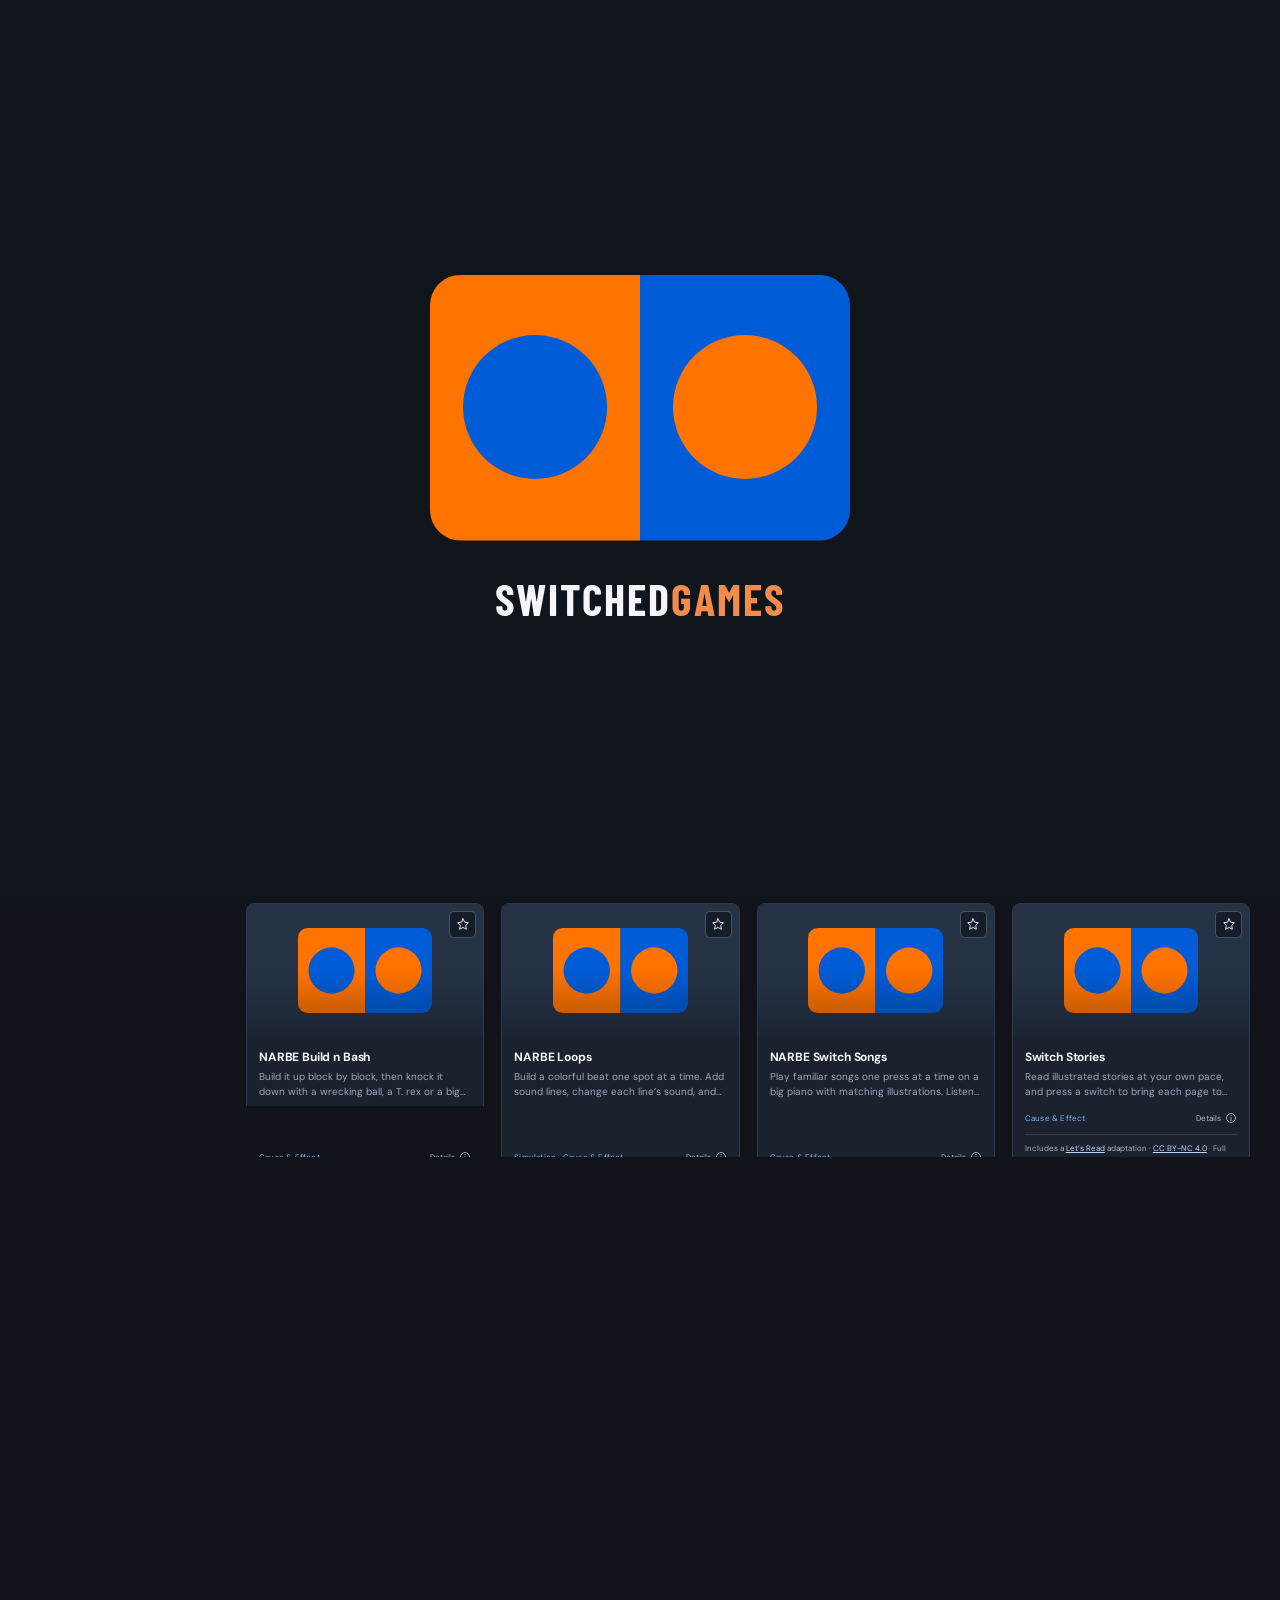
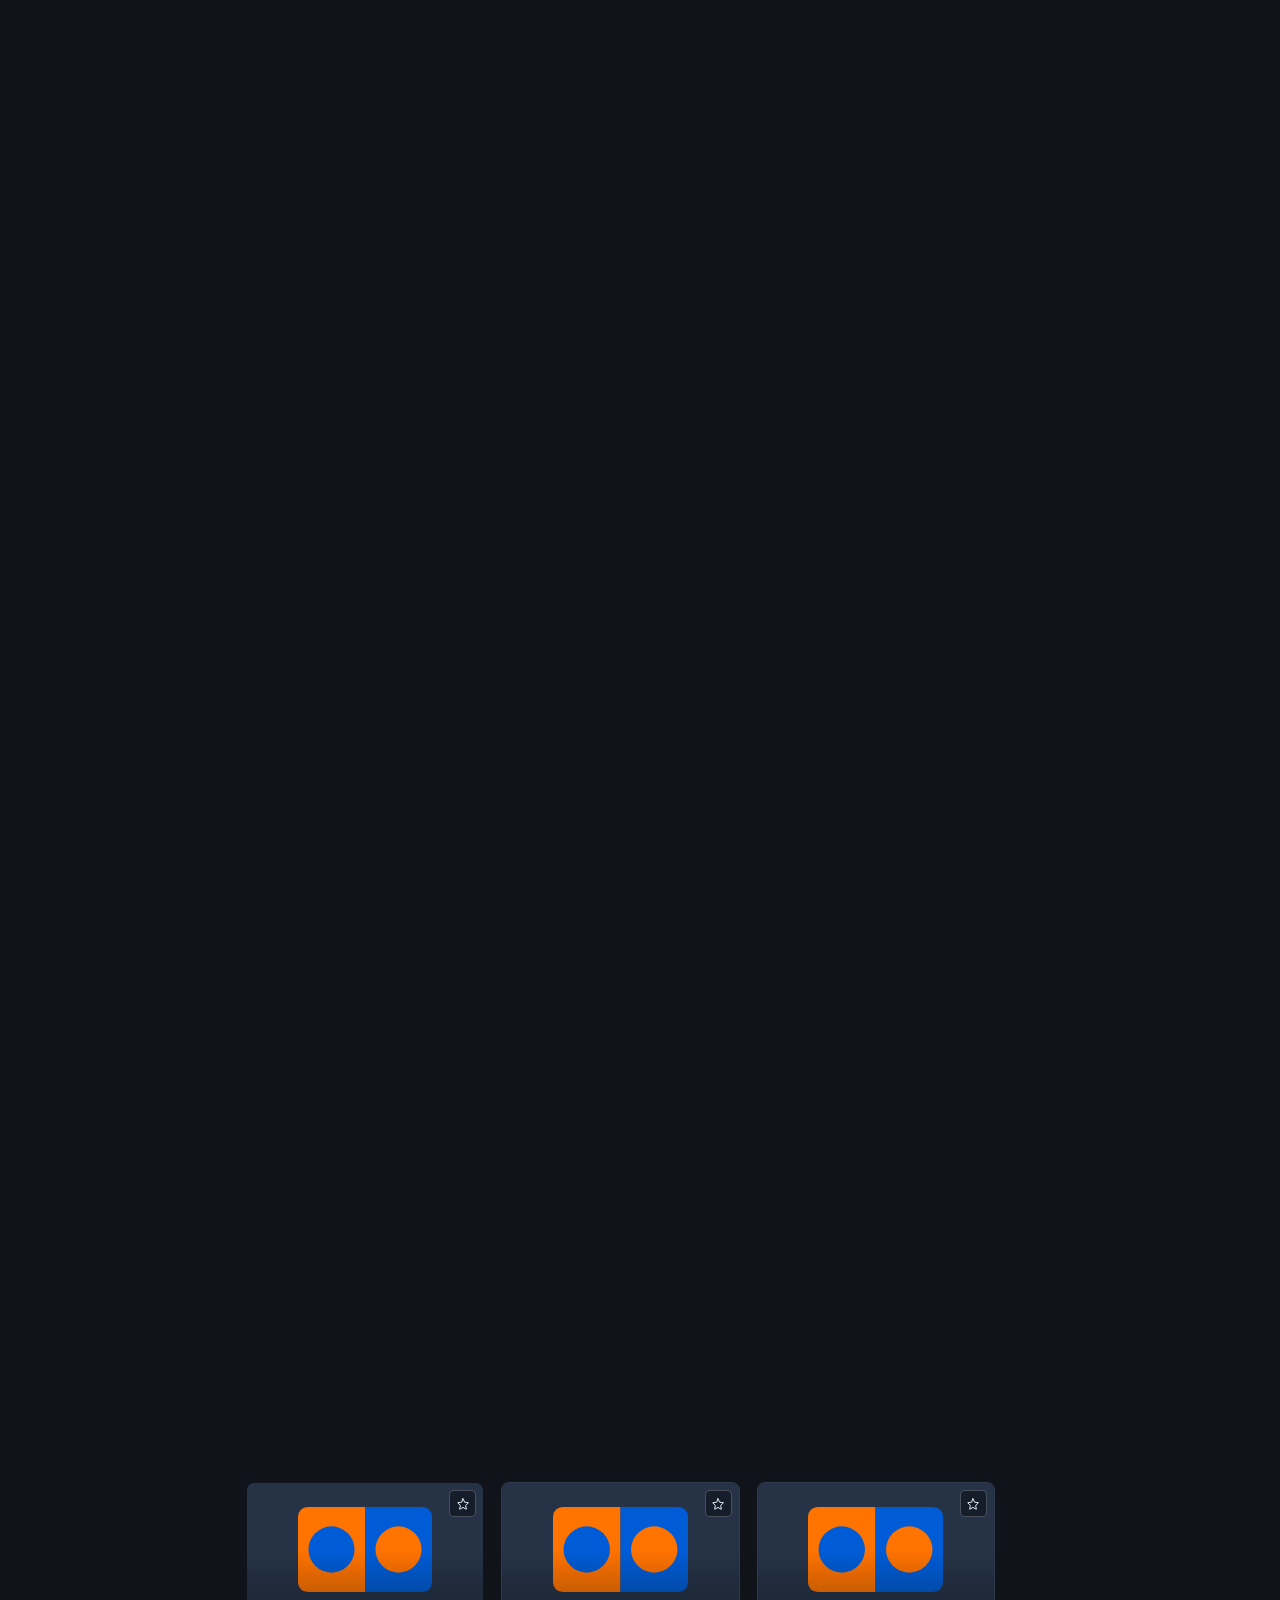
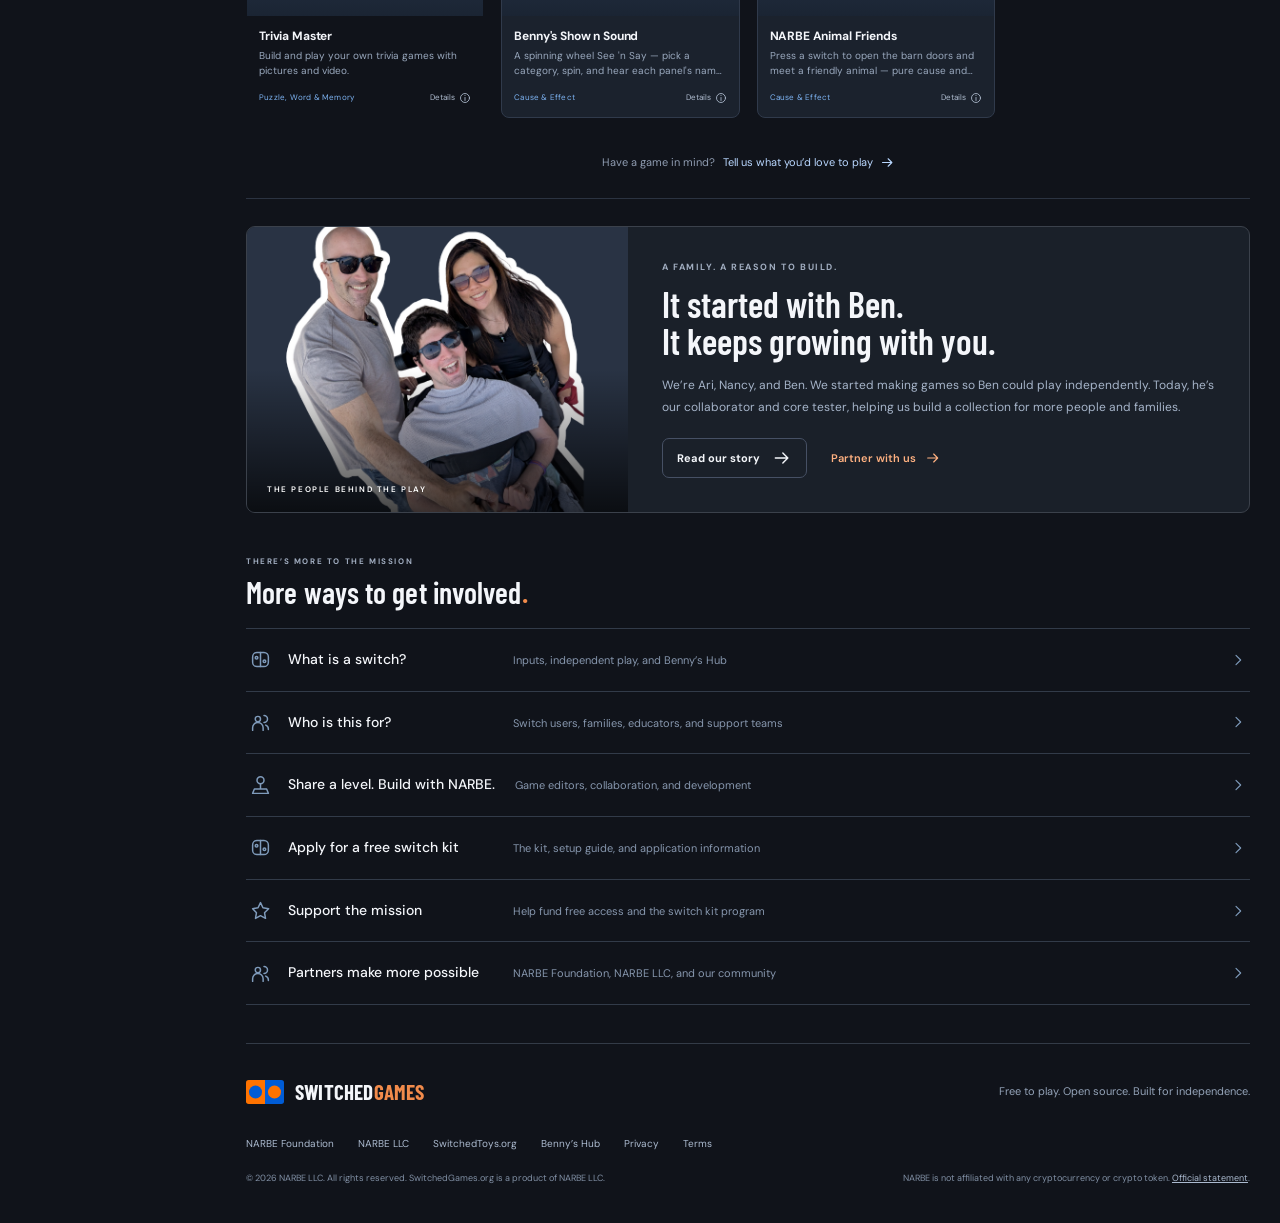
==== commit 30069e4d: "Add NARBE Color Splash The coloring game is listed first, under Cause & Effect and Game editors (its" ====
--- a/index.html
+++ b/index.html
@@ -138,7 +138,7 @@
   </div>
 
   <section class="game-library" id="games" aria-labelledby="library-title">
-    <div class="library-heading"><div><p class="eyebrow">THE COLLECTION</p><h2 id="library-title">Find your next favorite<span>.</span></h2></div><p id="game-count" aria-live="polite">38 games to explore</p></div>
+    <div class="library-heading"><div><p class="eyebrow">THE COLLECTION</p><h2 id="library-title">Find your next favorite<span>.</span></h2></div><p id="game-count" aria-live="polite">39 games to explore</p></div>
     <div class="filter-toolbar">
       <label class="select-wrap"><span class="sr-only">Game category</span><select id="category-filter"><option value="all">All categories</option><option value="sports">Sports</option><option value="strategy">Strategy &amp; Board</option><option value="arcade">Arcade &amp; Action</option><option value="puzzle">Puzzle, Word &amp; Memory</option><option value="cause-effect">Cause &amp; Effect</option><option value="simulation">Simulation</option><option value="casino">Casino</option></select><svg class="icon"><use href="#i-chevron"/></svg></label>
       <div class="filter-toggles">
@@ -148,7 +148,8 @@
       <label class="select-wrap sort-wrap"><span class="sort-label">Sort:</span><span class="sr-only">Sort games</span><select id="sort-filter"><option value="featured">Featured</option><option value="az">A–Z</option><option value="za">Z–A</option></select><svg class="icon"><use href="#i-chevron"/></svg></label>
     </div>
     <div id="filter-summary" class="filter-summary" hidden><span id="filter-text"></span><button id="clear-filters">Clear filters <svg class="icon small"><use href="#i-close"/></svg></button></div>
-    <div class="games-grid" id="game-grid"><article class="game-card" data-game-id="NARBESPACEEXPLORER"><a class="game-art" href="https://narbehouse.github.io/bennyshub/apps/games/NARBESPACEEXPLORER/index.html" target="_blank" rel="noopener" data-play="NARBESPACEEXPLORER" aria-label="Play NARBE Space Explorer"><img src="https://narbehouse.github.io/bennyshub/images/games/narbespaceexplorer.png?v=c43395643170" alt="NARBE Space Explorer" width="480" height="270" loading="lazy"><span class="art-play"><svg class="icon" aria-hidden="true"><use href="#i-play"/></svg></span></a><button class="favorite-button" data-favorite="NARBESPACEEXPLORER" aria-pressed="false" aria-label="Save NARBE Space Explorer to favorites"><svg class="icon" aria-hidden="true"><use href="#i-star"/></svg></button><div class="game-card-body"><h3><a href="https://narbehouse.github.io/bennyshub/apps/games/NARBESPACEEXPLORER/index.html" data-play="NARBESPACEEXPLORER" target="_blank" rel="noopener">NARBE Space Explorer</a></h3><p class="game-description">Fly your own spaceship through a universe that never ends: galaxies, stars, planets and moons, all different. No score or timer.</p><div class="game-card-footer"><span class="game-category">Simulation · Cause &amp; Effect</span><button class="detail-button" data-details="NARBESPACEEXPLORER" aria-label="About NARBE Space Explorer">Details <svg class="icon" aria-hidden="true"><use href="#i-info"/></svg></button></div></div></article>
+    <div class="games-grid" id="game-grid"><article class="game-card" data-game-id="NARBECOLORSPLASH"><a class="game-art" href="https://narbehouse.github.io/color-splash/" target="_blank" rel="noopener" data-play="NARBECOLORSPLASH" aria-label="Play NARBE Color Splash"><img src="https://narbehouse.github.io/bennyshub/images/games/narbecolorsplash.png?v=bbd12f972299" alt="NARBE Color Splash" width="480" height="270" loading="lazy"><span class="art-play"><svg class="icon" aria-hidden="true"><use href="#i-play"/></svg></span></a><button class="favorite-button" data-favorite="NARBECOLORSPLASH" aria-pressed="false" aria-label="Save NARBE Color Splash to favorites"><svg class="icon" aria-hidden="true"><use href="#i-star"/></svg></button><div class="game-card-body"><h3><a href="https://narbehouse.github.io/color-splash/" data-play="NARBECOLORSPLASH" target="_blank" rel="noopener">NARBE Color Splash</a></h3><p class="game-description">Color 96 pages in eight coloring books, one press at a time, or pick every color yourself. No wrong colors and no timer.</p><div class="game-card-footer"><span class="game-category">Cause &amp; Effect</span><button class="detail-button" data-details="NARBECOLORSPLASH" aria-label="About NARBE Color Splash">Details <svg class="icon" aria-hidden="true"><use href="#i-info"/></svg></button></div></div></article>
+<article class="game-card" data-game-id="NARBESPACEEXPLORER"><a class="game-art" href="https://narbehouse.github.io/bennyshub/apps/games/NARBESPACEEXPLORER/index.html" target="_blank" rel="noopener" data-play="NARBESPACEEXPLORER" aria-label="Play NARBE Space Explorer"><img src="https://narbehouse.github.io/bennyshub/images/games/narbespaceexplorer.png?v=c43395643170" alt="NARBE Space Explorer" width="480" height="270" loading="lazy"><span class="art-play"><svg class="icon" aria-hidden="true"><use href="#i-play"/></svg></span></a><button class="favorite-button" data-favorite="NARBESPACEEXPLORER" aria-pressed="false" aria-label="Save NARBE Space Explorer to favorites"><svg class="icon" aria-hidden="true"><use href="#i-star"/></svg></button><div class="game-card-body"><h3><a href="https://narbehouse.github.io/bennyshub/apps/games/NARBESPACEEXPLORER/index.html" data-play="NARBESPACEEXPLORER" target="_blank" rel="noopener">NARBE Space Explorer</a></h3><p class="game-description">Fly your own spaceship through a universe that never ends: galaxies, stars, planets and moons, all different. No score or timer.</p><div class="game-card-footer"><span class="game-category">Simulation · Cause &amp; Effect</span><button class="detail-button" data-details="NARBESPACEEXPLORER" aria-label="About NARBE Space Explorer">Details <svg class="icon" aria-hidden="true"><use href="#i-info"/></svg></button></div></div></article>
 <article class="game-card" data-game-id="BENSFOODCOURT"><a class="game-art" href="https://narbehouse.github.io/bens-food-court/" target="_blank" rel="noopener" data-play="BENSFOODCOURT" aria-label="Play Ben's Food Court"><img src="https://narbehouse.github.io/bennyshub/images/games/bensfoodcourt.png?v=f317f620a59d" alt="Ben's Food Court" width="480" height="270" loading="lazy"><span class="art-play"><svg class="icon" aria-hidden="true"><use href="#i-play"/></svg></span></a><button class="favorite-button" data-favorite="BENSFOODCOURT" aria-pressed="false" aria-label="Save Ben's Food Court to favorites"><svg class="icon" aria-hidden="true"><use href="#i-star"/></svg></button><div class="game-card-body"><h3><a href="https://narbehouse.github.io/bens-food-court/" data-play="BENSFOODCOURT" target="_blank" rel="noopener">Ben's Food Court</a></h3><p class="game-description">Run the counters of a cartoon mall food court. Customers walk up and order, and you make each order one step at a time, one choice per step. Plays with one or two switches.</p><div class="game-card-footer"><span class="game-category">Simulation</span><button class="detail-button" data-details="BENSFOODCOURT" aria-label="About Ben's Food Court">Details <svg class="icon" aria-hidden="true"><use href="#i-info"/></svg></button></div></div></article><article class="game-card" data-game-id="NARBEBUILDNRIDE"><a class="game-art" href="https://narbehouse.github.io/bennyshub/apps/games/NARBEBUILDNRIDE/index.html" target="_blank" rel="noopener" data-play="NARBEBUILDNRIDE" aria-label="Play NARBE Build n Ride"><img src="https://narbehouse.github.io/bennyshub/images/games/narbebuildnride.png?v=f7cfebf580ea" alt="NARBE Build n Ride" width="480" height="270" loading="lazy"><span class="art-play"><svg class="icon" aria-hidden="true"><use href="#i-play"/></svg></span></a><button class="favorite-button" data-favorite="NARBEBUILDNRIDE" aria-pressed="false" aria-label="Save NARBE Build n Ride to favorites"><svg class="icon" aria-hidden="true"><use href="#i-star"/></svg></button><div class="game-card-body"><h3><a href="https://narbehouse.github.io/bennyshub/apps/games/NARBEBUILDNRIDE/index.html" data-play="NARBEBUILDNRIDE" target="_blank" rel="noopener">NARBE Build n Ride</a></h3><p class="game-description">Ride a toy steam train through farms, mountains and a city at night, or build your own track one piece at a time. No score or timer.</p><div class="game-card-footer"><span class="game-category">Simulation · Cause &amp; Effect</span><button class="detail-button" data-details="NARBEBUILDNRIDE" aria-label="About NARBE Build n Ride">Details <svg class="icon" aria-hidden="true"><use href="#i-info"/></svg></button></div></div></article>
 <article class="game-card" data-game-id="NARBEBUILDNBASH"><a class="game-art" href="https://narbehouse.github.io/bennyshub/apps/games/NARBEBUILDNBASH/index.html" target="_blank" rel="noopener" data-play="NARBEBUILDNBASH" aria-label="Play NARBE Build n Bash"><img src="https://narbehouse.github.io/bennyshub/images/games/narbebuildnbash.png?v=344ee74e0df0" alt="NARBE Build n Bash" width="480" height="270" loading="lazy"><span class="art-play"><svg class="icon" aria-hidden="true"><use href="#i-play"/></svg></span></a><button class="favorite-button" data-favorite="NARBEBUILDNBASH" aria-pressed="false" aria-label="Save NARBE Build n Bash to favorites"><svg class="icon" aria-hidden="true"><use href="#i-star"/></svg></button><div class="game-card-body"><h3><a href="https://narbehouse.github.io/bennyshub/apps/games/NARBEBUILDNBASH/index.html" data-play="NARBEBUILDNBASH" target="_blank" rel="noopener">NARBE Build n Bash</a></h3><p class="game-description">Build it up block by block, then knock it down with a wrecking ball, a T. rex or a big sneeze. Twelve builds in twelve worlds, with no score or timer.</p><div class="game-card-footer"><span class="game-category">Cause &amp; Effect</span><button class="detail-button" data-details="NARBEBUILDNBASH" aria-label="About NARBE Build n Bash">Details <svg class="icon" aria-hidden="true"><use href="#i-info"/></svg></button></div></div></article>
 <article class="game-card" data-game-id="NARBELOOPS"><a class="game-art" href="https://narbehouse.github.io/bennyshub/apps/games/NARBELOOPS/index.html" target="_blank" rel="noopener" data-play="NARBELOOPS" aria-label="Play NARBE Loops"><img src="https://narbehouse.github.io/bennyshub/images/games/narbeloops-gameplay.webp" alt="NARBE Loops" width="480" height="270" loading="lazy"><span class="art-play"><svg class="icon" aria-hidden="true"><use href="#i-play"/></svg></span></a><button class="favorite-button" data-favorite="NARBELOOPS" aria-pressed="false" aria-label="Save NARBE Loops to favorites"><svg class="icon" aria-hidden="true"><use href="#i-star"/></svg></button><div class="game-card-body"><h3><a href="https://narbehouse.github.io/bennyshub/apps/games/NARBELOOPS/index.html" data-play="NARBELOOPS" target="_blank" rel="noopener">NARBE Loops</a></h3><p class="game-description">Build a colorful beat one spot at a time. Add sound lines, change each line’s sound, and save loop templates to reopen. Play with switches, a mouse or touch.</p><div class="game-card-footer"><span class="game-category">Simulation · Cause &amp; Effect</span><button class="detail-button" data-details="NARBELOOPS" aria-label="About NARBE Loops">Details <svg class="icon" aria-hidden="true"><use href="#i-info"/></svg></button></div></div></article>
@@ -365,6 +366,6 @@
   <div class="dialog-body"><p class="eyebrow" id="dialog-category"></p><h2 id="dialog-title"></h2><p id="dialog-description"></p><p id="dialog-note" class="concept-note"></p><p id="dialog-credit" class="credit"></p><a id="dialog-play" class="button" target="_blank" rel="noopener">Play this game <svg class="icon"><use href="#i-external"/></svg></a><p class="dialog-hub-note">For a fully switch-navigable arcade, <a href="https://narbehouse.github.io/bennyshub" target="_blank" rel="noopener">open Benny’s Hub</a>.</p></div>
 </dialog>
 <p class="sr-only" id="action-status" role="status"></p>
-<script type="application/json" id="game-data">[{"id":"NARBESPACEEXPLORER","added":"2026-11-20","title":"NARBE Space Explorer","description":"Fly your own spaceship through a universe that never ends: galaxies, stars, planets and moons, all different. No score or timer.","categories":["simulation","cause-effect"],"url":"https://narbehouse.github.io/bennyshub/apps/games/NARBESPACEEXPLORER/index.html","image":"https://narbehouse.github.io/bennyshub/images/games/narbespaceexplorer.png?v=c43395643170","note":"The ship flies itself: steer, or choose Next Stop to head somewhere new. Go into orbit, fly low over the surface, scan wacky creatures, visit moons, meet aliens who call to say hello (or tell you to go away), and warp to a whole new galaxy. Explore System shows the whole solar system from above, each world lighting up as the scan reaches it. Everywhere you go is saved in your logbook with a picture.","credit":"","concept":false,"multiplayer":false,"editor":false},{"id":"BENSFOODCOURT","added":"2026-11-18","title":"Ben's Food Court","description":"Run the counters of a cartoon mall food court. Customers walk up and order, and you make each order one step at a time, one choice per step. Plays with one or two switches.","categories":["simulation"],"url":"https://narbehouse.github.io/bens-food-court/","image":"https://narbehouse.github.io/bennyshub/images/games/bensfoodcourt.png?v=f317f620a59d","note":"Seven restaurants round a mall food court: a burger bar, a pizza parlor, a smoothie shack, a cafe, burritos, sushi and an ice cream emporium. Talking customers order, the ingredients come to you one step at a time, and the customer says what they think. Earn stars to open more of the court. The first time you visit each one, Mitch the manager offers to walk you through an order.","credit":"","concept":false,"multiplayer":false,"editor":false},{"id":"NARBEBUILDNRIDE","added":"2026-11-17","title":"NARBE Build n Ride","description":"Ride a toy steam train through farms, mountains and a city at night, or build your own track one piece at a time. No score or timer.","categories":["simulation","cause-effect"],"url":"https://narbehouse.github.io/bennyshub/apps/games/NARBEBUILDNRIDE/index.html","image":"https://narbehouse.github.io/bennyshub/images/games/narbebuildnride.png?v=f7cfebf580ea","note":"Six train rides, from farms and a mountain pass to snowy forests and a city at night, with stations, deer, balloons and fireworks along the way. Build your own track a piece at a time: bridges, tunnels and stations happen by themselves, and Connect brings it home so you can ride it. Quick Build lays a ready-made track one press at a time.","credit":"","concept":false,"multiplayer":false,"editor":false},{"id":"NARBEBUILDNBASH","added":"2026-11-05","title":"NARBE Build n Bash","description":"Build it up block by block, then knock it down with a wrecking ball, a T. rex or a big sneeze. Twelve builds in twelve worlds, with no score or timer.","categories":["cause-effect"],"url":"https://narbehouse.github.io/bennyshub/apps/games/NARBEBUILDNBASH/index.html","image":"https://narbehouse.github.io/bennyshub/images/games/narbebuildnbash.png?v=344ee74e0df0","note":"Twelve builds from a tiny house to a space station, each in its own world. Destroy any time; big builds come down in chunks. Ten surprise destroyers include a wrecking ball, a T. rex, a tornado and a big sneeze.","credit":"","concept":false,"multiplayer":false,"editor":false},{"id":"NARBELOOPS","added":"2026-10-25","title":"NARBE Loops","description":"Build a colorful beat one spot at a time. Add sound lines, change each line’s sound, and save loop templates to reopen. Play with switches, a mouse or touch.","categories":["simulation","cause-effect"],"url":"https://narbehouse.github.io/bennyshub/apps/games/NARBELOOPS/index.html","image":"https://narbehouse.github.io/bennyshub/images/games/narbeloops-gameplay.webp","note":"","credit":"","concept":false,"multiplayer":false,"editor":false},{"id":"NARBESWITCHSONGS","added":"2026-10-25","title":"NARBE Switch Songs","description":"Play familiar songs one press at a time on a big piano with matching illustrations. Listen to a song or explore Free Play, with no score or timer.","categories":["cause-effect"],"url":"https://narbehouse.github.io/bennyshub/apps/games/NARBESWITCHSONGS/index.html","image":"https://narbehouse.github.io/bennyshub/images/games/narbeswitchsongs-gameplay.webp","note":"","credit":"","concept":false,"multiplayer":false,"editor":false},{"id":"NARBESWITCHSTORIES","added":"2026-10-22","title":"Switch Stories","description":"Read illustrated stories at your own pace, and press a switch to bring each page to life. Includes read-aloud, adjustable text and high-contrast views.","categories":["cause-effect"],"image":"https://narbehouse.github.io/bennyshub/images/games/switchstories.png?v=0dcf06e09e0e","note":"Three stories to explore: Froggy Family Goes to Cape Cod, Rocky Says Hello and Lily Loves Books. Choose by interest or reading support.","credit":"Includes a <a href=\"https://www.letsreadasia.org/\" target=\"_blank\" rel=\"noopener\">Let’s Read</a> adaptation · <a href=\"https://creativecommons.org/licenses/by-nc/4.0/\" target=\"_blank\" rel=\"noopener\">CC BY-NC 4.0</a> · Full credits in game.<br><br>Froggy Family Goes to Cape Cod is adapted from Froggy Family Goes to Cape Samila. © 2025 The Asia Foundation – Let’s Read. Illustrations: Vipavi Chakajsongsak. Editor: Rapeephan Pattanavech. Contributors: John Viano and Peeriya Pongsarigun. English translation: Wendy Xiao. Title, text and artwork adapted; switch animations added. The adapted book content and artwork are licensed under CC BY-NC 4.0.","concept":false,"multiplayer":false,"editor":false,"url":"https://narbehouse.github.io/switch-stories/"},{"id":"NARBEGLOWPOP","added":"2026-10-22","title":"Glow Pop","description":"Pop a glowing ball, ladybug or bee into colorful sparkles with a switch, key or tap. Choose colors, sizes and sounds, with no score or timer.","categories":["cause-effect"],"image":"https://narbehouse.github.io/bennyshub/images/games/glowpop.png?v=ab6c0e738f46","note":"Every Press, Build Up and Wait for It offer three ways to play. Includes adjustable colors, size, outlines, sound, and hold-to-pause or scan-to-pause controls.","credit":"","concept":false,"multiplayer":false,"editor":false,"url":"https://narbehouse.github.io/bennyshub/apps/games/NARBEGLOWPOP/index.html"},{"id":"BENNYSSPHERESPLASH","added":"2026-10-17","url":"https://narbehouse.github.io/bennyshub/apps/games/BENNYSSPHERESPLASH/index.html","title":"Benny's Sphere Splash","description":"Lead a team of six through an underwater match. Play stops for every choice, with special moves and a full broadcast crew.","categories":["sports","strategy"],"image":"https://narbehouse.github.io/bennyshub/images/games/bennyspheresplash-20261017.png","note":"Choose passes, shots, special moves and defense at your own pace. Quick Game is available; season modes are still in development.","credit":"Created by Bryan R. (Ben’s other big brother), working in collaboration with NARBE LLC.","concept":false,"multiplayer":false,"editor":false},{"id":"CHASINGRAINBOWS","added":"2026-10-17","url":"https://narbehouse.github.io/bennyshub/apps/games/CHASINGRAINBOWS/index.html","title":"Chasing Rainbows","description":"Build a rainbow in Inclusive Imagination®’s weather card game. Play four modes with one or two switches, against the computer or sharing the switch with family.","categories":["strategy"],"image":"https://narbehouse.github.io/bennyshub/images/games/chasingrainbows.png","note":"Chasing Rainbows Full and Lite, and Rainbow Race Full and Lite. Spoken choices, no timed decisions, and local shared-screen play.","credit":"Chasing Rainbows ICG is a game by <a href=\"https://inclusiveimagination.co/\" target=\"_blank\" rel=\"noopener\">Inclusive Imagination®</a>.<br><br>Card Art by Adam M Botsford. Chasing Rainbows, its rules and card art are TM &amp; © 2026 Inclusive Imagination LLC.<br><br>Switch Access Edition by NARBE House, for Benny’s Hub.<br><br>Inclusive Imagination® Home: <a href=\"https://inclusiveimagination.co/\" target=\"_blank\" rel=\"noopener\">https://inclusiveimagination.co/</a><br>Inclusive Imagination® Social Handle: @inclusiveimagination","concept":false,"multiplayer":true,"editor":false},{"id":"NARBEPETPALS","added":"2026-10-13","url":"https://narbehouse.github.io/bennyshub/apps/games/NARBEPETPALS/index.html","title":"NARBE Pet Pals","description":"Adopt a puppy or kitten, care for your pet, and unlock outfits, tricks and adventures with two switches.","categories":["simulation"],"image":"https://narbehouse.github.io/bennyshub/images/games/narbepetpals.png","note":"","credit":"","concept":false,"multiplayer":false,"editor":false},{"id":"NARBEMAGICBUTTON","added":"2026-10-13","url":"https://narbehouse.github.io/bennyshub/apps/games/NARBEMAGICBUTTON/index.html","title":"NARBE Magic Button","description":"Press a switch to launch fireworks, blow bubbles or grow flowers. No score, no timer, nothing to lose.","categories":["cause-effect"],"image":"https://narbehouse.github.io/bennyshub/images/games/narbemagicbutton.png?v=c6b1f7acfaf0","note":"","credit":"","concept":false,"multiplayer":false,"editor":false},{"id":"NARBEKART","added":"2026-09-29","url":"https://narbehouse.github.io/bennyshub/apps/games/NARBEKART/index.html","title":"NARBE Racer","description":"Race through Grand Prix cups, single races, and time trials with one or two switches — or race a friend with one switch each.","categories":["sports","arcade"],"image":"https://narbehouse.github.io/bennyshub/images/games/narberacer.png","note":"","credit":"","concept":false,"multiplayer":true,"editor":false},{"id":"BENNYSBALLISTA","added":"2026-09-25","url":"https://narbehouse.github.io/bennyshub/apps/games/BENNYSBALLISTA/index.html","title":"Benny's Ballista","description":"Topple castles in three story campaigns, or create your own castles and full campaigns in the Castle Workshop. Build, play and share adventures with custom stories and goals.","categories":["strategy","arcade"],"image":"https://narbehouse.github.io/bennyshub/images/games/bennysballista.png","note":"A new concept for one- and two-switch play, with Auto Scan target aiming and a choice of aiming styles.","credit":"","concept":false,"multiplayer":false,"editor":true},{"id":"BENNYSFISHMYSTERY","added":"2026-09-07","url":"https://narbehouse.github.io/bennyshub/apps/games/BENNYSFISHMYSTERY/index.html","title":"Benny's Fish Mystery","description":"Tag fish for Walt's research station and work out what is in the middle of the lake.","categories":["sports","strategy"],"image":"https://narbehouse.github.io/bennyshub/images/games/bennysfishmystery.png","note":"A pilot game exploring how a fishing adventure can work with one- and two-switch access. Still in development, with more improvements to come.","credit":"","concept":false,"multiplayer":false,"editor":false},{"id":"BENNYSBASEBALL2","added":"2026-07-10","url":"https://narbehouse.github.io/bennyshub/apps/games/BENNYSBASEBALL2/index.html","title":"Benny's Baseball","description":"Make choices and play a full season of baseball. No reactions needed.","categories":["sports"],"image":"https://narbehouse.github.io/bennyshub/images/games/bennysbaseball.png?v=057ec50ddf48","note":"","credit":"","concept":false,"multiplayer":false,"editor":false},{"id":"BENNYSFOOTBALL","added":"2026-06-05","url":"https://narbehouse.github.io/bennyshub/apps/games/BENNYSFOOTBALL/index.html","title":"Benny's Football","description":"Call plays and lead your team through a full 16-game season, now with 3D player models on the field.","categories":["sports"],"image":"https://narbehouse.github.io/bennyshub/images/games/bennysfootball.png","note":"","credit":"In collaboration with: <a href=\"https://github.com/elliottdehn\" target=\"_blank\" rel=\"noopener\">Elliott Dehnbostel</a>","concept":false,"multiplayer":false,"editor":false},{"id":"ROBOTFOOTBALL","added":"2026-09-30","url":"https://narbehouse.github.io/bennyshub/apps/games/ROBOTFOOTBALL/index.html","title":"Robot Football","description":"Call plays, pass, run and defend with 3D robot teams while live commentators call the action. Season, exhibition or practice, one or two switches.","categories":["sports"],"image":"https://narbehouse.github.io/bennyshub/images/games/robotfootball.png","note":"","credit":"","concept":false,"multiplayer":false,"editor":false},{"id":"BENNYSBASKETBALLSHOOTER","added":"2026-06-05","url":"https://narbehouse.github.io/bennyshub/apps/games/BENNYSBASKETBALLSHOOTER/index.html","title":"Benny's Basketball Shooter","description":"Shoot for a high score in a packed arena, or play 2-player HORSE.","categories":["sports"],"image":"https://narbehouse.github.io/bennyshub/images/games/bennysbasketball.png","note":"","credit":"","concept":false,"multiplayer":true,"editor":false},{"id":"BENNYSBOWLING","added":"2026-06-05","url":"https://narbehouse.github.io/bennyshub/apps/games/BENNYSBOWLING/index.html","title":"Benny's Bowling","description":"Physics-based bowling for up to 4 players, with cues to aim by ear.","categories":["sports"],"image":"https://narbehouse.github.io/bennyshub/images/games/bennysbowling.png","note":"","credit":"","concept":false,"multiplayer":true,"editor":false},{"id":"NARBEMINIGOLF","added":"2026-10-02","url":"https://narbehouse.github.io/bennyshub/apps/games/NARBEMINIGOLF/index.html","title":"NARBE Mini Golf","description":"3D mini golf for up to 4 players across three themed 18-hole courses (54 holes), with longer winding layouts, cinematic cameras and a Course Creator.","categories":["sports"],"image":"https://narbehouse.github.io/bennyshub/images/games/narbeminigolf.png","note":"","credit":"","concept":false,"multiplayer":true,"editor":true},{"id":"NARBEPICKLEBALL","added":"2026-10-07","url":"https://narbehouse.github.io/bennyshub/apps/games/NARBEPICKLEBALL/index.html","title":"NARBE Robot Pickleball","description":"Aim your serve, then rally robots with slow-motion or no-fail play.","categories":["sports"],"image":"https://narbehouse.github.io/bennyshub/images/games/narbe-pickleball-2026-10.png","note":"","credit":"In collaboration with <a href=\"https://www.southernct.edu/\" target=\"_blank\" rel=\"noopener\">SCSU</a> and student creator Lily Flack — redesigned and developed by NARBE","concept":false,"multiplayer":false,"editor":false},{"id":"BENNYSBATTLEBOATS","added":"2026-06-05","url":"https://narbehouse.github.io/bennyshub/apps/games/BENNYSBATTLEBOATS/index.html","title":"Benny's Battle Boats","description":"Classic Battleship — place your fleet and sink the enemy's ships.","categories":["strategy"],"image":"https://narbehouse.github.io/bennyshub/images/games/battleboats.png","note":"","credit":"","concept":false,"multiplayer":true,"editor":false},{"id":"BENNYSBUGBLASTER","added":"2026-06-05","url":"https://narbehouse.github.io/bennyshub/apps/games/BENNYSBUGBLASTER/index.html","title":"Benny's Bug Blaster","description":"Tower defense — squash bugs and upgrade your defenses to survive.","categories":["arcade"],"image":"https://narbehouse.github.io/bennyshub/images/games/bennysbugblaster.png","note":"","credit":"","concept":false,"multiplayer":false,"editor":false},{"id":"BENNYSPEGGLE","added":"2026-06-05","url":"https://narbehouse.github.io/bennyshub/apps/games/BENNYSPEGGLE/index.html","title":"Benny's P3GL Game","description":"Peggle-style peg blasting with a full campaign and level editor.","categories":["arcade"],"image":"https://narbehouse.github.io/bennyshub/images/games/bennyspeggle.png","note":"","credit":"","concept":false,"multiplayer":false,"editor":true},{"id":"BENNYSRACETRACKS","added":"2026-08-16","url":"https://narbehouse.github.io/bennyshub/apps/games/BENNYSRACETRACKS/index.html","title":"Benny's Race Tracks","description":"3D one-switch racing across 10 levels — arrows, sound, and speech call every turn, plus a no-fail Cruise mode.","categories":["arcade"],"image":"https://narbehouse.github.io/bennyshub/images/games/bennysracetrack.png","note":"","credit":"","concept":false,"multiplayer":false,"editor":false},{"id":"BENNYSSLOTMACHINE","added":"2026-06-05","url":"https://narbehouse.github.io/bennyshub/apps/games/BENNYSSLOTMACHINE/index.html","title":"Benny's Mega Slot","description":"Casino-style slot machine with multiple themes and bonus modes.","categories":["casino","cause-effect"],"image":"https://narbehouse.github.io/bennyshub/images/games/bennysslotmachine.png","note":"","credit":"","concept":false,"multiplayer":false,"editor":false},{"id":"BENNYSMATCHYMATCH","added":"2026-06-05","url":"https://narbehouse.github.io/bennyshub/apps/games/BENNYSMATCHYMATCH/index.html","title":"Benny's Matchy Match","description":"Memory matching with competitive modes and a built-in game editor.","categories":["puzzle"],"image":"https://narbehouse.github.io/bennyshub/images/games/bennysmatchymatch.png","note":"","credit":"","concept":false,"multiplayer":true,"editor":true},{"id":"BENNYSCHESSCHECKERS","added":"2026-06-05","url":"https://narbehouse.github.io/bennyshub/apps/games/BENNYSCHESSCHECKERS/index.html","title":"Benny's Chess & Checkers","description":"Classic Chess or Checkers vs the computer or a friend.","categories":["strategy"],"image":"https://narbehouse.github.io/bennyshub/images/games/bennyscheckers.png","note":"","credit":"","concept":false,"multiplayer":true,"editor":false},{"id":"BENNYSCONNECTFOUR","added":"2026-06-05","url":"https://narbehouse.github.io/bennyshub/apps/games/BENNYSCONNECTFOUR/index.html","title":"Benny's Connect Four","description":"Drop pieces and connect four in a row to win.","categories":["strategy"],"image":"https://narbehouse.github.io/bennyshub/images/games/connectfour.png","note":"","credit":"","concept":false,"multiplayer":true,"editor":false},{"id":"BENNYSTICTACTOE","added":"2026-06-05","url":"https://narbehouse.github.io/bennyshub/apps/games/BENNYSTICTACTOE/index.html","title":"Benny's Tic Tac Toe","description":"Classic Tic Tac Toe vs the computer or a friend.","categories":["strategy"],"image":"https://narbehouse.github.io/bennyshub/images/games/bennystictactoe.png","note":"","credit":"","concept":false,"multiplayer":true,"editor":false},{"id":"BENNYSDICE","added":"2026-06-05","url":"https://narbehouse.github.io/bennyshub/apps/games/BENNYSDICE/index.html","title":"Benny's Dice","description":"3D dice with Yarkle, Fahtzee, and Free Throw modes.","categories":["strategy"],"image":"https://narbehouse.github.io/bennyshub/images/games/bennysdice.png","note":"","credit":"","concept":false,"multiplayer":true,"editor":false},{"id":"BENNYSWORDJUMBLE","added":"2026-06-05","url":"https://narbehouse.github.io/bennyshub/apps/games/BENNYSWORDJUMBLE/index.html","title":"Benny's Word Jumble","description":"Rearrange the letters to solve the word puzzle and advance.","categories":["puzzle"],"image":"https://narbehouse.github.io/bennyshub/images/games/bennyswordjumble.png","note":"","credit":"","concept":false,"multiplayer":false,"editor":true},{"id":"ELOUISESWORDSEARCH","added":"2026-08-25","url":"https://narbehouse.github.io/bennyshub/apps/games/ELOUISESWORDSEARCH/index.html","title":"Elouise's Word Search","description":"Find hidden words in a letter grid with one or two switches — pick a row, pick a letter, then spin the aimer to point the way the word runs.","categories":["puzzle"],"image":"https://narbehouse.github.io/bennyshub/images/games/elouiseswordsearch.png","note":"","credit":"","concept":false,"multiplayer":false,"editor":true},{"id":"BENNYSAYS","added":"2026-06-05","url":"https://narbehouse.github.io/bennyshub/apps/games/BENNYSAYS/index.html","title":"Benny Says","description":"Simon Says memory game — match the growing sequence each round.","categories":["puzzle"],"image":"https://narbehouse.github.io/bennyshub/images/games/bennysays.png","note":"","credit":"","concept":false,"multiplayer":false,"editor":false},{"id":"TRIVIAMASTER","added":"2026-06-05","url":"https://narbehouse.github.io/bennyshub/apps/games/TRIVIAMASTER/index.html","title":"Trivia Master","description":"Build and play your own trivia games with pictures and video.","categories":["puzzle"],"image":"https://narbehouse.github.io/bennyshub/images/games/triviamaster.png","note":"","credit":"","concept":false,"multiplayer":false,"editor":true},{"id":"BENNYSSHOWNSOUND","added":"2026-08-16","url":"https://narbehouse.github.io/bennyshub/apps/games/BENNYSSHOWNSOUND/index.html","title":"Benny's Show n Sound","description":"A spinning wheel See 'n Say — pick a category, spin, and hear each panel's name and sound.","categories":["cause-effect"],"image":"https://narbehouse.github.io/bennyshub/images/games/shownsound.png","note":"","credit":"","concept":false,"multiplayer":false,"editor":true},{"id":"NARBEANIMALFRIENDS","added":"2026-09-05","url":"https://narbehouse.github.io/bennyshub/apps/games/NARBEANIMALFRIENDS/index.html","title":"NARBE Animal Friends","description":"Press a switch to open the barn doors and meet a friendly animal — pure cause and effect, no fail state.","categories":["cause-effect"],"image":"https://narbehouse.github.io/bennyshub/images/games/narbeanimalfriends.png","note":"","credit":"","concept":false,"multiplayer":false,"editor":false}]</script>
+<script type="application/json" id="game-data">[{"id":"NARBECOLORSPLASH","added":"2026-11-28","title":"NARBE Color Splash","description":"Color 96 pages in eight coloring books, one press at a time, or pick every color yourself. No wrong colors and no timer.","categories":["cause-effect"],"url":"https://narbehouse.github.io/color-splash/","image":"https://narbehouse.github.io/bennyshub/images/games/narbecolorsplash.png?v=bbd12f972299","note":"Pick a coloring book from the bookshelf, and every press paints the next thing in with a paintbrush. Switch Play Mode to pick each color yourself in Paint or choose a palette, or let Surprise Me draw a mystery page. Finished pages come alive, earn a sticker and turn like a real book. Every book has its own music, everything is spoken, and there is a Simple High Contrast mode. Plays with one or two switches or a mouse. The Page Maker lets you draw your own pages for someone else to color.","credit":"","concept":false,"multiplayer":false,"editor":true},{"id":"NARBESPACEEXPLORER","added":"2026-11-20","title":"NARBE Space Explorer","description":"Fly your own spaceship through a universe that never ends: galaxies, stars, planets and moons, all different. No score or timer.","categories":["simulation","cause-effect"],"url":"https://narbehouse.github.io/bennyshub/apps/games/NARBESPACEEXPLORER/index.html","image":"https://narbehouse.github.io/bennyshub/images/games/narbespaceexplorer.png?v=c43395643170","note":"The ship flies itself: steer, or choose Next Stop to head somewhere new. Go into orbit, fly low over the surface, scan wacky creatures, visit moons, meet aliens who call to say hello (or tell you to go away), and warp to a whole new galaxy. Explore System shows the whole solar system from above, each world lighting up as the scan reaches it. Everywhere you go is saved in your logbook with a picture.","credit":"","concept":false,"multiplayer":false,"editor":false},{"id":"BENSFOODCOURT","added":"2026-11-18","title":"Ben's Food Court","description":"Run the counters of a cartoon mall food court. Customers walk up and order, and you make each order one step at a time, one choice per step. Plays with one or two switches.","categories":["simulation"],"url":"https://narbehouse.github.io/bens-food-court/","image":"https://narbehouse.github.io/bennyshub/images/games/bensfoodcourt.png?v=f317f620a59d","note":"Seven restaurants round a mall food court: a burger bar, a pizza parlor, a smoothie shack, a cafe, burritos, sushi and an ice cream emporium. Talking customers order, the ingredients come to you one step at a time, and the customer says what they think. Earn stars to open more of the court. The first time you visit each one, Mitch the manager offers to walk you through an order.","credit":"","concept":false,"multiplayer":false,"editor":false},{"id":"NARBEBUILDNRIDE","added":"2026-11-17","title":"NARBE Build n Ride","description":"Ride a toy steam train through farms, mountains and a city at night, or build your own track one piece at a time. No score or timer.","categories":["simulation","cause-effect"],"url":"https://narbehouse.github.io/bennyshub/apps/games/NARBEBUILDNRIDE/index.html","image":"https://narbehouse.github.io/bennyshub/images/games/narbebuildnride.png?v=f7cfebf580ea","note":"Six train rides, from farms and a mountain pass to snowy forests and a city at night, with stations, deer, balloons and fireworks along the way. Build your own track a piece at a time: bridges, tunnels and stations happen by themselves, and Connect brings it home so you can ride it. Quick Build lays a ready-made track one press at a time.","credit":"","concept":false,"multiplayer":false,"editor":false},{"id":"NARBEBUILDNBASH","added":"2026-11-05","title":"NARBE Build n Bash","description":"Build it up block by block, then knock it down with a wrecking ball, a T. rex or a big sneeze. Twelve builds in twelve worlds, with no score or timer.","categories":["cause-effect"],"url":"https://narbehouse.github.io/bennyshub/apps/games/NARBEBUILDNBASH/index.html","image":"https://narbehouse.github.io/bennyshub/images/games/narbebuildnbash.png?v=344ee74e0df0","note":"Twelve builds from a tiny house to a space station, each in its own world. Destroy any time; big builds come down in chunks. Ten surprise destroyers include a wrecking ball, a T. rex, a tornado and a big sneeze.","credit":"","concept":false,"multiplayer":false,"editor":false},{"id":"NARBELOOPS","added":"2026-10-25","title":"NARBE Loops","description":"Build a colorful beat one spot at a time. Add sound lines, change each line’s sound, and save loop templates to reopen. Play with switches, a mouse or touch.","categories":["simulation","cause-effect"],"url":"https://narbehouse.github.io/bennyshub/apps/games/NARBELOOPS/index.html","image":"https://narbehouse.github.io/bennyshub/images/games/narbeloops-gameplay.webp","note":"","credit":"","concept":false,"multiplayer":false,"editor":false},{"id":"NARBESWITCHSONGS","added":"2026-10-25","title":"NARBE Switch Songs","description":"Play familiar songs one press at a time on a big piano with matching illustrations. Listen to a song or explore Free Play, with no score or timer.","categories":["cause-effect"],"url":"https://narbehouse.github.io/bennyshub/apps/games/NARBESWITCHSONGS/index.html","image":"https://narbehouse.github.io/bennyshub/images/games/narbeswitchsongs-gameplay.webp","note":"","credit":"","concept":false,"multiplayer":false,"editor":false},{"id":"NARBESWITCHSTORIES","added":"2026-10-22","title":"Switch Stories","description":"Read illustrated stories at your own pace, and press a switch to bring each page to life. Includes read-aloud, adjustable text and high-contrast views.","categories":["cause-effect"],"image":"https://narbehouse.github.io/bennyshub/images/games/switchstories.png?v=0dcf06e09e0e","note":"Three stories to explore: Froggy Family Goes to Cape Cod, Rocky Says Hello and Lily Loves Books. Choose by interest or reading support.","credit":"Includes a <a href=\"https://www.letsreadasia.org/\" target=\"_blank\" rel=\"noopener\">Let’s Read</a> adaptation · <a href=\"https://creativecommons.org/licenses/by-nc/4.0/\" target=\"_blank\" rel=\"noopener\">CC BY-NC 4.0</a> · Full credits in game.<br><br>Froggy Family Goes to Cape Cod is adapted from Froggy Family Goes to Cape Samila. © 2025 The Asia Foundation – Let’s Read. Illustrations: Vipavi Chakajsongsak. Editor: Rapeephan Pattanavech. Contributors: John Viano and Peeriya Pongsarigun. English translation: Wendy Xiao. Title, text and artwork adapted; switch animations added. The adapted book content and artwork are licensed under CC BY-NC 4.0.","concept":false,"multiplayer":false,"editor":false,"url":"https://narbehouse.github.io/switch-stories/"},{"id":"NARBEGLOWPOP","added":"2026-10-22","title":"Glow Pop","description":"Pop a glowing ball, ladybug or bee into colorful sparkles with a switch, key or tap. Choose colors, sizes and sounds, with no score or timer.","categories":["cause-effect"],"image":"https://narbehouse.github.io/bennyshub/images/games/glowpop.png?v=ab6c0e738f46","note":"Every Press, Build Up and Wait for It offer three ways to play. Includes adjustable colors, size, outlines, sound, and hold-to-pause or scan-to-pause controls.","credit":"","concept":false,"multiplayer":false,"editor":false,"url":"https://narbehouse.github.io/bennyshub/apps/games/NARBEGLOWPOP/index.html"},{"id":"BENNYSSPHERESPLASH","added":"2026-10-17","url":"https://narbehouse.github.io/bennyshub/apps/games/BENNYSSPHERESPLASH/index.html","title":"Benny's Sphere Splash","description":"Lead a team of six through an underwater match. Play stops for every choice, with special moves and a full broadcast crew.","categories":["sports","strategy"],"image":"https://narbehouse.github.io/bennyshub/images/games/bennyspheresplash-20261017.png","note":"Choose passes, shots, special moves and defense at your own pace. Quick Game is available; season modes are still in development.","credit":"Created by Bryan R. (Ben’s other big brother), working in collaboration with NARBE LLC.","concept":false,"multiplayer":false,"editor":false},{"id":"CHASINGRAINBOWS","added":"2026-10-17","url":"https://narbehouse.github.io/bennyshub/apps/games/CHASINGRAINBOWS/index.html","title":"Chasing Rainbows","description":"Build a rainbow in Inclusive Imagination®’s weather card game. Play four modes with one or two switches, against the computer or sharing the switch with family.","categories":["strategy"],"image":"https://narbehouse.github.io/bennyshub/images/games/chasingrainbows.png","note":"Chasing Rainbows Full and Lite, and Rainbow Race Full and Lite. Spoken choices, no timed decisions, and local shared-screen play.","credit":"Chasing Rainbows ICG is a game by <a href=\"https://inclusiveimagination.co/\" target=\"_blank\" rel=\"noopener\">Inclusive Imagination®</a>.<br><br>Card Art by Adam M Botsford. Chasing Rainbows, its rules and card art are TM &amp; © 2026 Inclusive Imagination LLC.<br><br>Switch Access Edition by NARBE House, for Benny’s Hub.<br><br>Inclusive Imagination® Home: <a href=\"https://inclusiveimagination.co/\" target=\"_blank\" rel=\"noopener\">https://inclusiveimagination.co/</a><br>Inclusive Imagination® Social Handle: @inclusiveimagination","concept":false,"multiplayer":true,"editor":false},{"id":"NARBEPETPALS","added":"2026-10-13","url":"https://narbehouse.github.io/bennyshub/apps/games/NARBEPETPALS/index.html","title":"NARBE Pet Pals","description":"Adopt a puppy or kitten, care for your pet, and unlock outfits, tricks and adventures with two switches.","categories":["simulation"],"image":"https://narbehouse.github.io/bennyshub/images/games/narbepetpals.png","note":"","credit":"","concept":false,"multiplayer":false,"editor":false},{"id":"NARBEMAGICBUTTON","added":"2026-10-13","url":"https://narbehouse.github.io/bennyshub/apps/games/NARBEMAGICBUTTON/index.html","title":"NARBE Magic Button","description":"Press a switch to launch fireworks, blow bubbles or grow flowers. No score, no timer, nothing to lose.","categories":["cause-effect"],"image":"https://narbehouse.github.io/bennyshub/images/games/narbemagicbutton.png?v=c6b1f7acfaf0","note":"","credit":"","concept":false,"multiplayer":false,"editor":false},{"id":"NARBEKART","added":"2026-09-29","url":"https://narbehouse.github.io/bennyshub/apps/games/NARBEKART/index.html","title":"NARBE Racer","description":"Race through Grand Prix cups, single races, and time trials with one or two switches — or race a friend with one switch each.","categories":["sports","arcade"],"image":"https://narbehouse.github.io/bennyshub/images/games/narberacer.png","note":"","credit":"","concept":false,"multiplayer":true,"editor":false},{"id":"BENNYSBALLISTA","added":"2026-09-25","url":"https://narbehouse.github.io/bennyshub/apps/games/BENNYSBALLISTA/index.html","title":"Benny's Ballista","description":"Topple castles in three story campaigns, or create your own castles and full campaigns in the Castle Workshop. Build, play and share adventures with custom stories and goals.","categories":["strategy","arcade"],"image":"https://narbehouse.github.io/bennyshub/images/games/bennysballista.png","note":"A new concept for one- and two-switch play, with Auto Scan target aiming and a choice of aiming styles.","credit":"","concept":false,"multiplayer":false,"editor":true},{"id":"BENNYSFISHMYSTERY","added":"2026-09-07","url":"https://narbehouse.github.io/bennyshub/apps/games/BENNYSFISHMYSTERY/index.html","title":"Benny's Fish Mystery","description":"Tag fish for Walt's research station and work out what is in the middle of the lake.","categories":["sports","strategy"],"image":"https://narbehouse.github.io/bennyshub/images/games/bennysfishmystery.png","note":"A pilot game exploring how a fishing adventure can work with one- and two-switch access. Still in development, with more improvements to come.","credit":"","concept":false,"multiplayer":false,"editor":false},{"id":"BENNYSBASEBALL2","added":"2026-07-10","url":"https://narbehouse.github.io/bennyshub/apps/games/BENNYSBASEBALL2/index.html","title":"Benny's Baseball","description":"Make choices and play a full season of baseball. No reactions needed.","categories":["sports"],"image":"https://narbehouse.github.io/bennyshub/images/games/bennysbaseball.png?v=057ec50ddf48","note":"","credit":"","concept":false,"multiplayer":false,"editor":false},{"id":"BENNYSFOOTBALL","added":"2026-06-05","url":"https://narbehouse.github.io/bennyshub/apps/games/BENNYSFOOTBALL/index.html","title":"Benny's Football","description":"Call plays and lead your team through a full 16-game season, now with 3D player models on the field.","categories":["sports"],"image":"https://narbehouse.github.io/bennyshub/images/games/bennysfootball.png","note":"","credit":"In collaboration with: <a href=\"https://github.com/elliottdehn\" target=\"_blank\" rel=\"noopener\">Elliott Dehnbostel</a>","concept":false,"multiplayer":false,"editor":false},{"id":"ROBOTFOOTBALL","added":"2026-09-30","url":"https://narbehouse.github.io/bennyshub/apps/games/ROBOTFOOTBALL/index.html","title":"Robot Football","description":"Call plays, pass, run and defend with 3D robot teams while live commentators call the action. Season, exhibition or practice, one or two switches.","categories":["sports"],"image":"https://narbehouse.github.io/bennyshub/images/games/robotfootball.png","note":"","credit":"","concept":false,"multiplayer":false,"editor":false},{"id":"BENNYSBASKETBALLSHOOTER","added":"2026-06-05","url":"https://narbehouse.github.io/bennyshub/apps/games/BENNYSBASKETBALLSHOOTER/index.html","title":"Benny's Basketball Shooter","description":"Shoot for a high score in a packed arena, or play 2-player HORSE.","categories":["sports"],"image":"https://narbehouse.github.io/bennyshub/images/games/bennysbasketball.png","note":"","credit":"","concept":false,"multiplayer":true,"editor":false},{"id":"BENNYSBOWLING","added":"2026-06-05","url":"https://narbehouse.github.io/bennyshub/apps/games/BENNYSBOWLING/index.html","title":"Benny's Bowling","description":"Physics-based bowling for up to 4 players, with cues to aim by ear.","categories":["sports"],"image":"https://narbehouse.github.io/bennyshub/images/games/bennysbowling.png","note":"","credit":"","concept":false,"multiplayer":true,"editor":false},{"id":"NARBEMINIGOLF","added":"2026-10-02","url":"https://narbehouse.github.io/bennyshub/apps/games/NARBEMINIGOLF/index.html","title":"NARBE Mini Golf","description":"3D mini golf for up to 4 players across three themed 18-hole courses (54 holes), with longer winding layouts, cinematic cameras and a Course Creator.","categories":["sports"],"image":"https://narbehouse.github.io/bennyshub/images/games/narbeminigolf.png","note":"","credit":"","concept":false,"multiplayer":true,"editor":true},{"id":"NARBEPICKLEBALL","added":"2026-10-07","url":"https://narbehouse.github.io/bennyshub/apps/games/NARBEPICKLEBALL/index.html","title":"NARBE Robot Pickleball","description":"Aim your serve, then rally robots with slow-motion or no-fail play.","categories":["sports"],"image":"https://narbehouse.github.io/bennyshub/images/games/narbe-pickleball-2026-10.png","note":"","credit":"In collaboration with <a href=\"https://www.southernct.edu/\" target=\"_blank\" rel=\"noopener\">SCSU</a> and student creator Lily Flack — redesigned and developed by NARBE","concept":false,"multiplayer":false,"editor":false},{"id":"BENNYSBATTLEBOATS","added":"2026-06-05","url":"https://narbehouse.github.io/bennyshub/apps/games/BENNYSBATTLEBOATS/index.html","title":"Benny's Battle Boats","description":"Classic Battleship — place your fleet and sink the enemy's ships.","categories":["strategy"],"image":"https://narbehouse.github.io/bennyshub/images/games/battleboats.png","note":"","credit":"","concept":false,"multiplayer":true,"editor":false},{"id":"BENNYSBUGBLASTER","added":"2026-06-05","url":"https://narbehouse.github.io/bennyshub/apps/games/BENNYSBUGBLASTER/index.html","title":"Benny's Bug Blaster","description":"Tower defense — squash bugs and upgrade your defenses to survive.","categories":["arcade"],"image":"https://narbehouse.github.io/bennyshub/images/games/bennysbugblaster.png","note":"","credit":"","concept":false,"multiplayer":false,"editor":false},{"id":"BENNYSPEGGLE","added":"2026-06-05","url":"https://narbehouse.github.io/bennyshub/apps/games/BENNYSPEGGLE/index.html","title":"Benny's P3GL Game","description":"Peggle-style peg blasting with a full campaign and level editor.","categories":["arcade"],"image":"https://narbehouse.github.io/bennyshub/images/games/bennyspeggle.png","note":"","credit":"","concept":false,"multiplayer":false,"editor":true},{"id":"BENNYSRACETRACKS","added":"2026-08-16","url":"https://narbehouse.github.io/bennyshub/apps/games/BENNYSRACETRACKS/index.html","title":"Benny's Race Tracks","description":"3D one-switch racing across 10 levels — arrows, sound, and speech call every turn, plus a no-fail Cruise mode.","categories":["arcade"],"image":"https://narbehouse.github.io/bennyshub/images/games/bennysracetrack.png","note":"","credit":"","concept":false,"multiplayer":false,"editor":false},{"id":"BENNYSSLOTMACHINE","added":"2026-06-05","url":"https://narbehouse.github.io/bennyshub/apps/games/BENNYSSLOTMACHINE/index.html","title":"Benny's Mega Slot","description":"Casino-style slot machine with multiple themes and bonus modes.","categories":["casino","cause-effect"],"image":"https://narbehouse.github.io/bennyshub/images/games/bennysslotmachine.png","note":"","credit":"","concept":false,"multiplayer":false,"editor":false},{"id":"BENNYSMATCHYMATCH","added":"2026-06-05","url":"https://narbehouse.github.io/bennyshub/apps/games/BENNYSMATCHYMATCH/index.html","title":"Benny's Matchy Match","description":"Memory matching with competitive modes and a built-in game editor.","categories":["puzzle"],"image":"https://narbehouse.github.io/bennyshub/images/games/bennysmatchymatch.png","note":"","credit":"","concept":false,"multiplayer":true,"editor":true},{"id":"BENNYSCHESSCHECKERS","added":"2026-06-05","url":"https://narbehouse.github.io/bennyshub/apps/games/BENNYSCHESSCHECKERS/index.html","title":"Benny's Chess & Checkers","description":"Classic Chess or Checkers vs the computer or a friend.","categories":["strategy"],"image":"https://narbehouse.github.io/bennyshub/images/games/bennyscheckers.png","note":"","credit":"","concept":false,"multiplayer":true,"editor":false},{"id":"BENNYSCONNECTFOUR","added":"2026-06-05","url":"https://narbehouse.github.io/bennyshub/apps/games/BENNYSCONNECTFOUR/index.html","title":"Benny's Connect Four","description":"Drop pieces and connect four in a row to win.","categories":["strategy"],"image":"https://narbehouse.github.io/bennyshub/images/games/connectfour.png","note":"","credit":"","concept":false,"multiplayer":true,"editor":false},{"id":"BENNYSTICTACTOE","added":"2026-06-05","url":"https://narbehouse.github.io/bennyshub/apps/games/BENNYSTICTACTOE/index.html","title":"Benny's Tic Tac Toe","description":"Classic Tic Tac Toe vs the computer or a friend.","categories":["strategy"],"image":"https://narbehouse.github.io/bennyshub/images/games/bennystictactoe.png","note":"","credit":"","concept":false,"multiplayer":true,"editor":false},{"id":"BENNYSDICE","added":"2026-06-05","url":"https://narbehouse.github.io/bennyshub/apps/games/BENNYSDICE/index.html","title":"Benny's Dice","description":"3D dice with Yarkle, Fahtzee, and Free Throw modes.","categories":["strategy"],"image":"https://narbehouse.github.io/bennyshub/images/games/bennysdice.png","note":"","credit":"","concept":false,"multiplayer":true,"editor":false},{"id":"BENNYSWORDJUMBLE","added":"2026-06-05","url":"https://narbehouse.github.io/bennyshub/apps/games/BENNYSWORDJUMBLE/index.html","title":"Benny's Word Jumble","description":"Rearrange the letters to solve the word puzzle and advance.","categories":["puzzle"],"image":"https://narbehouse.github.io/bennyshub/images/games/bennyswordjumble.png","note":"","credit":"","concept":false,"multiplayer":false,"editor":true},{"id":"ELOUISESWORDSEARCH","added":"2026-08-25","url":"https://narbehouse.github.io/bennyshub/apps/games/ELOUISESWORDSEARCH/index.html","title":"Elouise's Word Search","description":"Find hidden words in a letter grid with one or two switches — pick a row, pick a letter, then spin the aimer to point the way the word runs.","categories":["puzzle"],"image":"https://narbehouse.github.io/bennyshub/images/games/elouiseswordsearch.png","note":"","credit":"","concept":false,"multiplayer":false,"editor":true},{"id":"BENNYSAYS","added":"2026-06-05","url":"https://narbehouse.github.io/bennyshub/apps/games/BENNYSAYS/index.html","title":"Benny Says","description":"Simon Says memory game — match the growing sequence each round.","categories":["puzzle"],"image":"https://narbehouse.github.io/bennyshub/images/games/bennysays.png","note":"","credit":"","concept":false,"multiplayer":false,"editor":false},{"id":"TRIVIAMASTER","added":"2026-06-05","url":"https://narbehouse.github.io/bennyshub/apps/games/TRIVIAMASTER/index.html","title":"Trivia Master","description":"Build and play your own trivia games with pictures and video.","categories":["puzzle"],"image":"https://narbehouse.github.io/bennyshub/images/games/triviamaster.png","note":"","credit":"","concept":false,"multiplayer":false,"editor":true},{"id":"BENNYSSHOWNSOUND","added":"2026-08-16","url":"https://narbehouse.github.io/bennyshub/apps/games/BENNYSSHOWNSOUND/index.html","title":"Benny's Show n Sound","description":"A spinning wheel See 'n Say — pick a category, spin, and hear each panel's name and sound.","categories":["cause-effect"],"image":"https://narbehouse.github.io/bennyshub/images/games/shownsound.png","note":"","credit":"","concept":false,"multiplayer":false,"editor":true},{"id":"NARBEANIMALFRIENDS","added":"2026-09-05","url":"https://narbehouse.github.io/bennyshub/apps/games/NARBEANIMALFRIENDS/index.html","title":"NARBE Animal Friends","description":"Press a switch to open the barn doors and meet a friendly animal — pure cause and effect, no fail state.","categories":["cause-effect"],"image":"https://narbehouse.github.io/bennyshub/images/games/narbeanimalfriends.png","note":"","credit":"","concept":false,"multiplayer":false,"editor":false}]</script>
 </body>
 </html>
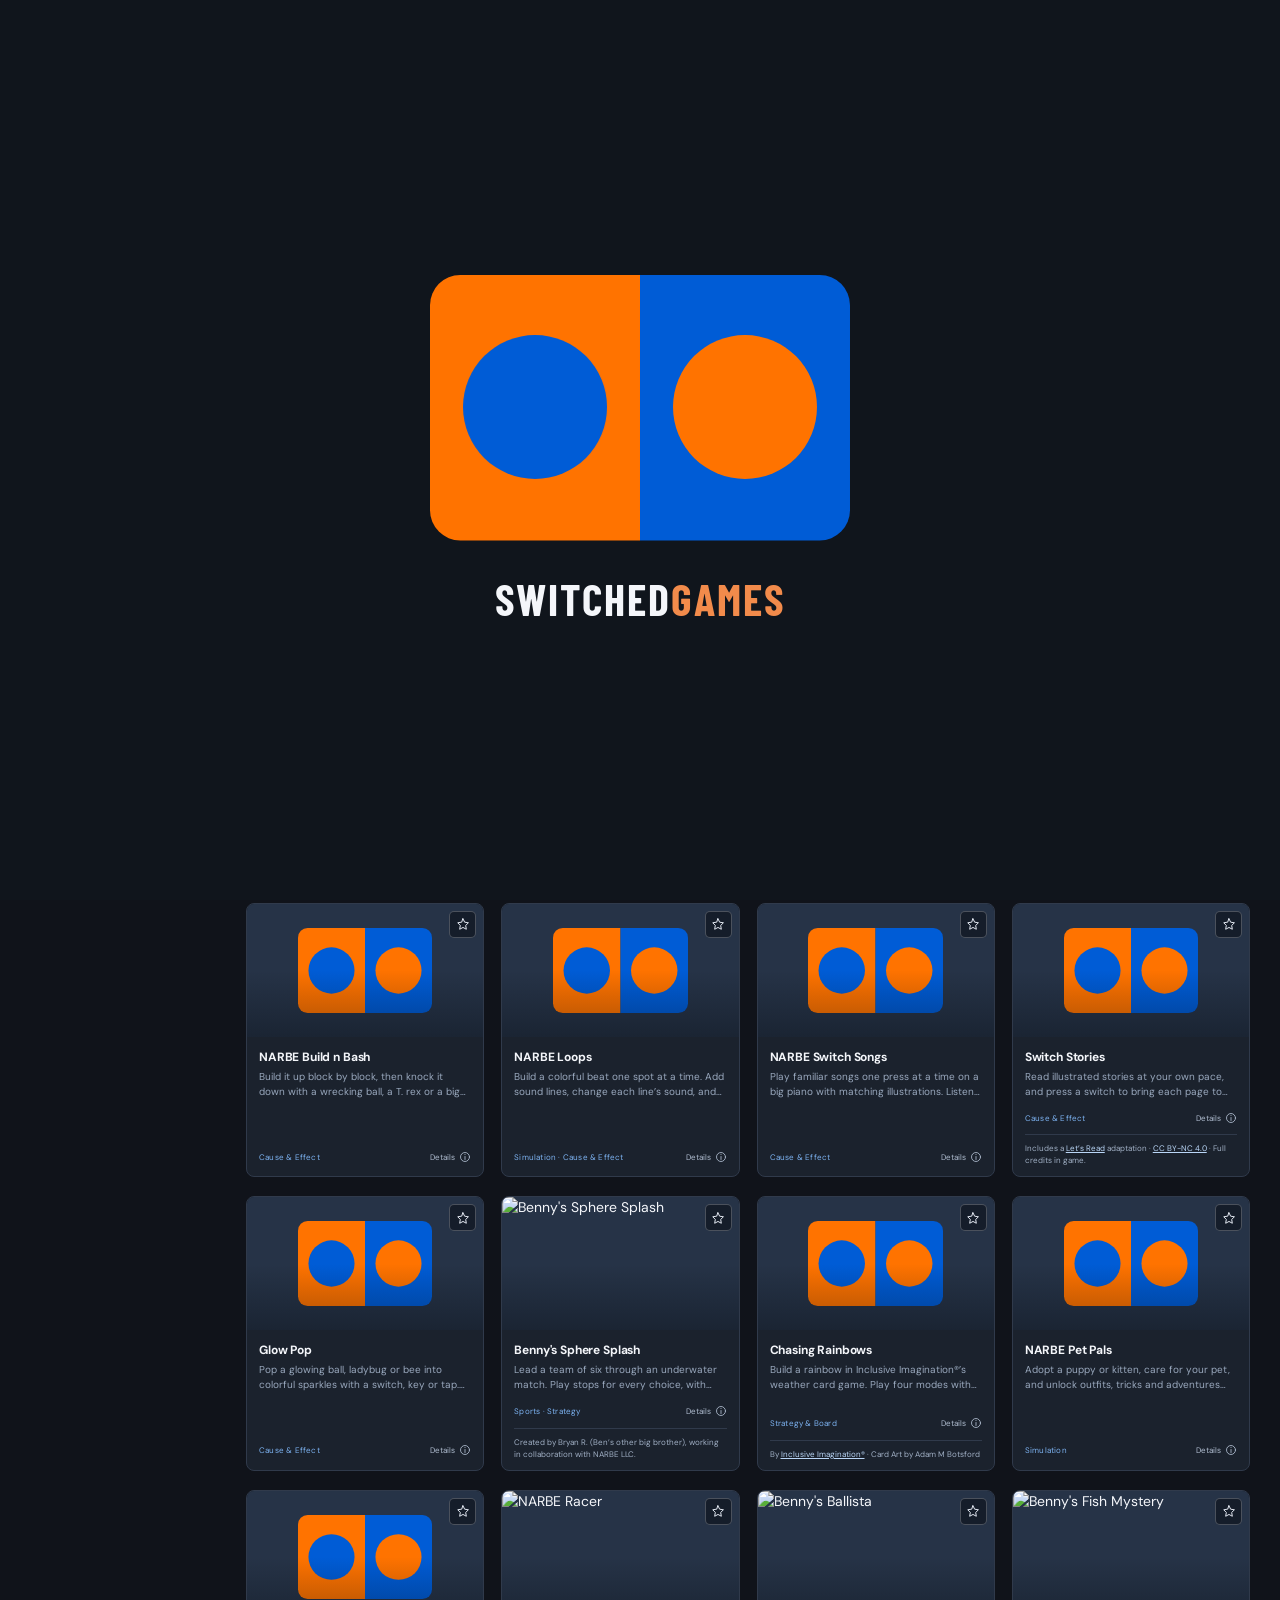
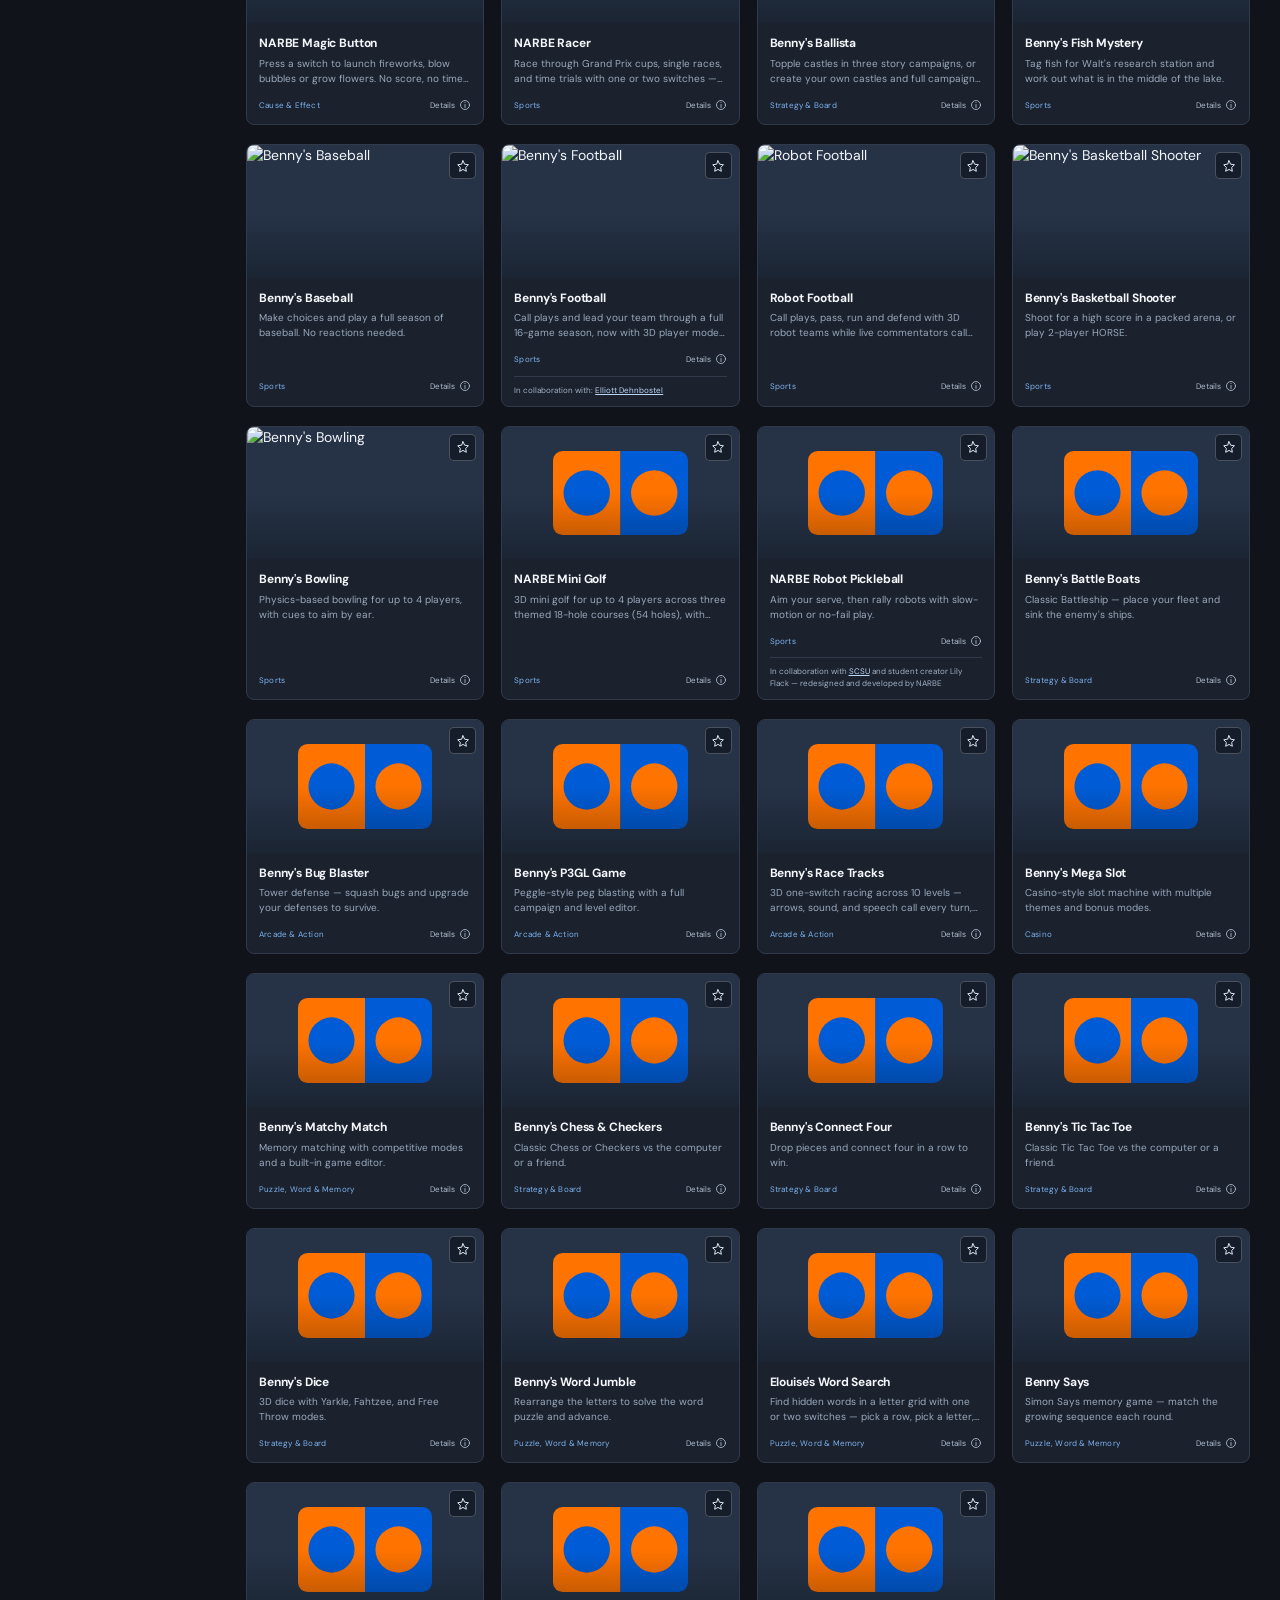
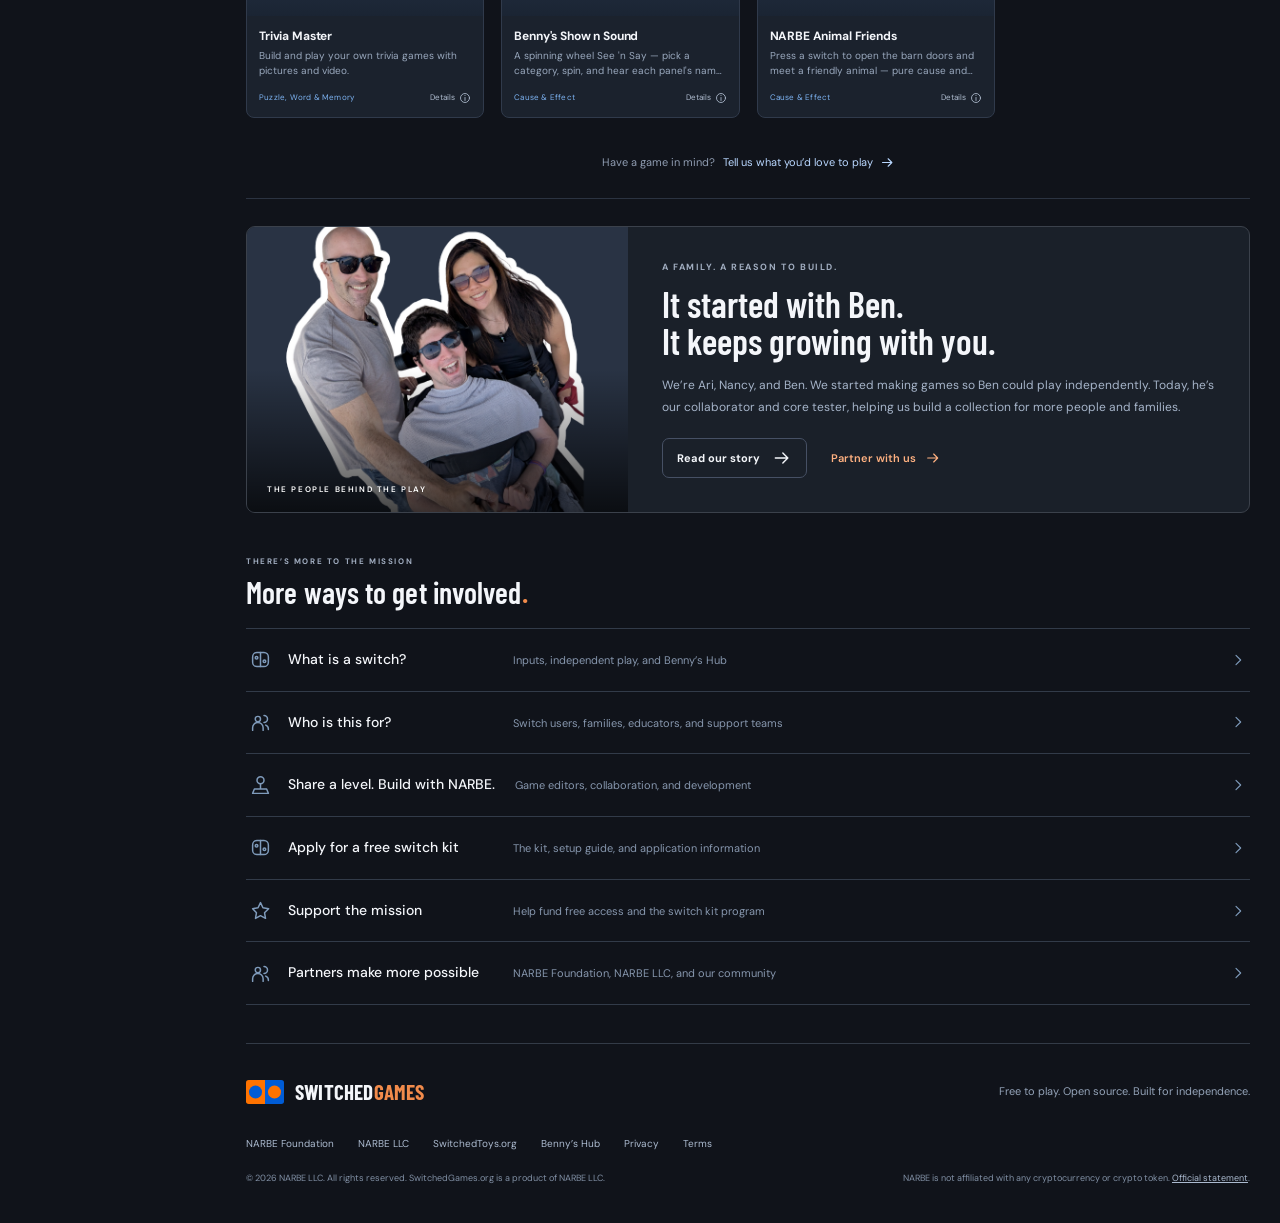
==== commit 574e325f: "Side bar category counts follow the games The counts beside each category were typed into the page i" ====
--- a/index.html
+++ b/index.html
@@ -78,7 +78,7 @@
     </nav>
     <div class="sidebar-rule"></div>
     <p class="nav-label">FIND YOUR KIND OF GAME</p>
-    <nav class="category-nav" aria-label="Game categories"><button class="side-link" data-category-select="sports" aria-pressed="false"><svg class="icon" aria-hidden="true"><use href="#i-sport"/></svg>Sports<span class="side-count">10</span></button><button class="side-link" data-category-select="strategy" aria-pressed="false"><svg class="icon" aria-hidden="true"><use href="#i-strategy"/></svg>Strategy &amp; Board<span class="side-count">9</span></button><button class="side-link" data-category-select="arcade" aria-pressed="false"><svg class="icon" aria-hidden="true"><use href="#i-arcade"/></svg>Arcade &amp; Action<span class="side-count">5</span></button><button class="side-link" data-category-select="puzzle" aria-pressed="false"><svg class="icon" aria-hidden="true"><use href="#i-puzzle"/></svg>Puzzle, Word &amp; Memory<span class="side-count">5</span></button><button class="side-link" data-category-select="cause-effect" aria-pressed="false"><svg class="icon" aria-hidden="true"><use href="#i-switch"/></svg>Cause &amp; Effect<span class="side-count">6</span></button><button class="side-link" data-category-select="simulation" aria-pressed="false"><svg class="icon" aria-hidden="true"><use href="#i-grid"/></svg>Simulation<span class="side-count">1</span></button><button class="side-link" data-category-select="casino" aria-pressed="false"><svg class="icon" aria-hidden="true"><use href="#i-dice"/></svg>Casino<span class="side-count">1</span></button></nav>
+    <nav class="category-nav" aria-label="Game categories"><button class="side-link" data-category-select="sports" aria-pressed="false"><svg class="icon" aria-hidden="true"><use href="#i-sport"/></svg>Sports<span class="side-count">10</span></button><button class="side-link" data-category-select="strategy" aria-pressed="false"><svg class="icon" aria-hidden="true"><use href="#i-strategy"/></svg>Strategy &amp; Board<span class="side-count">9</span></button><button class="side-link" data-category-select="arcade" aria-pressed="false"><svg class="icon" aria-hidden="true"><use href="#i-arcade"/></svg>Arcade &amp; Action<span class="side-count">5</span></button><button class="side-link" data-category-select="puzzle" aria-pressed="false"><svg class="icon" aria-hidden="true"><use href="#i-puzzle"/></svg>Puzzle, Word &amp; Memory<span class="side-count">5</span></button><button class="side-link" data-category-select="cause-effect" aria-pressed="false"><svg class="icon" aria-hidden="true"><use href="#i-switch"/></svg>Cause &amp; Effect<span class="side-count">12</span></button><button class="side-link" data-category-select="simulation" aria-pressed="false"><svg class="icon" aria-hidden="true"><use href="#i-grid"/></svg>Simulation<span class="side-count">5</span></button><button class="side-link" data-category-select="casino" aria-pressed="false"><svg class="icon" aria-hidden="true"><use href="#i-dice"/></svg>Casino<span class="side-count">1</span></button></nav>
     <div class="sidebar-rule"></div>
     <nav class="resource-nav" aria-label="About SwitchedGames">
       <a href="#how-to-play"><svg class="icon"><use href="#i-switch"/></svg>What is a switch?</a>
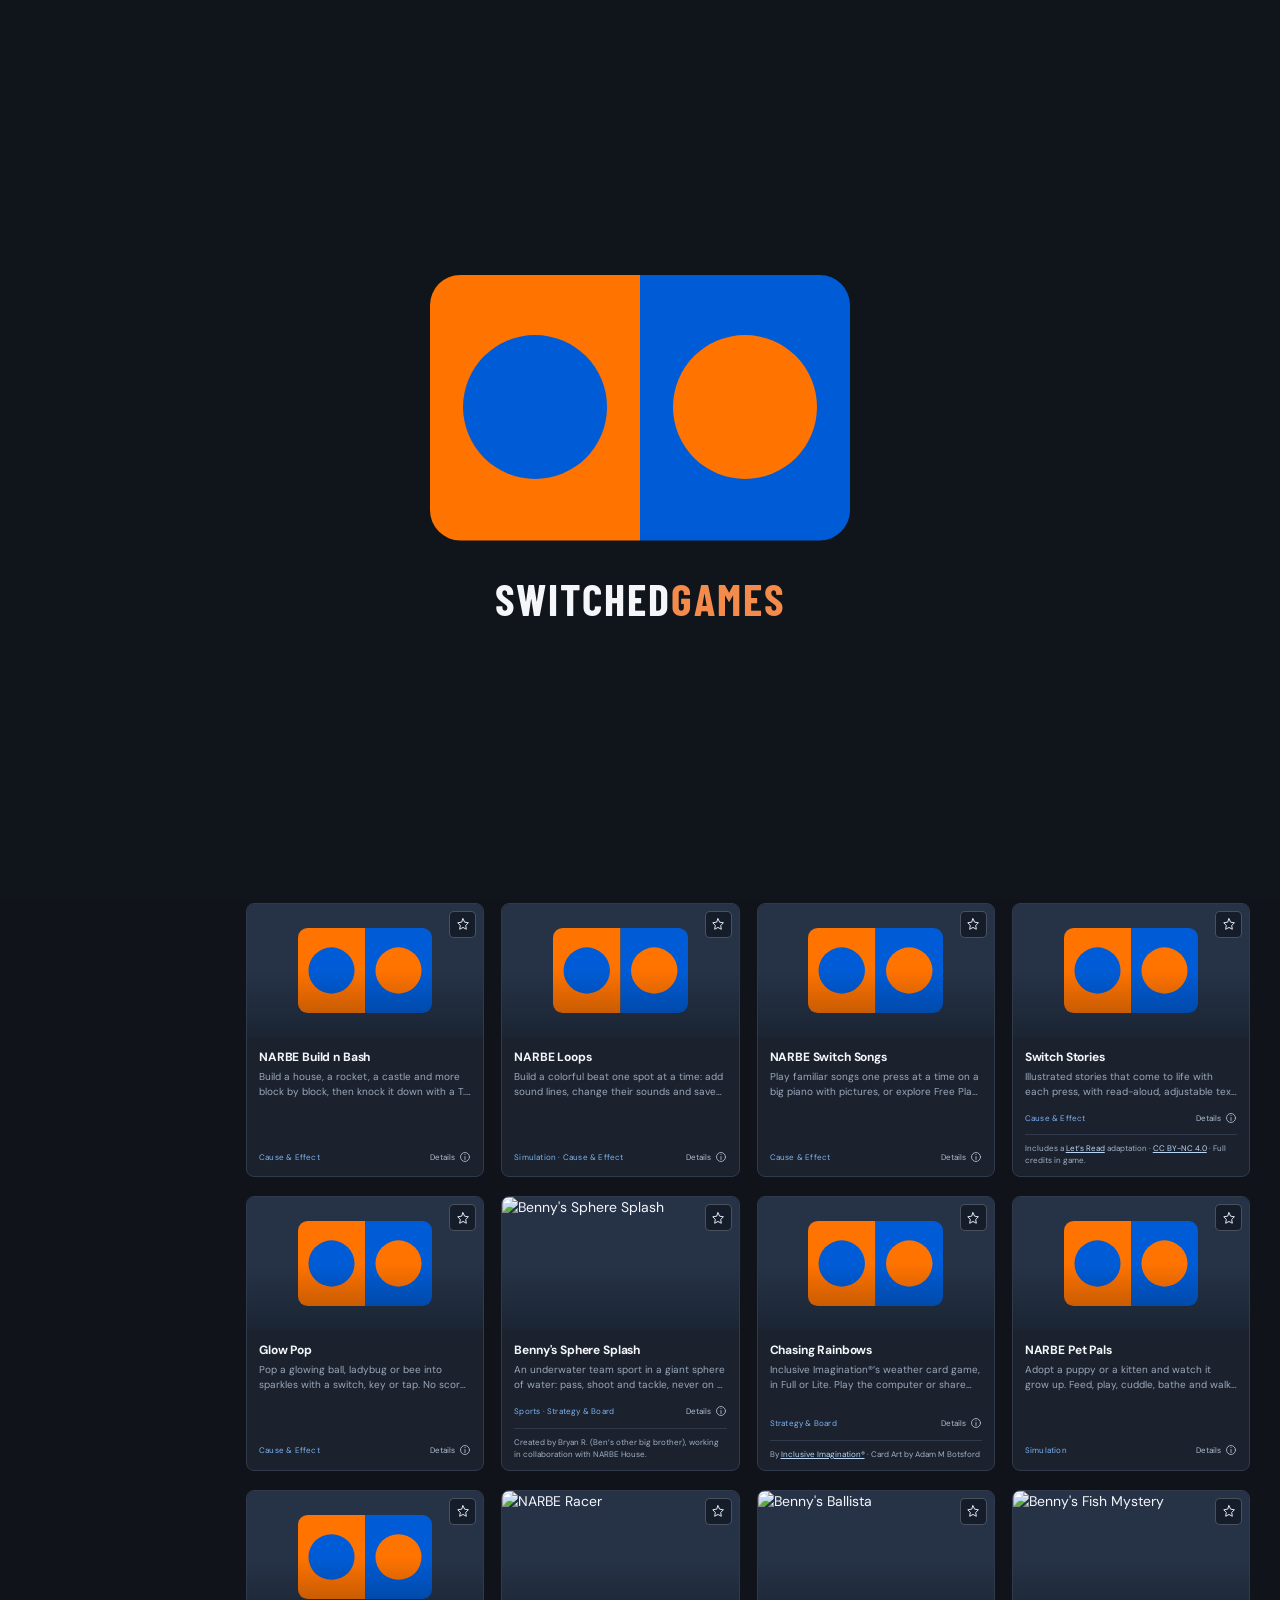
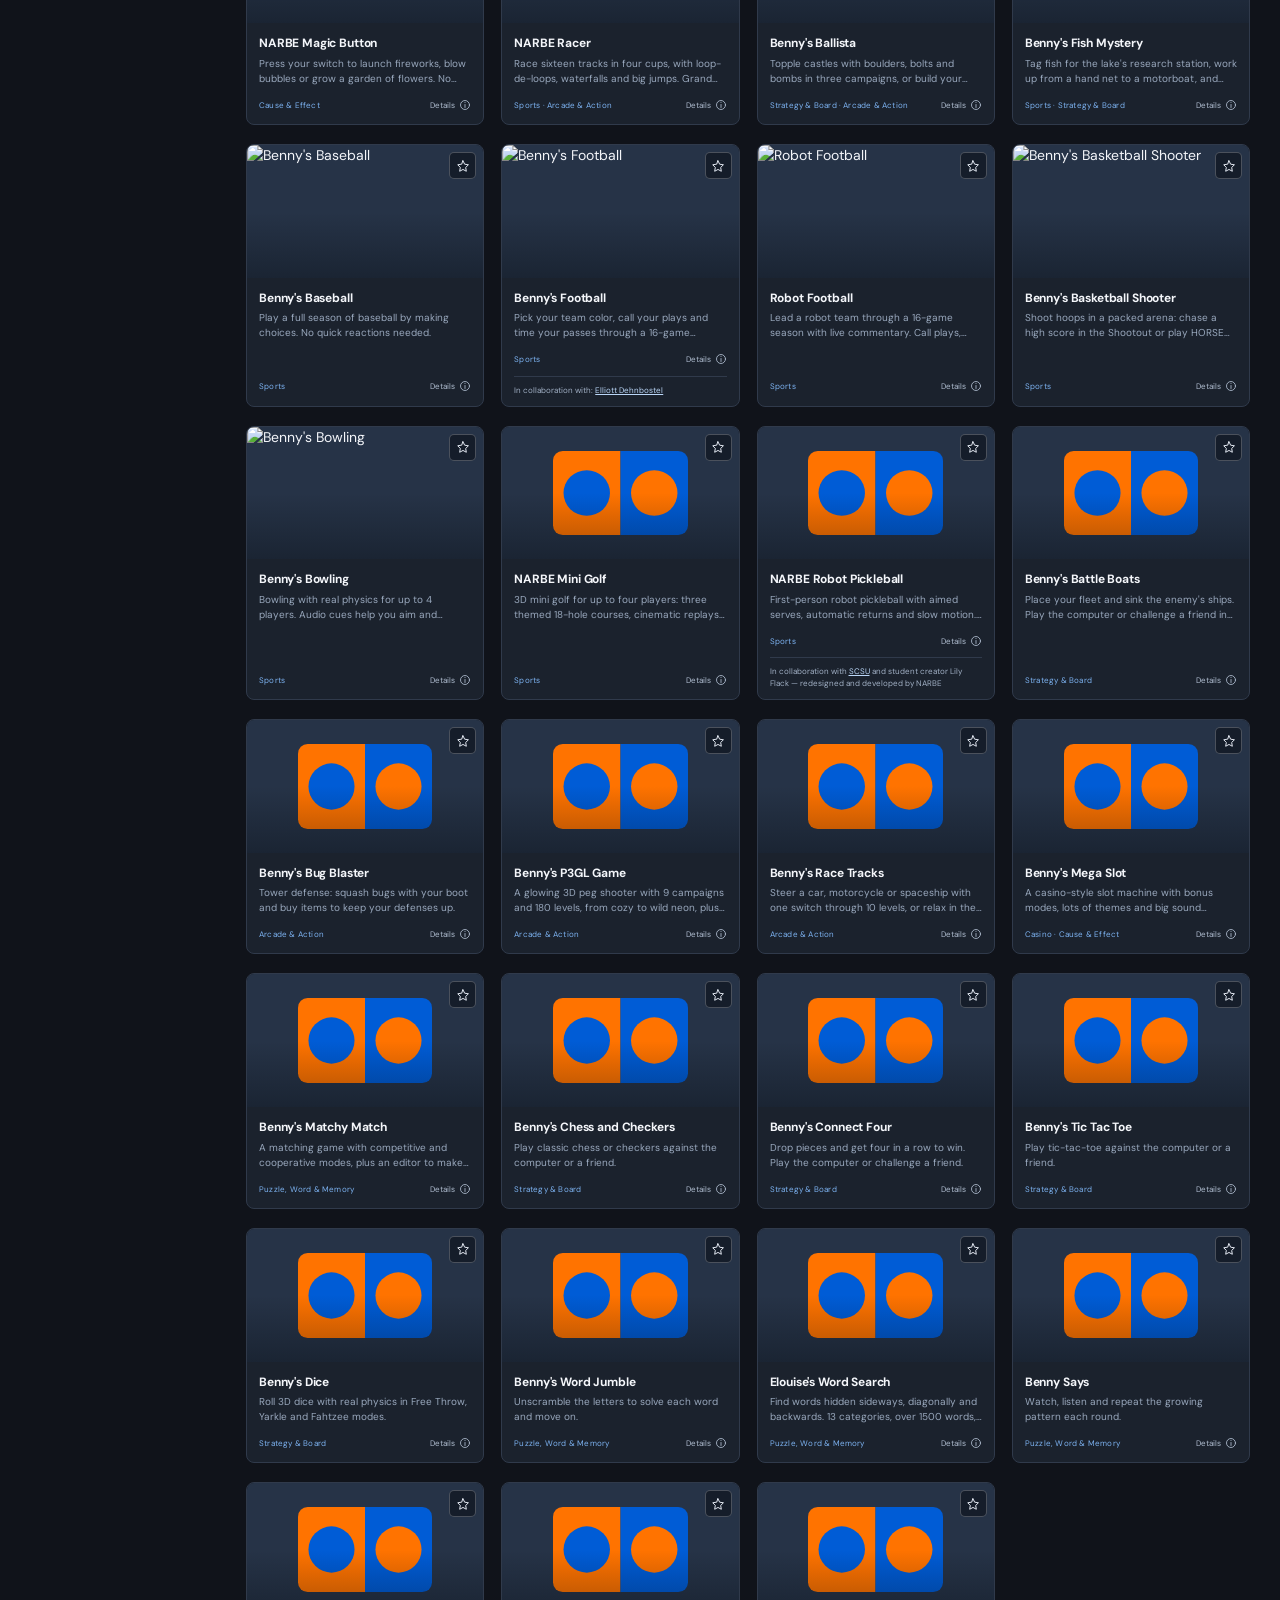
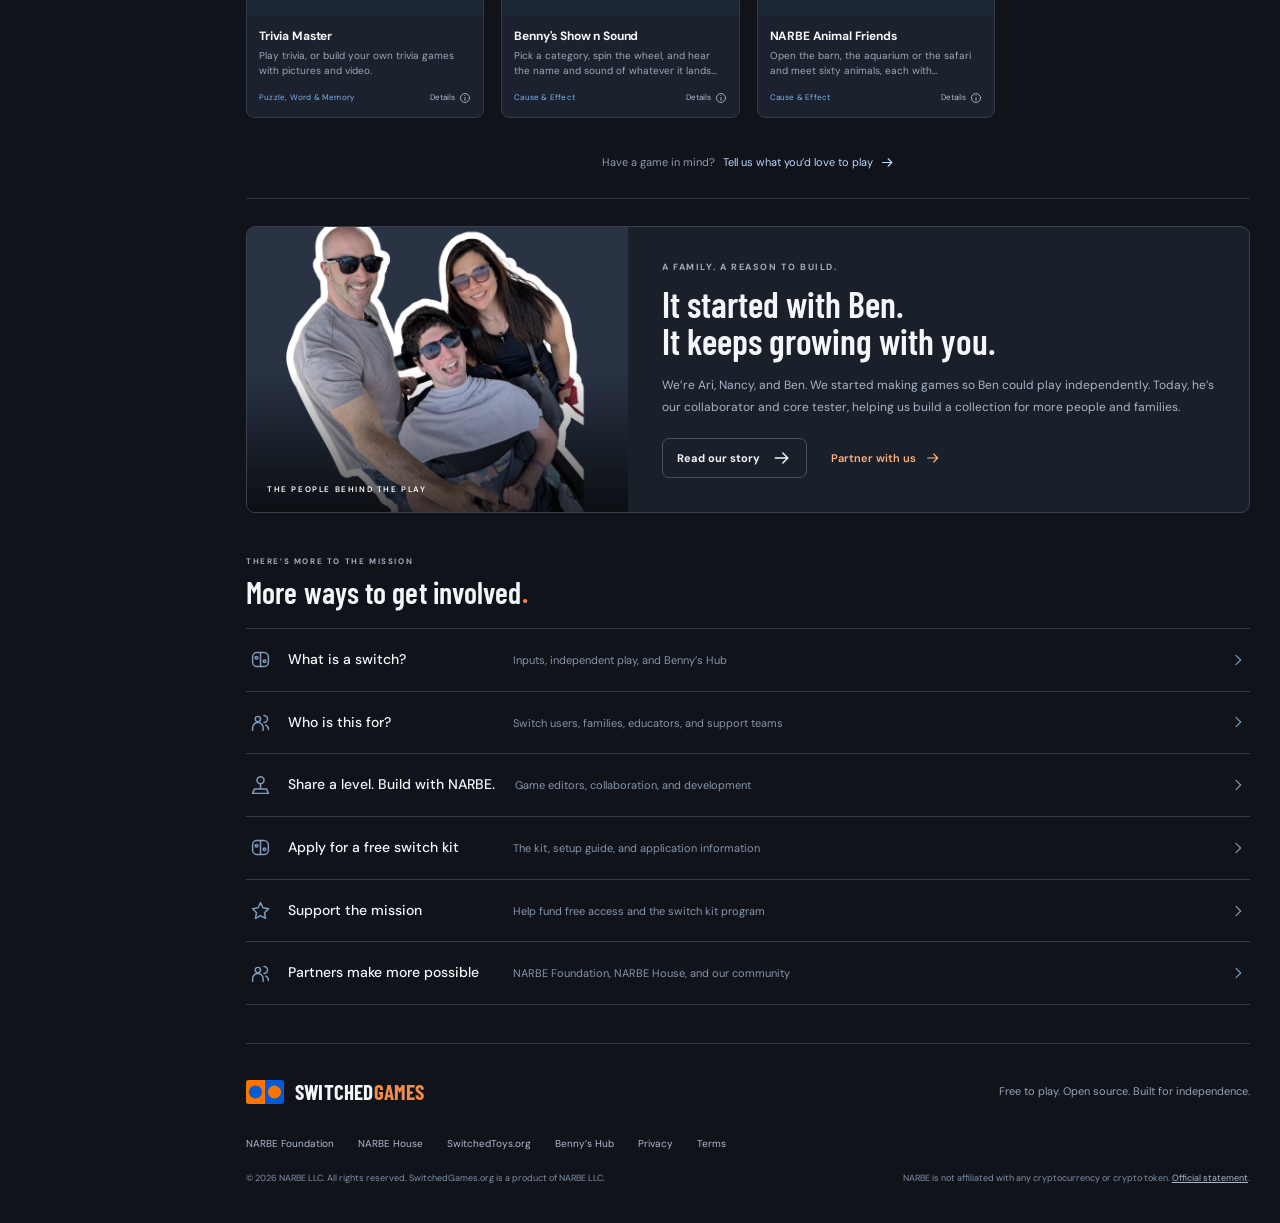
==== commit 468e56d7: "Consistency pass: All games count, card labels, one description per game - All games in the side bar" ====
--- a/index.html
+++ b/index.html
@@ -72,7 +72,7 @@
   <div class="sidebar-top">
     <p class="nav-label">YOUR NEXT ADVENTURE</p>
     <nav class="browse-nav" aria-label="Browse games">
-      <button class="side-link active" data-collection="all" aria-pressed="true"><svg class="icon"><use href="#i-grid"/></svg>All games <span class="side-count">32</span></button>
+      <button class="side-link active" data-collection="all" aria-pressed="true"><svg class="icon"><use href="#i-grid"/></svg>All games <span class="side-count">39</span></button>
       <button class="side-link" data-collection="favorites" aria-pressed="false"><svg class="icon"><use href="#i-star"/></svg>Favorites <span id="favorite-count" class="side-count">0</span></button>
       <button class="side-link" data-collection="recent" aria-pressed="false"><svg class="icon"><use href="#i-clock"/></svg>Recently played</button>
     </nav>
@@ -148,44 +148,44 @@
       <label class="select-wrap sort-wrap"><span class="sort-label">Sort:</span><span class="sr-only">Sort games</span><select id="sort-filter"><option value="featured">Featured</option><option value="az">A–Z</option><option value="za">Z–A</option></select><svg class="icon"><use href="#i-chevron"/></svg></label>
     </div>
     <div id="filter-summary" class="filter-summary" hidden><span id="filter-text"></span><button id="clear-filters">Clear filters <svg class="icon small"><use href="#i-close"/></svg></button></div>
-    <div class="games-grid" id="game-grid"><article class="game-card" data-game-id="NARBECOLORSPLASH"><a class="game-art" href="https://narbehouse.github.io/color-splash/" target="_blank" rel="noopener" data-play="NARBECOLORSPLASH" aria-label="Play NARBE Color Splash"><img src="https://narbehouse.github.io/bennyshub/images/games/narbecolorsplash.png?v=bbd12f972299" alt="NARBE Color Splash" width="480" height="270" loading="lazy"><span class="art-play"><svg class="icon" aria-hidden="true"><use href="#i-play"/></svg></span></a><button class="favorite-button" data-favorite="NARBECOLORSPLASH" aria-pressed="false" aria-label="Save NARBE Color Splash to favorites"><svg class="icon" aria-hidden="true"><use href="#i-star"/></svg></button><div class="game-card-body"><h3><a href="https://narbehouse.github.io/color-splash/" data-play="NARBECOLORSPLASH" target="_blank" rel="noopener">NARBE Color Splash</a></h3><p class="game-description">Color 96 pages in eight coloring books, one press at a time, or pick every color yourself. No wrong colors and no timer.</p><div class="game-card-footer"><span class="game-category">Cause &amp; Effect</span><button class="detail-button" data-details="NARBECOLORSPLASH" aria-label="About NARBE Color Splash">Details <svg class="icon" aria-hidden="true"><use href="#i-info"/></svg></button></div></div></article>
-<article class="game-card" data-game-id="NARBESPACEEXPLORER"><a class="game-art" href="https://narbehouse.github.io/bennyshub/apps/games/NARBESPACEEXPLORER/index.html" target="_blank" rel="noopener" data-play="NARBESPACEEXPLORER" aria-label="Play NARBE Space Explorer"><img src="https://narbehouse.github.io/bennyshub/images/games/narbespaceexplorer.png?v=c43395643170" alt="NARBE Space Explorer" width="480" height="270" loading="lazy"><span class="art-play"><svg class="icon" aria-hidden="true"><use href="#i-play"/></svg></span></a><button class="favorite-button" data-favorite="NARBESPACEEXPLORER" aria-pressed="false" aria-label="Save NARBE Space Explorer to favorites"><svg class="icon" aria-hidden="true"><use href="#i-star"/></svg></button><div class="game-card-body"><h3><a href="https://narbehouse.github.io/bennyshub/apps/games/NARBESPACEEXPLORER/index.html" data-play="NARBESPACEEXPLORER" target="_blank" rel="noopener">NARBE Space Explorer</a></h3><p class="game-description">Fly your own spaceship through a universe that never ends: galaxies, stars, planets and moons, all different. No score or timer.</p><div class="game-card-footer"><span class="game-category">Simulation · Cause &amp; Effect</span><button class="detail-button" data-details="NARBESPACEEXPLORER" aria-label="About NARBE Space Explorer">Details <svg class="icon" aria-hidden="true"><use href="#i-info"/></svg></button></div></div></article>
-<article class="game-card" data-game-id="BENSFOODCOURT"><a class="game-art" href="https://narbehouse.github.io/bens-food-court/" target="_blank" rel="noopener" data-play="BENSFOODCOURT" aria-label="Play Ben's Food Court"><img src="https://narbehouse.github.io/bennyshub/images/games/bensfoodcourt.png?v=f317f620a59d" alt="Ben's Food Court" width="480" height="270" loading="lazy"><span class="art-play"><svg class="icon" aria-hidden="true"><use href="#i-play"/></svg></span></a><button class="favorite-button" data-favorite="BENSFOODCOURT" aria-pressed="false" aria-label="Save Ben's Food Court to favorites"><svg class="icon" aria-hidden="true"><use href="#i-star"/></svg></button><div class="game-card-body"><h3><a href="https://narbehouse.github.io/bens-food-court/" data-play="BENSFOODCOURT" target="_blank" rel="noopener">Ben's Food Court</a></h3><p class="game-description">Run the counters of a cartoon mall food court. Customers walk up and order, and you make each order one step at a time, one choice per step. Plays with one or two switches.</p><div class="game-card-footer"><span class="game-category">Simulation</span><button class="detail-button" data-details="BENSFOODCOURT" aria-label="About Ben's Food Court">Details <svg class="icon" aria-hidden="true"><use href="#i-info"/></svg></button></div></div></article><article class="game-card" data-game-id="NARBEBUILDNRIDE"><a class="game-art" href="https://narbehouse.github.io/bennyshub/apps/games/NARBEBUILDNRIDE/index.html" target="_blank" rel="noopener" data-play="NARBEBUILDNRIDE" aria-label="Play NARBE Build n Ride"><img src="https://narbehouse.github.io/bennyshub/images/games/narbebuildnride.png?v=f7cfebf580ea" alt="NARBE Build n Ride" width="480" height="270" loading="lazy"><span class="art-play"><svg class="icon" aria-hidden="true"><use href="#i-play"/></svg></span></a><button class="favorite-button" data-favorite="NARBEBUILDNRIDE" aria-pressed="false" aria-label="Save NARBE Build n Ride to favorites"><svg class="icon" aria-hidden="true"><use href="#i-star"/></svg></button><div class="game-card-body"><h3><a href="https://narbehouse.github.io/bennyshub/apps/games/NARBEBUILDNRIDE/index.html" data-play="NARBEBUILDNRIDE" target="_blank" rel="noopener">NARBE Build n Ride</a></h3><p class="game-description">Ride a toy steam train through farms, mountains and a city at night, or build your own track one piece at a time. No score or timer.</p><div class="game-card-footer"><span class="game-category">Simulation · Cause &amp; Effect</span><button class="detail-button" data-details="NARBEBUILDNRIDE" aria-label="About NARBE Build n Ride">Details <svg class="icon" aria-hidden="true"><use href="#i-info"/></svg></button></div></div></article>
-<article class="game-card" data-game-id="NARBEBUILDNBASH"><a class="game-art" href="https://narbehouse.github.io/bennyshub/apps/games/NARBEBUILDNBASH/index.html" target="_blank" rel="noopener" data-play="NARBEBUILDNBASH" aria-label="Play NARBE Build n Bash"><img src="https://narbehouse.github.io/bennyshub/images/games/narbebuildnbash.png?v=344ee74e0df0" alt="NARBE Build n Bash" width="480" height="270" loading="lazy"><span class="art-play"><svg class="icon" aria-hidden="true"><use href="#i-play"/></svg></span></a><button class="favorite-button" data-favorite="NARBEBUILDNBASH" aria-pressed="false" aria-label="Save NARBE Build n Bash to favorites"><svg class="icon" aria-hidden="true"><use href="#i-star"/></svg></button><div class="game-card-body"><h3><a href="https://narbehouse.github.io/bennyshub/apps/games/NARBEBUILDNBASH/index.html" data-play="NARBEBUILDNBASH" target="_blank" rel="noopener">NARBE Build n Bash</a></h3><p class="game-description">Build it up block by block, then knock it down with a wrecking ball, a T. rex or a big sneeze. Twelve builds in twelve worlds, with no score or timer.</p><div class="game-card-footer"><span class="game-category">Cause &amp; Effect</span><button class="detail-button" data-details="NARBEBUILDNBASH" aria-label="About NARBE Build n Bash">Details <svg class="icon" aria-hidden="true"><use href="#i-info"/></svg></button></div></div></article>
-<article class="game-card" data-game-id="NARBELOOPS"><a class="game-art" href="https://narbehouse.github.io/bennyshub/apps/games/NARBELOOPS/index.html" target="_blank" rel="noopener" data-play="NARBELOOPS" aria-label="Play NARBE Loops"><img src="https://narbehouse.github.io/bennyshub/images/games/narbeloops-gameplay.webp" alt="NARBE Loops" width="480" height="270" loading="lazy"><span class="art-play"><svg class="icon" aria-hidden="true"><use href="#i-play"/></svg></span></a><button class="favorite-button" data-favorite="NARBELOOPS" aria-pressed="false" aria-label="Save NARBE Loops to favorites"><svg class="icon" aria-hidden="true"><use href="#i-star"/></svg></button><div class="game-card-body"><h3><a href="https://narbehouse.github.io/bennyshub/apps/games/NARBELOOPS/index.html" data-play="NARBELOOPS" target="_blank" rel="noopener">NARBE Loops</a></h3><p class="game-description">Build a colorful beat one spot at a time. Add sound lines, change each line’s sound, and save loop templates to reopen. Play with switches, a mouse or touch.</p><div class="game-card-footer"><span class="game-category">Simulation · Cause &amp; Effect</span><button class="detail-button" data-details="NARBELOOPS" aria-label="About NARBE Loops">Details <svg class="icon" aria-hidden="true"><use href="#i-info"/></svg></button></div></div></article>
-<article class="game-card" data-game-id="NARBESWITCHSONGS"><a class="game-art" href="https://narbehouse.github.io/bennyshub/apps/games/NARBESWITCHSONGS/index.html" target="_blank" rel="noopener" data-play="NARBESWITCHSONGS" aria-label="Play NARBE Switch Songs"><img src="https://narbehouse.github.io/bennyshub/images/games/narbeswitchsongs-gameplay.webp" alt="NARBE Switch Songs" width="480" height="270" loading="lazy"><span class="art-play"><svg class="icon" aria-hidden="true"><use href="#i-play"/></svg></span></a><button class="favorite-button" data-favorite="NARBESWITCHSONGS" aria-pressed="false" aria-label="Save NARBE Switch Songs to favorites"><svg class="icon" aria-hidden="true"><use href="#i-star"/></svg></button><div class="game-card-body"><h3><a href="https://narbehouse.github.io/bennyshub/apps/games/NARBESWITCHSONGS/index.html" data-play="NARBESWITCHSONGS" target="_blank" rel="noopener">NARBE Switch Songs</a></h3><p class="game-description">Play familiar songs one press at a time on a big piano with matching illustrations. Listen to a song or explore Free Play, with no score or timer.</p><div class="game-card-footer"><span class="game-category">Cause &amp; Effect</span><button class="detail-button" data-details="NARBESWITCHSONGS" aria-label="About NARBE Switch Songs">Details <svg class="icon" aria-hidden="true"><use href="#i-info"/></svg></button></div></div></article>
-<article class="game-card" data-game-id="NARBESWITCHSTORIES"><a class="game-art" href="https://narbehouse.github.io/switch-stories/" target="_blank" rel="noopener" data-play="NARBESWITCHSTORIES" aria-label="Play Switch Stories"><img src="https://narbehouse.github.io/bennyshub/images/games/switchstories.png?v=0dcf06e09e0e" alt="Switch Stories" width="480" height="270" loading="lazy"><span class="art-play"><svg class="icon" aria-hidden="true"><use href="#i-play"/></svg></span></a><button class="favorite-button" data-favorite="NARBESWITCHSTORIES" aria-pressed="false" aria-label="Save Switch Stories to favorites"><svg class="icon" aria-hidden="true"><use href="#i-star"/></svg></button><div class="game-card-body"><h3><a href="https://narbehouse.github.io/switch-stories/" data-play="NARBESWITCHSTORIES" target="_blank" rel="noopener">Switch Stories</a></h3><p class="game-description">Read illustrated stories at your own pace, and press a switch to bring each page to life. Includes read-aloud, adjustable text and high-contrast views.</p><div class="game-card-footer"><span class="game-category">Cause &amp; Effect</span><button class="detail-button" data-details="NARBESWITCHSTORIES" aria-label="About Switch Stories">Details <svg class="icon" aria-hidden="true"><use href="#i-info"/></svg></button></div><p class="game-card-credit">Includes a <a href="https://www.letsreadasia.org/" target="_blank" rel="noopener">Let’s Read</a> adaptation · <a href="https://creativecommons.org/licenses/by-nc/4.0/" target="_blank" rel="noopener">CC BY-NC 4.0</a> · Full credits in game.</p></div></article>
-<article class="game-card" data-game-id="NARBEGLOWPOP"><a class="game-art" href="https://narbehouse.github.io/bennyshub/apps/games/NARBEGLOWPOP/index.html" target="_blank" rel="noopener" data-play="NARBEGLOWPOP" aria-label="Play Glow Pop"><img src="https://narbehouse.github.io/bennyshub/images/games/glowpop.png?v=ab6c0e738f46" alt="Glow Pop" width="480" height="270" loading="lazy"><span class="art-play"><svg class="icon" aria-hidden="true"><use href="#i-play"/></svg></span></a><button class="favorite-button" data-favorite="NARBEGLOWPOP" aria-pressed="false" aria-label="Save Glow Pop to favorites"><svg class="icon" aria-hidden="true"><use href="#i-star"/></svg></button><div class="game-card-body"><h3><a href="https://narbehouse.github.io/bennyshub/apps/games/NARBEGLOWPOP/index.html" data-play="NARBEGLOWPOP" target="_blank" rel="noopener">Glow Pop</a></h3><p class="game-description">Pop a glowing ball, ladybug or bee into colorful sparkles with a switch, key or tap. Choose colors, sizes and sounds, with no score or timer.</p><div class="game-card-footer"><span class="game-category">Cause &amp; Effect</span><button class="detail-button" data-details="NARBEGLOWPOP" aria-label="About Glow Pop">Details <svg class="icon" aria-hidden="true"><use href="#i-info"/></svg></button></div></div></article>
-<article class="game-card" data-game-id="BENNYSSPHERESPLASH"><a class="game-art" href="https://narbehouse.github.io/bennyshub/apps/games/BENNYSSPHERESPLASH/index.html" target="_blank" rel="noopener" data-play="BENNYSSPHERESPLASH" aria-label="Play Benny's Sphere Splash"><img src="https://narbehouse.github.io/bennyshub/images/games/bennyspheresplash-20261017.png" alt="Benny's Sphere Splash" width="480" height="270" loading="eager"><span class="art-play"><svg class="icon" aria-hidden="true"><use href="#i-play"/></svg></span></a><button class="favorite-button" data-favorite="BENNYSSPHERESPLASH" aria-pressed="false" aria-label="Save Benny's Sphere Splash to favorites"><svg class="icon" aria-hidden="true"><use href="#i-star"/></svg></button><div class="game-card-body"><h3><a href="https://narbehouse.github.io/bennyshub/apps/games/BENNYSSPHERESPLASH/index.html" data-play="BENNYSSPHERESPLASH" target="_blank" rel="noopener">Benny's Sphere Splash</a></h3><p class="game-description">Lead a team of six through an underwater match. Play stops for every choice, with special moves and a full broadcast crew.</p><div class="game-card-footer"><span class="game-category">Sports · Strategy</span><button class="detail-button" data-details="BENNYSSPHERESPLASH" aria-label="About Benny's Sphere Splash">Details <svg class="icon" aria-hidden="true"><use href="#i-info"/></svg></button></div><p class="game-card-credit">Created by Bryan R. (Ben’s other big brother), working in collaboration with NARBE LLC.</p></div></article>
-<article class="game-card" data-game-id="CHASINGRAINBOWS"><a class="game-art" href="https://narbehouse.github.io/bennyshub/apps/games/CHASINGRAINBOWS/index.html" target="_blank" rel="noopener" data-play="CHASINGRAINBOWS" aria-label="Play Chasing Rainbows"><img src="https://narbehouse.github.io/bennyshub/images/games/chasingrainbows.png" alt="Chasing Rainbows" width="480" height="270" loading="lazy"><span class="art-play"><svg class="icon" aria-hidden="true"><use href="#i-play"/></svg></span></a><button class="favorite-button" data-favorite="CHASINGRAINBOWS" aria-pressed="false" aria-label="Save Chasing Rainbows to favorites"><svg class="icon" aria-hidden="true"><use href="#i-star"/></svg></button><div class="game-card-body"><h3><a href="https://narbehouse.github.io/bennyshub/apps/games/CHASINGRAINBOWS/index.html" data-play="CHASINGRAINBOWS" target="_blank" rel="noopener">Chasing Rainbows</a></h3><p class="game-description">Build a rainbow in Inclusive Imagination®’s weather card game. Play four modes with one or two switches, against the computer or sharing the switch with family.</p><div class="game-card-footer"><span class="game-category">Strategy &amp; Board</span><button class="detail-button" data-details="CHASINGRAINBOWS" aria-label="About Chasing Rainbows">Details <svg class="icon" aria-hidden="true"><use href="#i-info"/></svg></button></div><p class="game-card-credit">By <a href="https://inclusiveimagination.co/" target="_blank" rel="noopener">Inclusive Imagination®</a> · Card Art by Adam M Botsford</p></div></article>
-<article class="game-card" data-game-id="NARBEPETPALS"><a class="game-art" href="https://narbehouse.github.io/bennyshub/apps/games/NARBEPETPALS/index.html" target="_blank" rel="noopener" data-play="NARBEPETPALS" aria-label="Play NARBE Pet Pals"><img src="https://narbehouse.github.io/bennyshub/images/games/narbepetpals.png" alt="NARBE Pet Pals" width="480" height="270" loading="lazy"><span class="art-play"><svg class="icon" aria-hidden="true"><use href="#i-play"/></svg></span></a><button class="favorite-button" data-favorite="NARBEPETPALS" aria-pressed="false" aria-label="Save NARBE Pet Pals to favorites"><svg class="icon" aria-hidden="true"><use href="#i-star"/></svg></button><div class="game-card-body"><h3><a href="https://narbehouse.github.io/bennyshub/apps/games/NARBEPETPALS/index.html" data-play="NARBEPETPALS" target="_blank" rel="noopener">NARBE Pet Pals</a></h3><p class="game-description">Adopt a puppy or kitten, care for your pet, and unlock outfits, tricks and adventures with two switches.</p><div class="game-card-footer"><span class="game-category">Simulation</span><button class="detail-button" data-details="NARBEPETPALS" aria-label="About NARBE Pet Pals">Details <svg class="icon" aria-hidden="true"><use href="#i-info"/></svg></button></div></div></article>
-<article class="game-card" data-game-id="NARBEMAGICBUTTON"><a class="game-art" href="https://narbehouse.github.io/bennyshub/apps/games/NARBEMAGICBUTTON/index.html" target="_blank" rel="noopener" data-play="NARBEMAGICBUTTON" aria-label="Play NARBE Magic Button"><img src="https://narbehouse.github.io/bennyshub/images/games/narbemagicbutton.png?v=c6b1f7acfaf0" alt="NARBE Magic Button" width="480" height="270" loading="lazy"><span class="art-play"><svg class="icon" aria-hidden="true"><use href="#i-play"/></svg></span></a><button class="favorite-button" data-favorite="NARBEMAGICBUTTON" aria-pressed="false" aria-label="Save NARBE Magic Button to favorites"><svg class="icon" aria-hidden="true"><use href="#i-star"/></svg></button><div class="game-card-body"><h3><a href="https://narbehouse.github.io/bennyshub/apps/games/NARBEMAGICBUTTON/index.html" data-play="NARBEMAGICBUTTON" target="_blank" rel="noopener">NARBE Magic Button</a></h3><p class="game-description">Press a switch to launch fireworks, blow bubbles or grow flowers. No score, no timer, nothing to lose.</p><div class="game-card-footer"><span class="game-category">Cause &amp; Effect</span><button class="detail-button" data-details="NARBEMAGICBUTTON" aria-label="About NARBE Magic Button">Details <svg class="icon" aria-hidden="true"><use href="#i-info"/></svg></button></div></div></article>
-<article class="game-card" data-game-id="NARBEKART"><a class="game-art" href="https://narbehouse.github.io/bennyshub/apps/games/NARBEKART/index.html" target="_blank" rel="noopener" data-play="NARBEKART" aria-label="Play NARBE Racer"><img src="https://narbehouse.github.io/bennyshub/images/games/narberacer.png" alt="NARBE Racer" width="480" height="270" loading="eager"><span class="art-play"><svg class="icon" aria-hidden="true"><use href="#i-play"/></svg></span></a><button class="favorite-button" data-favorite="NARBEKART" aria-pressed="false" aria-label="Save NARBE Racer to favorites"><svg class="icon" aria-hidden="true"><use href="#i-star"/></svg></button><div class="game-card-body"><h3><a href="https://narbehouse.github.io/bennyshub/apps/games/NARBEKART/index.html" data-play="NARBEKART" target="_blank" rel="noopener">NARBE Racer</a></h3><p class="game-description">Race through Grand Prix cups, single races, and time trials with one or two switches — or race a friend with one switch each.</p><div class="game-card-footer"><span class="game-category">Sports</span><button class="detail-button" data-details="NARBEKART" aria-label="About NARBE Racer">Details <svg class="icon" aria-hidden="true"><use href="#i-info"/></svg></button></div></div></article>
-<article class="game-card" data-game-id="BENNYSBALLISTA"><a class="game-art" href="https://narbehouse.github.io/bennyshub/apps/games/BENNYSBALLISTA/index.html" target="_blank" rel="noopener" data-play="BENNYSBALLISTA" aria-label="Play Benny's Ballista"><img src="https://narbehouse.github.io/bennyshub/images/games/bennysballista.png" alt="Benny's Ballista" width="480" height="270" loading="eager"><span class="art-play"><svg class="icon" aria-hidden="true"><use href="#i-play"/></svg></span></a><button class="favorite-button" data-favorite="BENNYSBALLISTA" aria-pressed="false" aria-label="Save Benny's Ballista to favorites"><svg class="icon" aria-hidden="true"><use href="#i-star"/></svg></button><div class="game-card-body"><h3><a href="https://narbehouse.github.io/bennyshub/apps/games/BENNYSBALLISTA/index.html" data-play="BENNYSBALLISTA" target="_blank" rel="noopener">Benny's Ballista</a></h3><p class="game-description">Topple castles in three story campaigns, or create your own castles and full campaigns in the Castle Workshop. Build, play and share adventures with custom stories and goals.</p><div class="game-card-footer"><span class="game-category">Strategy &amp; Board</span><button class="detail-button" data-details="BENNYSBALLISTA" aria-label="About Benny's Ballista">Details <svg class="icon" aria-hidden="true"><use href="#i-info"/></svg></button></div></div></article>
-<article class="game-card" data-game-id="BENNYSFISHMYSTERY"><a class="game-art" href="https://narbehouse.github.io/bennyshub/apps/games/BENNYSFISHMYSTERY/index.html" target="_blank" rel="noopener" data-play="BENNYSFISHMYSTERY" aria-label="Play Benny's Fish Mystery"><img src="https://narbehouse.github.io/bennyshub/images/games/bennysfishmystery.png" alt="Benny's Fish Mystery" width="480" height="270" loading="eager"><span class="art-play"><svg class="icon" aria-hidden="true"><use href="#i-play"/></svg></span></a><button class="favorite-button" data-favorite="BENNYSFISHMYSTERY" aria-pressed="false" aria-label="Save Benny's Fish Mystery to favorites"><svg class="icon" aria-hidden="true"><use href="#i-star"/></svg></button><div class="game-card-body"><h3><a href="https://narbehouse.github.io/bennyshub/apps/games/BENNYSFISHMYSTERY/index.html" data-play="BENNYSFISHMYSTERY" target="_blank" rel="noopener">Benny's Fish Mystery</a></h3><p class="game-description">Tag fish for Walt's research station and work out what is in the middle of the lake.</p><div class="game-card-footer"><span class="game-category">Sports</span><button class="detail-button" data-details="BENNYSFISHMYSTERY" aria-label="About Benny's Fish Mystery">Details <svg class="icon" aria-hidden="true"><use href="#i-info"/></svg></button></div></div></article>
-<article class="game-card" data-game-id="BENNYSBASEBALL2"><a class="game-art" href="https://narbehouse.github.io/bennyshub/apps/games/BENNYSBASEBALL2/index.html" target="_blank" rel="noopener" data-play="BENNYSBASEBALL2" aria-label="Play Benny's Baseball"><img src="https://narbehouse.github.io/bennyshub/images/games/bennysbaseball.png?v=057ec50ddf48" alt="Benny's Baseball" width="480" height="270" loading="eager"><span class="art-play"><svg class="icon" aria-hidden="true"><use href="#i-play"/></svg></span></a><button class="favorite-button" data-favorite="BENNYSBASEBALL2" aria-pressed="false" aria-label="Save Benny's Baseball to favorites"><svg class="icon" aria-hidden="true"><use href="#i-star"/></svg></button><div class="game-card-body"><h3><a href="https://narbehouse.github.io/bennyshub/apps/games/BENNYSBASEBALL2/index.html" data-play="BENNYSBASEBALL2" target="_blank" rel="noopener">Benny's Baseball</a></h3><p class="game-description">Make choices and play a full season of baseball. No reactions needed.</p><div class="game-card-footer"><span class="game-category">Sports</span><button class="detail-button" data-details="BENNYSBASEBALL2" aria-label="About Benny's Baseball">Details <svg class="icon" aria-hidden="true"><use href="#i-info"/></svg></button></div></div></article>
-<article class="game-card" data-game-id="BENNYSFOOTBALL"><a class="game-art" href="https://narbehouse.github.io/bennyshub/apps/games/BENNYSFOOTBALL/index.html" target="_blank" rel="noopener" data-play="BENNYSFOOTBALL" aria-label="Play Benny's Football"><img src="https://narbehouse.github.io/bennyshub/images/games/bennysfootball.png" alt="Benny's Football" width="480" height="270" loading="eager"><span class="art-play"><svg class="icon" aria-hidden="true"><use href="#i-play"/></svg></span></a><button class="favorite-button" data-favorite="BENNYSFOOTBALL" aria-pressed="false" aria-label="Save Benny's Football to favorites"><svg class="icon" aria-hidden="true"><use href="#i-star"/></svg></button><div class="game-card-body"><h3><a href="https://narbehouse.github.io/bennyshub/apps/games/BENNYSFOOTBALL/index.html" data-play="BENNYSFOOTBALL" target="_blank" rel="noopener">Benny's Football</a></h3><p class="game-description">Call plays and lead your team through a full 16-game season, now with 3D player models on the field.</p><div class="game-card-footer"><span class="game-category">Sports</span><button class="detail-button" data-details="BENNYSFOOTBALL" aria-label="About Benny's Football">Details <svg class="icon" aria-hidden="true"><use href="#i-info"/></svg></button></div><p class="game-card-credit">In collaboration with: <a href="https://github.com/elliottdehn" target="_blank" rel="noopener">Elliott Dehnbostel</a></p></div></article>
-<article class="game-card" data-game-id="ROBOTFOOTBALL"><a class="game-art" href="https://narbehouse.github.io/bennyshub/apps/games/ROBOTFOOTBALL/index.html" target="_blank" rel="noopener" data-play="ROBOTFOOTBALL" aria-label="Play Robot Football"><img src="https://narbehouse.github.io/bennyshub/images/games/robotfootball.png" alt="Robot Football" width="480" height="270" loading="eager"><span class="art-play"><svg class="icon" aria-hidden="true"><use href="#i-play"/></svg></span></a><button class="favorite-button" data-favorite="ROBOTFOOTBALL" aria-pressed="false" aria-label="Save Robot Football to favorites"><svg class="icon" aria-hidden="true"><use href="#i-star"/></svg></button><div class="game-card-body"><h3><a href="https://narbehouse.github.io/bennyshub/apps/games/ROBOTFOOTBALL/index.html" data-play="ROBOTFOOTBALL" target="_blank" rel="noopener">Robot Football</a></h3><p class="game-description">Call plays, pass, run and defend with 3D robot teams while live commentators call the action. Season, exhibition or practice, one or two switches.</p><div class="game-card-footer"><span class="game-category">Sports</span><button class="detail-button" data-details="ROBOTFOOTBALL" aria-label="About Robot Football">Details <svg class="icon" aria-hidden="true"><use href="#i-info"/></svg></button></div></div></article>
-<article class="game-card" data-game-id="BENNYSBASKETBALLSHOOTER"><a class="game-art" href="https://narbehouse.github.io/bennyshub/apps/games/BENNYSBASKETBALLSHOOTER/index.html" target="_blank" rel="noopener" data-play="BENNYSBASKETBALLSHOOTER" aria-label="Play Benny's Basketball Shooter"><img src="https://narbehouse.github.io/bennyshub/images/games/bennysbasketball.png" alt="Benny's Basketball Shooter" width="480" height="270" loading="eager"><span class="art-play"><svg class="icon" aria-hidden="true"><use href="#i-play"/></svg></span></a><button class="favorite-button" data-favorite="BENNYSBASKETBALLSHOOTER" aria-pressed="false" aria-label="Save Benny's Basketball Shooter to favorites"><svg class="icon" aria-hidden="true"><use href="#i-star"/></svg></button><div class="game-card-body"><h3><a href="https://narbehouse.github.io/bennyshub/apps/games/BENNYSBASKETBALLSHOOTER/index.html" data-play="BENNYSBASKETBALLSHOOTER" target="_blank" rel="noopener">Benny's Basketball Shooter</a></h3><p class="game-description">Shoot for a high score in a packed arena, or play 2-player HORSE.</p><div class="game-card-footer"><span class="game-category">Sports</span><button class="detail-button" data-details="BENNYSBASKETBALLSHOOTER" aria-label="About Benny's Basketball Shooter">Details <svg class="icon" aria-hidden="true"><use href="#i-info"/></svg></button></div></div></article>
-<article class="game-card" data-game-id="BENNYSBOWLING"><a class="game-art" href="https://narbehouse.github.io/bennyshub/apps/games/BENNYSBOWLING/index.html" target="_blank" rel="noopener" data-play="BENNYSBOWLING" aria-label="Play Benny's Bowling"><img src="https://narbehouse.github.io/bennyshub/images/games/bennysbowling.png" alt="Benny's Bowling" width="480" height="270" loading="eager"><span class="art-play"><svg class="icon" aria-hidden="true"><use href="#i-play"/></svg></span></a><button class="favorite-button" data-favorite="BENNYSBOWLING" aria-pressed="false" aria-label="Save Benny's Bowling to favorites"><svg class="icon" aria-hidden="true"><use href="#i-star"/></svg></button><div class="game-card-body"><h3><a href="https://narbehouse.github.io/bennyshub/apps/games/BENNYSBOWLING/index.html" data-play="BENNYSBOWLING" target="_blank" rel="noopener">Benny's Bowling</a></h3><p class="game-description">Physics-based bowling for up to 4 players, with cues to aim by ear.</p><div class="game-card-footer"><span class="game-category">Sports</span><button class="detail-button" data-details="BENNYSBOWLING" aria-label="About Benny's Bowling">Details <svg class="icon" aria-hidden="true"><use href="#i-info"/></svg></button></div></div></article>
-<article class="game-card" data-game-id="NARBEMINIGOLF"><a class="game-art" href="https://narbehouse.github.io/bennyshub/apps/games/NARBEMINIGOLF/index.html" target="_blank" rel="noopener" data-play="NARBEMINIGOLF" aria-label="Play NARBE Mini Golf"><img src="https://narbehouse.github.io/bennyshub/images/games/narbeminigolf.png" alt="NARBE Mini Golf" width="480" height="270" loading="lazy"><span class="art-play"><svg class="icon" aria-hidden="true"><use href="#i-play"/></svg></span></a><button class="favorite-button" data-favorite="NARBEMINIGOLF" aria-pressed="false" aria-label="Save NARBE Mini Golf to favorites"><svg class="icon" aria-hidden="true"><use href="#i-star"/></svg></button><div class="game-card-body"><h3><a href="https://narbehouse.github.io/bennyshub/apps/games/NARBEMINIGOLF/index.html" data-play="NARBEMINIGOLF" target="_blank" rel="noopener">NARBE Mini Golf</a></h3><p class="game-description">3D mini golf for up to 4 players across three themed 18-hole courses (54 holes), with longer winding layouts, cinematic cameras and a Course Creator.</p><div class="game-card-footer"><span class="game-category">Sports</span><button class="detail-button" data-details="NARBEMINIGOLF" aria-label="About NARBE Mini Golf">Details <svg class="icon" aria-hidden="true"><use href="#i-info"/></svg></button></div></div></article>
-<article class="game-card" data-game-id="NARBEPICKLEBALL"><a class="game-art" href="https://narbehouse.github.io/bennyshub/apps/games/NARBEPICKLEBALL/index.html" target="_blank" rel="noopener" data-play="NARBEPICKLEBALL" aria-label="Play NARBE Robot Pickleball"><img src="https://narbehouse.github.io/bennyshub/images/games/narbe-pickleball-2026-10.png" alt="NARBE Robot Pickleball" width="480" height="270" loading="lazy"><span class="art-play"><svg class="icon" aria-hidden="true"><use href="#i-play"/></svg></span></a><button class="favorite-button" data-favorite="NARBEPICKLEBALL" aria-pressed="false" aria-label="Save NARBE Robot Pickleball to favorites"><svg class="icon" aria-hidden="true"><use href="#i-star"/></svg></button><div class="game-card-body"><h3><a href="https://narbehouse.github.io/bennyshub/apps/games/NARBEPICKLEBALL/index.html" data-play="NARBEPICKLEBALL" target="_blank" rel="noopener">NARBE Robot Pickleball</a></h3><p class="game-description">Aim your serve, then rally robots with slow-motion or no-fail play.</p><div class="game-card-footer"><span class="game-category">Sports</span><button class="detail-button" data-details="NARBEPICKLEBALL" aria-label="About NARBE Robot Pickleball">Details <svg class="icon" aria-hidden="true"><use href="#i-info"/></svg></button></div><p class="game-card-credit">In collaboration with <a href="https://www.southernct.edu/" target="_blank" rel="noopener">SCSU</a> and student creator Lily Flack — redesigned and developed by NARBE</p></div></article>
-<article class="game-card" data-game-id="BENNYSBATTLEBOATS"><a class="game-art" href="https://narbehouse.github.io/bennyshub/apps/games/BENNYSBATTLEBOATS/index.html" target="_blank" rel="noopener" data-play="BENNYSBATTLEBOATS" aria-label="Play Benny's Battle Boats"><img src="https://narbehouse.github.io/bennyshub/images/games/battleboats.png" alt="Benny's Battle Boats" width="480" height="270" loading="lazy"><span class="art-play"><svg class="icon" aria-hidden="true"><use href="#i-play"/></svg></span></a><button class="favorite-button" data-favorite="BENNYSBATTLEBOATS" aria-pressed="false" aria-label="Save Benny's Battle Boats to favorites"><svg class="icon" aria-hidden="true"><use href="#i-star"/></svg></button><div class="game-card-body"><h3><a href="https://narbehouse.github.io/bennyshub/apps/games/BENNYSBATTLEBOATS/index.html" data-play="BENNYSBATTLEBOATS" target="_blank" rel="noopener">Benny's Battle Boats</a></h3><p class="game-description">Classic Battleship — place your fleet and sink the enemy's ships.</p><div class="game-card-footer"><span class="game-category">Strategy &amp; Board</span><button class="detail-button" data-details="BENNYSBATTLEBOATS" aria-label="About Benny's Battle Boats">Details <svg class="icon" aria-hidden="true"><use href="#i-info"/></svg></button></div></div></article>
-<article class="game-card" data-game-id="BENNYSBUGBLASTER"><a class="game-art" href="https://narbehouse.github.io/bennyshub/apps/games/BENNYSBUGBLASTER/index.html" target="_blank" rel="noopener" data-play="BENNYSBUGBLASTER" aria-label="Play Benny's Bug Blaster"><img src="https://narbehouse.github.io/bennyshub/images/games/bennysbugblaster.png" alt="Benny's Bug Blaster" width="480" height="270" loading="lazy"><span class="art-play"><svg class="icon" aria-hidden="true"><use href="#i-play"/></svg></span></a><button class="favorite-button" data-favorite="BENNYSBUGBLASTER" aria-pressed="false" aria-label="Save Benny's Bug Blaster to favorites"><svg class="icon" aria-hidden="true"><use href="#i-star"/></svg></button><div class="game-card-body"><h3><a href="https://narbehouse.github.io/bennyshub/apps/games/BENNYSBUGBLASTER/index.html" data-play="BENNYSBUGBLASTER" target="_blank" rel="noopener">Benny's Bug Blaster</a></h3><p class="game-description">Tower defense — squash bugs and upgrade your defenses to survive.</p><div class="game-card-footer"><span class="game-category">Arcade &amp; Action</span><button class="detail-button" data-details="BENNYSBUGBLASTER" aria-label="About Benny's Bug Blaster">Details <svg class="icon" aria-hidden="true"><use href="#i-info"/></svg></button></div></div></article>
-<article class="game-card" data-game-id="BENNYSPEGGLE"><a class="game-art" href="https://narbehouse.github.io/bennyshub/apps/games/BENNYSPEGGLE/index.html" target="_blank" rel="noopener" data-play="BENNYSPEGGLE" aria-label="Play Benny's P3GL Game"><img src="https://narbehouse.github.io/bennyshub/images/games/bennyspeggle.png" alt="Benny's P3GL Game" width="480" height="270" loading="lazy"><span class="art-play"><svg class="icon" aria-hidden="true"><use href="#i-play"/></svg></span></a><button class="favorite-button" data-favorite="BENNYSPEGGLE" aria-pressed="false" aria-label="Save Benny's P3GL Game to favorites"><svg class="icon" aria-hidden="true"><use href="#i-star"/></svg></button><div class="game-card-body"><h3><a href="https://narbehouse.github.io/bennyshub/apps/games/BENNYSPEGGLE/index.html" data-play="BENNYSPEGGLE" target="_blank" rel="noopener">Benny's P3GL Game</a></h3><p class="game-description">Peggle-style peg blasting with a full campaign and level editor.</p><div class="game-card-footer"><span class="game-category">Arcade &amp; Action</span><button class="detail-button" data-details="BENNYSPEGGLE" aria-label="About Benny's P3GL Game">Details <svg class="icon" aria-hidden="true"><use href="#i-info"/></svg></button></div></div></article>
-<article class="game-card" data-game-id="BENNYSRACETRACKS"><a class="game-art" href="https://narbehouse.github.io/bennyshub/apps/games/BENNYSRACETRACKS/index.html" target="_blank" rel="noopener" data-play="BENNYSRACETRACKS" aria-label="Play Benny's Race Tracks"><img src="https://narbehouse.github.io/bennyshub/images/games/bennysracetrack.png" alt="Benny's Race Tracks" width="480" height="270" loading="lazy"><span class="art-play"><svg class="icon" aria-hidden="true"><use href="#i-play"/></svg></span></a><button class="favorite-button" data-favorite="BENNYSRACETRACKS" aria-pressed="false" aria-label="Save Benny's Race Tracks to favorites"><svg class="icon" aria-hidden="true"><use href="#i-star"/></svg></button><div class="game-card-body"><h3><a href="https://narbehouse.github.io/bennyshub/apps/games/BENNYSRACETRACKS/index.html" data-play="BENNYSRACETRACKS" target="_blank" rel="noopener">Benny's Race Tracks</a></h3><p class="game-description">3D one-switch racing across 10 levels — arrows, sound, and speech call every turn, plus a no-fail Cruise mode.</p><div class="game-card-footer"><span class="game-category">Arcade &amp; Action</span><button class="detail-button" data-details="BENNYSRACETRACKS" aria-label="About Benny's Race Tracks">Details <svg class="icon" aria-hidden="true"><use href="#i-info"/></svg></button></div></div></article>
-<article class="game-card" data-game-id="BENNYSSLOTMACHINE"><a class="game-art" href="https://narbehouse.github.io/bennyshub/apps/games/BENNYSSLOTMACHINE/index.html" target="_blank" rel="noopener" data-play="BENNYSSLOTMACHINE" aria-label="Play Benny's Mega Slot"><img src="https://narbehouse.github.io/bennyshub/images/games/bennysslotmachine.png" alt="Benny's Mega Slot" width="480" height="270" loading="lazy"><span class="art-play"><svg class="icon" aria-hidden="true"><use href="#i-play"/></svg></span></a><button class="favorite-button" data-favorite="BENNYSSLOTMACHINE" aria-pressed="false" aria-label="Save Benny's Mega Slot to favorites"><svg class="icon" aria-hidden="true"><use href="#i-star"/></svg></button><div class="game-card-body"><h3><a href="https://narbehouse.github.io/bennyshub/apps/games/BENNYSSLOTMACHINE/index.html" data-play="BENNYSSLOTMACHINE" target="_blank" rel="noopener">Benny's Mega Slot</a></h3><p class="game-description">Casino-style slot machine with multiple themes and bonus modes.</p><div class="game-card-footer"><span class="game-category">Casino</span><button class="detail-button" data-details="BENNYSSLOTMACHINE" aria-label="About Benny's Mega Slot">Details <svg class="icon" aria-hidden="true"><use href="#i-info"/></svg></button></div></div></article>
-<article class="game-card" data-game-id="BENNYSMATCHYMATCH"><a class="game-art" href="https://narbehouse.github.io/bennyshub/apps/games/BENNYSMATCHYMATCH/index.html" target="_blank" rel="noopener" data-play="BENNYSMATCHYMATCH" aria-label="Play Benny's Matchy Match"><img src="https://narbehouse.github.io/bennyshub/images/games/bennysmatchymatch.png" alt="Benny's Matchy Match" width="480" height="270" loading="lazy"><span class="art-play"><svg class="icon" aria-hidden="true"><use href="#i-play"/></svg></span></a><button class="favorite-button" data-favorite="BENNYSMATCHYMATCH" aria-pressed="false" aria-label="Save Benny's Matchy Match to favorites"><svg class="icon" aria-hidden="true"><use href="#i-star"/></svg></button><div class="game-card-body"><h3><a href="https://narbehouse.github.io/bennyshub/apps/games/BENNYSMATCHYMATCH/index.html" data-play="BENNYSMATCHYMATCH" target="_blank" rel="noopener">Benny's Matchy Match</a></h3><p class="game-description">Memory matching with competitive modes and a built-in game editor.</p><div class="game-card-footer"><span class="game-category">Puzzle, Word &amp; Memory</span><button class="detail-button" data-details="BENNYSMATCHYMATCH" aria-label="About Benny's Matchy Match">Details <svg class="icon" aria-hidden="true"><use href="#i-info"/></svg></button></div></div></article>
-<article class="game-card" data-game-id="BENNYSCHESSCHECKERS"><a class="game-art" href="https://narbehouse.github.io/bennyshub/apps/games/BENNYSCHESSCHECKERS/index.html" target="_blank" rel="noopener" data-play="BENNYSCHESSCHECKERS" aria-label="Play Benny's Chess &amp; Checkers"><img src="https://narbehouse.github.io/bennyshub/images/games/bennyscheckers.png" alt="Benny's Chess &amp; Checkers" width="480" height="270" loading="lazy"><span class="art-play"><svg class="icon" aria-hidden="true"><use href="#i-play"/></svg></span></a><button class="favorite-button" data-favorite="BENNYSCHESSCHECKERS" aria-pressed="false" aria-label="Save Benny's Chess &amp; Checkers to favorites"><svg class="icon" aria-hidden="true"><use href="#i-star"/></svg></button><div class="game-card-body"><h3><a href="https://narbehouse.github.io/bennyshub/apps/games/BENNYSCHESSCHECKERS/index.html" data-play="BENNYSCHESSCHECKERS" target="_blank" rel="noopener">Benny's Chess &amp; Checkers</a></h3><p class="game-description">Classic Chess or Checkers vs the computer or a friend.</p><div class="game-card-footer"><span class="game-category">Strategy &amp; Board</span><button class="detail-button" data-details="BENNYSCHESSCHECKERS" aria-label="About Benny's Chess &amp; Checkers">Details <svg class="icon" aria-hidden="true"><use href="#i-info"/></svg></button></div></div></article>
-<article class="game-card" data-game-id="BENNYSCONNECTFOUR"><a class="game-art" href="https://narbehouse.github.io/bennyshub/apps/games/BENNYSCONNECTFOUR/index.html" target="_blank" rel="noopener" data-play="BENNYSCONNECTFOUR" aria-label="Play Benny's Connect Four"><img src="https://narbehouse.github.io/bennyshub/images/games/connectfour.png" alt="Benny's Connect Four" width="480" height="270" loading="lazy"><span class="art-play"><svg class="icon" aria-hidden="true"><use href="#i-play"/></svg></span></a><button class="favorite-button" data-favorite="BENNYSCONNECTFOUR" aria-pressed="false" aria-label="Save Benny's Connect Four to favorites"><svg class="icon" aria-hidden="true"><use href="#i-star"/></svg></button><div class="game-card-body"><h3><a href="https://narbehouse.github.io/bennyshub/apps/games/BENNYSCONNECTFOUR/index.html" data-play="BENNYSCONNECTFOUR" target="_blank" rel="noopener">Benny's Connect Four</a></h3><p class="game-description">Drop pieces and connect four in a row to win.</p><div class="game-card-footer"><span class="game-category">Strategy &amp; Board</span><button class="detail-button" data-details="BENNYSCONNECTFOUR" aria-label="About Benny's Connect Four">Details <svg class="icon" aria-hidden="true"><use href="#i-info"/></svg></button></div></div></article>
-<article class="game-card" data-game-id="BENNYSTICTACTOE"><a class="game-art" href="https://narbehouse.github.io/bennyshub/apps/games/BENNYSTICTACTOE/index.html" target="_blank" rel="noopener" data-play="BENNYSTICTACTOE" aria-label="Play Benny's Tic Tac Toe"><img src="https://narbehouse.github.io/bennyshub/images/games/bennystictactoe.png" alt="Benny's Tic Tac Toe" width="480" height="270" loading="lazy"><span class="art-play"><svg class="icon" aria-hidden="true"><use href="#i-play"/></svg></span></a><button class="favorite-button" data-favorite="BENNYSTICTACTOE" aria-pressed="false" aria-label="Save Benny's Tic Tac Toe to favorites"><svg class="icon" aria-hidden="true"><use href="#i-star"/></svg></button><div class="game-card-body"><h3><a href="https://narbehouse.github.io/bennyshub/apps/games/BENNYSTICTACTOE/index.html" data-play="BENNYSTICTACTOE" target="_blank" rel="noopener">Benny's Tic Tac Toe</a></h3><p class="game-description">Classic Tic Tac Toe vs the computer or a friend.</p><div class="game-card-footer"><span class="game-category">Strategy &amp; Board</span><button class="detail-button" data-details="BENNYSTICTACTOE" aria-label="About Benny's Tic Tac Toe">Details <svg class="icon" aria-hidden="true"><use href="#i-info"/></svg></button></div></div></article>
-<article class="game-card" data-game-id="BENNYSDICE"><a class="game-art" href="https://narbehouse.github.io/bennyshub/apps/games/BENNYSDICE/index.html" target="_blank" rel="noopener" data-play="BENNYSDICE" aria-label="Play Benny's Dice"><img src="https://narbehouse.github.io/bennyshub/images/games/bennysdice.png" alt="Benny's Dice" width="480" height="270" loading="lazy"><span class="art-play"><svg class="icon" aria-hidden="true"><use href="#i-play"/></svg></span></a><button class="favorite-button" data-favorite="BENNYSDICE" aria-pressed="false" aria-label="Save Benny's Dice to favorites"><svg class="icon" aria-hidden="true"><use href="#i-star"/></svg></button><div class="game-card-body"><h3><a href="https://narbehouse.github.io/bennyshub/apps/games/BENNYSDICE/index.html" data-play="BENNYSDICE" target="_blank" rel="noopener">Benny's Dice</a></h3><p class="game-description">3D dice with Yarkle, Fahtzee, and Free Throw modes.</p><div class="game-card-footer"><span class="game-category">Strategy &amp; Board</span><button class="detail-button" data-details="BENNYSDICE" aria-label="About Benny's Dice">Details <svg class="icon" aria-hidden="true"><use href="#i-info"/></svg></button></div></div></article>
-<article class="game-card" data-game-id="BENNYSWORDJUMBLE"><a class="game-art" href="https://narbehouse.github.io/bennyshub/apps/games/BENNYSWORDJUMBLE/index.html" target="_blank" rel="noopener" data-play="BENNYSWORDJUMBLE" aria-label="Play Benny's Word Jumble"><img src="https://narbehouse.github.io/bennyshub/images/games/bennyswordjumble.png" alt="Benny's Word Jumble" width="480" height="270" loading="lazy"><span class="art-play"><svg class="icon" aria-hidden="true"><use href="#i-play"/></svg></span></a><button class="favorite-button" data-favorite="BENNYSWORDJUMBLE" aria-pressed="false" aria-label="Save Benny's Word Jumble to favorites"><svg class="icon" aria-hidden="true"><use href="#i-star"/></svg></button><div class="game-card-body"><h3><a href="https://narbehouse.github.io/bennyshub/apps/games/BENNYSWORDJUMBLE/index.html" data-play="BENNYSWORDJUMBLE" target="_blank" rel="noopener">Benny's Word Jumble</a></h3><p class="game-description">Rearrange the letters to solve the word puzzle and advance.</p><div class="game-card-footer"><span class="game-category">Puzzle, Word &amp; Memory</span><button class="detail-button" data-details="BENNYSWORDJUMBLE" aria-label="About Benny's Word Jumble">Details <svg class="icon" aria-hidden="true"><use href="#i-info"/></svg></button></div></div></article>
-<article class="game-card" data-game-id="ELOUISESWORDSEARCH"><a class="game-art" href="https://narbehouse.github.io/bennyshub/apps/games/ELOUISESWORDSEARCH/index.html" target="_blank" rel="noopener" data-play="ELOUISESWORDSEARCH" aria-label="Play Elouise's Word Search"><img src="https://narbehouse.github.io/bennyshub/images/games/elouiseswordsearch.png" alt="Elouise's Word Search" width="480" height="270" loading="lazy"><span class="art-play"><svg class="icon" aria-hidden="true"><use href="#i-play"/></svg></span></a><button class="favorite-button" data-favorite="ELOUISESWORDSEARCH" aria-pressed="false" aria-label="Save Elouise's Word Search to favorites"><svg class="icon" aria-hidden="true"><use href="#i-star"/></svg></button><div class="game-card-body"><h3><a href="https://narbehouse.github.io/bennyshub/apps/games/ELOUISESWORDSEARCH/index.html" data-play="ELOUISESWORDSEARCH" target="_blank" rel="noopener">Elouise's Word Search</a></h3><p class="game-description">Find hidden words in a letter grid with one or two switches — pick a row, pick a letter, then spin the aimer to point the way the word runs.</p><div class="game-card-footer"><span class="game-category">Puzzle, Word &amp; Memory</span><button class="detail-button" data-details="ELOUISESWORDSEARCH" aria-label="About Elouise's Word Search">Details <svg class="icon" aria-hidden="true"><use href="#i-info"/></svg></button></div></div></article>
-<article class="game-card" data-game-id="BENNYSAYS"><a class="game-art" href="https://narbehouse.github.io/bennyshub/apps/games/BENNYSAYS/index.html" target="_blank" rel="noopener" data-play="BENNYSAYS" aria-label="Play Benny Says"><img src="https://narbehouse.github.io/bennyshub/images/games/bennysays.png" alt="Benny Says" width="480" height="270" loading="lazy"><span class="art-play"><svg class="icon" aria-hidden="true"><use href="#i-play"/></svg></span></a><button class="favorite-button" data-favorite="BENNYSAYS" aria-pressed="false" aria-label="Save Benny Says to favorites"><svg class="icon" aria-hidden="true"><use href="#i-star"/></svg></button><div class="game-card-body"><h3><a href="https://narbehouse.github.io/bennyshub/apps/games/BENNYSAYS/index.html" data-play="BENNYSAYS" target="_blank" rel="noopener">Benny Says</a></h3><p class="game-description">Simon Says memory game — match the growing sequence each round.</p><div class="game-card-footer"><span class="game-category">Puzzle, Word &amp; Memory</span><button class="detail-button" data-details="BENNYSAYS" aria-label="About Benny Says">Details <svg class="icon" aria-hidden="true"><use href="#i-info"/></svg></button></div></div></article>
-<article class="game-card" data-game-id="TRIVIAMASTER"><a class="game-art" href="https://narbehouse.github.io/bennyshub/apps/games/TRIVIAMASTER/index.html" target="_blank" rel="noopener" data-play="TRIVIAMASTER" aria-label="Play Trivia Master"><img src="https://narbehouse.github.io/bennyshub/images/games/triviamaster.png" alt="Trivia Master" width="480" height="270" loading="lazy"><span class="art-play"><svg class="icon" aria-hidden="true"><use href="#i-play"/></svg></span></a><button class="favorite-button" data-favorite="TRIVIAMASTER" aria-pressed="false" aria-label="Save Trivia Master to favorites"><svg class="icon" aria-hidden="true"><use href="#i-star"/></svg></button><div class="game-card-body"><h3><a href="https://narbehouse.github.io/bennyshub/apps/games/TRIVIAMASTER/index.html" data-play="TRIVIAMASTER" target="_blank" rel="noopener">Trivia Master</a></h3><p class="game-description">Build and play your own trivia games with pictures and video.</p><div class="game-card-footer"><span class="game-category">Puzzle, Word &amp; Memory</span><button class="detail-button" data-details="TRIVIAMASTER" aria-label="About Trivia Master">Details <svg class="icon" aria-hidden="true"><use href="#i-info"/></svg></button></div></div></article>
-<article class="game-card" data-game-id="BENNYSSHOWNSOUND"><a class="game-art" href="https://narbehouse.github.io/bennyshub/apps/games/BENNYSSHOWNSOUND/index.html" target="_blank" rel="noopener" data-play="BENNYSSHOWNSOUND" aria-label="Play Benny's Show n Sound"><img src="https://narbehouse.github.io/bennyshub/images/games/shownsound.png" alt="Benny's Show n Sound" width="480" height="270" loading="lazy"><span class="art-play"><svg class="icon" aria-hidden="true"><use href="#i-play"/></svg></span></a><button class="favorite-button" data-favorite="BENNYSSHOWNSOUND" aria-pressed="false" aria-label="Save Benny's Show n Sound to favorites"><svg class="icon" aria-hidden="true"><use href="#i-star"/></svg></button><div class="game-card-body"><h3><a href="https://narbehouse.github.io/bennyshub/apps/games/BENNYSSHOWNSOUND/index.html" data-play="BENNYSSHOWNSOUND" target="_blank" rel="noopener">Benny's Show n Sound</a></h3><p class="game-description">A spinning wheel See 'n Say — pick a category, spin, and hear each panel's name and sound.</p><div class="game-card-footer"><span class="game-category">Cause &amp; Effect</span><button class="detail-button" data-details="BENNYSSHOWNSOUND" aria-label="About Benny's Show n Sound">Details <svg class="icon" aria-hidden="true"><use href="#i-info"/></svg></button></div></div></article>
-<article class="game-card" data-game-id="NARBEANIMALFRIENDS"><a class="game-art" href="https://narbehouse.github.io/bennyshub/apps/games/NARBEANIMALFRIENDS/index.html" target="_blank" rel="noopener" data-play="NARBEANIMALFRIENDS" aria-label="Play NARBE Animal Friends"><img src="https://narbehouse.github.io/bennyshub/images/games/narbeanimalfriends.png" alt="NARBE Animal Friends" width="480" height="270" loading="lazy"><span class="art-play"><svg class="icon" aria-hidden="true"><use href="#i-play"/></svg></span></a><button class="favorite-button" data-favorite="NARBEANIMALFRIENDS" aria-pressed="false" aria-label="Save NARBE Animal Friends to favorites"><svg class="icon" aria-hidden="true"><use href="#i-star"/></svg></button><div class="game-card-body"><h3><a href="https://narbehouse.github.io/bennyshub/apps/games/NARBEANIMALFRIENDS/index.html" data-play="NARBEANIMALFRIENDS" target="_blank" rel="noopener">NARBE Animal Friends</a></h3><p class="game-description">Press a switch to open the barn doors and meet a friendly animal — pure cause and effect, no fail state.</p><div class="game-card-footer"><span class="game-category">Cause &amp; Effect</span><button class="detail-button" data-details="NARBEANIMALFRIENDS" aria-label="About NARBE Animal Friends">Details <svg class="icon" aria-hidden="true"><use href="#i-info"/></svg></button></div></div></article></div>
+    <div class="games-grid" id="game-grid"><article class="game-card" data-game-id="NARBECOLORSPLASH"><a class="game-art" href="https://narbehouse.github.io/color-splash/" target="_blank" rel="noopener" data-play="NARBECOLORSPLASH" aria-label="Play NARBE Color Splash"><img src="https://narbehouse.github.io/bennyshub/images/games/narbecolorsplash.png?v=bbd12f972299" alt="NARBE Color Splash" width="480" height="270" loading="lazy"><span class="art-play"><svg class="icon" aria-hidden="true"><use href="#i-play"/></svg></span></a><button class="favorite-button" data-favorite="NARBECOLORSPLASH" aria-pressed="false" aria-label="Save NARBE Color Splash to favorites"><svg class="icon" aria-hidden="true"><use href="#i-star"/></svg></button><div class="game-card-body"><h3><a href="https://narbehouse.github.io/color-splash/" data-play="NARBECOLORSPLASH" target="_blank" rel="noopener">NARBE Color Splash</a></h3><p class="game-description">Color 96 pages in eight coloring books, one press at a time, or pick every color yourself. No wrong colors, no timer.</p><div class="game-card-footer"><span class="game-category">Cause &amp; Effect</span><button class="detail-button" data-details="NARBECOLORSPLASH" aria-label="About NARBE Color Splash">Details <svg class="icon" aria-hidden="true"><use href="#i-info"/></svg></button></div></div></article>
+<article class="game-card" data-game-id="NARBESPACEEXPLORER"><a class="game-art" href="https://narbehouse.github.io/bennyshub/apps/games/NARBESPACEEXPLORER/index.html" target="_blank" rel="noopener" data-play="NARBESPACEEXPLORER" aria-label="Play NARBE Space Explorer"><img src="https://narbehouse.github.io/bennyshub/images/games/narbespaceexplorer.png?v=c43395643170" alt="NARBE Space Explorer" width="480" height="270" loading="lazy"><span class="art-play"><svg class="icon" aria-hidden="true"><use href="#i-play"/></svg></span></a><button class="favorite-button" data-favorite="NARBESPACEEXPLORER" aria-pressed="false" aria-label="Save NARBE Space Explorer to favorites"><svg class="icon" aria-hidden="true"><use href="#i-star"/></svg></button><div class="game-card-body"><h3><a href="https://narbehouse.github.io/bennyshub/apps/games/NARBESPACEEXPLORER/index.html" data-play="NARBESPACEEXPLORER" target="_blank" rel="noopener">NARBE Space Explorer</a></h3><p class="game-description">Fly a spaceship through a universe that never ends: orbit planets, meet aliens, warp to new galaxies. No score or timer.</p><div class="game-card-footer"><span class="game-category">Simulation · Cause &amp; Effect</span><button class="detail-button" data-details="NARBESPACEEXPLORER" aria-label="About NARBE Space Explorer">Details <svg class="icon" aria-hidden="true"><use href="#i-info"/></svg></button></div></div></article>
+<article class="game-card" data-game-id="BENSFOODCOURT"><a class="game-art" href="https://narbehouse.github.io/bens-food-court/" target="_blank" rel="noopener" data-play="BENSFOODCOURT" aria-label="Play Ben's Food Court"><img src="https://narbehouse.github.io/bennyshub/images/games/bensfoodcourt.png?v=f317f620a59d" alt="Ben's Food Court" width="480" height="270" loading="lazy"><span class="art-play"><svg class="icon" aria-hidden="true"><use href="#i-play"/></svg></span></a><button class="favorite-button" data-favorite="BENSFOODCOURT" aria-pressed="false" aria-label="Save Ben's Food Court to favorites"><svg class="icon" aria-hidden="true"><use href="#i-star"/></svg></button><div class="game-card-body"><h3><a href="https://narbehouse.github.io/bens-food-court/" data-play="BENSFOODCOURT" target="_blank" rel="noopener">Ben's Food Court</a></h3><p class="game-description">Run a mall food court: customers order, and you make each order one step at a time. Earn stars to open new restaurants.</p><div class="game-card-footer"><span class="game-category">Simulation</span><button class="detail-button" data-details="BENSFOODCOURT" aria-label="About Ben's Food Court">Details <svg class="icon" aria-hidden="true"><use href="#i-info"/></svg></button></div></div></article><article class="game-card" data-game-id="NARBEBUILDNRIDE"><a class="game-art" href="https://narbehouse.github.io/bennyshub/apps/games/NARBEBUILDNRIDE/index.html" target="_blank" rel="noopener" data-play="NARBEBUILDNRIDE" aria-label="Play NARBE Build n Ride"><img src="https://narbehouse.github.io/bennyshub/images/games/narbebuildnride.png?v=f7cfebf580ea" alt="NARBE Build n Ride" width="480" height="270" loading="lazy"><span class="art-play"><svg class="icon" aria-hidden="true"><use href="#i-play"/></svg></span></a><button class="favorite-button" data-favorite="NARBEBUILDNRIDE" aria-pressed="false" aria-label="Save NARBE Build n Ride to favorites"><svg class="icon" aria-hidden="true"><use href="#i-star"/></svg></button><div class="game-card-body"><h3><a href="https://narbehouse.github.io/bennyshub/apps/games/NARBEBUILDNRIDE/index.html" data-play="NARBEBUILDNRIDE" target="_blank" rel="noopener">NARBE Build n Ride</a></h3><p class="game-description">Ride a toy steam train through farms, mountains and a city at night, or build your own track. No score or timer.</p><div class="game-card-footer"><span class="game-category">Simulation · Cause &amp; Effect</span><button class="detail-button" data-details="NARBEBUILDNRIDE" aria-label="About NARBE Build n Ride">Details <svg class="icon" aria-hidden="true"><use href="#i-info"/></svg></button></div></div></article>
+<article class="game-card" data-game-id="NARBEBUILDNBASH"><a class="game-art" href="https://narbehouse.github.io/bennyshub/apps/games/NARBEBUILDNBASH/index.html" target="_blank" rel="noopener" data-play="NARBEBUILDNBASH" aria-label="Play NARBE Build n Bash"><img src="https://narbehouse.github.io/bennyshub/images/games/narbebuildnbash.png?v=344ee74e0df0" alt="NARBE Build n Bash" width="480" height="270" loading="lazy"><span class="art-play"><svg class="icon" aria-hidden="true"><use href="#i-play"/></svg></span></a><button class="favorite-button" data-favorite="NARBEBUILDNBASH" aria-pressed="false" aria-label="Save NARBE Build n Bash to favorites"><svg class="icon" aria-hidden="true"><use href="#i-star"/></svg></button><div class="game-card-body"><h3><a href="https://narbehouse.github.io/bennyshub/apps/games/NARBEBUILDNBASH/index.html" data-play="NARBEBUILDNBASH" target="_blank" rel="noopener">NARBE Build n Bash</a></h3><p class="game-description">Build a house, a rocket, a castle and more block by block, then knock it down with a T. rex or a big sneeze!</p><div class="game-card-footer"><span class="game-category">Cause &amp; Effect</span><button class="detail-button" data-details="NARBEBUILDNBASH" aria-label="About NARBE Build n Bash">Details <svg class="icon" aria-hidden="true"><use href="#i-info"/></svg></button></div></div></article>
+<article class="game-card" data-game-id="NARBELOOPS"><a class="game-art" href="https://narbehouse.github.io/bennyshub/apps/games/NARBELOOPS/index.html" target="_blank" rel="noopener" data-play="NARBELOOPS" aria-label="Play NARBE Loops"><img src="https://narbehouse.github.io/bennyshub/images/games/narbeloops-gameplay.webp" alt="NARBE Loops" width="480" height="270" loading="lazy"><span class="art-play"><svg class="icon" aria-hidden="true"><use href="#i-play"/></svg></span></a><button class="favorite-button" data-favorite="NARBELOOPS" aria-pressed="false" aria-label="Save NARBE Loops to favorites"><svg class="icon" aria-hidden="true"><use href="#i-star"/></svg></button><div class="game-card-body"><h3><a href="https://narbehouse.github.io/bennyshub/apps/games/NARBELOOPS/index.html" data-play="NARBELOOPS" target="_blank" rel="noopener">NARBE Loops</a></h3><p class="game-description">Build a colorful beat one spot at a time: add sound lines, change their sounds and save loops to play again.</p><div class="game-card-footer"><span class="game-category">Simulation · Cause &amp; Effect</span><button class="detail-button" data-details="NARBELOOPS" aria-label="About NARBE Loops">Details <svg class="icon" aria-hidden="true"><use href="#i-info"/></svg></button></div></div></article>
+<article class="game-card" data-game-id="NARBESWITCHSONGS"><a class="game-art" href="https://narbehouse.github.io/bennyshub/apps/games/NARBESWITCHSONGS/index.html" target="_blank" rel="noopener" data-play="NARBESWITCHSONGS" aria-label="Play NARBE Switch Songs"><img src="https://narbehouse.github.io/bennyshub/images/games/narbeswitchsongs-gameplay.webp" alt="NARBE Switch Songs" width="480" height="270" loading="lazy"><span class="art-play"><svg class="icon" aria-hidden="true"><use href="#i-play"/></svg></span></a><button class="favorite-button" data-favorite="NARBESWITCHSONGS" aria-pressed="false" aria-label="Save NARBE Switch Songs to favorites"><svg class="icon" aria-hidden="true"><use href="#i-star"/></svg></button><div class="game-card-body"><h3><a href="https://narbehouse.github.io/bennyshub/apps/games/NARBESWITCHSONGS/index.html" data-play="NARBESWITCHSONGS" target="_blank" rel="noopener">NARBE Switch Songs</a></h3><p class="game-description">Play familiar songs one press at a time on a big piano with pictures, or explore Free Play. No score or timer.</p><div class="game-card-footer"><span class="game-category">Cause &amp; Effect</span><button class="detail-button" data-details="NARBESWITCHSONGS" aria-label="About NARBE Switch Songs">Details <svg class="icon" aria-hidden="true"><use href="#i-info"/></svg></button></div></div></article>
+<article class="game-card" data-game-id="NARBESWITCHSTORIES"><a class="game-art" href="https://narbehouse.github.io/switch-stories/" target="_blank" rel="noopener" data-play="NARBESWITCHSTORIES" aria-label="Play Switch Stories"><img src="https://narbehouse.github.io/bennyshub/images/games/switchstories.png?v=0dcf06e09e0e" alt="Switch Stories" width="480" height="270" loading="lazy"><span class="art-play"><svg class="icon" aria-hidden="true"><use href="#i-play"/></svg></span></a><button class="favorite-button" data-favorite="NARBESWITCHSTORIES" aria-pressed="false" aria-label="Save Switch Stories to favorites"><svg class="icon" aria-hidden="true"><use href="#i-star"/></svg></button><div class="game-card-body"><h3><a href="https://narbehouse.github.io/switch-stories/" data-play="NARBESWITCHSTORIES" target="_blank" rel="noopener">Switch Stories</a></h3><p class="game-description">Illustrated stories that come to life with each press, with read-aloud, adjustable text and high contrast.</p><div class="game-card-footer"><span class="game-category">Cause &amp; Effect</span><button class="detail-button" data-details="NARBESWITCHSTORIES" aria-label="About Switch Stories">Details <svg class="icon" aria-hidden="true"><use href="#i-info"/></svg></button></div><p class="game-card-credit">Includes a <a href="https://www.letsreadasia.org/" target="_blank" rel="noopener">Let’s Read</a> adaptation · <a href="https://creativecommons.org/licenses/by-nc/4.0/" target="_blank" rel="noopener">CC BY-NC 4.0</a> · Full credits in game.</p></div></article>
+<article class="game-card" data-game-id="NARBEGLOWPOP"><a class="game-art" href="https://narbehouse.github.io/bennyshub/apps/games/NARBEGLOWPOP/index.html" target="_blank" rel="noopener" data-play="NARBEGLOWPOP" aria-label="Play Glow Pop"><img src="https://narbehouse.github.io/bennyshub/images/games/glowpop.png?v=ab6c0e738f46" alt="Glow Pop" width="480" height="270" loading="lazy"><span class="art-play"><svg class="icon" aria-hidden="true"><use href="#i-play"/></svg></span></a><button class="favorite-button" data-favorite="NARBEGLOWPOP" aria-pressed="false" aria-label="Save Glow Pop to favorites"><svg class="icon" aria-hidden="true"><use href="#i-star"/></svg></button><div class="game-card-body"><h3><a href="https://narbehouse.github.io/bennyshub/apps/games/NARBEGLOWPOP/index.html" data-play="NARBEGLOWPOP" target="_blank" rel="noopener">Glow Pop</a></h3><p class="game-description">Pop a glowing ball, ladybug or bee into sparkles with a switch, key or tap. No score, no timer, nothing to lose.</p><div class="game-card-footer"><span class="game-category">Cause &amp; Effect</span><button class="detail-button" data-details="NARBEGLOWPOP" aria-label="About Glow Pop">Details <svg class="icon" aria-hidden="true"><use href="#i-info"/></svg></button></div></div></article>
+<article class="game-card" data-game-id="BENNYSSPHERESPLASH"><a class="game-art" href="https://narbehouse.github.io/bennyshub/apps/games/BENNYSSPHERESPLASH/index.html" target="_blank" rel="noopener" data-play="BENNYSSPHERESPLASH" aria-label="Play Benny's Sphere Splash"><img src="https://narbehouse.github.io/bennyshub/images/games/bennyspheresplash-20261017.png" alt="Benny's Sphere Splash" width="480" height="270" loading="eager"><span class="art-play"><svg class="icon" aria-hidden="true"><use href="#i-play"/></svg></span></a><button class="favorite-button" data-favorite="BENNYSSPHERESPLASH" aria-pressed="false" aria-label="Save Benny's Sphere Splash to favorites"><svg class="icon" aria-hidden="true"><use href="#i-star"/></svg></button><div class="game-card-body"><h3><a href="https://narbehouse.github.io/bennyshub/apps/games/BENNYSSPHERESPLASH/index.html" data-play="BENNYSSPHERESPLASH" target="_blank" rel="noopener">Benny's Sphere Splash</a></h3><p class="game-description">An underwater team sport in a giant sphere of water: pass, shoot and tackle, never on a timer. By Bryan R. with NARBE.</p><div class="game-card-footer"><span class="game-category">Sports · Strategy &amp; Board</span><button class="detail-button" data-details="BENNYSSPHERESPLASH" aria-label="About Benny's Sphere Splash">Details <svg class="icon" aria-hidden="true"><use href="#i-info"/></svg></button></div><p class="game-card-credit">Created by Bryan R. (Ben’s other big brother), working in collaboration with NARBE House.</p></div></article>
+<article class="game-card" data-game-id="CHASINGRAINBOWS"><a class="game-art" href="https://narbehouse.github.io/bennyshub/apps/games/CHASINGRAINBOWS/index.html" target="_blank" rel="noopener" data-play="CHASINGRAINBOWS" aria-label="Play Chasing Rainbows"><img src="https://narbehouse.github.io/bennyshub/images/games/chasingrainbows.png" alt="Chasing Rainbows" width="480" height="270" loading="lazy"><span class="art-play"><svg class="icon" aria-hidden="true"><use href="#i-play"/></svg></span></a><button class="favorite-button" data-favorite="CHASINGRAINBOWS" aria-pressed="false" aria-label="Save Chasing Rainbows to favorites"><svg class="icon" aria-hidden="true"><use href="#i-star"/></svg></button><div class="game-card-body"><h3><a href="https://narbehouse.github.io/bennyshub/apps/games/CHASINGRAINBOWS/index.html" data-play="CHASINGRAINBOWS" target="_blank" rel="noopener">Chasing Rainbows</a></h3><p class="game-description">Inclusive Imagination®’s weather card game, in Full or Lite. Play the computer or share the switch with family.</p><div class="game-card-footer"><span class="game-category">Strategy &amp; Board</span><button class="detail-button" data-details="CHASINGRAINBOWS" aria-label="About Chasing Rainbows">Details <svg class="icon" aria-hidden="true"><use href="#i-info"/></svg></button></div><p class="game-card-credit">By <a href="https://inclusiveimagination.co/" target="_blank" rel="noopener">Inclusive Imagination®</a> · Card Art by Adam M Botsford</p></div></article>
+<article class="game-card" data-game-id="NARBEPETPALS"><a class="game-art" href="https://narbehouse.github.io/bennyshub/apps/games/NARBEPETPALS/index.html" target="_blank" rel="noopener" data-play="NARBEPETPALS" aria-label="Play NARBE Pet Pals"><img src="https://narbehouse.github.io/bennyshub/images/games/narbepetpals.png" alt="NARBE Pet Pals" width="480" height="270" loading="lazy"><span class="art-play"><svg class="icon" aria-hidden="true"><use href="#i-play"/></svg></span></a><button class="favorite-button" data-favorite="NARBEPETPALS" aria-pressed="false" aria-label="Save NARBE Pet Pals to favorites"><svg class="icon" aria-hidden="true"><use href="#i-star"/></svg></button><div class="game-card-body"><h3><a href="https://narbehouse.github.io/bennyshub/apps/games/NARBEPETPALS/index.html" data-play="NARBEPETPALS" target="_blank" rel="noopener">NARBE Pet Pals</a></h3><p class="game-description">Adopt a puppy or a kitten and watch it grow up. Feed, play, cuddle, bathe and walk it, and decorate its home.</p><div class="game-card-footer"><span class="game-category">Simulation</span><button class="detail-button" data-details="NARBEPETPALS" aria-label="About NARBE Pet Pals">Details <svg class="icon" aria-hidden="true"><use href="#i-info"/></svg></button></div></div></article>
+<article class="game-card" data-game-id="NARBEMAGICBUTTON"><a class="game-art" href="https://narbehouse.github.io/bennyshub/apps/games/NARBEMAGICBUTTON/index.html" target="_blank" rel="noopener" data-play="NARBEMAGICBUTTON" aria-label="Play NARBE Magic Button"><img src="https://narbehouse.github.io/bennyshub/images/games/narbemagicbutton.png?v=c6b1f7acfaf0" alt="NARBE Magic Button" width="480" height="270" loading="lazy"><span class="art-play"><svg class="icon" aria-hidden="true"><use href="#i-play"/></svg></span></a><button class="favorite-button" data-favorite="NARBEMAGICBUTTON" aria-pressed="false" aria-label="Save NARBE Magic Button to favorites"><svg class="icon" aria-hidden="true"><use href="#i-star"/></svg></button><div class="game-card-body"><h3><a href="https://narbehouse.github.io/bennyshub/apps/games/NARBEMAGICBUTTON/index.html" data-play="NARBEMAGICBUTTON" target="_blank" rel="noopener">NARBE Magic Button</a></h3><p class="game-description">Press your switch to launch fireworks, blow bubbles or grow a garden of flowers. No score, no timer, nothing to lose.</p><div class="game-card-footer"><span class="game-category">Cause &amp; Effect</span><button class="detail-button" data-details="NARBEMAGICBUTTON" aria-label="About NARBE Magic Button">Details <svg class="icon" aria-hidden="true"><use href="#i-info"/></svg></button></div></div></article>
+<article class="game-card" data-game-id="NARBEKART"><a class="game-art" href="https://narbehouse.github.io/bennyshub/apps/games/NARBEKART/index.html" target="_blank" rel="noopener" data-play="NARBEKART" aria-label="Play NARBE Racer"><img src="https://narbehouse.github.io/bennyshub/images/games/narberacer.png" alt="NARBE Racer" width="480" height="270" loading="eager"><span class="art-play"><svg class="icon" aria-hidden="true"><use href="#i-play"/></svg></span></a><button class="favorite-button" data-favorite="NARBEKART" aria-pressed="false" aria-label="Save NARBE Racer to favorites"><svg class="icon" aria-hidden="true"><use href="#i-star"/></svg></button><div class="game-card-body"><h3><a href="https://narbehouse.github.io/bennyshub/apps/games/NARBEKART/index.html" data-play="NARBEKART" target="_blank" rel="noopener">NARBE Racer</a></h3><p class="game-description">Race sixteen tracks in four cups, with loop-de-loops, waterfalls and big jumps. Grand Prix, Time Trial and two players.</p><div class="game-card-footer"><span class="game-category">Sports · Arcade &amp; Action</span><button class="detail-button" data-details="NARBEKART" aria-label="About NARBE Racer">Details <svg class="icon" aria-hidden="true"><use href="#i-info"/></svg></button></div></div></article>
+<article class="game-card" data-game-id="BENNYSBALLISTA"><a class="game-art" href="https://narbehouse.github.io/bennyshub/apps/games/BENNYSBALLISTA/index.html" target="_blank" rel="noopener" data-play="BENNYSBALLISTA" aria-label="Play Benny's Ballista"><img src="https://narbehouse.github.io/bennyshub/images/games/bennysballista.png" alt="Benny's Ballista" width="480" height="270" loading="eager"><span class="art-play"><svg class="icon" aria-hidden="true"><use href="#i-play"/></svg></span></a><button class="favorite-button" data-favorite="BENNYSBALLISTA" aria-pressed="false" aria-label="Save Benny's Ballista to favorites"><svg class="icon" aria-hidden="true"><use href="#i-star"/></svg></button><div class="game-card-body"><h3><a href="https://narbehouse.github.io/bennyshub/apps/games/BENNYSBALLISTA/index.html" data-play="BENNYSBALLISTA" target="_blank" rel="noopener">Benny's Ballista</a></h3><p class="game-description">Topple castles with boulders, bolts and bombs in three campaigns, or build your own in the Castle Workshop.</p><div class="game-card-footer"><span class="game-category">Strategy &amp; Board · Arcade &amp; Action</span><button class="detail-button" data-details="BENNYSBALLISTA" aria-label="About Benny's Ballista">Details <svg class="icon" aria-hidden="true"><use href="#i-info"/></svg></button></div></div></article>
+<article class="game-card" data-game-id="BENNYSFISHMYSTERY"><a class="game-art" href="https://narbehouse.github.io/bennyshub/apps/games/BENNYSFISHMYSTERY/index.html" target="_blank" rel="noopener" data-play="BENNYSFISHMYSTERY" aria-label="Play Benny's Fish Mystery"><img src="https://narbehouse.github.io/bennyshub/images/games/bennysfishmystery.png" alt="Benny's Fish Mystery" width="480" height="270" loading="eager"><span class="art-play"><svg class="icon" aria-hidden="true"><use href="#i-play"/></svg></span></a><button class="favorite-button" data-favorite="BENNYSFISHMYSTERY" aria-pressed="false" aria-label="Save Benny's Fish Mystery to favorites"><svg class="icon" aria-hidden="true"><use href="#i-star"/></svg></button><div class="game-card-body"><h3><a href="https://narbehouse.github.io/bennyshub/apps/games/BENNYSFISHMYSTERY/index.html" data-play="BENNYSFISHMYSTERY" target="_blank" rel="noopener">Benny's Fish Mystery</a></h3><p class="game-description">Tag fish for the lake's research station, work up from a hand net to a motorboat, and solve the mystery of the lake.</p><div class="game-card-footer"><span class="game-category">Sports · Strategy &amp; Board</span><button class="detail-button" data-details="BENNYSFISHMYSTERY" aria-label="About Benny's Fish Mystery">Details <svg class="icon" aria-hidden="true"><use href="#i-info"/></svg></button></div></div></article>
+<article class="game-card" data-game-id="BENNYSBASEBALL2"><a class="game-art" href="https://narbehouse.github.io/bennyshub/apps/games/BENNYSBASEBALL2/index.html" target="_blank" rel="noopener" data-play="BENNYSBASEBALL2" aria-label="Play Benny's Baseball"><img src="https://narbehouse.github.io/bennyshub/images/games/bennysbaseball.png?v=057ec50ddf48" alt="Benny's Baseball" width="480" height="270" loading="eager"><span class="art-play"><svg class="icon" aria-hidden="true"><use href="#i-play"/></svg></span></a><button class="favorite-button" data-favorite="BENNYSBASEBALL2" aria-pressed="false" aria-label="Save Benny's Baseball to favorites"><svg class="icon" aria-hidden="true"><use href="#i-star"/></svg></button><div class="game-card-body"><h3><a href="https://narbehouse.github.io/bennyshub/apps/games/BENNYSBASEBALL2/index.html" data-play="BENNYSBASEBALL2" target="_blank" rel="noopener">Benny's Baseball</a></h3><p class="game-description">Play a full season of baseball by making choices. No quick reactions needed.</p><div class="game-card-footer"><span class="game-category">Sports</span><button class="detail-button" data-details="BENNYSBASEBALL2" aria-label="About Benny's Baseball">Details <svg class="icon" aria-hidden="true"><use href="#i-info"/></svg></button></div></div></article>
+<article class="game-card" data-game-id="BENNYSFOOTBALL"><a class="game-art" href="https://narbehouse.github.io/bennyshub/apps/games/BENNYSFOOTBALL/index.html" target="_blank" rel="noopener" data-play="BENNYSFOOTBALL" aria-label="Play Benny's Football"><img src="https://narbehouse.github.io/bennyshub/images/games/bennysfootball.png" alt="Benny's Football" width="480" height="270" loading="eager"><span class="art-play"><svg class="icon" aria-hidden="true"><use href="#i-play"/></svg></span></a><button class="favorite-button" data-favorite="BENNYSFOOTBALL" aria-pressed="false" aria-label="Save Benny's Football to favorites"><svg class="icon" aria-hidden="true"><use href="#i-star"/></svg></button><div class="game-card-body"><h3><a href="https://narbehouse.github.io/bennyshub/apps/games/BENNYSFOOTBALL/index.html" data-play="BENNYSFOOTBALL" target="_blank" rel="noopener">Benny's Football</a></h3><p class="game-description">Pick your team color, call your plays and time your passes through a 16-game season and the playoffs.</p><div class="game-card-footer"><span class="game-category">Sports</span><button class="detail-button" data-details="BENNYSFOOTBALL" aria-label="About Benny's Football">Details <svg class="icon" aria-hidden="true"><use href="#i-info"/></svg></button></div><p class="game-card-credit">In collaboration with: <a href="https://github.com/elliottdehn" target="_blank" rel="noopener">Elliott Dehnbostel</a></p></div></article>
+<article class="game-card" data-game-id="ROBOTFOOTBALL"><a class="game-art" href="https://narbehouse.github.io/bennyshub/apps/games/ROBOTFOOTBALL/index.html" target="_blank" rel="noopener" data-play="ROBOTFOOTBALL" aria-label="Play Robot Football"><img src="https://narbehouse.github.io/bennyshub/images/games/robotfootball.png" alt="Robot Football" width="480" height="270" loading="eager"><span class="art-play"><svg class="icon" aria-hidden="true"><use href="#i-play"/></svg></span></a><button class="favorite-button" data-favorite="ROBOTFOOTBALL" aria-pressed="false" aria-label="Save Robot Football to favorites"><svg class="icon" aria-hidden="true"><use href="#i-star"/></svg></button><div class="game-card-body"><h3><a href="https://narbehouse.github.io/bennyshub/apps/games/ROBOTFOOTBALL/index.html" data-play="ROBOTFOOTBALL" target="_blank" rel="noopener">Robot Football</a></h3><p class="game-description">Lead a robot team through a 16-game season with live commentary. Call plays, pass, run and defend. No-fail practice.</p><div class="game-card-footer"><span class="game-category">Sports</span><button class="detail-button" data-details="ROBOTFOOTBALL" aria-label="About Robot Football">Details <svg class="icon" aria-hidden="true"><use href="#i-info"/></svg></button></div></div></article>
+<article class="game-card" data-game-id="BENNYSBASKETBALLSHOOTER"><a class="game-art" href="https://narbehouse.github.io/bennyshub/apps/games/BENNYSBASKETBALLSHOOTER/index.html" target="_blank" rel="noopener" data-play="BENNYSBASKETBALLSHOOTER" aria-label="Play Benny's Basketball Shooter"><img src="https://narbehouse.github.io/bennyshub/images/games/bennysbasketball.png" alt="Benny's Basketball Shooter" width="480" height="270" loading="eager"><span class="art-play"><svg class="icon" aria-hidden="true"><use href="#i-play"/></svg></span></a><button class="favorite-button" data-favorite="BENNYSBASKETBALLSHOOTER" aria-pressed="false" aria-label="Save Benny's Basketball Shooter to favorites"><svg class="icon" aria-hidden="true"><use href="#i-star"/></svg></button><div class="game-card-body"><h3><a href="https://narbehouse.github.io/bennyshub/apps/games/BENNYSBASKETBALLSHOOTER/index.html" data-play="BENNYSBASKETBALLSHOOTER" target="_blank" rel="noopener">Benny's Basketball Shooter</a></h3><p class="game-description">Shoot hoops in a packed arena: chase a high score in the Shootout or play HORSE with a friend. Audio cues help you aim.</p><div class="game-card-footer"><span class="game-category">Sports</span><button class="detail-button" data-details="BENNYSBASKETBALLSHOOTER" aria-label="About Benny's Basketball Shooter">Details <svg class="icon" aria-hidden="true"><use href="#i-info"/></svg></button></div></div></article>
+<article class="game-card" data-game-id="BENNYSBOWLING"><a class="game-art" href="https://narbehouse.github.io/bennyshub/apps/games/BENNYSBOWLING/index.html" target="_blank" rel="noopener" data-play="BENNYSBOWLING" aria-label="Play Benny's Bowling"><img src="https://narbehouse.github.io/bennyshub/images/games/bennysbowling.png" alt="Benny's Bowling" width="480" height="270" loading="eager"><span class="art-play"><svg class="icon" aria-hidden="true"><use href="#i-play"/></svg></span></a><button class="favorite-button" data-favorite="BENNYSBOWLING" aria-pressed="false" aria-label="Save Benny's Bowling to favorites"><svg class="icon" aria-hidden="true"><use href="#i-star"/></svg></button><div class="game-card-body"><h3><a href="https://narbehouse.github.io/bennyshub/apps/games/BENNYSBOWLING/index.html" data-play="BENNYSBOWLING" target="_blank" rel="noopener">Benny's Bowling</a></h3><p class="game-description">Bowling with real physics for up to 4 players. Audio cues help you aim and charge each shot. Ten alley themes.</p><div class="game-card-footer"><span class="game-category">Sports</span><button class="detail-button" data-details="BENNYSBOWLING" aria-label="About Benny's Bowling">Details <svg class="icon" aria-hidden="true"><use href="#i-info"/></svg></button></div></div></article>
+<article class="game-card" data-game-id="NARBEMINIGOLF"><a class="game-art" href="https://narbehouse.github.io/bennyshub/apps/games/NARBEMINIGOLF/index.html" target="_blank" rel="noopener" data-play="NARBEMINIGOLF" aria-label="Play NARBE Mini Golf"><img src="https://narbehouse.github.io/bennyshub/images/games/narbeminigolf.png" alt="NARBE Mini Golf" width="480" height="270" loading="lazy"><span class="art-play"><svg class="icon" aria-hidden="true"><use href="#i-play"/></svg></span></a><button class="favorite-button" data-favorite="NARBEMINIGOLF" aria-pressed="false" aria-label="Save NARBE Mini Golf to favorites"><svg class="icon" aria-hidden="true"><use href="#i-star"/></svg></button><div class="game-card-body"><h3><a href="https://narbehouse.github.io/bennyshub/apps/games/NARBEMINIGOLF/index.html" data-play="NARBEMINIGOLF" target="_blank" rel="noopener">NARBE Mini Golf</a></h3><p class="game-description">3D mini golf for up to four players: three themed 18-hole courses, cinematic replays and a Course Creator.</p><div class="game-card-footer"><span class="game-category">Sports</span><button class="detail-button" data-details="NARBEMINIGOLF" aria-label="About NARBE Mini Golf">Details <svg class="icon" aria-hidden="true"><use href="#i-info"/></svg></button></div></div></article>
+<article class="game-card" data-game-id="NARBEPICKLEBALL"><a class="game-art" href="https://narbehouse.github.io/bennyshub/apps/games/NARBEPICKLEBALL/index.html" target="_blank" rel="noopener" data-play="NARBEPICKLEBALL" aria-label="Play NARBE Robot Pickleball"><img src="https://narbehouse.github.io/bennyshub/images/games/narbe-pickleball-2026-10.png" alt="NARBE Robot Pickleball" width="480" height="270" loading="lazy"><span class="art-play"><svg class="icon" aria-hidden="true"><use href="#i-play"/></svg></span></a><button class="favorite-button" data-favorite="NARBEPICKLEBALL" aria-pressed="false" aria-label="Save NARBE Robot Pickleball to favorites"><svg class="icon" aria-hidden="true"><use href="#i-star"/></svg></button><div class="game-card-body"><h3><a href="https://narbehouse.github.io/bennyshub/apps/games/NARBEPICKLEBALL/index.html" data-play="NARBEPICKLEBALL" target="_blank" rel="noopener">NARBE Robot Pickleball</a></h3><p class="game-description">First-person robot pickleball with aimed serves, automatic returns and slow motion. With SCSU and Lily Flack.</p><div class="game-card-footer"><span class="game-category">Sports</span><button class="detail-button" data-details="NARBEPICKLEBALL" aria-label="About NARBE Robot Pickleball">Details <svg class="icon" aria-hidden="true"><use href="#i-info"/></svg></button></div><p class="game-card-credit">In collaboration with <a href="https://www.southernct.edu/" target="_blank" rel="noopener">SCSU</a> and student creator Lily Flack — redesigned and developed by NARBE</p></div></article>
+<article class="game-card" data-game-id="BENNYSBATTLEBOATS"><a class="game-art" href="https://narbehouse.github.io/bennyshub/apps/games/BENNYSBATTLEBOATS/index.html" target="_blank" rel="noopener" data-play="BENNYSBATTLEBOATS" aria-label="Play Benny's Battle Boats"><img src="https://narbehouse.github.io/bennyshub/images/games/battleboats.png" alt="Benny's Battle Boats" width="480" height="270" loading="lazy"><span class="art-play"><svg class="icon" aria-hidden="true"><use href="#i-play"/></svg></span></a><button class="favorite-button" data-favorite="BENNYSBATTLEBOATS" aria-pressed="false" aria-label="Save Benny's Battle Boats to favorites"><svg class="icon" aria-hidden="true"><use href="#i-star"/></svg></button><div class="game-card-body"><h3><a href="https://narbehouse.github.io/bennyshub/apps/games/BENNYSBATTLEBOATS/index.html" data-play="BENNYSBATTLEBOATS" target="_blank" rel="noopener">Benny's Battle Boats</a></h3><p class="game-description">Place your fleet and sink the enemy's ships. Play the computer or challenge a friend in 2-player mode!</p><div class="game-card-footer"><span class="game-category">Strategy &amp; Board</span><button class="detail-button" data-details="BENNYSBATTLEBOATS" aria-label="About Benny's Battle Boats">Details <svg class="icon" aria-hidden="true"><use href="#i-info"/></svg></button></div></div></article>
+<article class="game-card" data-game-id="BENNYSBUGBLASTER"><a class="game-art" href="https://narbehouse.github.io/bennyshub/apps/games/BENNYSBUGBLASTER/index.html" target="_blank" rel="noopener" data-play="BENNYSBUGBLASTER" aria-label="Play Benny's Bug Blaster"><img src="https://narbehouse.github.io/bennyshub/images/games/bennysbugblaster.png" alt="Benny's Bug Blaster" width="480" height="270" loading="lazy"><span class="art-play"><svg class="icon" aria-hidden="true"><use href="#i-play"/></svg></span></a><button class="favorite-button" data-favorite="BENNYSBUGBLASTER" aria-pressed="false" aria-label="Save Benny's Bug Blaster to favorites"><svg class="icon" aria-hidden="true"><use href="#i-star"/></svg></button><div class="game-card-body"><h3><a href="https://narbehouse.github.io/bennyshub/apps/games/BENNYSBUGBLASTER/index.html" data-play="BENNYSBUGBLASTER" target="_blank" rel="noopener">Benny's Bug Blaster</a></h3><p class="game-description">Tower defense: squash bugs with your boot and buy items to keep your defenses up.</p><div class="game-card-footer"><span class="game-category">Arcade &amp; Action</span><button class="detail-button" data-details="BENNYSBUGBLASTER" aria-label="About Benny's Bug Blaster">Details <svg class="icon" aria-hidden="true"><use href="#i-info"/></svg></button></div></div></article>
+<article class="game-card" data-game-id="BENNYSPEGGLE"><a class="game-art" href="https://narbehouse.github.io/bennyshub/apps/games/BENNYSPEGGLE/index.html" target="_blank" rel="noopener" data-play="BENNYSPEGGLE" aria-label="Play Benny's P3GL Game"><img src="https://narbehouse.github.io/bennyshub/images/games/bennyspeggle.png" alt="Benny's P3GL Game" width="480" height="270" loading="lazy"><span class="art-play"><svg class="icon" aria-hidden="true"><use href="#i-play"/></svg></span></a><button class="favorite-button" data-favorite="BENNYSPEGGLE" aria-pressed="false" aria-label="Save Benny's P3GL Game to favorites"><svg class="icon" aria-hidden="true"><use href="#i-star"/></svg></button><div class="game-card-body"><h3><a href="https://narbehouse.github.io/bennyshub/apps/games/BENNYSPEGGLE/index.html" data-play="BENNYSPEGGLE" target="_blank" rel="noopener">Benny's P3GL Game</a></h3><p class="game-description">A glowing 3D peg shooter with 9 campaigns and 180 levels, from cozy to wild neon, plus a Campaign Editor.</p><div class="game-card-footer"><span class="game-category">Arcade &amp; Action</span><button class="detail-button" data-details="BENNYSPEGGLE" aria-label="About Benny's P3GL Game">Details <svg class="icon" aria-hidden="true"><use href="#i-info"/></svg></button></div></div></article>
+<article class="game-card" data-game-id="BENNYSRACETRACKS"><a class="game-art" href="https://narbehouse.github.io/bennyshub/apps/games/BENNYSRACETRACKS/index.html" target="_blank" rel="noopener" data-play="BENNYSRACETRACKS" aria-label="Play Benny's Race Tracks"><img src="https://narbehouse.github.io/bennyshub/images/games/bennysracetrack.png" alt="Benny's Race Tracks" width="480" height="270" loading="lazy"><span class="art-play"><svg class="icon" aria-hidden="true"><use href="#i-play"/></svg></span></a><button class="favorite-button" data-favorite="BENNYSRACETRACKS" aria-pressed="false" aria-label="Save Benny's Race Tracks to favorites"><svg class="icon" aria-hidden="true"><use href="#i-star"/></svg></button><div class="game-card-body"><h3><a href="https://narbehouse.github.io/bennyshub/apps/games/BENNYSRACETRACKS/index.html" data-play="BENNYSRACETRACKS" target="_blank" rel="noopener">Benny's Race Tracks</a></h3><p class="game-description">Steer a car, motorcycle or spaceship with one switch through 10 levels, or relax in the no-fail Cruise mode.</p><div class="game-card-footer"><span class="game-category">Arcade &amp; Action</span><button class="detail-button" data-details="BENNYSRACETRACKS" aria-label="About Benny's Race Tracks">Details <svg class="icon" aria-hidden="true"><use href="#i-info"/></svg></button></div></div></article>
+<article class="game-card" data-game-id="BENNYSSLOTMACHINE"><a class="game-art" href="https://narbehouse.github.io/bennyshub/apps/games/BENNYSSLOTMACHINE/index.html" target="_blank" rel="noopener" data-play="BENNYSSLOTMACHINE" aria-label="Play Benny's Mega Slot"><img src="https://narbehouse.github.io/bennyshub/images/games/bennysslotmachine.png" alt="Benny's Mega Slot" width="480" height="270" loading="lazy"><span class="art-play"><svg class="icon" aria-hidden="true"><use href="#i-play"/></svg></span></a><button class="favorite-button" data-favorite="BENNYSSLOTMACHINE" aria-pressed="false" aria-label="Save Benny's Mega Slot to favorites"><svg class="icon" aria-hidden="true"><use href="#i-star"/></svg></button><div class="game-card-body"><h3><a href="https://narbehouse.github.io/bennyshub/apps/games/BENNYSSLOTMACHINE/index.html" data-play="BENNYSSLOTMACHINE" target="_blank" rel="noopener">Benny's Mega Slot</a></h3><p class="game-description">A casino-style slot machine with bonus modes, lots of themes and big sound effects.</p><div class="game-card-footer"><span class="game-category">Casino · Cause &amp; Effect</span><button class="detail-button" data-details="BENNYSSLOTMACHINE" aria-label="About Benny's Mega Slot">Details <svg class="icon" aria-hidden="true"><use href="#i-info"/></svg></button></div></div></article>
+<article class="game-card" data-game-id="BENNYSMATCHYMATCH"><a class="game-art" href="https://narbehouse.github.io/bennyshub/apps/games/BENNYSMATCHYMATCH/index.html" target="_blank" rel="noopener" data-play="BENNYSMATCHYMATCH" aria-label="Play Benny's Matchy Match"><img src="https://narbehouse.github.io/bennyshub/images/games/bennysmatchymatch.png" alt="Benny's Matchy Match" width="480" height="270" loading="lazy"><span class="art-play"><svg class="icon" aria-hidden="true"><use href="#i-play"/></svg></span></a><button class="favorite-button" data-favorite="BENNYSMATCHYMATCH" aria-pressed="false" aria-label="Save Benny's Matchy Match to favorites"><svg class="icon" aria-hidden="true"><use href="#i-star"/></svg></button><div class="game-card-body"><h3><a href="https://narbehouse.github.io/bennyshub/apps/games/BENNYSMATCHYMATCH/index.html" data-play="BENNYSMATCHYMATCH" target="_blank" rel="noopener">Benny's Matchy Match</a></h3><p class="game-description">A matching game with competitive and cooperative modes, plus an editor to make your own games!</p><div class="game-card-footer"><span class="game-category">Puzzle, Word &amp; Memory</span><button class="detail-button" data-details="BENNYSMATCHYMATCH" aria-label="About Benny's Matchy Match">Details <svg class="icon" aria-hidden="true"><use href="#i-info"/></svg></button></div></div></article>
+<article class="game-card" data-game-id="BENNYSCHESSCHECKERS"><a class="game-art" href="https://narbehouse.github.io/bennyshub/apps/games/BENNYSCHESSCHECKERS/index.html" target="_blank" rel="noopener" data-play="BENNYSCHESSCHECKERS" aria-label="Play Benny's Chess and Checkers"><img src="https://narbehouse.github.io/bennyshub/images/games/bennyscheckers.png" alt="Benny's Chess and Checkers" width="480" height="270" loading="lazy"><span class="art-play"><svg class="icon" aria-hidden="true"><use href="#i-play"/></svg></span></a><button class="favorite-button" data-favorite="BENNYSCHESSCHECKERS" aria-pressed="false" aria-label="Save Benny's Chess and Checkers to favorites"><svg class="icon" aria-hidden="true"><use href="#i-star"/></svg></button><div class="game-card-body"><h3><a href="https://narbehouse.github.io/bennyshub/apps/games/BENNYSCHESSCHECKERS/index.html" data-play="BENNYSCHESSCHECKERS" target="_blank" rel="noopener">Benny's Chess and Checkers</a></h3><p class="game-description">Play classic chess or checkers against the computer or a friend.</p><div class="game-card-footer"><span class="game-category">Strategy &amp; Board</span><button class="detail-button" data-details="BENNYSCHESSCHECKERS" aria-label="About Benny's Chess and Checkers">Details <svg class="icon" aria-hidden="true"><use href="#i-info"/></svg></button></div></div></article>
+<article class="game-card" data-game-id="BENNYSCONNECTFOUR"><a class="game-art" href="https://narbehouse.github.io/bennyshub/apps/games/BENNYSCONNECTFOUR/index.html" target="_blank" rel="noopener" data-play="BENNYSCONNECTFOUR" aria-label="Play Benny's Connect Four"><img src="https://narbehouse.github.io/bennyshub/images/games/connectfour.png" alt="Benny's Connect Four" width="480" height="270" loading="lazy"><span class="art-play"><svg class="icon" aria-hidden="true"><use href="#i-play"/></svg></span></a><button class="favorite-button" data-favorite="BENNYSCONNECTFOUR" aria-pressed="false" aria-label="Save Benny's Connect Four to favorites"><svg class="icon" aria-hidden="true"><use href="#i-star"/></svg></button><div class="game-card-body"><h3><a href="https://narbehouse.github.io/bennyshub/apps/games/BENNYSCONNECTFOUR/index.html" data-play="BENNYSCONNECTFOUR" target="_blank" rel="noopener">Benny's Connect Four</a></h3><p class="game-description">Drop pieces and get four in a row to win. Play the computer or challenge a friend.</p><div class="game-card-footer"><span class="game-category">Strategy &amp; Board</span><button class="detail-button" data-details="BENNYSCONNECTFOUR" aria-label="About Benny's Connect Four">Details <svg class="icon" aria-hidden="true"><use href="#i-info"/></svg></button></div></div></article>
+<article class="game-card" data-game-id="BENNYSTICTACTOE"><a class="game-art" href="https://narbehouse.github.io/bennyshub/apps/games/BENNYSTICTACTOE/index.html" target="_blank" rel="noopener" data-play="BENNYSTICTACTOE" aria-label="Play Benny's Tic Tac Toe"><img src="https://narbehouse.github.io/bennyshub/images/games/bennystictactoe.png" alt="Benny's Tic Tac Toe" width="480" height="270" loading="lazy"><span class="art-play"><svg class="icon" aria-hidden="true"><use href="#i-play"/></svg></span></a><button class="favorite-button" data-favorite="BENNYSTICTACTOE" aria-pressed="false" aria-label="Save Benny's Tic Tac Toe to favorites"><svg class="icon" aria-hidden="true"><use href="#i-star"/></svg></button><div class="game-card-body"><h3><a href="https://narbehouse.github.io/bennyshub/apps/games/BENNYSTICTACTOE/index.html" data-play="BENNYSTICTACTOE" target="_blank" rel="noopener">Benny's Tic Tac Toe</a></h3><p class="game-description">Play tic-tac-toe against the computer or a friend.</p><div class="game-card-footer"><span class="game-category">Strategy &amp; Board</span><button class="detail-button" data-details="BENNYSTICTACTOE" aria-label="About Benny's Tic Tac Toe">Details <svg class="icon" aria-hidden="true"><use href="#i-info"/></svg></button></div></div></article>
+<article class="game-card" data-game-id="BENNYSDICE"><a class="game-art" href="https://narbehouse.github.io/bennyshub/apps/games/BENNYSDICE/index.html" target="_blank" rel="noopener" data-play="BENNYSDICE" aria-label="Play Benny's Dice"><img src="https://narbehouse.github.io/bennyshub/images/games/bennysdice.png" alt="Benny's Dice" width="480" height="270" loading="lazy"><span class="art-play"><svg class="icon" aria-hidden="true"><use href="#i-play"/></svg></span></a><button class="favorite-button" data-favorite="BENNYSDICE" aria-pressed="false" aria-label="Save Benny's Dice to favorites"><svg class="icon" aria-hidden="true"><use href="#i-star"/></svg></button><div class="game-card-body"><h3><a href="https://narbehouse.github.io/bennyshub/apps/games/BENNYSDICE/index.html" data-play="BENNYSDICE" target="_blank" rel="noopener">Benny's Dice</a></h3><p class="game-description">Roll 3D dice with real physics in Free Throw, Yarkle and Fahtzee modes.</p><div class="game-card-footer"><span class="game-category">Strategy &amp; Board</span><button class="detail-button" data-details="BENNYSDICE" aria-label="About Benny's Dice">Details <svg class="icon" aria-hidden="true"><use href="#i-info"/></svg></button></div></div></article>
+<article class="game-card" data-game-id="BENNYSWORDJUMBLE"><a class="game-art" href="https://narbehouse.github.io/bennyshub/apps/games/BENNYSWORDJUMBLE/index.html" target="_blank" rel="noopener" data-play="BENNYSWORDJUMBLE" aria-label="Play Benny's Word Jumble"><img src="https://narbehouse.github.io/bennyshub/images/games/bennyswordjumble.png" alt="Benny's Word Jumble" width="480" height="270" loading="lazy"><span class="art-play"><svg class="icon" aria-hidden="true"><use href="#i-play"/></svg></span></a><button class="favorite-button" data-favorite="BENNYSWORDJUMBLE" aria-pressed="false" aria-label="Save Benny's Word Jumble to favorites"><svg class="icon" aria-hidden="true"><use href="#i-star"/></svg></button><div class="game-card-body"><h3><a href="https://narbehouse.github.io/bennyshub/apps/games/BENNYSWORDJUMBLE/index.html" data-play="BENNYSWORDJUMBLE" target="_blank" rel="noopener">Benny's Word Jumble</a></h3><p class="game-description">Unscramble the letters to solve each word and move on.</p><div class="game-card-footer"><span class="game-category">Puzzle, Word &amp; Memory</span><button class="detail-button" data-details="BENNYSWORDJUMBLE" aria-label="About Benny's Word Jumble">Details <svg class="icon" aria-hidden="true"><use href="#i-info"/></svg></button></div></div></article>
+<article class="game-card" data-game-id="ELOUISESWORDSEARCH"><a class="game-art" href="https://narbehouse.github.io/bennyshub/apps/games/ELOUISESWORDSEARCH/index.html" target="_blank" rel="noopener" data-play="ELOUISESWORDSEARCH" aria-label="Play Elouise's Word Search"><img src="https://narbehouse.github.io/bennyshub/images/games/elouiseswordsearch.png" alt="Elouise's Word Search" width="480" height="270" loading="lazy"><span class="art-play"><svg class="icon" aria-hidden="true"><use href="#i-play"/></svg></span></a><button class="favorite-button" data-favorite="ELOUISESWORDSEARCH" aria-pressed="false" aria-label="Save Elouise's Word Search to favorites"><svg class="icon" aria-hidden="true"><use href="#i-star"/></svg></button><div class="game-card-body"><h3><a href="https://narbehouse.github.io/bennyshub/apps/games/ELOUISESWORDSEARCH/index.html" data-play="ELOUISESWORDSEARCH" target="_blank" rel="noopener">Elouise's Word Search</a></h3><p class="game-description">Find words hidden sideways, diagonally and backwards. 13 categories, over 1500 words, and an editor for your own lists.</p><div class="game-card-footer"><span class="game-category">Puzzle, Word &amp; Memory</span><button class="detail-button" data-details="ELOUISESWORDSEARCH" aria-label="About Elouise's Word Search">Details <svg class="icon" aria-hidden="true"><use href="#i-info"/></svg></button></div></div></article>
+<article class="game-card" data-game-id="BENNYSAYS"><a class="game-art" href="https://narbehouse.github.io/bennyshub/apps/games/BENNYSAYS/index.html" target="_blank" rel="noopener" data-play="BENNYSAYS" aria-label="Play Benny Says"><img src="https://narbehouse.github.io/bennyshub/images/games/bennysays.png" alt="Benny Says" width="480" height="270" loading="lazy"><span class="art-play"><svg class="icon" aria-hidden="true"><use href="#i-play"/></svg></span></a><button class="favorite-button" data-favorite="BENNYSAYS" aria-pressed="false" aria-label="Save Benny Says to favorites"><svg class="icon" aria-hidden="true"><use href="#i-star"/></svg></button><div class="game-card-body"><h3><a href="https://narbehouse.github.io/bennyshub/apps/games/BENNYSAYS/index.html" data-play="BENNYSAYS" target="_blank" rel="noopener">Benny Says</a></h3><p class="game-description">Watch, listen and repeat the growing pattern each round.</p><div class="game-card-footer"><span class="game-category">Puzzle, Word &amp; Memory</span><button class="detail-button" data-details="BENNYSAYS" aria-label="About Benny Says">Details <svg class="icon" aria-hidden="true"><use href="#i-info"/></svg></button></div></div></article>
+<article class="game-card" data-game-id="TRIVIAMASTER"><a class="game-art" href="https://narbehouse.github.io/bennyshub/apps/games/TRIVIAMASTER/index.html" target="_blank" rel="noopener" data-play="TRIVIAMASTER" aria-label="Play Trivia Master"><img src="https://narbehouse.github.io/bennyshub/images/games/triviamaster.png" alt="Trivia Master" width="480" height="270" loading="lazy"><span class="art-play"><svg class="icon" aria-hidden="true"><use href="#i-play"/></svg></span></a><button class="favorite-button" data-favorite="TRIVIAMASTER" aria-pressed="false" aria-label="Save Trivia Master to favorites"><svg class="icon" aria-hidden="true"><use href="#i-star"/></svg></button><div class="game-card-body"><h3><a href="https://narbehouse.github.io/bennyshub/apps/games/TRIVIAMASTER/index.html" data-play="TRIVIAMASTER" target="_blank" rel="noopener">Trivia Master</a></h3><p class="game-description">Play trivia, or build your own trivia games with pictures and video.</p><div class="game-card-footer"><span class="game-category">Puzzle, Word &amp; Memory</span><button class="detail-button" data-details="TRIVIAMASTER" aria-label="About Trivia Master">Details <svg class="icon" aria-hidden="true"><use href="#i-info"/></svg></button></div></div></article>
+<article class="game-card" data-game-id="BENNYSSHOWNSOUND"><a class="game-art" href="https://narbehouse.github.io/bennyshub/apps/games/BENNYSSHOWNSOUND/index.html" target="_blank" rel="noopener" data-play="BENNYSSHOWNSOUND" aria-label="Play Benny's Show n Sound"><img src="https://narbehouse.github.io/bennyshub/images/games/shownsound.png" alt="Benny's Show n Sound" width="480" height="270" loading="lazy"><span class="art-play"><svg class="icon" aria-hidden="true"><use href="#i-play"/></svg></span></a><button class="favorite-button" data-favorite="BENNYSSHOWNSOUND" aria-pressed="false" aria-label="Save Benny's Show n Sound to favorites"><svg class="icon" aria-hidden="true"><use href="#i-star"/></svg></button><div class="game-card-body"><h3><a href="https://narbehouse.github.io/bennyshub/apps/games/BENNYSSHOWNSOUND/index.html" data-play="BENNYSSHOWNSOUND" target="_blank" rel="noopener">Benny's Show n Sound</a></h3><p class="game-description">Pick a category, spin the wheel, and hear the name and sound of whatever it lands on.</p><div class="game-card-footer"><span class="game-category">Cause &amp; Effect</span><button class="detail-button" data-details="BENNYSSHOWNSOUND" aria-label="About Benny's Show n Sound">Details <svg class="icon" aria-hidden="true"><use href="#i-info"/></svg></button></div></div></article>
+<article class="game-card" data-game-id="NARBEANIMALFRIENDS"><a class="game-art" href="https://narbehouse.github.io/bennyshub/apps/games/NARBEANIMALFRIENDS/index.html" target="_blank" rel="noopener" data-play="NARBEANIMALFRIENDS" aria-label="Play NARBE Animal Friends"><img src="https://narbehouse.github.io/bennyshub/images/games/narbeanimalfriends.png" alt="NARBE Animal Friends" width="480" height="270" loading="lazy"><span class="art-play"><svg class="icon" aria-hidden="true"><use href="#i-play"/></svg></span></a><button class="favorite-button" data-favorite="NARBEANIMALFRIENDS" aria-pressed="false" aria-label="Save NARBE Animal Friends to favorites"><svg class="icon" aria-hidden="true"><use href="#i-star"/></svg></button><div class="game-card-body"><h3><a href="https://narbehouse.github.io/bennyshub/apps/games/NARBEANIMALFRIENDS/index.html" data-play="NARBEANIMALFRIENDS" target="_blank" rel="noopener">NARBE Animal Friends</a></h3><p class="game-description">Open the barn, the aquarium or the safari and meet sixty animals, each with something to tell you. Nothing to lose.</p><div class="game-card-footer"><span class="game-category">Cause &amp; Effect</span><button class="detail-button" data-details="NARBEANIMALFRIENDS" aria-label="About NARBE Animal Friends">Details <svg class="icon" aria-hidden="true"><use href="#i-info"/></svg></button></div></div></article></div>
     <div class="empty-state" id="empty-state" hidden><svg class="icon"><use href="#i-search"/></svg><h3 id="empty-title">No games found</h3><p id="empty-copy">Try another search or clear your filters.</p><button class="button secondary" id="empty-reset">Browse all games</button></div>
     <noscript><p class="notice-box">All games are listed below. Search, filters, and saved favorites need JavaScript.</p></noscript>
     <p class="game-request">Have a game in mind? <a href="https://docs.google.com/forms/d/e/1FAIpQLSf2bGKJdF-wUodX1JYJK03Mz3jqXV3y00dCzvaSa7DmvIVVDg/viewform" target="_blank" rel="noopener">Tell us what you’d love to play <svg class="icon small"><use href="#i-arrow"/></svg></a></p>
@@ -214,7 +214,7 @@
         <div class="wis-pill"> Auto-Scan (built in)</div>
       </div>
     </div>
-  </section><div class="hub-detail"><h3>Meet Benny’s Hub</h3><p>Benny’s Hub is the flagship project NARBE LLC develops for Ben, releasing games through the hub and SwitchedGames alongside NARBE Foundation. The hub’s menus, settings, and games are navigable with one or two switches, so players can browse and play independently.</p><a class="button" href="https://narbehouse.github.io/bennyshub" target="_blank" rel="noopener">Enter Benny’s Hub <svg class="icon"><use href="#i-external"/></svg></a></div></div></details>
+  </section><div class="hub-detail"><h3>Meet Benny’s Hub</h3><p>Benny’s Hub is the flagship project NARBE House develops for Ben, releasing games through the hub and SwitchedGames alongside NARBE Foundation. The hub’s menus, settings, and games are navigable with one or two switches, so players can browse and play independently.</p><a class="button" href="https://narbehouse.github.io/bennyshub" target="_blank" rel="noopener">Enter Benny’s Hub <svg class="icon"><use href="#i-external"/></svg></a></div></div></details>
     <details class="content-drawer" id="who"><summary><svg class="icon" aria-hidden="true"><use href="#i-users"/></svg><span><strong>Who is this for?</strong><small>Switch users, families, educators, and support teams</small></span><svg class="icon drawer-chevron"><use href="#i-chevron"/></svg></summary><div class="drawer-body"><section class="who">
     <div class="section-label">You belong here</div>
     <h2 class="section-title">Who Is This For?</h2>
@@ -306,7 +306,7 @@
       <p class="donate-alt">Prefer to donate directly? <a href="https://givebutter.com/donate-narbe" target="_blank" rel="noopener">givebutter.com/donate-narbe</a></p>
     </div>
   </section></div></details>
-<details class="content-drawer" id="involved"><summary><svg class="icon" aria-hidden="true"><use href="#i-users"/></svg><span><strong>Partners make more possible</strong><small>NARBE Foundation, NARBE LLC, and our community</small></span><svg class="icon drawer-chevron"><use href="#i-chevron"/></svg></summary><div class="drawer-body"><section class="involved">
+<details class="content-drawer" id="involved"><summary><svg class="icon" aria-hidden="true"><use href="#i-users"/></svg><span><strong>Partners make more possible</strong><small>NARBE Foundation, NARBE House, and our community</small></span><svg class="icon drawer-chevron"><use href="#i-chevron"/></svg></summary><div class="drawer-body"><section class="involved">
     <div class="involved-header">
       <div class="section-label">Get involved</div>
       <h2 class="section-title">There Are Many Ways to Help</h2>
@@ -336,9 +336,9 @@
       </div>
 
       <div class="involve-card">
-        <img src="images/branding/NARBE.png" alt="NARBE LLC" class="involve-logo" />
-        <h3>See More from NARBE LLC</h3>
-        <p>Want to see how these games are built? NARBE LLC shares guides on developing for Ben, how we use AI to create accessible games, and the story behind our family and mission.</p>
+        <img src="images/branding/NARBE.png" alt="NARBE House" class="involve-logo" />
+        <h3>See More from NARBE House</h3>
+        <p>Want to see how these games are built? NARBE House shares guides on developing for Ben, how we use AI to create accessible games, and the story behind our family and mission.</p>
         <a href="https://narbehouse.github.io" class="involve-link" target="_blank" rel="noopener">Visit NARBE House →</a>
       </div>
 
@@ -354,7 +354,7 @@
   </div>
   <footer class="site-footer">
     <div class="footer-top"><a class="brand" href="index.html"><img src="images/branding/switchedgames-logo.svg" alt="" width="38" height="32"><span>SWITCHED<span>GAMES</span></span></a><p>Free to play. Open source. Built for independence.</p></div>
-    <div class="footer-links"><a href="https://narbefoundation.org" target="_blank" rel="noopener">NARBE Foundation</a><a href="https://narbehouse.com" target="_blank" rel="noopener">NARBE LLC</a><a href="https://www.switchedtoys.org" target="_blank" rel="noopener">SwitchedToys.org</a><a href="https://narbehouse.github.io/bennyshub" target="_blank" rel="noopener">Benny’s Hub</a><a href="privacy.html">Privacy</a><a href="terms.html">Terms</a></div>
+    <div class="footer-links"><a href="https://narbefoundation.org" target="_blank" rel="noopener">NARBE Foundation</a><a href="https://narbehouse.com" target="_blank" rel="noopener">NARBE House</a><a href="https://www.switchedtoys.org" target="_blank" rel="noopener">SwitchedToys.org</a><a href="https://narbehouse.github.io/bennyshub" target="_blank" rel="noopener">Benny’s Hub</a><a href="privacy.html">Privacy</a><a href="terms.html">Terms</a></div>
     <div class="footer-bottom"><p>© 2026 NARBE LLC. All rights reserved. SwitchedGames.org is a product of NARBE LLC.</p><p>NARBE is not affiliated with any cryptocurrency or crypto token. <a href="/crypto-statement/">Official statement</a>.</p></div>
   </footer>
 </main>
@@ -366,6 +366,6 @@
   <div class="dialog-body"><p class="eyebrow" id="dialog-category"></p><h2 id="dialog-title"></h2><p id="dialog-description"></p><p id="dialog-note" class="concept-note"></p><p id="dialog-credit" class="credit"></p><a id="dialog-play" class="button" target="_blank" rel="noopener">Play this game <svg class="icon"><use href="#i-external"/></svg></a><p class="dialog-hub-note">For a fully switch-navigable arcade, <a href="https://narbehouse.github.io/bennyshub" target="_blank" rel="noopener">open Benny’s Hub</a>.</p></div>
 </dialog>
 <p class="sr-only" id="action-status" role="status"></p>
-<script type="application/json" id="game-data">[{"id":"NARBECOLORSPLASH","added":"2026-11-28","title":"NARBE Color Splash","description":"Color 96 pages in eight coloring books, one press at a time, or pick every color yourself. No wrong colors and no timer.","categories":["cause-effect"],"url":"https://narbehouse.github.io/color-splash/","image":"https://narbehouse.github.io/bennyshub/images/games/narbecolorsplash.png?v=bbd12f972299","note":"Pick a coloring book from the bookshelf, and every press paints the next thing in with a paintbrush. Switch Play Mode to pick each color yourself in Paint or choose a palette, or let Surprise Me draw a mystery page. Finished pages come alive, earn a sticker and turn like a real book. Every book has its own music, everything is spoken, and there is a Simple High Contrast mode. Plays with one or two switches or a mouse. The Page Maker lets you draw your own pages for someone else to color.","credit":"","concept":false,"multiplayer":false,"editor":true},{"id":"NARBESPACEEXPLORER","added":"2026-11-20","title":"NARBE Space Explorer","description":"Fly your own spaceship through a universe that never ends: galaxies, stars, planets and moons, all different. No score or timer.","categories":["simulation","cause-effect"],"url":"https://narbehouse.github.io/bennyshub/apps/games/NARBESPACEEXPLORER/index.html","image":"https://narbehouse.github.io/bennyshub/images/games/narbespaceexplorer.png?v=c43395643170","note":"The ship flies itself: steer, or choose Next Stop to head somewhere new. Go into orbit, fly low over the surface, scan wacky creatures, visit moons, meet aliens who call to say hello (or tell you to go away), and warp to a whole new galaxy. Explore System shows the whole solar system from above, each world lighting up as the scan reaches it. Everywhere you go is saved in your logbook with a picture.","credit":"","concept":false,"multiplayer":false,"editor":false},{"id":"BENSFOODCOURT","added":"2026-11-18","title":"Ben's Food Court","description":"Run the counters of a cartoon mall food court. Customers walk up and order, and you make each order one step at a time, one choice per step. Plays with one or two switches.","categories":["simulation"],"url":"https://narbehouse.github.io/bens-food-court/","image":"https://narbehouse.github.io/bennyshub/images/games/bensfoodcourt.png?v=f317f620a59d","note":"Seven restaurants round a mall food court: a burger bar, a pizza parlor, a smoothie shack, a cafe, burritos, sushi and an ice cream emporium. Talking customers order, the ingredients come to you one step at a time, and the customer says what they think. Earn stars to open more of the court. The first time you visit each one, Mitch the manager offers to walk you through an order.","credit":"","concept":false,"multiplayer":false,"editor":false},{"id":"NARBEBUILDNRIDE","added":"2026-11-17","title":"NARBE Build n Ride","description":"Ride a toy steam train through farms, mountains and a city at night, or build your own track one piece at a time. No score or timer.","categories":["simulation","cause-effect"],"url":"https://narbehouse.github.io/bennyshub/apps/games/NARBEBUILDNRIDE/index.html","image":"https://narbehouse.github.io/bennyshub/images/games/narbebuildnride.png?v=f7cfebf580ea","note":"Six train rides, from farms and a mountain pass to snowy forests and a city at night, with stations, deer, balloons and fireworks along the way. Build your own track a piece at a time: bridges, tunnels and stations happen by themselves, and Connect brings it home so you can ride it. Quick Build lays a ready-made track one press at a time.","credit":"","concept":false,"multiplayer":false,"editor":false},{"id":"NARBEBUILDNBASH","added":"2026-11-05","title":"NARBE Build n Bash","description":"Build it up block by block, then knock it down with a wrecking ball, a T. rex or a big sneeze. Twelve builds in twelve worlds, with no score or timer.","categories":["cause-effect"],"url":"https://narbehouse.github.io/bennyshub/apps/games/NARBEBUILDNBASH/index.html","image":"https://narbehouse.github.io/bennyshub/images/games/narbebuildnbash.png?v=344ee74e0df0","note":"Twelve builds from a tiny house to a space station, each in its own world. Destroy any time; big builds come down in chunks. Ten surprise destroyers include a wrecking ball, a T. rex, a tornado and a big sneeze.","credit":"","concept":false,"multiplayer":false,"editor":false},{"id":"NARBELOOPS","added":"2026-10-25","title":"NARBE Loops","description":"Build a colorful beat one spot at a time. Add sound lines, change each line’s sound, and save loop templates to reopen. Play with switches, a mouse or touch.","categories":["simulation","cause-effect"],"url":"https://narbehouse.github.io/bennyshub/apps/games/NARBELOOPS/index.html","image":"https://narbehouse.github.io/bennyshub/images/games/narbeloops-gameplay.webp","note":"","credit":"","concept":false,"multiplayer":false,"editor":false},{"id":"NARBESWITCHSONGS","added":"2026-10-25","title":"NARBE Switch Songs","description":"Play familiar songs one press at a time on a big piano with matching illustrations. Listen to a song or explore Free Play, with no score or timer.","categories":["cause-effect"],"url":"https://narbehouse.github.io/bennyshub/apps/games/NARBESWITCHSONGS/index.html","image":"https://narbehouse.github.io/bennyshub/images/games/narbeswitchsongs-gameplay.webp","note":"","credit":"","concept":false,"multiplayer":false,"editor":false},{"id":"NARBESWITCHSTORIES","added":"2026-10-22","title":"Switch Stories","description":"Read illustrated stories at your own pace, and press a switch to bring each page to life. Includes read-aloud, adjustable text and high-contrast views.","categories":["cause-effect"],"image":"https://narbehouse.github.io/bennyshub/images/games/switchstories.png?v=0dcf06e09e0e","note":"Three stories to explore: Froggy Family Goes to Cape Cod, Rocky Says Hello and Lily Loves Books. Choose by interest or reading support.","credit":"Includes a <a href=\"https://www.letsreadasia.org/\" target=\"_blank\" rel=\"noopener\">Let’s Read</a> adaptation · <a href=\"https://creativecommons.org/licenses/by-nc/4.0/\" target=\"_blank\" rel=\"noopener\">CC BY-NC 4.0</a> · Full credits in game.<br><br>Froggy Family Goes to Cape Cod is adapted from Froggy Family Goes to Cape Samila. © 2025 The Asia Foundation – Let’s Read. Illustrations: Vipavi Chakajsongsak. Editor: Rapeephan Pattanavech. Contributors: John Viano and Peeriya Pongsarigun. English translation: Wendy Xiao. Title, text and artwork adapted; switch animations added. The adapted book content and artwork are licensed under CC BY-NC 4.0.","concept":false,"multiplayer":false,"editor":false,"url":"https://narbehouse.github.io/switch-stories/"},{"id":"NARBEGLOWPOP","added":"2026-10-22","title":"Glow Pop","description":"Pop a glowing ball, ladybug or bee into colorful sparkles with a switch, key or tap. Choose colors, sizes and sounds, with no score or timer.","categories":["cause-effect"],"image":"https://narbehouse.github.io/bennyshub/images/games/glowpop.png?v=ab6c0e738f46","note":"Every Press, Build Up and Wait for It offer three ways to play. Includes adjustable colors, size, outlines, sound, and hold-to-pause or scan-to-pause controls.","credit":"","concept":false,"multiplayer":false,"editor":false,"url":"https://narbehouse.github.io/bennyshub/apps/games/NARBEGLOWPOP/index.html"},{"id":"BENNYSSPHERESPLASH","added":"2026-10-17","url":"https://narbehouse.github.io/bennyshub/apps/games/BENNYSSPHERESPLASH/index.html","title":"Benny's Sphere Splash","description":"Lead a team of six through an underwater match. Play stops for every choice, with special moves and a full broadcast crew.","categories":["sports","strategy"],"image":"https://narbehouse.github.io/bennyshub/images/games/bennyspheresplash-20261017.png","note":"Choose passes, shots, special moves and defense at your own pace. Quick Game is available; season modes are still in development.","credit":"Created by Bryan R. (Ben’s other big brother), working in collaboration with NARBE LLC.","concept":false,"multiplayer":false,"editor":false},{"id":"CHASINGRAINBOWS","added":"2026-10-17","url":"https://narbehouse.github.io/bennyshub/apps/games/CHASINGRAINBOWS/index.html","title":"Chasing Rainbows","description":"Build a rainbow in Inclusive Imagination®’s weather card game. Play four modes with one or two switches, against the computer or sharing the switch with family.","categories":["strategy"],"image":"https://narbehouse.github.io/bennyshub/images/games/chasingrainbows.png","note":"Chasing Rainbows Full and Lite, and Rainbow Race Full and Lite. Spoken choices, no timed decisions, and local shared-screen play.","credit":"Chasing Rainbows ICG is a game by <a href=\"https://inclusiveimagination.co/\" target=\"_blank\" rel=\"noopener\">Inclusive Imagination®</a>.<br><br>Card Art by Adam M Botsford. Chasing Rainbows, its rules and card art are TM &amp; © 2026 Inclusive Imagination LLC.<br><br>Switch Access Edition by NARBE House, for Benny’s Hub.<br><br>Inclusive Imagination® Home: <a href=\"https://inclusiveimagination.co/\" target=\"_blank\" rel=\"noopener\">https://inclusiveimagination.co/</a><br>Inclusive Imagination® Social Handle: @inclusiveimagination","concept":false,"multiplayer":true,"editor":false},{"id":"NARBEPETPALS","added":"2026-10-13","url":"https://narbehouse.github.io/bennyshub/apps/games/NARBEPETPALS/index.html","title":"NARBE Pet Pals","description":"Adopt a puppy or kitten, care for your pet, and unlock outfits, tricks and adventures with two switches.","categories":["simulation"],"image":"https://narbehouse.github.io/bennyshub/images/games/narbepetpals.png","note":"","credit":"","concept":false,"multiplayer":false,"editor":false},{"id":"NARBEMAGICBUTTON","added":"2026-10-13","url":"https://narbehouse.github.io/bennyshub/apps/games/NARBEMAGICBUTTON/index.html","title":"NARBE Magic Button","description":"Press a switch to launch fireworks, blow bubbles or grow flowers. No score, no timer, nothing to lose.","categories":["cause-effect"],"image":"https://narbehouse.github.io/bennyshub/images/games/narbemagicbutton.png?v=c6b1f7acfaf0","note":"","credit":"","concept":false,"multiplayer":false,"editor":false},{"id":"NARBEKART","added":"2026-09-29","url":"https://narbehouse.github.io/bennyshub/apps/games/NARBEKART/index.html","title":"NARBE Racer","description":"Race through Grand Prix cups, single races, and time trials with one or two switches — or race a friend with one switch each.","categories":["sports","arcade"],"image":"https://narbehouse.github.io/bennyshub/images/games/narberacer.png","note":"","credit":"","concept":false,"multiplayer":true,"editor":false},{"id":"BENNYSBALLISTA","added":"2026-09-25","url":"https://narbehouse.github.io/bennyshub/apps/games/BENNYSBALLISTA/index.html","title":"Benny's Ballista","description":"Topple castles in three story campaigns, or create your own castles and full campaigns in the Castle Workshop. Build, play and share adventures with custom stories and goals.","categories":["strategy","arcade"],"image":"https://narbehouse.github.io/bennyshub/images/games/bennysballista.png","note":"A new concept for one- and two-switch play, with Auto Scan target aiming and a choice of aiming styles.","credit":"","concept":false,"multiplayer":false,"editor":true},{"id":"BENNYSFISHMYSTERY","added":"2026-09-07","url":"https://narbehouse.github.io/bennyshub/apps/games/BENNYSFISHMYSTERY/index.html","title":"Benny's Fish Mystery","description":"Tag fish for Walt's research station and work out what is in the middle of the lake.","categories":["sports","strategy"],"image":"https://narbehouse.github.io/bennyshub/images/games/bennysfishmystery.png","note":"A pilot game exploring how a fishing adventure can work with one- and two-switch access. Still in development, with more improvements to come.","credit":"","concept":false,"multiplayer":false,"editor":false},{"id":"BENNYSBASEBALL2","added":"2026-07-10","url":"https://narbehouse.github.io/bennyshub/apps/games/BENNYSBASEBALL2/index.html","title":"Benny's Baseball","description":"Make choices and play a full season of baseball. No reactions needed.","categories":["sports"],"image":"https://narbehouse.github.io/bennyshub/images/games/bennysbaseball.png?v=057ec50ddf48","note":"","credit":"","concept":false,"multiplayer":false,"editor":false},{"id":"BENNYSFOOTBALL","added":"2026-06-05","url":"https://narbehouse.github.io/bennyshub/apps/games/BENNYSFOOTBALL/index.html","title":"Benny's Football","description":"Call plays and lead your team through a full 16-game season, now with 3D player models on the field.","categories":["sports"],"image":"https://narbehouse.github.io/bennyshub/images/games/bennysfootball.png","note":"","credit":"In collaboration with: <a href=\"https://github.com/elliottdehn\" target=\"_blank\" rel=\"noopener\">Elliott Dehnbostel</a>","concept":false,"multiplayer":false,"editor":false},{"id":"ROBOTFOOTBALL","added":"2026-09-30","url":"https://narbehouse.github.io/bennyshub/apps/games/ROBOTFOOTBALL/index.html","title":"Robot Football","description":"Call plays, pass, run and defend with 3D robot teams while live commentators call the action. Season, exhibition or practice, one or two switches.","categories":["sports"],"image":"https://narbehouse.github.io/bennyshub/images/games/robotfootball.png","note":"","credit":"","concept":false,"multiplayer":false,"editor":false},{"id":"BENNYSBASKETBALLSHOOTER","added":"2026-06-05","url":"https://narbehouse.github.io/bennyshub/apps/games/BENNYSBASKETBALLSHOOTER/index.html","title":"Benny's Basketball Shooter","description":"Shoot for a high score in a packed arena, or play 2-player HORSE.","categories":["sports"],"image":"https://narbehouse.github.io/bennyshub/images/games/bennysbasketball.png","note":"","credit":"","concept":false,"multiplayer":true,"editor":false},{"id":"BENNYSBOWLING","added":"2026-06-05","url":"https://narbehouse.github.io/bennyshub/apps/games/BENNYSBOWLING/index.html","title":"Benny's Bowling","description":"Physics-based bowling for up to 4 players, with cues to aim by ear.","categories":["sports"],"image":"https://narbehouse.github.io/bennyshub/images/games/bennysbowling.png","note":"","credit":"","concept":false,"multiplayer":true,"editor":false},{"id":"NARBEMINIGOLF","added":"2026-10-02","url":"https://narbehouse.github.io/bennyshub/apps/games/NARBEMINIGOLF/index.html","title":"NARBE Mini Golf","description":"3D mini golf for up to 4 players across three themed 18-hole courses (54 holes), with longer winding layouts, cinematic cameras and a Course Creator.","categories":["sports"],"image":"https://narbehouse.github.io/bennyshub/images/games/narbeminigolf.png","note":"","credit":"","concept":false,"multiplayer":true,"editor":true},{"id":"NARBEPICKLEBALL","added":"2026-10-07","url":"https://narbehouse.github.io/bennyshub/apps/games/NARBEPICKLEBALL/index.html","title":"NARBE Robot Pickleball","description":"Aim your serve, then rally robots with slow-motion or no-fail play.","categories":["sports"],"image":"https://narbehouse.github.io/bennyshub/images/games/narbe-pickleball-2026-10.png","note":"","credit":"In collaboration with <a href=\"https://www.southernct.edu/\" target=\"_blank\" rel=\"noopener\">SCSU</a> and student creator Lily Flack — redesigned and developed by NARBE","concept":false,"multiplayer":false,"editor":false},{"id":"BENNYSBATTLEBOATS","added":"2026-06-05","url":"https://narbehouse.github.io/bennyshub/apps/games/BENNYSBATTLEBOATS/index.html","title":"Benny's Battle Boats","description":"Classic Battleship — place your fleet and sink the enemy's ships.","categories":["strategy"],"image":"https://narbehouse.github.io/bennyshub/images/games/battleboats.png","note":"","credit":"","concept":false,"multiplayer":true,"editor":false},{"id":"BENNYSBUGBLASTER","added":"2026-06-05","url":"https://narbehouse.github.io/bennyshub/apps/games/BENNYSBUGBLASTER/index.html","title":"Benny's Bug Blaster","description":"Tower defense — squash bugs and upgrade your defenses to survive.","categories":["arcade"],"image":"https://narbehouse.github.io/bennyshub/images/games/bennysbugblaster.png","note":"","credit":"","concept":false,"multiplayer":false,"editor":false},{"id":"BENNYSPEGGLE","added":"2026-06-05","url":"https://narbehouse.github.io/bennyshub/apps/games/BENNYSPEGGLE/index.html","title":"Benny's P3GL Game","description":"Peggle-style peg blasting with a full campaign and level editor.","categories":["arcade"],"image":"https://narbehouse.github.io/bennyshub/images/games/bennyspeggle.png","note":"","credit":"","concept":false,"multiplayer":false,"editor":true},{"id":"BENNYSRACETRACKS","added":"2026-08-16","url":"https://narbehouse.github.io/bennyshub/apps/games/BENNYSRACETRACKS/index.html","title":"Benny's Race Tracks","description":"3D one-switch racing across 10 levels — arrows, sound, and speech call every turn, plus a no-fail Cruise mode.","categories":["arcade"],"image":"https://narbehouse.github.io/bennyshub/images/games/bennysracetrack.png","note":"","credit":"","concept":false,"multiplayer":false,"editor":false},{"id":"BENNYSSLOTMACHINE","added":"2026-06-05","url":"https://narbehouse.github.io/bennyshub/apps/games/BENNYSSLOTMACHINE/index.html","title":"Benny's Mega Slot","description":"Casino-style slot machine with multiple themes and bonus modes.","categories":["casino","cause-effect"],"image":"https://narbehouse.github.io/bennyshub/images/games/bennysslotmachine.png","note":"","credit":"","concept":false,"multiplayer":false,"editor":false},{"id":"BENNYSMATCHYMATCH","added":"2026-06-05","url":"https://narbehouse.github.io/bennyshub/apps/games/BENNYSMATCHYMATCH/index.html","title":"Benny's Matchy Match","description":"Memory matching with competitive modes and a built-in game editor.","categories":["puzzle"],"image":"https://narbehouse.github.io/bennyshub/images/games/bennysmatchymatch.png","note":"","credit":"","concept":false,"multiplayer":true,"editor":true},{"id":"BENNYSCHESSCHECKERS","added":"2026-06-05","url":"https://narbehouse.github.io/bennyshub/apps/games/BENNYSCHESSCHECKERS/index.html","title":"Benny's Chess & Checkers","description":"Classic Chess or Checkers vs the computer or a friend.","categories":["strategy"],"image":"https://narbehouse.github.io/bennyshub/images/games/bennyscheckers.png","note":"","credit":"","concept":false,"multiplayer":true,"editor":false},{"id":"BENNYSCONNECTFOUR","added":"2026-06-05","url":"https://narbehouse.github.io/bennyshub/apps/games/BENNYSCONNECTFOUR/index.html","title":"Benny's Connect Four","description":"Drop pieces and connect four in a row to win.","categories":["strategy"],"image":"https://narbehouse.github.io/bennyshub/images/games/connectfour.png","note":"","credit":"","concept":false,"multiplayer":true,"editor":false},{"id":"BENNYSTICTACTOE","added":"2026-06-05","url":"https://narbehouse.github.io/bennyshub/apps/games/BENNYSTICTACTOE/index.html","title":"Benny's Tic Tac Toe","description":"Classic Tic Tac Toe vs the computer or a friend.","categories":["strategy"],"image":"https://narbehouse.github.io/bennyshub/images/games/bennystictactoe.png","note":"","credit":"","concept":false,"multiplayer":true,"editor":false},{"id":"BENNYSDICE","added":"2026-06-05","url":"https://narbehouse.github.io/bennyshub/apps/games/BENNYSDICE/index.html","title":"Benny's Dice","description":"3D dice with Yarkle, Fahtzee, and Free Throw modes.","categories":["strategy"],"image":"https://narbehouse.github.io/bennyshub/images/games/bennysdice.png","note":"","credit":"","concept":false,"multiplayer":true,"editor":false},{"id":"BENNYSWORDJUMBLE","added":"2026-06-05","url":"https://narbehouse.github.io/bennyshub/apps/games/BENNYSWORDJUMBLE/index.html","title":"Benny's Word Jumble","description":"Rearrange the letters to solve the word puzzle and advance.","categories":["puzzle"],"image":"https://narbehouse.github.io/bennyshub/images/games/bennyswordjumble.png","note":"","credit":"","concept":false,"multiplayer":false,"editor":true},{"id":"ELOUISESWORDSEARCH","added":"2026-08-25","url":"https://narbehouse.github.io/bennyshub/apps/games/ELOUISESWORDSEARCH/index.html","title":"Elouise's Word Search","description":"Find hidden words in a letter grid with one or two switches — pick a row, pick a letter, then spin the aimer to point the way the word runs.","categories":["puzzle"],"image":"https://narbehouse.github.io/bennyshub/images/games/elouiseswordsearch.png","note":"","credit":"","concept":false,"multiplayer":false,"editor":true},{"id":"BENNYSAYS","added":"2026-06-05","url":"https://narbehouse.github.io/bennyshub/apps/games/BENNYSAYS/index.html","title":"Benny Says","description":"Simon Says memory game — match the growing sequence each round.","categories":["puzzle"],"image":"https://narbehouse.github.io/bennyshub/images/games/bennysays.png","note":"","credit":"","concept":false,"multiplayer":false,"editor":false},{"id":"TRIVIAMASTER","added":"2026-06-05","url":"https://narbehouse.github.io/bennyshub/apps/games/TRIVIAMASTER/index.html","title":"Trivia Master","description":"Build and play your own trivia games with pictures and video.","categories":["puzzle"],"image":"https://narbehouse.github.io/bennyshub/images/games/triviamaster.png","note":"","credit":"","concept":false,"multiplayer":false,"editor":true},{"id":"BENNYSSHOWNSOUND","added":"2026-08-16","url":"https://narbehouse.github.io/bennyshub/apps/games/BENNYSSHOWNSOUND/index.html","title":"Benny's Show n Sound","description":"A spinning wheel See 'n Say — pick a category, spin, and hear each panel's name and sound.","categories":["cause-effect"],"image":"https://narbehouse.github.io/bennyshub/images/games/shownsound.png","note":"","credit":"","concept":false,"multiplayer":false,"editor":true},{"id":"NARBEANIMALFRIENDS","added":"2026-09-05","url":"https://narbehouse.github.io/bennyshub/apps/games/NARBEANIMALFRIENDS/index.html","title":"NARBE Animal Friends","description":"Press a switch to open the barn doors and meet a friendly animal — pure cause and effect, no fail state.","categories":["cause-effect"],"image":"https://narbehouse.github.io/bennyshub/images/games/narbeanimalfriends.png","note":"","credit":"","concept":false,"multiplayer":false,"editor":false}]</script>
+<script type="application/json" id="game-data">[{"id":"NARBECOLORSPLASH","added":"2026-11-28","title":"NARBE Color Splash","description":"Color 96 pages in eight coloring books, one press at a time, or pick every color yourself. No wrong colors, no timer.","categories":["cause-effect"],"url":"https://narbehouse.github.io/color-splash/","image":"https://narbehouse.github.io/bennyshub/images/games/narbecolorsplash.png?v=bbd12f972299","note":"Pick a coloring book from the bookshelf, and every press paints the next thing in with a paintbrush. Switch Play Mode to pick each color yourself in Paint or choose a palette, or let Surprise Me draw a mystery page. Finished pages come alive, earn a sticker and turn like a real book. Every book has its own music, everything is spoken, and there is a Simple High Contrast mode. Plays with one or two switches or a mouse. The Page Maker lets you draw your own pages for someone else to color.","credit":"","concept":false,"multiplayer":false,"editor":true},{"id":"NARBESPACEEXPLORER","added":"2026-11-20","title":"NARBE Space Explorer","description":"Fly a spaceship through a universe that never ends: orbit planets, meet aliens, warp to new galaxies. No score or timer.","categories":["simulation","cause-effect"],"url":"https://narbehouse.github.io/bennyshub/apps/games/NARBESPACEEXPLORER/index.html","image":"https://narbehouse.github.io/bennyshub/images/games/narbespaceexplorer.png?v=c43395643170","note":"The ship flies itself: steer, or choose Next Stop to head somewhere new. Go into orbit, fly low over the surface, scan wacky creatures, visit moons, meet aliens who call to say hello (or tell you to go away), and warp to a whole new galaxy. Explore System shows the whole solar system from above, each world lighting up as the scan reaches it. Everywhere you go is saved in your logbook with a picture.","credit":"","concept":false,"multiplayer":false,"editor":false},{"id":"BENSFOODCOURT","added":"2026-11-18","title":"Ben's Food Court","description":"Run a mall food court: customers order, and you make each order one step at a time. Earn stars to open new restaurants.","categories":["simulation"],"url":"https://narbehouse.github.io/bens-food-court/","image":"https://narbehouse.github.io/bennyshub/images/games/bensfoodcourt.png?v=f317f620a59d","note":"Seven restaurants round a mall food court: a burger bar, a pizza parlor, a smoothie shack, a cafe, burritos, sushi and an ice cream emporium. Talking customers order, the ingredients come to you one step at a time, and the customer says what they think. Earn stars to open more of the court. The first time you visit each one, Mitch the manager offers to walk you through an order.","credit":"","concept":false,"multiplayer":false,"editor":false},{"id":"NARBEBUILDNRIDE","added":"2026-11-17","title":"NARBE Build n Ride","description":"Ride a toy steam train through farms, mountains and a city at night, or build your own track. No score or timer.","categories":["simulation","cause-effect"],"url":"https://narbehouse.github.io/bennyshub/apps/games/NARBEBUILDNRIDE/index.html","image":"https://narbehouse.github.io/bennyshub/images/games/narbebuildnride.png?v=f7cfebf580ea","note":"Six train rides, from farms and a mountain pass to snowy forests and a city at night, with stations, deer, balloons and fireworks along the way. Build your own track a piece at a time: bridges, tunnels and stations happen by themselves, and Connect brings it home so you can ride it. Quick Build lays a ready-made track one press at a time.","credit":"","concept":false,"multiplayer":false,"editor":false},{"id":"NARBEBUILDNBASH","added":"2026-11-05","title":"NARBE Build n Bash","description":"Build a house, a rocket, a castle and more block by block, then knock it down with a T. rex or a big sneeze!","categories":["cause-effect"],"url":"https://narbehouse.github.io/bennyshub/apps/games/NARBEBUILDNBASH/index.html","image":"https://narbehouse.github.io/bennyshub/images/games/narbebuildnbash.png?v=344ee74e0df0","note":"Twelve builds from a tiny house to a space station, each in its own world. Destroy any time; big builds come down in chunks. Ten surprise destroyers include a wrecking ball, a T. rex, a tornado and a big sneeze.","credit":"","concept":false,"multiplayer":false,"editor":false},{"id":"NARBELOOPS","added":"2026-10-25","title":"NARBE Loops","description":"Build a colorful beat one spot at a time: add sound lines, change their sounds and save loops to play again.","categories":["simulation","cause-effect"],"url":"https://narbehouse.github.io/bennyshub/apps/games/NARBELOOPS/index.html","image":"https://narbehouse.github.io/bennyshub/images/games/narbeloops-gameplay.webp","note":"","credit":"","concept":false,"multiplayer":false,"editor":false},{"id":"NARBESWITCHSONGS","added":"2026-10-25","title":"NARBE Switch Songs","description":"Play familiar songs one press at a time on a big piano with pictures, or explore Free Play. No score or timer.","categories":["cause-effect"],"url":"https://narbehouse.github.io/bennyshub/apps/games/NARBESWITCHSONGS/index.html","image":"https://narbehouse.github.io/bennyshub/images/games/narbeswitchsongs-gameplay.webp","note":"","credit":"","concept":false,"multiplayer":false,"editor":false},{"id":"NARBESWITCHSTORIES","added":"2026-10-22","title":"Switch Stories","description":"Illustrated stories that come to life with each press, with read-aloud, adjustable text and high contrast.","categories":["cause-effect"],"image":"https://narbehouse.github.io/bennyshub/images/games/switchstories.png?v=0dcf06e09e0e","note":"Three stories to explore: Froggy Family Goes to Cape Cod, Rocky Says Hello and Lily Loves Books. Choose by interest or reading support.","credit":"Includes a <a href=\"https://www.letsreadasia.org/\" target=\"_blank\" rel=\"noopener\">Let’s Read</a> adaptation · <a href=\"https://creativecommons.org/licenses/by-nc/4.0/\" target=\"_blank\" rel=\"noopener\">CC BY-NC 4.0</a> · Full credits in game.<br><br>Froggy Family Goes to Cape Cod is adapted from Froggy Family Goes to Cape Samila. © 2025 The Asia Foundation – Let’s Read. Illustrations: Vipavi Chakajsongsak. Editor: Rapeephan Pattanavech. Contributors: John Viano and Peeriya Pongsarigun. English translation: Wendy Xiao. Title, text and artwork adapted; switch animations added. The adapted book content and artwork are licensed under CC BY-NC 4.0.","concept":false,"multiplayer":false,"editor":false,"url":"https://narbehouse.github.io/switch-stories/"},{"id":"NARBEGLOWPOP","added":"2026-10-22","title":"Glow Pop","description":"Pop a glowing ball, ladybug or bee into sparkles with a switch, key or tap. No score, no timer, nothing to lose.","categories":["cause-effect"],"image":"https://narbehouse.github.io/bennyshub/images/games/glowpop.png?v=ab6c0e738f46","note":"Every Press, Build Up and Wait for It offer three ways to play. Includes adjustable colors, size, outlines, sound, and hold-to-pause or scan-to-pause controls.","credit":"","concept":false,"multiplayer":false,"editor":false,"url":"https://narbehouse.github.io/bennyshub/apps/games/NARBEGLOWPOP/index.html"},{"id":"BENNYSSPHERESPLASH","added":"2026-10-17","url":"https://narbehouse.github.io/bennyshub/apps/games/BENNYSSPHERESPLASH/index.html","title":"Benny's Sphere Splash","description":"An underwater team sport in a giant sphere of water: pass, shoot and tackle, never on a timer. By Bryan R. with NARBE.","categories":["sports","strategy"],"image":"https://narbehouse.github.io/bennyshub/images/games/bennyspheresplash-20261017.png","note":"Choose passes, shots, special moves and defense at your own pace. Quick Game is available; season modes are still in development.","credit":"Created by Bryan R. (Ben’s other big brother), working in collaboration with NARBE House.","concept":false,"multiplayer":false,"editor":false},{"id":"CHASINGRAINBOWS","added":"2026-10-17","url":"https://narbehouse.github.io/bennyshub/apps/games/CHASINGRAINBOWS/index.html","title":"Chasing Rainbows","description":"Inclusive Imagination®’s weather card game, in Full or Lite. Play the computer or share the switch with family.","categories":["strategy"],"image":"https://narbehouse.github.io/bennyshub/images/games/chasingrainbows.png","note":"Chasing Rainbows Full and Lite, and Rainbow Race Full and Lite. Spoken choices, no timed decisions, and local shared-screen play.","credit":"Chasing Rainbows ICG is a game by <a href=\"https://inclusiveimagination.co/\" target=\"_blank\" rel=\"noopener\">Inclusive Imagination®</a>.<br><br>Card Art by Adam M Botsford. Chasing Rainbows, its rules and card art are TM &amp; © 2026 Inclusive Imagination LLC.<br><br>Switch Access Edition by NARBE House, for Benny’s Hub.<br><br>Inclusive Imagination® Home: <a href=\"https://inclusiveimagination.co/\" target=\"_blank\" rel=\"noopener\">https://inclusiveimagination.co/</a><br>Inclusive Imagination® Social Handle: @inclusiveimagination","concept":false,"multiplayer":true,"editor":false},{"id":"NARBEPETPALS","added":"2026-10-13","url":"https://narbehouse.github.io/bennyshub/apps/games/NARBEPETPALS/index.html","title":"NARBE Pet Pals","description":"Adopt a puppy or a kitten and watch it grow up. Feed, play, cuddle, bathe and walk it, and decorate its home.","categories":["simulation"],"image":"https://narbehouse.github.io/bennyshub/images/games/narbepetpals.png","note":"","credit":"","concept":false,"multiplayer":false,"editor":false},{"id":"NARBEMAGICBUTTON","added":"2026-10-13","url":"https://narbehouse.github.io/bennyshub/apps/games/NARBEMAGICBUTTON/index.html","title":"NARBE Magic Button","description":"Press your switch to launch fireworks, blow bubbles or grow a garden of flowers. No score, no timer, nothing to lose.","categories":["cause-effect"],"image":"https://narbehouse.github.io/bennyshub/images/games/narbemagicbutton.png?v=c6b1f7acfaf0","note":"","credit":"","concept":false,"multiplayer":false,"editor":false},{"id":"NARBEKART","added":"2026-09-29","url":"https://narbehouse.github.io/bennyshub/apps/games/NARBEKART/index.html","title":"NARBE Racer","description":"Race sixteen tracks in four cups, with loop-de-loops, waterfalls and big jumps. Grand Prix, Time Trial and two players.","categories":["sports","arcade"],"image":"https://narbehouse.github.io/bennyshub/images/games/narberacer.png","note":"","credit":"","concept":false,"multiplayer":true,"editor":false},{"id":"BENNYSBALLISTA","added":"2026-09-25","url":"https://narbehouse.github.io/bennyshub/apps/games/BENNYSBALLISTA/index.html","title":"Benny's Ballista","description":"Topple castles with boulders, bolts and bombs in three campaigns, or build your own in the Castle Workshop.","categories":["strategy","arcade"],"image":"https://narbehouse.github.io/bennyshub/images/games/bennysballista.png","note":"A new concept for one- and two-switch play, with Auto Scan target aiming and a choice of aiming styles.","credit":"","concept":false,"multiplayer":false,"editor":true},{"id":"BENNYSFISHMYSTERY","added":"2026-09-07","url":"https://narbehouse.github.io/bennyshub/apps/games/BENNYSFISHMYSTERY/index.html","title":"Benny's Fish Mystery","description":"Tag fish for the lake's research station, work up from a hand net to a motorboat, and solve the mystery of the lake.","categories":["sports","strategy"],"image":"https://narbehouse.github.io/bennyshub/images/games/bennysfishmystery.png","note":"One lake, four depths and thirty-five jobs. Start on the boards with five dollars and a mesh net, steer out with one switch, pull over where the fish are, then aim your cast and bring them in. Every keeper is tagged, logged and released for Walt's research station, and the bounty buys a canoe, then a kayak, then a motorboat to fish the trench and solve the mystery in the middle of the lake. No clocks and nothing to fail.","credit":"","concept":false,"multiplayer":false,"editor":false},{"id":"BENNYSBASEBALL2","added":"2026-07-10","url":"https://narbehouse.github.io/bennyshub/apps/games/BENNYSBASEBALL2/index.html","title":"Benny's Baseball","description":"Play a full season of baseball by making choices. No quick reactions needed.","categories":["sports"],"image":"https://narbehouse.github.io/bennyshub/images/games/bennysbaseball.png?v=057ec50ddf48","note":"","credit":"","concept":false,"multiplayer":false,"editor":false},{"id":"BENNYSFOOTBALL","added":"2026-06-05","url":"https://narbehouse.github.io/bennyshub/apps/games/BENNYSFOOTBALL/index.html","title":"Benny's Football","description":"Pick your team color, call your plays and time your passes through a 16-game season and the playoffs.","categories":["sports"],"image":"https://narbehouse.github.io/bennyshub/images/games/bennysfootball.png","note":"","credit":"In collaboration with: <a href=\"https://github.com/elliottdehn\" target=\"_blank\" rel=\"noopener\">Elliott Dehnbostel</a>","concept":false,"multiplayer":false,"editor":false},{"id":"ROBOTFOOTBALL","added":"2026-09-30","url":"https://narbehouse.github.io/bennyshub/apps/games/ROBOTFOOTBALL/index.html","title":"Robot Football","description":"Lead a robot team through a 16-game season with live commentary. Call plays, pass, run and defend. No-fail practice.","categories":["sports"],"image":"https://narbehouse.github.io/bennyshub/images/games/robotfootball.png","note":"","credit":"","concept":false,"multiplayer":false,"editor":false},{"id":"BENNYSBASKETBALLSHOOTER","added":"2026-06-05","url":"https://narbehouse.github.io/bennyshub/apps/games/BENNYSBASKETBALLSHOOTER/index.html","title":"Benny's Basketball Shooter","description":"Shoot hoops in a packed arena: chase a high score in the Shootout or play HORSE with a friend. Audio cues help you aim.","categories":["sports"],"image":"https://narbehouse.github.io/bennyshub/images/games/bennysbasketball.png","note":"","credit":"","concept":false,"multiplayer":true,"editor":false},{"id":"BENNYSBOWLING","added":"2026-06-05","url":"https://narbehouse.github.io/bennyshub/apps/games/BENNYSBOWLING/index.html","title":"Benny's Bowling","description":"Bowling with real physics for up to 4 players. Audio cues help you aim and charge each shot. Ten alley themes.","categories":["sports"],"image":"https://narbehouse.github.io/bennyshub/images/games/bennysbowling.png","note":"","credit":"","concept":false,"multiplayer":true,"editor":false},{"id":"NARBEMINIGOLF","added":"2026-10-02","url":"https://narbehouse.github.io/bennyshub/apps/games/NARBEMINIGOLF/index.html","title":"NARBE Mini Golf","description":"3D mini golf for up to four players: three themed 18-hole courses, cinematic replays and a Course Creator.","categories":["sports"],"image":"https://narbehouse.github.io/bennyshub/images/games/narbeminigolf.png","note":"","credit":"","concept":false,"multiplayer":true,"editor":true},{"id":"NARBEPICKLEBALL","added":"2026-10-07","url":"https://narbehouse.github.io/bennyshub/apps/games/NARBEPICKLEBALL/index.html","title":"NARBE Robot Pickleball","description":"First-person robot pickleball with aimed serves, automatic returns and slow motion. With SCSU and Lily Flack.","categories":["sports"],"image":"https://narbehouse.github.io/bennyshub/images/games/narbe-pickleball-2026-10.png","note":"","credit":"In collaboration with <a href=\"https://www.southernct.edu/\" target=\"_blank\" rel=\"noopener\">SCSU</a> and student creator Lily Flack — redesigned and developed by NARBE","concept":false,"multiplayer":false,"editor":false},{"id":"BENNYSBATTLEBOATS","added":"2026-06-05","url":"https://narbehouse.github.io/bennyshub/apps/games/BENNYSBATTLEBOATS/index.html","title":"Benny's Battle Boats","description":"Place your fleet and sink the enemy's ships. Play the computer or challenge a friend in 2-player mode!","categories":["strategy"],"image":"https://narbehouse.github.io/bennyshub/images/games/battleboats.png","note":"","credit":"","concept":false,"multiplayer":true,"editor":false},{"id":"BENNYSBUGBLASTER","added":"2026-06-05","url":"https://narbehouse.github.io/bennyshub/apps/games/BENNYSBUGBLASTER/index.html","title":"Benny's Bug Blaster","description":"Tower defense: squash bugs with your boot and buy items to keep your defenses up.","categories":["arcade"],"image":"https://narbehouse.github.io/bennyshub/images/games/bennysbugblaster.png","note":"","credit":"","concept":false,"multiplayer":false,"editor":false},{"id":"BENNYSPEGGLE","added":"2026-06-05","url":"https://narbehouse.github.io/bennyshub/apps/games/BENNYSPEGGLE/index.html","title":"Benny's P3GL Game","description":"A glowing 3D peg shooter with 9 campaigns and 180 levels, from cozy to wild neon, plus a Campaign Editor.","categories":["arcade"],"image":"https://narbehouse.github.io/bennyshub/images/games/bennyspeggle.png","note":"","credit":"","concept":false,"multiplayer":false,"editor":true},{"id":"BENNYSRACETRACKS","added":"2026-08-16","url":"https://narbehouse.github.io/bennyshub/apps/games/BENNYSRACETRACKS/index.html","title":"Benny's Race Tracks","description":"Steer a car, motorcycle or spaceship with one switch through 10 levels, or relax in the no-fail Cruise mode.","categories":["arcade"],"image":"https://narbehouse.github.io/bennyshub/images/games/bennysracetrack.png","note":"","credit":"","concept":false,"multiplayer":false,"editor":false},{"id":"BENNYSSLOTMACHINE","added":"2026-06-05","url":"https://narbehouse.github.io/bennyshub/apps/games/BENNYSSLOTMACHINE/index.html","title":"Benny's Mega Slot","description":"A casino-style slot machine with bonus modes, lots of themes and big sound effects.","categories":["casino","cause-effect"],"image":"https://narbehouse.github.io/bennyshub/images/games/bennysslotmachine.png","note":"","credit":"","concept":false,"multiplayer":false,"editor":false},{"id":"BENNYSMATCHYMATCH","added":"2026-06-05","url":"https://narbehouse.github.io/bennyshub/apps/games/BENNYSMATCHYMATCH/index.html","title":"Benny's Matchy Match","description":"A matching game with competitive and cooperative modes, plus an editor to make your own games!","categories":["puzzle"],"image":"https://narbehouse.github.io/bennyshub/images/games/bennysmatchymatch.png","note":"","credit":"","concept":false,"multiplayer":true,"editor":true},{"id":"BENNYSCHESSCHECKERS","added":"2026-06-05","url":"https://narbehouse.github.io/bennyshub/apps/games/BENNYSCHESSCHECKERS/index.html","title":"Benny's Chess and Checkers","description":"Play classic chess or checkers against the computer or a friend.","categories":["strategy"],"image":"https://narbehouse.github.io/bennyshub/images/games/bennyscheckers.png","note":"","credit":"","concept":false,"multiplayer":true,"editor":false},{"id":"BENNYSCONNECTFOUR","added":"2026-06-05","url":"https://narbehouse.github.io/bennyshub/apps/games/BENNYSCONNECTFOUR/index.html","title":"Benny's Connect Four","description":"Drop pieces and get four in a row to win. Play the computer or challenge a friend.","categories":["strategy"],"image":"https://narbehouse.github.io/bennyshub/images/games/connectfour.png","note":"","credit":"","concept":false,"multiplayer":true,"editor":false},{"id":"BENNYSTICTACTOE","added":"2026-06-05","url":"https://narbehouse.github.io/bennyshub/apps/games/BENNYSTICTACTOE/index.html","title":"Benny's Tic Tac Toe","description":"Play tic-tac-toe against the computer or a friend.","categories":["strategy"],"image":"https://narbehouse.github.io/bennyshub/images/games/bennystictactoe.png","note":"","credit":"","concept":false,"multiplayer":true,"editor":false},{"id":"BENNYSDICE","added":"2026-06-05","url":"https://narbehouse.github.io/bennyshub/apps/games/BENNYSDICE/index.html","title":"Benny's Dice","description":"Roll 3D dice with real physics in Free Throw, Yarkle and Fahtzee modes.","categories":["strategy"],"image":"https://narbehouse.github.io/bennyshub/images/games/bennysdice.png","note":"","credit":"","concept":false,"multiplayer":true,"editor":false},{"id":"BENNYSWORDJUMBLE","added":"2026-06-05","url":"https://narbehouse.github.io/bennyshub/apps/games/BENNYSWORDJUMBLE/index.html","title":"Benny's Word Jumble","description":"Unscramble the letters to solve each word and move on.","categories":["puzzle"],"image":"https://narbehouse.github.io/bennyshub/images/games/bennyswordjumble.png","note":"","credit":"","concept":false,"multiplayer":false,"editor":true},{"id":"ELOUISESWORDSEARCH","added":"2026-08-25","url":"https://narbehouse.github.io/bennyshub/apps/games/ELOUISESWORDSEARCH/index.html","title":"Elouise's Word Search","description":"Find words hidden sideways, diagonally and backwards. 13 categories, over 1500 words, and an editor for your own lists.","categories":["puzzle"],"image":"https://narbehouse.github.io/bennyshub/images/games/elouiseswordsearch.png","note":"","credit":"","concept":false,"multiplayer":false,"editor":true},{"id":"BENNYSAYS","added":"2026-06-05","url":"https://narbehouse.github.io/bennyshub/apps/games/BENNYSAYS/index.html","title":"Benny Says","description":"Watch, listen and repeat the growing pattern each round.","categories":["puzzle"],"image":"https://narbehouse.github.io/bennyshub/images/games/bennysays.png","note":"","credit":"","concept":false,"multiplayer":false,"editor":false},{"id":"TRIVIAMASTER","added":"2026-06-05","url":"https://narbehouse.github.io/bennyshub/apps/games/TRIVIAMASTER/index.html","title":"Trivia Master","description":"Play trivia, or build your own trivia games with pictures and video.","categories":["puzzle"],"image":"https://narbehouse.github.io/bennyshub/images/games/triviamaster.png","note":"","credit":"","concept":false,"multiplayer":false,"editor":true},{"id":"BENNYSSHOWNSOUND","added":"2026-08-16","url":"https://narbehouse.github.io/bennyshub/apps/games/BENNYSSHOWNSOUND/index.html","title":"Benny's Show n Sound","description":"Pick a category, spin the wheel, and hear the name and sound of whatever it lands on.","categories":["cause-effect"],"image":"https://narbehouse.github.io/bennyshub/images/games/shownsound.png","note":"","credit":"","concept":false,"multiplayer":false,"editor":true},{"id":"NARBEANIMALFRIENDS","added":"2026-09-05","url":"https://narbehouse.github.io/bennyshub/apps/games/NARBEANIMALFRIENDS/index.html","title":"NARBE Animal Friends","description":"Open the barn, the aquarium or the safari and meet sixty animals, each with something to tell you. Nothing to lose.","categories":["cause-effect"],"image":"https://narbehouse.github.io/bennyshub/images/games/narbeanimalfriends.png","note":"","credit":"","concept":false,"multiplayer":false,"editor":false}]</script>
 </body>
 </html>
